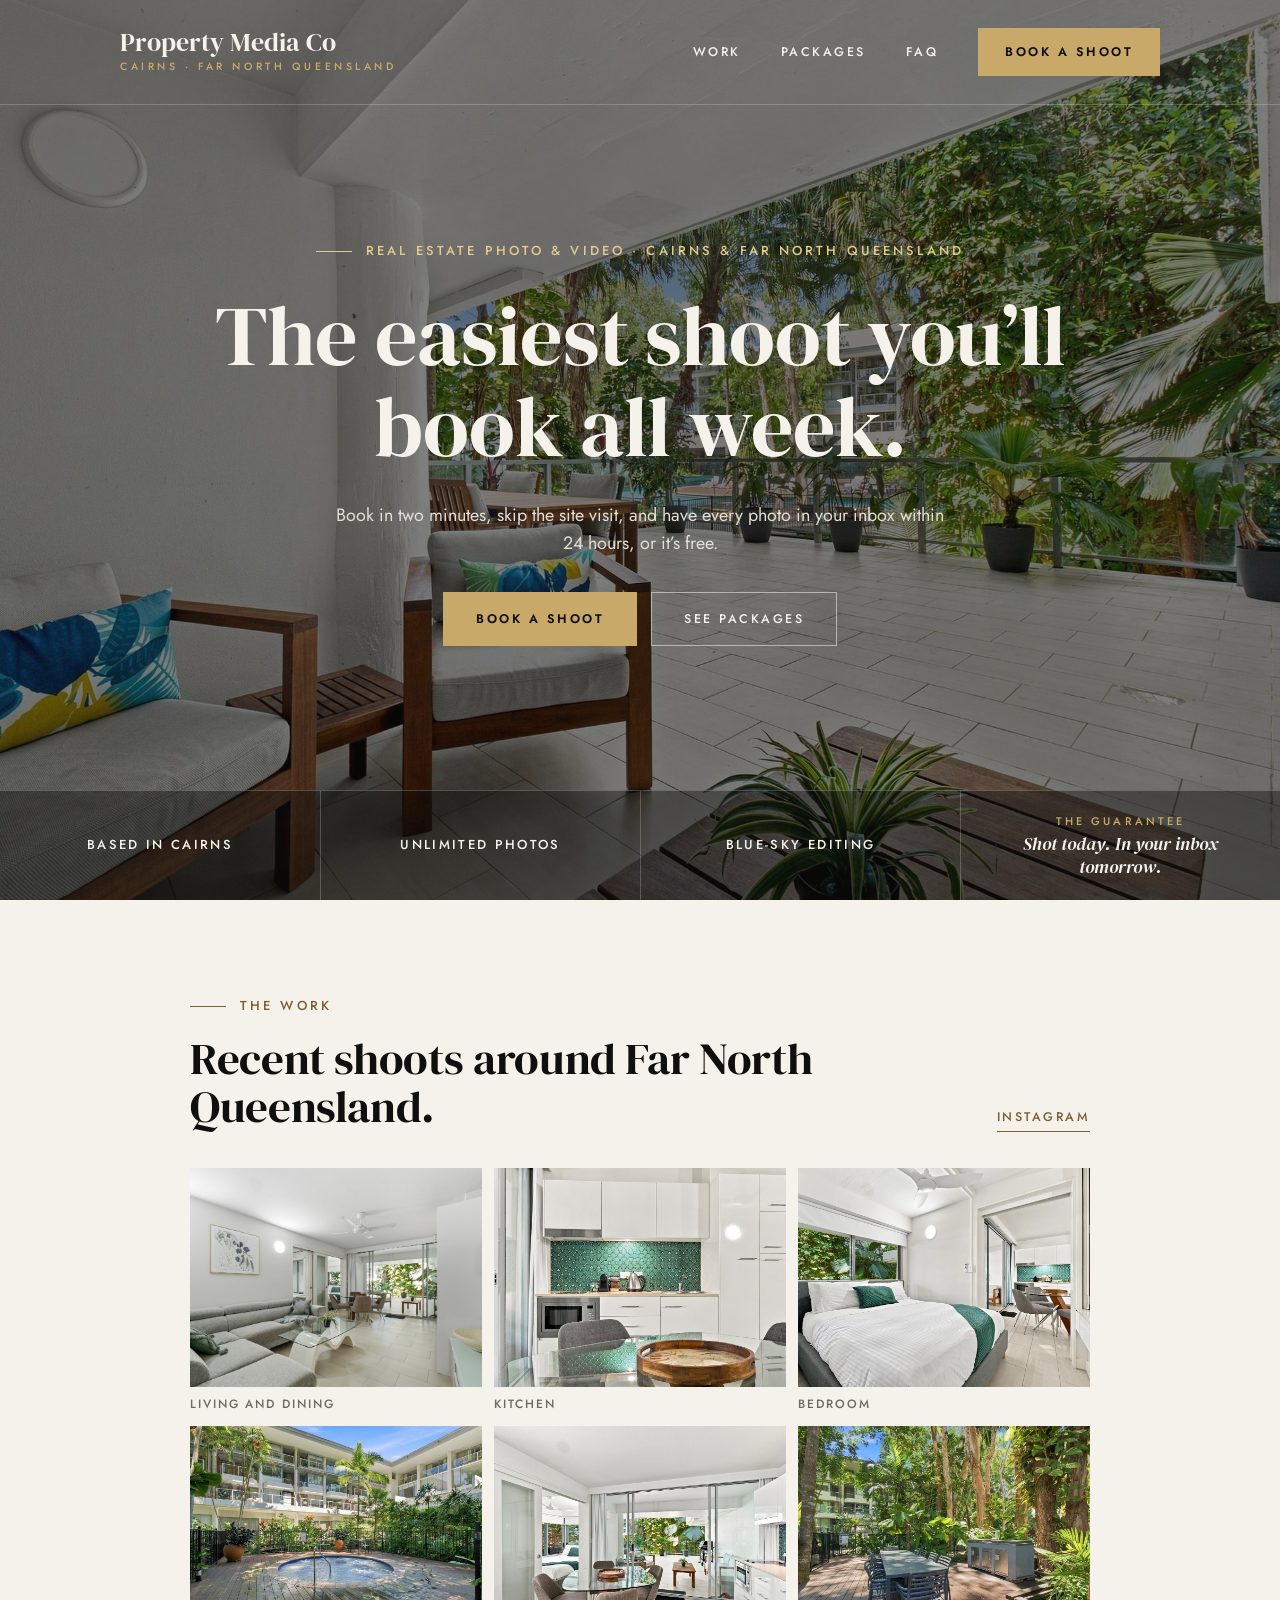
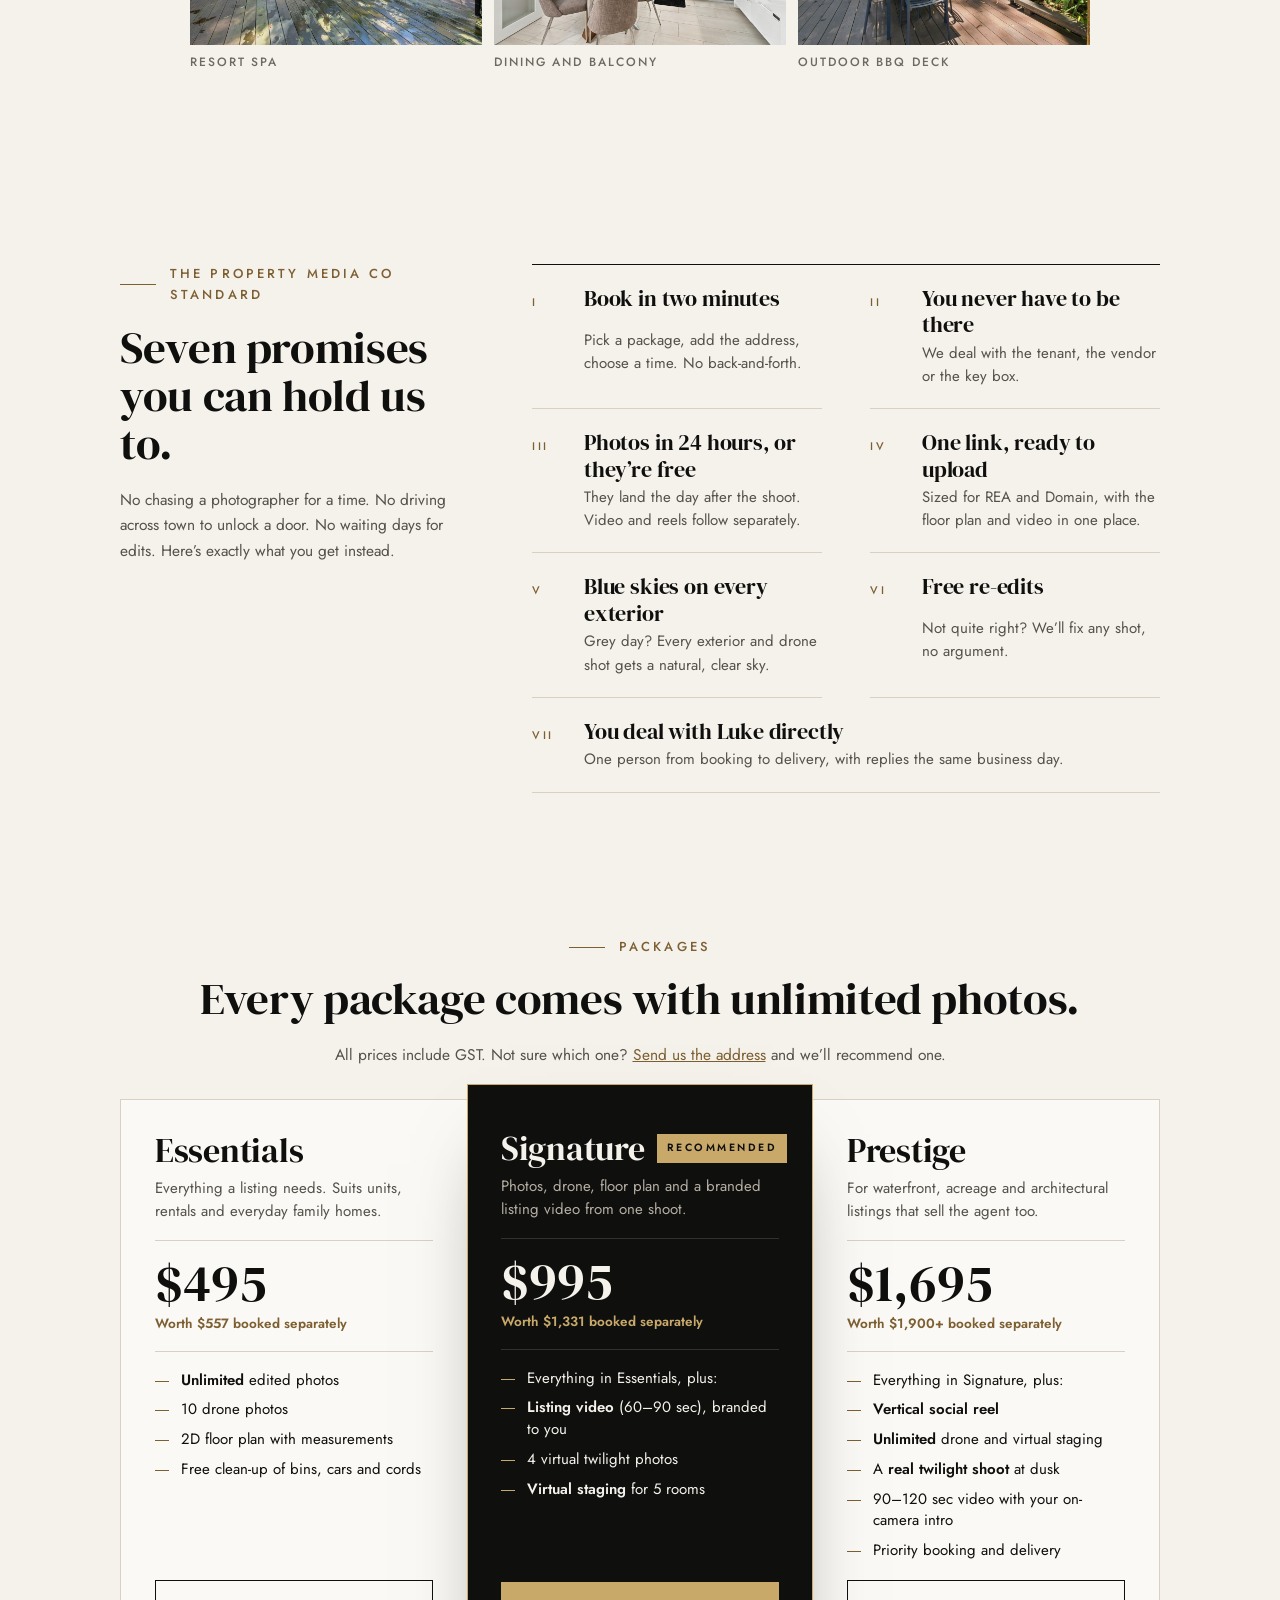
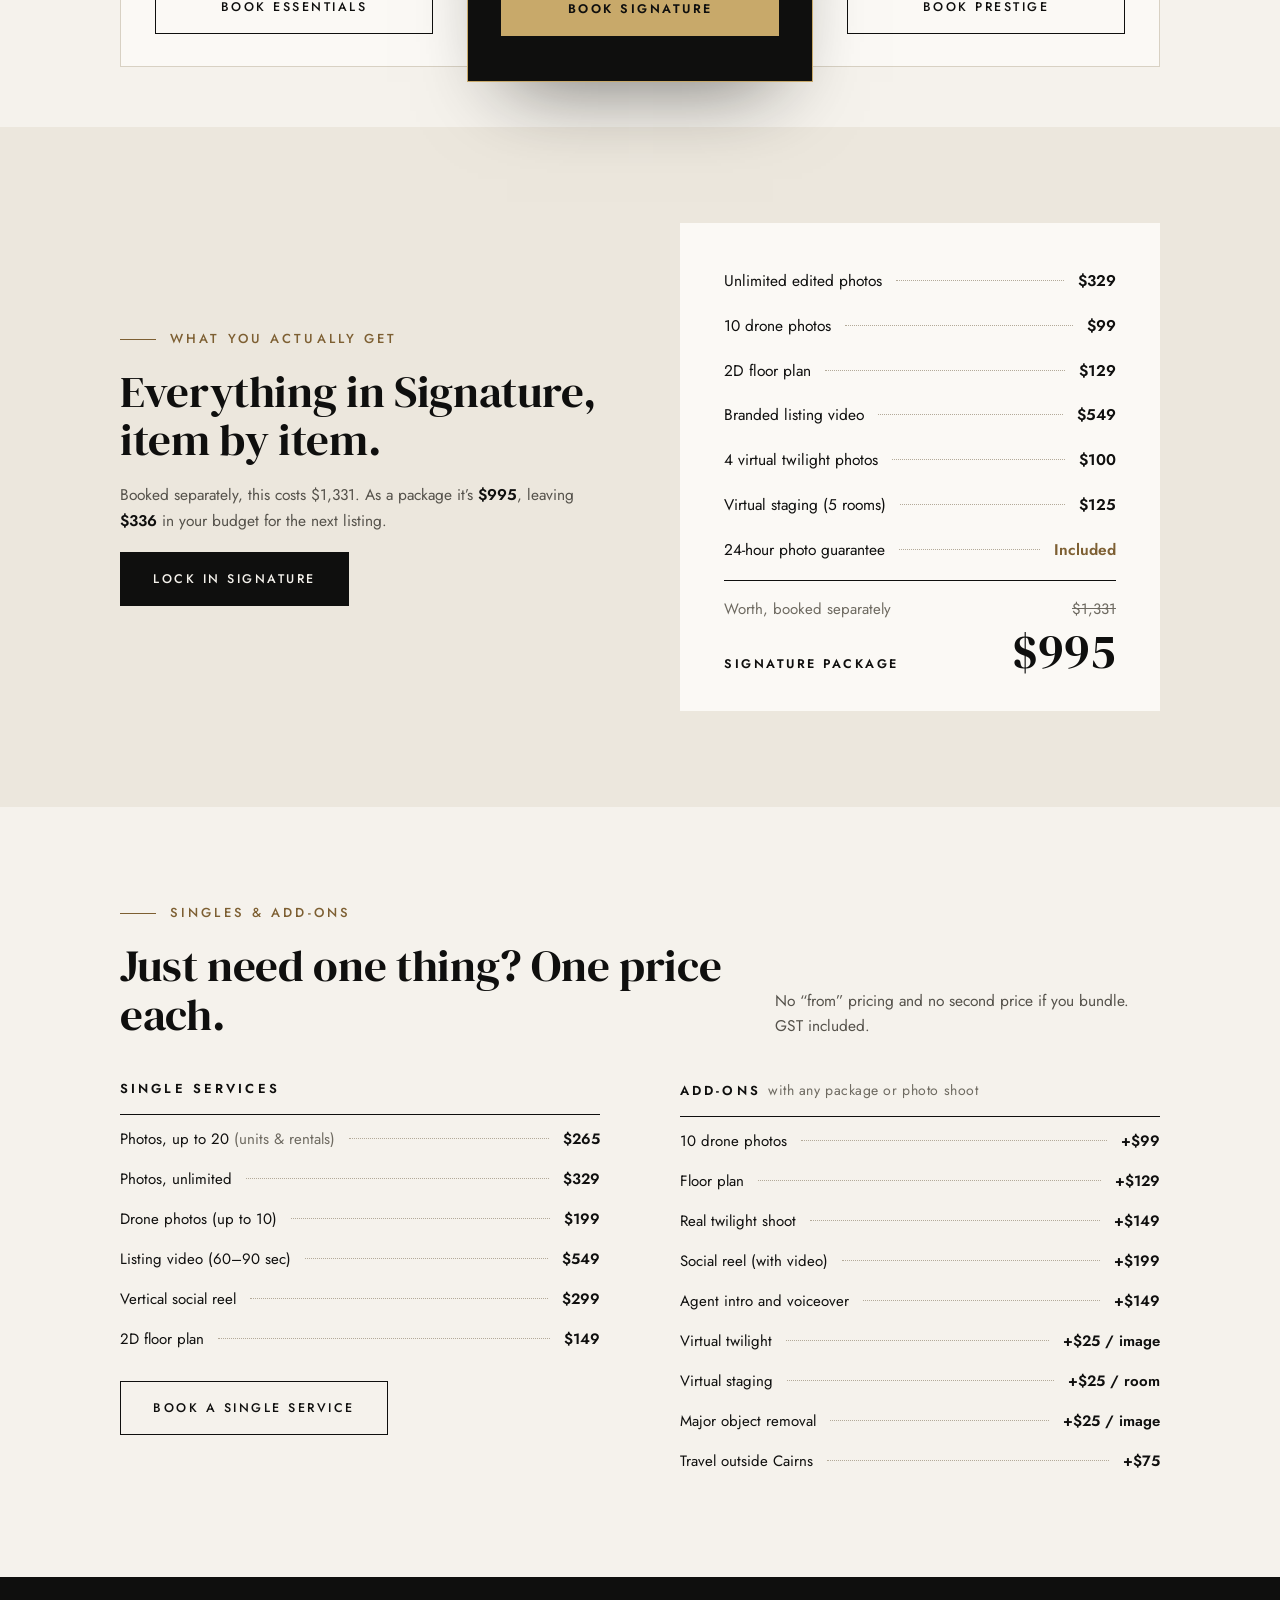
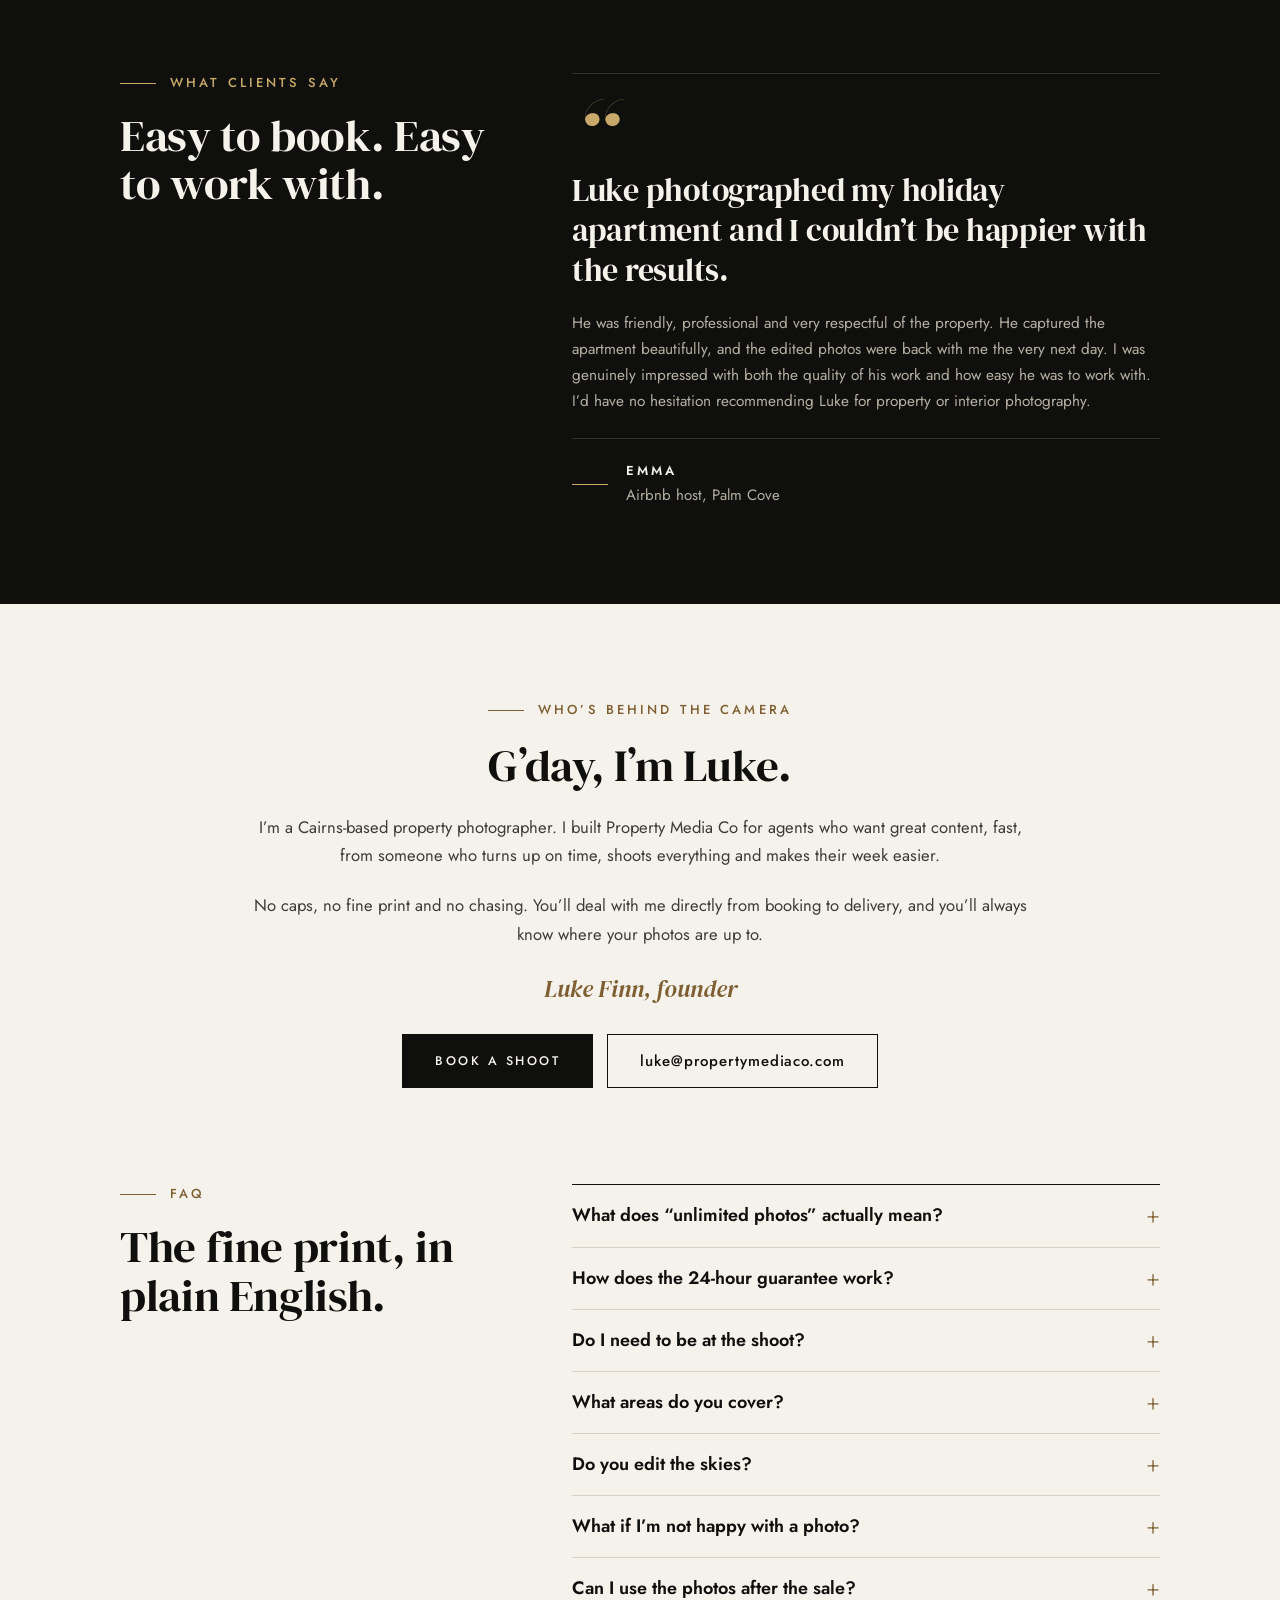
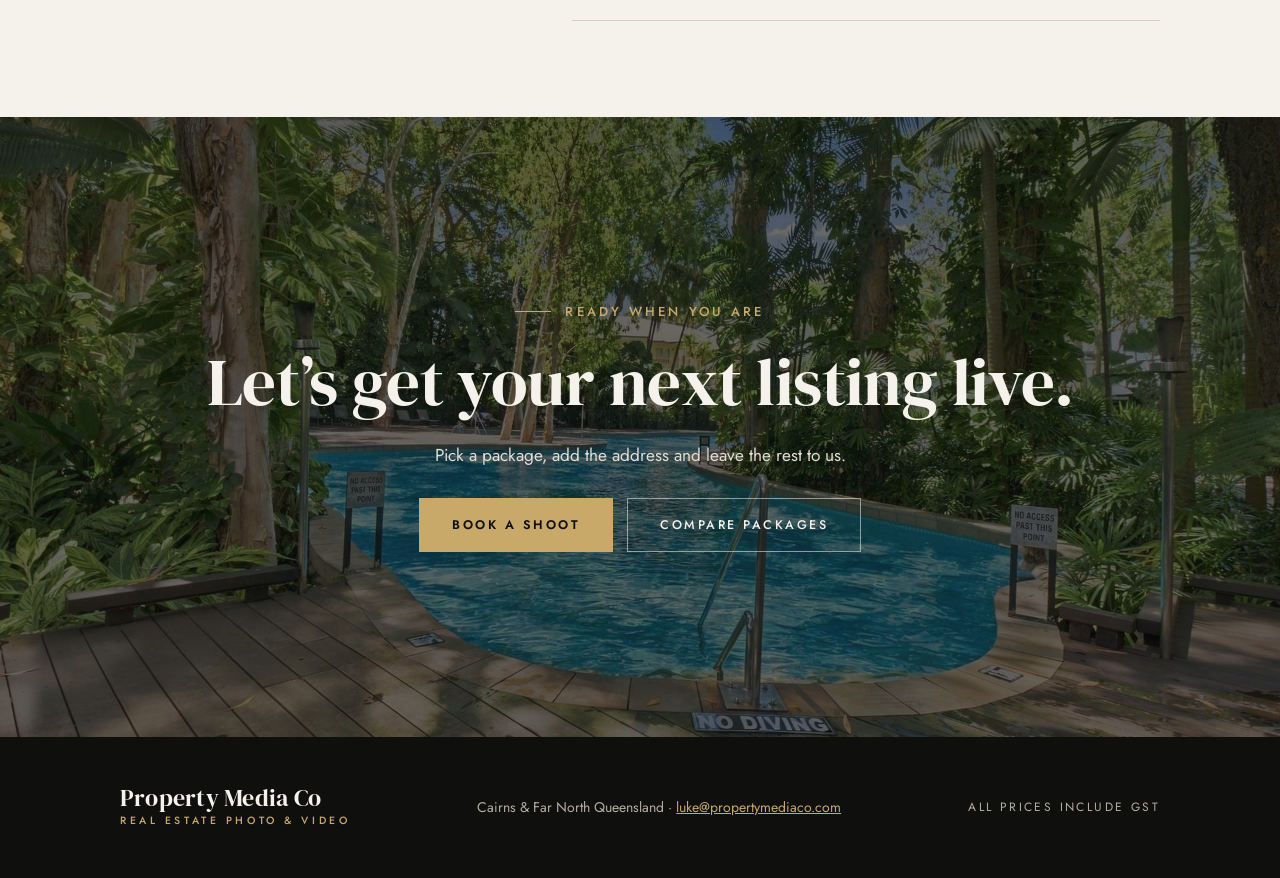
==== index.html @ 621efda9 "Add Google Analytics with click tracking, sitemap and robots.txt - GA4 (G-0E709NHM2E) on both pages " ====
<!doctype html>
<html lang="en-AU">
<head>
<meta charset="utf-8">
<meta name="viewport" content="width=device-width, initial-scale=1">
<title>Property Media Co | Real estate photography, Cairns &amp; Far North Queensland</title>
<meta name="description" content="Real estate photo and video for agents across Cairns and Far North Queensland. Book in two minutes, skip the site visit, and have every photo in your inbox within 24 hours, or it’s free.">
<link rel="canonical" href="https://propertymediaco.com/">
<meta property="og:type" content="website">
<meta property="og:title" content="Property Media Co | The easiest shoot you’ll book all week">
<meta property="og:description" content="Unlimited photos, blue skies on every exterior, and photos in your inbox within 24 hours, or they’re free.">
<meta property="og:image" content="https://propertymediaco.com/assets/img/og-image.jpg">
<meta property="og:url" content="https://propertymediaco.com/">
<meta name="theme-color" content="#0F0F0E">
<link rel="icon" href="favicon.svg" type="image/svg+xml">
<link rel="preconnect" href="https://fonts.googleapis.com">
<link rel="preconnect" href="https://fonts.gstatic.com" crossorigin>
<link href="https://fonts.googleapis.com/css2?family=DM+Serif+Display:ital@0;1&amp;family=Bodoni+Moda:ital,opsz,wght@1,6..96,500&amp;family=Jost:wght@400;500;600&amp;display=swap" rel="stylesheet">
<link rel="stylesheet" href="assets/css/styles.css">
<link rel="preload" as="image" href="assets/img/hero-balcony.jpg" imagesrcset="assets/img/hero-balcony-sm.jpg 1000w, assets/img/hero-balcony.jpg 1920w" imagesizes="100vw">
<!-- Google Analytics -->
<script async src="https://www.googletagmanager.com/gtag/js?id=G-0E709NHM2E"></script>
<script>
  window.dataLayer = window.dataLayer || [];
  function gtag(){dataLayer.push(arguments);}
  gtag('js', new Date());
  gtag('config', 'G-0E709NHM2E');
</script>
<script src="assets/js/analytics.js" defer></script>
</head>
<body>
<a class="skip-link" href="#main">Skip to content</a>

<!-- 1. HERO -->
<section id="top" class="hero on-dark" data-sec="hero">
  <img class="hero-bg" src="assets/img/hero-balcony.jpg" srcset="assets/img/hero-balcony-sm.jpg 1000w, assets/img/hero-balcony.jpg 1920w" sizes="100vw" alt="Covered balcony with timber lounge furniture overlooking tropical rainforest and a resort pool" fetchpriority="high">
  <div class="hero-shade"></div>

  <header class="site-header wrap">
    <a class="brand" href="#top" aria-label="Property Media Co, home">
      <span class="brand-name">Property Media Co</span>
      <span class="brand-tag">Cairns · Far North Queensland</span>
    </a>
    <button class="menu-toggle" type="button" aria-expanded="false" aria-controls="site-nav"><span class="bars" aria-hidden="true"></span><span class="menu-label">Menu</span></button>
    <nav id="site-nav" class="nav" aria-label="Main">
      <a href="#work">Work</a>
      <a href="#packages">Packages</a>
      <a href="#faq">FAQ</a>
      <a class="btn-gold" href="book.html">Book a shoot</a>
    </nav>
  </header>

  <div id="main" class="hero-body wrap center">
    <div class="eyebrow"><span>Real estate photo &amp; video<span class="hide-sm"> · Cairns &amp; Far North Queensland</span></span></div>
    <h1 class="display h1">The easiest shoot you’ll book all week.</h1>
    <div class="hero-foot">
      <p class="lead">Book in two minutes, skip the site visit, and have every photo in your inbox within 24 hours, or it’s free.</p>
      <div class="btn-row">
        <a class="btn-gold" href="book.html">Book a shoot</a>
        <a class="btn-line" href="#packages">See packages</a>
      </div>
    </div>
  </div>

  <div class="strip">
    <div>Based in Cairns</div>
    <div>Unlimited photos</div>
    <div>Blue-sky editing</div>
    <div>
      <span class="guarantee-label">The guarantee</span>
      <span class="guarantee-text">Shot today. In your inbox tomorrow.</span>
    </div>
  </div>
</section>

<header class="sticky-bar wrap" id="sticky-bar" aria-hidden="true">
  <a class="brand" href="#top" tabindex="-1"><span class="brand-name">Property Media Co</span></a>
  <nav class="sticky-links" aria-label="Sections">
    <a href="#work" tabindex="-1">Work</a>
    <a href="#packages" tabindex="-1">Packages</a>
    <a href="#faq" tabindex="-1">FAQ</a>
    <a class="btn-gold" href="book.html" tabindex="-1">Book a shoot</a>
  </nav>
</header>
<a class="book-fab" id="book-fab" href="book.html">Book a shoot</a>

<main>

<!-- 2. RECENT WORK -->
<section id="work" class="work section wrap" data-sec="work">
  <div class="sec-head-row">
    <div class="sec-head">
      <div class="eyebrow">The work</div>
      <h2 class="display h2">Recent shoots around Far North Queensland.</h2>
    </div>
    <a class="text-link" href="https://instagram.com/thelukefinn" target="_blank" rel="noopener">Instagram</a>
  </div>
  <div class="gallery">
    <figure><img src="assets/img/living-room.jpg" alt="Bright open-plan living room flowing out to a rainforest balcony" loading="lazy" width="1800" height="1350"><figcaption>Living and dining</figcaption></figure>
    <figure><img src="assets/img/kitchen.jpg" alt="White kitchen with a green fish-scale tile splashback" loading="lazy" width="1100" height="825"><figcaption>Kitchen</figcaption></figure>
    <figure><img src="assets/img/bedroom-rainforest.jpg" alt="Bedroom with a rainforest window view and teal accents" loading="lazy" width="1100" height="825"><figcaption>Bedroom</figcaption></figure>
    <figure><img src="assets/img/resort-spa.jpg" alt="Resort apartment building above a tropical spa and deck" loading="lazy" width="1100" height="825"><figcaption>Resort spa</figcaption></figure>
    <figure><img src="assets/img/dining-balcony.jpg" alt="Dining area opening through glass sliders to a tropical balcony" loading="lazy" width="1100" height="825"><figcaption>Dining and balcony</figcaption></figure>
    <figure><img src="assets/img/bbq-deck.jpg" alt="Outdoor BBQ and dining deck under rainforest canopy" loading="lazy" width="1100" height="825"><figcaption>Outdoor BBQ deck</figcaption></figure>
  </div>
</section>

<!-- 3. THE STANDARD -->
<section class="standard section wrap" data-sec="standard">
  <div class="sec-head">
    <div class="eyebrow">The Property Media Co standard</div>
    <h2 class="display h2">Seven promises you can hold us to.</h2>
    <p class="body-lg muted"><span class="hide-sm">No chasing a photographer for a time. No driving across town to unlock a door. No waiting days for edits. Here’s exactly what you get instead.</span><span class="show-sm">No chasing, no key runs, no waiting on edits.</span></p>
  </div>
  <div class="promises">
    <div class="promise"><span class="label">I</span><h3 class="display">Book in two minutes</h3><p>Pick a package, add the address, choose a time. No back-and-forth.</p></div>
    <div class="promise"><span class="label">II</span><h3 class="display">You never have to be there</h3><p>We deal with the tenant, the vendor or the key box.</p></div>
    <div class="promise"><span class="label">III</span><h3 class="display">Photos in 24 hours, or they’re free</h3><p>They land the day after the shoot. Video and reels follow separately.</p></div>
    <div class="promise"><span class="label">IV</span><h3 class="display">One link, ready to upload</h3><p>Sized for REA and Domain, with the floor plan and video in one place.</p></div>
    <div class="promise"><span class="label">V</span><h3 class="display">Blue skies on every exterior</h3><p>Grey day? Every exterior and drone shot gets a natural, clear sky.</p></div>
    <div class="promise"><span class="label">VI</span><h3 class="display">Free re-edits</h3><p>Not quite right? We’ll fix any shot, no argument.</p></div>
    <div class="promise wide"><span class="label">VII</span><h3 class="display">You deal with Luke directly</h3><p>One person from booking to delivery, with replies the same business day.</p></div>
  </div>
</section>

<!-- 4. PACKAGES -->
<section id="packages" class="packages-sec wrap" data-sec="packages">
  <div class="sec-head center">
    <div class="eyebrow">Packages</div>
    <h2 class="display h2">Every package comes with unlimited photos.</h2>
    <p class="body-lg muted">All prices include GST. Not sure which one? <a href="book.html?package=unsure">Send us the address</a> and we’ll recommend one.</p>
  </div>

  <!-- Cards: laptop and desktop -->
  <div class="packages">
    <article class="pkg">
      <div class="pkg-head">
        <h3 class="display">Essentials</h3>
        <p class="pkg-desc">Everything a listing needs. Suits units, rentals and everyday family homes.</p>
      </div>
      <div class="price-block">
        <div class="price-line"><span class="price">$495</span></div>
        <span class="save">Worth $557 booked separately</span>
      </div>
      <div class="pkg-list">
        <div class="li"><span><b>Unlimited</b> edited photos</span></div>
        <div class="li"><span>10 drone photos</span></div>
        <div class="li"><span>2D floor plan with measurements</span></div>
        <div class="li"><span>Free clean-up of bins, cars and cords</span></div>
      </div>
      <a class="btn-ghost cta" href="book.html?package=essentials">Book Essentials</a>
    </article>

    <article class="pkg pkg-featured on-dark">
      <div class="pkg-head">
        <div class="pkg-head-row"><h3 class="display">Signature</h3><span class="badge">Recommended</span></div>
        <p class="pkg-desc">Photos, drone, floor plan and a branded listing video from one shoot.</p>
      </div>
      <div class="price-block">
        <div class="price-line"><span class="price">$995</span></div>
        <span class="save">Worth $1,331 booked separately</span>
      </div>
      <div class="pkg-list">
        <div class="li"><span>Everything in Essentials, plus:</span></div>
        <div class="li"><span><b>Listing video</b> (60–90 sec), branded to you</span></div>
        <div class="li"><span>4 virtual twilight photos</span></div>
        <div class="li"><span><b>Virtual staging</b> for 5 rooms</span></div>
      </div>
      <a class="btn-gold cta" href="book.html?package=signature">Book Signature</a>
    </article>

    <article class="pkg">
      <div class="pkg-head">
        <h3 class="display">Prestige</h3>
        <p class="pkg-desc">For waterfront, acreage and architectural listings that sell the agent too.</p>
      </div>
      <div class="price-block">
        <div class="price-line"><span class="price">$1,695</span></div>
        <span class="save">Worth $1,900+ booked separately</span>
      </div>
      <div class="pkg-list">
        <div class="li"><span>Everything in Signature, plus:</span></div>
        <div class="li"><span><b>Vertical social reel</b></span></div>
        <div class="li"><span><b>Unlimited</b> drone and virtual staging</span></div>
        <div class="li"><span>A <b>real twilight shoot</b> at dusk</span></div>
        <div class="li"><span>90–120 sec video with your on-camera intro</span></div>
        <div class="li"><span>Priority booking and delivery</span></div>
      </div>
      <a class="btn-ghost cta" href="book.html?package=prestige">Book Prestige</a>
    </article>
  </div>

  <!-- Comparison: tablet and mobile (all three side by side) -->
  <div class="compare-wrap">
    <table class="compare">
      <caption class="sr-only">Compare packages</caption>
      <colgroup><col class="feat"><col><col><col></colgroup>
      <thead>
        <tr>
          <th scope="col"><span class="sr-only">Included</span></th>
          <th scope="col"><span class="c-name">Essentials</span><span class="c-price">$495</span><span class="c-save">Save $62</span></th>
          <th scope="col" class="sig"><span class="c-badge">Best value</span><span class="c-name">Signature</span><span class="c-price">$995</span><span class="c-save">Save $336</span></th>
          <th scope="col"><span class="c-name">Prestige</span><span class="c-price">$1,695</span><span class="c-save">Save $200+</span></th>
        </tr>
      </thead>
      <tbody>
        <tr><th scope="row">Drone photos</th><td>10</td><td class="sig">10</td><td>Unlimited</td></tr>
        <tr><th scope="row">Floor plan</th><td class="yes">✓</td><td class="sig yes">✓</td><td class="yes">✓</td></tr>
        <tr><th scope="row">Listing video</th><td class="no">—</td><td class="sig">60–90s</td><td>90–120s</td></tr>
        <tr><th scope="row">Virtual twilights</th><td class="no">—</td><td class="sig">4</td><td>4</td></tr>
        <tr><th scope="row">Virtual staging</th><td class="no">—</td><td class="sig">5 rooms</td><td>Unlimited</td></tr>
        <tr><th scope="row">Social reel</th><td class="no">—</td><td class="sig no">—</td><td class="yes">✓</td></tr>
        <tr><th scope="row">Real twilight</th><td class="no">—</td><td class="sig no">—</td><td class="yes">✓</td></tr>
        <tr><th scope="row">Agent on camera</th><td class="no">—</td><td class="sig no">—</td><td class="yes">✓</td></tr>
        <tr><th scope="row">Priority delivery</th><td class="no">—</td><td class="sig no">—</td><td class="yes">✓</td></tr>
      </tbody>
      <tfoot>
        <tr>
          <td></td>
          <td><a class="mini" href="book.html?package=essentials" aria-label="Book Essentials">Book</a></td>
          <td class="sig"><a class="mini" href="book.html?package=signature" aria-label="Book Signature">Book</a></td>
          <td><a class="mini" href="book.html?package=prestige" aria-label="Book Prestige">Book</a></td>
        </tr>
      </tfoot>
    </table>
    <p class="compare-note">All include unlimited photos, blue-sky editing and free re-edits.</p>
  </div>

</section>

<!-- 5. VALUE STACK -->
<section class="value stone section wrap" data-sec="value">
  <div class="sec-head gap-18">
    <div class="eyebrow">What you actually get</div>
    <h2 class="display h2">Everything in Signature, item by item.</h2>
    <p class="body-lg muted">Booked separately, this costs $1,331. As a package it’s <b style="color: var(--ink)">$995</b>, leaving <b style="color: var(--ink)">$336</b> in your budget for the next listing.</p>
    <div class="btn-row"><a class="btn" href="book.html?package=signature">Lock in Signature</a></div>
  </div>
  <div class="value-card">
    <div class="row"><span>Unlimited edited photos</span><span class="dots"></span><span class="p">$329</span></div>
    <div class="row"><span>10 drone photos</span><span class="dots"></span><span class="p">$99</span></div>
    <div class="row"><span>2D floor plan</span><span class="dots"></span><span class="p">$129</span></div>
    <div class="row"><span>Branded listing video</span><span class="dots"></span><span class="p">$549</span></div>
    <div class="row"><span>4 virtual twilight photos</span><span class="dots"></span><span class="p">$100</span></div>
    <div class="row"><span>Virtual staging (5 rooms)</span><span class="dots"></span><span class="p">$125</span></div>
    <div class="row"><span>24-hour photo guarantee</span><span class="dots"></span><span class="p" style="color: var(--bronze)">Included</span></div>
    <div class="value-total"><span>Worth, booked separately</span><span>$1,331</span></div>
    <div class="value-final"><span>Signature package</span><span class="price">$995</span></div>
  </div>
</section>

<!-- 6. SINGLES + ADD-ONS -->
<section class="menu-sec section wrap" data-sec="menu">
  <div class="sec-head-row">
    <div class="sec-head">
      <div class="eyebrow">Singles &amp; add-ons</div>
      <h2 class="display h2">Just need one thing? One price each.</h2>
    </div>
    <p class="body-lg muted" style="max-width: 440px">No “from” pricing and no second price if you bundle. GST included.</p>
  </div>
  <div class="tabs" role="tablist" aria-label="Price lists">
    <button type="button" role="tab" id="tab-singles" aria-controls="panel-singles" aria-selected="true">Single services</button>
    <button type="button" role="tab" id="tab-addons" aria-controls="panel-addons" aria-selected="false">Add-ons</button>
  </div>
  <div class="menu-lists">
    <div class="panel stack" id="panel-singles" role="tabpanel" aria-labelledby="tab-singles">
      <h3 class="list-head">Single services</h3>
      <div class="row sm"><span>Photos, up to 20 <span style="color: var(--muted-2)">(units &amp; rentals)</span></span><span class="dots"></span><span class="p">$265</span></div>
      <div class="row sm"><span>Photos, unlimited</span><span class="dots"></span><span class="p">$329</span></div>
      <div class="row sm"><span>Drone photos (up to 10)</span><span class="dots"></span><span class="p">$199</span></div>
      <div class="row sm"><span>Listing video (60–90 sec)</span><span class="dots"></span><span class="p">$549</span></div>
      <div class="row sm"><span>Vertical social reel</span><span class="dots"></span><span class="p">$299</span></div>
      <div class="row sm"><span>2D floor plan</span><span class="dots"></span><span class="p">$149</span></div>
      <div class="btn-row" style="margin-top: 22px"><a class="btn-ghost" href="book.html?package=single">Book a single service</a></div>
    </div>
    <div class="panel stack is-hidden" id="panel-addons" role="tabpanel" aria-labelledby="tab-addons">
      <h3 class="list-head">Add-ons <span>with any package or photo shoot</span></h3>
      <div class="row sm"><span>10 drone photos</span><span class="dots"></span><span class="p">+$99</span></div>
      <div class="row sm"><span>Floor plan</span><span class="dots"></span><span class="p">+$129</span></div>
      <div class="row sm"><span>Real twilight shoot</span><span class="dots"></span><span class="p">+$149</span></div>
      <div class="row sm"><span>Social reel (with video)</span><span class="dots"></span><span class="p">+$199</span></div>
      <div class="row sm"><span>Agent intro and voiceover</span><span class="dots"></span><span class="p">+$149</span></div>
      <div class="row sm"><span>Virtual twilight</span><span class="dots"></span><span class="p">+$25 / image</span></div>
      <div class="row sm"><span>Virtual staging</span><span class="dots"></span><span class="p">+$25 / room</span></div>
      <div class="row sm"><span>Major object removal</span><span class="dots"></span><span class="p">+$25 / image</span></div>
      <div class="row sm"><span>Travel outside Cairns</span><span class="dots"></span><span class="p">+$75</span></div>
    </div>
  </div>
</section>

<!-- 7. TESTIMONIAL -->
<section class="testimonial dark on-dark section wrap" data-sec="testimonial">
  <div class="sec-head">
    <div class="eyebrow">What clients say</div>
    <h2 class="display h2">Easy to book. Easy to work with.</h2>
  </div>
  <figure class="quote">
    <span class="num quote-mark" aria-hidden="true">“</span>
    <blockquote>
      <p class="display quote-lead">Luke photographed my holiday apartment and I couldn’t be happier with the results.</p>
      <p class="quote-body">He was friendly, professional and very respectful of the property. He captured the apartment beautifully, and the edited photos were back with me the very next day. I was genuinely impressed with both the quality of his work and how easy he was to work with. I’d have no hesitation recommending Luke for property or interior photography.</p>
    </blockquote>
    <figcaption>
      <span class="rule"></span>
      <span><b>Emma</b><span class="who">Airbnb host, Palm Cove</span></span>
    </figcaption>
  </figure>
</section>

<!-- 8. ABOUT -->
<section class="about section wrap" data-sec="about">
  <div class="about-inner">
    <div class="eyebrow">Who’s behind the camera</div>
    <h2 class="display h2">G’day, I’m Luke.</h2>
    <p>I’m a Cairns-based property photographer. I built Property Media Co for agents who want great content, fast, from someone who turns up on time, shoots everything and makes their week easier.</p>
    <p>No caps, no fine print and no chasing. You’ll deal with me directly from booking to delivery, and you’ll always know where your photos are up to.</p>
    <span class="signoff">Luke Finn, founder</span>
    <div class="btn-row">
      <a class="btn" href="book.html">Book a shoot</a>
      <a class="btn-ghost btn-email" href="mailto:luke@propertymediaco.com">luke@propertymediaco.com</a>
    </div>
  </div>
</section>

<!-- 9. FAQ -->
<section id="faq" class="faq wrap" style="padding-bottom: var(--section)" data-sec="faq">
  <div class="sec-head">
    <div class="eyebrow">FAQ</div>
    <h2 class="display h2">The fine print, in plain English.</h2>
  </div>
  <div class="faq-list">
    <details>
      <summary>What does “unlimited photos” actually mean?</summary>
      <p>Every room, angle and feature worth showing gets shot and edited. We don’t stop at a number and we won’t bill you for extras. A two-bed unit and a five-bed home get the same promise.</p>
    </details>
    <details>
      <summary>How does the 24-hour guarantee work?</summary>
      <p>Your photos, including drone shots, are delivered within 24 hours of the shoot. If they’re late, the photography is free. The guarantee covers photos only. Video, reels and floor plans are delivered separately.</p>
    </details>
    <details>
      <summary>Do I need to be at the shoot?</summary>
      <p>No. Just let us know how to get access and whether anything is off-limits. We’ll take it from there.</p>
    </details>
    <details>
      <summary>What areas do you cover?</summary>
      <p>All of Cairns is included, from the Southside to the Northern Beaches (Trinity Beach, Palm Cove, Clifton Beach and Smithfield). Port Douglas, the Tablelands and Mission Beach are a flat $75 travel fee, with no per-kilometre maths.</p>
    </details>
    <details>
      <summary>Do you edit the skies?</summary>
      <p>Yes. Grey skies are replaced with natural-looking clear skies on every exterior and drone shot. We never alter the property itself.</p>
    </details>
    <details>
      <summary>What if I’m not happy with a photo?</summary>
      <p>Tell us which shot and what’s not right, and we’ll re-edit it free. No forms, no argument.</p>
    </details>
    <details>
      <summary>Can I use the photos after the sale?</summary>
      <p>Yes. You can use them to market that property, including on portals, social media and your own website, for as long as you need. Property Media Co keeps the copyright and may show the work in our portfolio.</p>
    </details>
  </div>
</section>

<!-- 10. FINAL CTA -->
<section class="final on-dark" data-sec="final">
  <img class="cta-bg" src="assets/img/pool-lagoon.jpg" srcset="assets/img/pool-lagoon-sm.jpg 1000w, assets/img/pool-lagoon.jpg 1920w" sizes="100vw" alt="" loading="lazy">
  <div class="final-shade"></div>
  <div class="final-inner wrap">
    <div class="eyebrow">Ready when you are</div>
    <h2 class="display">Let’s get your next listing live.</h2>
    <p>Pick a package, add the address and leave the rest to us.</p>
    <div class="btn-row">
      <a class="btn-gold" href="book.html">Book a shoot</a>
      <a class="btn-line" href="#packages">Compare packages</a>
    </div>
  </div>
</section>

</main>

<footer class="site-footer wrap">
  <a class="brand" href="#top">
    <span class="brand-name">Property Media Co</span>
    <span class="brand-tag">Real estate photo &amp; video</span>
  </a>
  <span>Cairns &amp; Far North Queensland · <a href="mailto:luke@propertymediaco.com">luke@propertymediaco.com</a></span>
  <span class="footer-note">All prices include GST</span>
</footer>

<script src="assets/js/main.js" defer></script>
</body>
</html>
---- assets/css/styles.css ----
/* Property Media Co — site styles
   Every landing-page section is sized to fit on one screen.
   Layouts: desktop (1280px+), laptop (1024–1279px), tablet (768–1023px), mobile (under 768px) */

:root {
  --ink: #0F0F0E;
  --graphite: #1A1A18;
  --bone: #F5F2EC;
  --paper: #FBF9F5;
  --stone: #ECE7DD;
  --line: #D8D1C3;
  --line-dark: #33312C;
  --line-dark-2: #3A3833;
  --text-2: #3E3C37;
  --muted: #55524B;
  --muted-2: #6E6A61;
  --muted-dark: #B5AFA3;
  --soft-light: #E4DED3;
  --gold: #C8A96A;
  --bronze: #7D5F32;
  --bronze-dark: #5A4322;

  --serif: 'DM Serif Display', Georgia, serif;
  --accent: 'Bodoni Moda', Didot, Georgia, serif;
  --sans: 'Jost', system-ui, -apple-system, 'Segoe UI', sans-serif;

  --pad: 120px;
  --section: 96px;
}

*, *::before, *::after { box-sizing: border-box; }
html { scroll-behavior: smooth; -webkit-text-size-adjust: 100%; }
body {
  margin: 0;
  background: var(--bone);
  color: var(--ink);
  font-family: var(--sans);
  font-weight: 400;
  font-size: 16px;
  line-height: 1.6;
  -webkit-font-smoothing: antialiased;
}
img { display: block; max-width: 100%; }
a { color: var(--bronze); }
a:hover { color: var(--bronze-dark); }
b, strong { font-weight: 600; }
h1, h2, h3, p, figure, blockquote { margin: 0; }
:focus-visible { outline: 2px solid var(--gold); outline-offset: 3px; }
.sr-only { position: absolute; width: 1px; height: 1px; padding: 0; margin: -1px; overflow: hidden; clip: rect(0 0 0 0); white-space: nowrap; border: 0; }

.skip-link { position: absolute; left: -9999px; top: 0; background: var(--gold); color: var(--ink); padding: 12px 18px; z-index: 100; }
.skip-link:focus { left: 16px; top: 16px; }

/* ---------- Type ---------- */
.display { font-family: var(--serif); font-weight: 400; letter-spacing: -0.008em; line-height: 1.08; }
.h1 { font-size: clamp(42px, 6.4vw, 92px); }
.h2 { font-size: clamp(30px, 3.5vw, 52px); }
.lead { font-size: clamp(16.5px, 1.35vw, 20px); line-height: 1.6; }
.body-lg { font-size: clamp(15.5px, 1.2vw, 18px); line-height: 1.65; }
.muted { color: var(--muted); }
.on-dark .muted { color: var(--muted-dark); }

.eyebrow {
  display: flex; align-items: center; gap: 14px;
  font-size: 13px; font-weight: 500; letter-spacing: .24em; text-transform: uppercase;
  color: var(--bronze);
}
.eyebrow::before { content: ""; width: 36px; height: 1px; background: currentColor; flex-shrink: 0; }
.on-dark .eyebrow { color: var(--gold); }
.center .eyebrow { justify-content: center; }

.label { font-size: 12.5px; font-weight: 500; letter-spacing: .24em; text-transform: uppercase; color: var(--bronze); }
.on-dark .label { color: var(--gold); }

.num { font-family: var(--accent); font-weight: 500; font-style: italic; color: var(--bronze); line-height: 1; }
.on-dark .num { color: var(--gold); }

.hide-sm { display: inline; }
.show-sm { display: none; }

/* ---------- Buttons ---------- */
.btn, .btn-ghost, .btn-gold, .btn-line {
  display: inline-flex; align-items: center; justify-content: center; gap: 12px;
  min-height: 54px; padding: 0 32px;
  font-family: var(--sans); font-size: 12.5px; font-weight: 500; letter-spacing: .2em; text-transform: uppercase;
  text-decoration: none; text-align: center; border: 1px solid transparent; cursor: pointer;
  transition: background-color .2s ease, color .2s ease, border-color .2s ease;
}
.btn { background: var(--ink); color: var(--bone); border-color: var(--ink); }
.btn:hover { background: var(--bronze); border-color: var(--bronze); color: #fff; }
.btn-ghost { background: transparent; color: var(--ink); border-color: var(--ink); }
.btn-ghost:hover { background: var(--ink); color: var(--bone); }
.btn-gold { background: var(--gold); color: var(--ink); border-color: var(--gold); font-weight: 600; }
.btn-gold:hover { background: var(--bone); border-color: var(--bone); color: var(--ink); }
.btn-line { background: transparent; color: var(--bone); border-color: rgba(245,242,236,.55); }
.btn-line:hover { background: var(--bone); color: var(--ink); }
.btn-email { letter-spacing: .06em; text-transform: none; font-size: 15px; }
.btn-row { display: flex; flex-wrap: wrap; gap: 14px; }
.text-link { font-size: 12.5px; font-weight: 500; letter-spacing: .2em; text-transform: uppercase; text-decoration: none; border-bottom: 1px solid currentColor; padding-bottom: 4px; white-space: nowrap; }

/* ---------- Layout helpers ---------- */
.wrap { padding-left: var(--pad); padding-right: var(--pad); }
.section { padding-top: var(--section); padding-bottom: var(--section); }
.dark { background: var(--ink); color: var(--bone); }
.graphite { background: var(--graphite); color: var(--bone); }
.stone { background: var(--stone); }
.stack { display: flex; flex-direction: column; }
.gap-10 { gap: 10px; } .gap-14 { gap: 14px; } .gap-18 { gap: 18px; } .gap-22 { gap: 22px; }
.center { text-align: center; align-items: center; }
.sec-head { display: flex; flex-direction: column; gap: 18px; }
.sec-head-row { display: flex; justify-content: space-between; align-items: flex-end; gap: 48px; }
.split { display: grid; grid-template-columns: 380px minmax(0, 1fr); gap: 72px; }
.two-col { display: grid; grid-template-columns: repeat(2, minmax(0, 1fr)); gap: 80px; }

/* Numbered items separated by hairlines (problem + how it works) */
.cols-3 { display: grid; grid-template-columns: repeat(3, minmax(0, 1fr)); border-top: 1px solid var(--line-dark); }
.graphite .cols-3 { border-top-color: var(--line-dark-2); }
.cols-3 > * { padding: 36px 44px 0; border-left: 1px solid var(--line-dark); display: flex; flex-direction: column; gap: 14px; }
.graphite .cols-3 > * { border-left-color: var(--line-dark-2); }
.cols-3 > *:first-child { padding-left: 0; border-left: 0; }
.cols-3 > *:last-child { padding-right: 0; }
.cols-3 .num { font-size: 40px; }
.cols-3 h3 { font-size: 21px; font-weight: 600; line-height: 1.3; }
.cols-3 p { font-size: 15.5px; line-height: 1.65; color: var(--muted-dark); }

/* Bullet with short gold rule */
.li { display: flex; gap: 12px; align-items: flex-start; font-size: 15px; line-height: 1.45; }
.li::before { content: ""; flex-shrink: 0; width: 14px; height: 1px; margin-top: 11px; background: var(--bronze); }
.on-dark .li::before { background: var(--gold); }

/* Price row with dotted leader */
.row { display: flex; align-items: baseline; gap: 14px; padding: 11px 0; font-size: 15.5px; }
.row .dots { flex-grow: 1; min-width: 16px; border-bottom: 1px dotted #B3AA99; transform: translateY(-5px); }
.row .p { font-weight: 600; white-space: nowrap; }
.list-head { margin: 0 0 4px; padding-bottom: 14px; border-bottom: 1px solid var(--ink); font-size: 13px; font-weight: 600; letter-spacing: .24em; text-transform: uppercase; }
.list-head span { font-weight: 400; letter-spacing: .04em; text-transform: none; font-size: 14px; color: var(--muted-2); }

/* ---------- Header / nav ---------- */
.site-header {
  position: relative; z-index: 20;
  display: flex; align-items: center; justify-content: space-between; gap: 24px;
  padding-top: 28px; padding-bottom: 28px;
  border-bottom: 1px solid rgba(245,242,236,.22);
}
.brand { display: flex; flex-direction: column; gap: 2px; text-decoration: none; color: var(--bone); }
.brand:hover { color: var(--bone); }
.brand-name { font-family: var(--serif); font-size: 26px; line-height: 1.1; letter-spacing: .01em; }
.brand-tag { font-size: 10.5px; font-weight: 500; letter-spacing: .34em; text-transform: uppercase; color: var(--gold); }
.nav { display: flex; align-items: center; gap: 40px; }
.nav a:not(.btn-gold) { color: var(--bone); text-decoration: none; font-size: 12.5px; font-weight: 500; letter-spacing: .2em; text-transform: uppercase; }
.nav a:not(.btn-gold):hover { color: var(--gold); }
.nav .btn-gold { min-height: 48px; padding: 0 26px; }
.menu-toggle {
  display: none; align-items: center; gap: 10px; min-height: 48px; padding: 0 4px;
  background: none; border: 0; color: var(--bone); cursor: pointer;
  font-family: var(--sans); font-size: 12.5px; font-weight: 500; letter-spacing: .2em; text-transform: uppercase;
}
.menu-toggle .bars { width: 22px; height: 12px; position: relative; }
.menu-toggle .bars::before, .menu-toggle .bars::after { content: ""; position: absolute; left: 0; right: 0; height: 1.5px; background: currentColor; transition: transform .25s ease, top .25s ease; }
.menu-toggle .bars::before { top: 0; } .menu-toggle .bars::after { top: 10px; }
.nav-open .menu-toggle .bars::before { top: 5px; transform: rotate(45deg); }
.nav-open .menu-toggle .bars::after { top: 5px; transform: rotate(-45deg); }

/* ---------- Sticky header (after the hero) + mobile book button ---------- */
.sticky-bar { position: fixed; top: 0; left: 0; right: 0; z-index: 40; display: flex; align-items: center; justify-content: space-between; gap: 24px; padding-top: 12px; padding-bottom: 12px; background: rgba(15,15,14,.96); color: var(--bone); border-bottom: 1px solid var(--line-dark); transform: translateY(-100%); transition: transform .3s ease; }
.sticky-bar.show { transform: translateY(0); }
.sticky-bar .brand-name { font-size: 22px; }
.sticky-links { display: flex; align-items: center; gap: 32px; }
.sticky-links a:not(.btn-gold) { color: var(--bone); text-decoration: none; font-size: 12px; font-weight: 500; letter-spacing: .2em; text-transform: uppercase; }
.sticky-links a:not(.btn-gold):hover { color: var(--gold); }
.sticky-links .btn-gold { min-height: 44px; padding: 0 22px; }
.book-fab { display: none; }

/* ---------- 1. Hero ---------- */
.hero { position: relative; height: 100vh; height: 100svh; min-height: 620px; max-height: 1080px; color: var(--bone); display: flex; flex-direction: column; overflow: hidden; }
.hero-bg, .cta-bg { position: absolute; inset: 0; width: 100%; height: 100%; object-fit: cover; }
.hero-shade { position: absolute; inset: 0; background: rgba(12,12,11,.52); }
.hero-body { position: relative; flex-grow: 1; display: flex; flex-direction: column; justify-content: center; gap: 28px; padding-top: 48px; padding-bottom: 56px; }
.hero-body .h1 { max-width: 1120px; font-size: clamp(42px, 6.6vw, 112px); }
.hero .eyebrow { color: #E2C98F; }
.hero-body.center .lead { margin-left: auto; margin-right: auto; }
.hero-foot { display: flex; flex-direction: column; align-items: center; gap: 34px; }
.hero-foot .lead { color: var(--soft-light); max-width: 620px; font-size: clamp(16.5px, 1.4vw, 22px); }
.hero-foot .btn-row { flex-shrink: 0; }
.strip { position: relative; display: grid; grid-template-columns: repeat(4, minmax(0, 1fr)); border-top: 1px solid rgba(245,242,236,.22); background: rgba(12,12,11,.4); }
.strip > div { padding: 22px 20px; border-left: 1px solid rgba(245,242,236,.22); font-size: 13px; font-weight: 500; letter-spacing: .18em; text-transform: uppercase; display: flex; align-items: center; justify-content: center; text-align: center; }
.strip > div:first-child { border-left: 0; }
.strip > div:last-child { flex-direction: column; gap: 2px; letter-spacing: normal; text-transform: none; }
.strip .guarantee-label { font-size: 11px; letter-spacing: .28em; text-transform: uppercase; color: var(--gold); }
.strip .guarantee-text { font-family: var(--serif); font-size: 18px; font-style: italic; line-height: 1.25; }

/* ---------- 2. Problem ---------- */
.problem { display: flex; flex-direction: column; gap: 52px; }
.problem .sec-head { max-width: 860px; }

/* ---------- 3. Standard (seven promises) ---------- */
.standard { display: grid; grid-template-columns: 340px minmax(0, 1fr); gap: 72px; align-items: start; }
.promises { display: grid; grid-template-columns: repeat(2, minmax(0, 1fr)); column-gap: 48px; border-top: 1px solid var(--ink); }
.promise { display: grid; grid-template-columns: 40px minmax(0, 1fr); gap: 4px 12px; align-items: baseline; padding: 20px 0; border-bottom: 1px solid var(--line); }
.promise .label { font-size: 11px; }
.promise h3 { font-size: 22px; line-height: 1.2; }
.promise p { grid-column: 2; font-size: 15px; line-height: 1.55; color: var(--muted); }
.promise.wide { grid-column: span 2; }

/* ---------- 4. Packages ---------- */
.packages-sec { display: flex; flex-direction: column; gap: 32px; padding-top: 48px; padding-bottom: 60px; }
.packages { display: grid; grid-template-columns: repeat(3, minmax(0, 1fr)); border: 1px solid var(--line); }
.pkg { background: var(--paper); padding: 32px 34px; display: flex; flex-direction: column; gap: 18px; }
.pkg-featured { background: var(--ink); color: var(--bone); outline: 1px solid var(--gold); outline-offset: -1px; position: relative; margin: -16px 0; padding-top: 46px; padding-bottom: 46px; box-shadow: 0 40px 80px -40px rgba(15,15,14,.6); }
.pkg-head { display: flex; flex-direction: column; gap: 8px; }
.pkg-head-row { display: flex; justify-content: space-between; align-items: center; gap: 12px; }
.badge { font-size: 10.5px; font-weight: 600; letter-spacing: .24em; text-transform: uppercase; color: var(--ink); background: var(--gold); padding: 6px 10px; white-space: nowrap; }
.pkg h3 { font-size: 34px; }
.pkg-desc { font-size: 15px; line-height: 1.5; color: var(--muted); }
.pkg-featured .pkg-desc { color: var(--muted-dark); }
.price-block { display: flex; flex-direction: column; gap: 4px; padding: 16px 0; border-top: 1px solid var(--line); border-bottom: 1px solid var(--line); }
.pkg-featured .price-block { border-color: var(--line-dark); }
.price-line { display: flex; align-items: baseline; flex-wrap: wrap; gap: 4px 12px; }
.price { font-family: var(--serif); font-size: 52px; line-height: 1; }
.was { font-size: 15px; color: var(--muted-2); text-decoration: line-through; }
.pkg-featured .was { color: #8F897E; }
.save { font-size: 13.5px; font-weight: 600; color: var(--bronze); }
.pkg-featured .save { color: var(--gold); }
.pkg-list { display: flex; flex-direction: column; gap: 8px; }
.pkg .cta { margin-top: auto; }
.pkg-note { text-align: center; font-size: 15px; color: var(--muted); }
.pkg-note a { font-weight: 600; text-underline-offset: 4px; }

/* Comparison table (tablet + mobile) */
.compare-wrap { display: none; }
.compare { width: 100%; border-collapse: collapse; table-layout: fixed; font-size: 14px; }
.compare th, .compare td { padding: 9px 6px; text-align: center; border-bottom: 1px solid var(--line); vertical-align: middle; }
.compare th[scope="row"] { text-align: left; font-weight: 500; padding-left: 0; color: var(--text-2); }
.compare col.feat { width: 34%; }
.compare thead th { vertical-align: bottom; border-bottom: 1px solid var(--ink); padding-top: 14px; padding-bottom: 12px; }
.compare .c-name { display: block; font-family: var(--serif); font-weight: 400; font-size: 20px; line-height: 1.1; }
.compare .c-price { display: block; font-family: var(--serif); font-weight: 400; font-size: 26px; line-height: 1.1; margin-top: 4px; }
.compare .c-save { display: block; font-size: 11px; font-weight: 600; color: var(--bronze); margin-top: 2px; }
.compare .c-badge { display: inline-block; font-size: 9px; font-weight: 600; letter-spacing: .18em; text-transform: uppercase; background: var(--gold); color: var(--ink); padding: 3px 6px; margin-bottom: 6px; }
.compare .sig { background: var(--ink); color: var(--bone); border-bottom-color: var(--line-dark); }
.compare thead .sig { border-bottom-color: var(--gold); }
.compare .sig .c-save { color: var(--gold); }
.compare .yes { color: var(--bronze); font-size: 16px; font-weight: 600; }
.compare .sig.yes, .compare .sig .yes { color: var(--gold); }
.compare .no { color: #B3AA99; }
.compare tfoot td { border-bottom: 0; padding-top: 12px; padding-bottom: 0; }
.compare tfoot td { padding-bottom: 12px; }
.compare .mini { display: flex; align-items: center; justify-content: center; min-height: 44px; width: 100%; font-size: 11px; font-weight: 600; letter-spacing: .14em; text-transform: uppercase; text-decoration: none; border: 1px solid var(--ink); color: var(--ink); }
.compare .sig .mini { background: var(--gold); border-color: var(--gold); color: var(--ink); }
.compare-note { font-size: 13px; color: var(--muted-2); margin-top: 12px; }

/* ---------- 5. Value stack ---------- */
.value { display: grid; grid-template-columns: repeat(2, minmax(0, 1fr)); gap: 80px; align-items: center; }
.value-card { background: var(--paper); padding: 36px 44px; display: flex; flex-direction: column; }
.value-card .row { padding: 10px 0; }
.value-total { display: flex; justify-content: space-between; padding: 16px 0 6px; margin-top: 8px; border-top: 1px solid var(--ink); font-size: 15px; color: var(--muted-2); }
.value-total span:last-child { text-decoration: line-through; }
.value-final { display: flex; justify-content: space-between; align-items: baseline; gap: 16px; }
.value-final span:first-child { font-size: 12.5px; font-weight: 600; letter-spacing: .2em; text-transform: uppercase; }
.value-final .price { font-size: 48px; }

/* ---------- 6. Singles + add-ons ---------- */
.menu-sec { display: flex; flex-direction: column; gap: 40px; }
.tabs { display: none; }
.menu-lists { display: grid; grid-template-columns: repeat(2, minmax(0, 1fr)); gap: 80px; }
.menu-lists .row.sm { padding: 8px 0; font-size: 15px; }

/* ---------- 7. How it works ---------- */
.how { display: flex; flex-direction: column; gap: 52px; }
.how .num { font-size: 56px; }

/* ---------- 8. Portfolio ---------- */
.work { display: flex; flex-direction: column; gap: 36px; }
.work > * { width: 100%; max-width: min(100%, calc((100vh - 450px) * 2)); margin-left: auto; margin-right: auto; }
.gallery { display: grid; grid-template-columns: repeat(3, minmax(0, 1fr)); gap: 12px; }
.gallery figure { margin: 0; display: flex; flex-direction: column; gap: 8px; }
.gallery img { width: 100%; height: auto; aspect-ratio: 4 / 3; object-fit: contain; background: var(--stone); }
.gallery figcaption { font-size: 12px; font-weight: 500; letter-spacing: .16em; text-transform: uppercase; color: var(--muted-2); }

/* ---------- 9. Testimonial ---------- */
.testimonial { display: grid; grid-template-columns: 380px minmax(0, 1fr); gap: 72px; }
.quote { padding-top: 4px; border-top: 1px solid var(--line-dark); display: flex; flex-direction: column; gap: 24px; }
.quote-mark { font-size: 96px; line-height: .7; height: 40px; margin-top: 28px; }
.quote blockquote { display: flex; flex-direction: column; gap: 20px; }
.quote-lead { font-size: clamp(24px, 2.5vw, 36px); line-height: 1.25; }
.quote-body { font-size: clamp(15px, 1.2vw, 18px); line-height: 1.7; color: var(--muted-dark); max-width: 760px; }
.quote figcaption { display: flex; align-items: center; gap: 18px; padding-top: 22px; border-top: 1px solid var(--line-dark); }
.quote figcaption .rule { width: 36px; height: 1px; background: var(--gold); flex-shrink: 0; }
.quote figcaption b { display: block; font-size: 13px; letter-spacing: .22em; text-transform: uppercase; }
.quote figcaption span.who { font-size: 15px; color: var(--muted-dark); }

/* ---------- 10. About ---------- */
.about { display: flex; justify-content: center; }
.about-inner { display: flex; flex-direction: column; gap: 22px; max-width: 780px; align-items: center; text-align: center; }
.about p { font-size: clamp(16px, 1.3vw, 19px); line-height: 1.7; color: var(--text-2); }
.signoff { font-family: var(--serif); font-size: 24px; font-style: italic; color: var(--bronze); }
.about .btn-row { justify-content: center; padding-top: 4px; }

/* ---------- 11. Booking CTA ---------- */
.book-panel { background: var(--ink); color: var(--bone); padding: 64px 72px; display: grid; grid-template-columns: repeat(2, minmax(0, 1fr)); gap: 72px; align-items: center; }
.book-points { display: flex; flex-direction: column; gap: 10px; padding-top: 4px; }
.book-points .li { font-size: 15.5px; font-weight: 500; }
.book-steps { border: 1px solid var(--line-dark-2); padding: 36px; display: flex; flex-direction: column; }
.book-step { display: flex; gap: 20px; align-items: baseline; padding: 16px 0; border-top: 1px solid var(--line-dark); font-size: 17px; font-weight: 500; }
.book-step:last-of-type { border-bottom: 1px solid var(--line-dark); }
.book-step .num { font-size: 26px; width: 32px; flex-shrink: 0; }
.book-steps .btn-gold { margin-top: 26px; }

/* ---------- 12. FAQ ---------- */
.faq { display: grid; grid-template-columns: 380px minmax(0, 1fr); gap: 72px; align-items: start; }
.faq-list { border-top: 1px solid var(--ink); }
.faq-list details { border-bottom: 1px solid var(--line); }
.faq-list summary { list-style: none; cursor: pointer; display: grid; grid-template-columns: minmax(0, 1fr) 24px; gap: 20px; padding: 18px 0; font-size: 18px; font-weight: 600; line-height: 1.4; }
.faq-list summary::-webkit-details-marker { display: none; }
.faq-list summary::after { content: "+"; font-size: 24px; font-weight: 300; color: var(--bronze); line-height: 1; text-align: right; }
.faq-list details[open] summary::after { content: "—"; font-size: 20px; }
.faq-list details p { padding: 0 44px 20px 0; margin-top: -4px; font-size: 15.5px; line-height: 1.65; color: var(--muted); }

/* ---------- 13. Final CTA ---------- */
.final { position: relative; min-height: min(620px, 90vh); color: var(--bone); display: flex; align-items: center; justify-content: center; overflow: hidden; }
.final-shade { position: absolute; inset: 0; background: rgba(12,12,11,.6); }
.final-inner { position: relative; display: flex; flex-direction: column; align-items: center; text-align: center; gap: 24px; padding-top: 80px; padding-bottom: 80px; }
.final .display { font-size: clamp(36px, 5.2vw, 76px); max-width: 960px; }
.final p { font-size: clamp(16px, 1.35vw, 20px); color: var(--soft-light); }
.final .btn-row { justify-content: center; padding-top: 4px; }

/* ---------- Footer ---------- */
.site-footer { background: var(--ink); color: var(--muted-dark); padding-top: 48px; padding-bottom: 48px; display: flex; justify-content: space-between; align-items: center; gap: 32px; font-size: 14px; }
.site-footer .brand { color: var(--bone); }
.site-footer .brand-name { font-size: 24px; }
.site-footer a { color: var(--gold); }
.footer-note { font-size: 12px; letter-spacing: .2em; text-transform: uppercase; }

/* =========================================================
   LAPTOP  1024–1279px
   ========================================================= */
@media (max-width: 1279px) {
  :root { --pad: 64px; --section: 64px; }
  .nav { gap: 28px; }
  .split, .testimonial, .faq { grid-template-columns: 300px minmax(0, 1fr); gap: 52px; }
  .standard { grid-template-columns: minmax(0, 1fr); gap: 28px; }
  .standard .sec-head { flex-direction: row; flex-wrap: wrap; align-items: baseline; column-gap: 32px; }
  .standard .sec-head .eyebrow { width: 100%; }
  .promise { padding: 16px 0; }
  .promises { column-gap: 36px; }
  .promise h3 { font-size: 20px; }
  .two-col, .value, .menu-lists { gap: 56px; }
  .cols-3 > * { padding: 30px 28px 0; }
  .pkg { padding: 26px 26px; gap: 13px; }
  .pkg-desc { font-size: 14px; }
  .price-block { padding: 12px 0; }
  .pkg-list { gap: 6px; }
  .pkg-featured { padding-top: 38px; padding-bottom: 38px; margin: -12px 0; }
  .price { font-size: 40px; }
  .pkg h3 { font-size: 28px; }
  .pkg .cta { min-height: 48px; }
  .menu-lists .row.sm { padding: 7px 0; }
  .li { font-size: 14.5px; }
  .book-panel { padding: 52px; gap: 52px; }
  .value-card { padding: 30px 32px; }
  .packages-sec { padding-top: 52px; padding-bottom: 60px; gap: 32px; }
}

/* =========================================================
   TABLET  768–1023px
   ========================================================= */
@media (max-width: 1023px) {
  :root { --pad: 40px; --section: 72px; }

  .sticky-links a:not(.btn-gold) { display: none; }

  /* Collapsible menu */
  .menu-toggle { display: inline-flex; }
  .nav {
    position: fixed; inset: 0; z-index: 15;
    flex-direction: column; justify-content: center; align-items: flex-start; gap: 26px;
    padding: 120px var(--pad) 48px;
    background: var(--ink);
    opacity: 0; visibility: hidden; transition: opacity .25s ease, visibility .25s ease;
  }
  .nav a:not(.btn-gold) { font-family: var(--serif); font-size: 40px; letter-spacing: 0; text-transform: none; }
  .nav .btn-gold { margin-top: 12px; }
  .nav-open .nav { opacity: 1; visibility: visible; }
  .nav-open { overflow: hidden; }
  .menu-toggle, .brand { position: relative; z-index: 16; }

  .hero-foot { flex-direction: column; align-items: flex-start; gap: 26px; }

  .split, .testimonial, .faq, .standard, .value, .two-col { grid-template-columns: minmax(0, 1fr); gap: 32px; }
  .sec-head-row { flex-direction: column; align-items: flex-start; gap: 18px; }

  .cols-3 { grid-template-columns: minmax(0, 1fr); border-top: 0; }
  .cols-3 > * { display: grid; grid-template-columns: 60px minmax(0, 1fr); gap: 4px 16px; padding: 22px 0 !important; border-left: 0; border-top: 1px solid var(--line-dark); }
  .graphite .cols-3 > * { border-top-color: var(--line-dark-2); }
  .cols-3 .num { grid-row: span 2; font-size: 36px; }
  .cols-3 > *:last-child { padding-bottom: 0 !important; }

  /* Packages: side-by-side comparison instead of cards */
  .packages, .pkg-note-desk { display: none; }
  .compare-wrap { display: block; }
  .compare { font-size: 15px; }
  .packages-sec { gap: 28px; padding-top: 64px; padding-bottom: 64px; }

  .gallery { gap: 10px; }
  .work > * { max-width: none; }

  .book-panel { grid-template-columns: minmax(0, 1fr); padding: 48px 40px; gap: 36px; }
  .final { min-height: 520px; }
  .site-footer { flex-direction: column; align-items: flex-start; gap: 16px; }
}

/* =========================================================
   MOBILE  under 768px — every section compressed to one screen
   ========================================================= */
@media (max-width: 767px) {
  :root { --pad: 20px; --section: 48px; }
  body { font-size: 15px; }
  .hide-sm { display: none; }
  .show-sm { display: inline; }

  .site-header { padding-top: 18px; padding-bottom: 18px; }
  .brand-name { font-size: 21px; }
  .brand-tag { font-size: 9px; letter-spacing: .26em; }
  .nav a:not(.btn-gold) { font-size: 32px; }

  .h1 { font-size: clamp(36px, 10.4vw, 46px); }
  .h2 { font-size: clamp(26px, 7.4vw, 32px); }
  .eyebrow { font-size: 11px; letter-spacing: .22em; gap: 10px; }
  .eyebrow::before { width: 22px; }
  .sec-head { gap: 12px; }

  .btn, .btn-ghost, .btn-gold, .btn-line { min-height: 50px; padding: 0 20px; font-size: 12px; }
  .btn-row { flex-direction: column; align-items: stretch; gap: 10px; }
  .btn-row > a { width: 100%; }

  /* Sticky: slim top bar hidden, floating Book button instead */
  .sticky-bar { display: none; }
  .book-fab { display: flex; position: fixed; left: 16px; right: 16px; bottom: calc(14px + env(safe-area-inset-bottom)); z-index: 40; align-items: center; justify-content: center; min-height: 52px; background: var(--gold); color: var(--ink); font-size: 12.5px; font-weight: 600; letter-spacing: .2em; text-transform: uppercase; text-decoration: none; box-shadow: 0 10px 30px rgba(0,0,0,.35); transform: translateY(160%); transition: transform .3s ease; }
  .book-fab.show { transform: translateY(0); }
  .site-footer { padding-bottom: 96px !important; }

  /* Hero */
  .hero { min-height: 560px; }
  .hero-body { padding-top: 24px; padding-bottom: 28px; gap: 18px; justify-content: flex-end; }
  .hero-foot { gap: 20px; }
  .hero-foot .btn-row, .hero-foot .btn-row a { width: 100%; }
  .hero-foot .btn-row { flex-direction: row; }
  .hero-foot .btn-row a { flex: 1; min-width: 0; padding: 0 10px; letter-spacing: .12em; }
  .strip { grid-template-columns: repeat(3, minmax(0, 1fr)); }
  .strip > div { padding: 12px 10px !important; font-size: 10px; letter-spacing: .1em; line-height: 1.35; border-left: 1px solid rgba(245,242,236,.22); justify-content: center; text-align: center; }
  .strip > div:first-child { border-left: 0; }
  .strip > div:last-child { display: none; }

  /* Problem + How */
  .problem, .how { gap: 22px; }
  .cols-3 > * { grid-template-columns: 38px minmax(0, 1fr); gap: 2px 12px; padding: 14px 0 !important; }
  .cols-3 .num { font-size: 26px; }
  .cols-3 h3 { font-size: 16.5px; }
  .cols-3 p { font-size: 14px; line-height: 1.5; }

  /* Standard */
  .standard { gap: 14px; padding-top: 32px; padding-bottom: 32px; }
  .standard .sec-head p { font-size: 13.5px; line-height: 1.5; }
  .promises { grid-template-columns: minmax(0, 1fr); }
  .promise { grid-template-columns: 30px minmax(0, 1fr); padding: 7px 0; gap: 0 8px; }
  .promise.wide { grid-column: auto; }
  .promise .label { font-size: 10px; letter-spacing: .16em; }
  .promise h3 { font-size: 17.5px; }
  .promise p { font-size: 13.5px; line-height: 1.45; }

  /* Packages comparison */
  .packages-sec { padding-top: 44px; padding-bottom: 44px; gap: 18px; }
  .packages-sec .sec-head p { display: none; }
  .compare { font-size: 12.5px; }
  .compare col.feat { width: 31%; }
  .compare th, .compare td { padding: 5px 3px; }
  .compare thead th { padding-top: 10px; padding-bottom: 8px; }
  .compare .c-name { font-size: 15.5px; }
  .compare .c-price { font-size: 20px; }
  .compare .c-save { font-size: 10px; }
  .compare th[scope="row"] { line-height: 1.25; }
  .compare .c-badge { font-size: 8.5px; letter-spacing: .1em; padding: 2px 5px; }
  .compare .yes { font-size: 14px; }
  .compare .mini { font-size: 10px; letter-spacing: .08em; }
  .compare-note { font-size: 12px; margin-top: 8px; }

  /* Value stack */
  .value { gap: 18px; }
  .value .body-lg { font-size: 14.5px; }
  .value-card { padding: 16px 16px 18px; }
  .value-card .row { padding: 6px 0; font-size: 13.5px; gap: 8px; }
  .value-total { padding: 10px 0 4px; font-size: 13.5px; }
  .value-final .price { font-size: 34px; }

  /* Singles + add-ons: tabs */
  .menu-sec { gap: 16px; }
  .menu-sec .sec-head-row p { display: none; }
  .tabs { display: grid; grid-template-columns: repeat(2, minmax(0, 1fr)); border: 1px solid var(--ink); }
  .tabs button { min-height: 46px; background: transparent; border: 0; font-family: var(--sans); font-size: 11.5px; font-weight: 600; letter-spacing: .18em; text-transform: uppercase; color: var(--ink); cursor: pointer; }
  .tabs button[aria-selected="true"] { background: var(--ink); color: var(--bone); }
  .menu-lists { grid-template-columns: minmax(0, 1fr); gap: 0; }
  .menu-lists .list-head { display: none; }
  .menu-lists .panel.is-hidden { display: none; }
  .menu-lists .row, .menu-lists .row.sm { padding: 8px 0; font-size: 13.5px; gap: 8px; }
  .menu-lists .btn-row { margin-top: 14px !important; }

  /* Portfolio */
  .work { gap: 18px; }
  .work .sec-head-row { flex-direction: row; align-items: flex-end; }
  .gallery { grid-template-columns: repeat(2, minmax(0, 1fr)); gap: 10px 8px; }
  .gallery figure { gap: 4px; }
  .gallery figcaption { font-size: 10px; letter-spacing: .12em; }

  /* Testimonial */
  .testimonial { gap: 14px; }
  .quote { gap: 14px; }
  .quote-mark { font-size: 64px; height: 26px; margin-top: 18px; }
  .quote blockquote { gap: 12px; }
  .quote-lead { font-size: 22px; }
  .quote-body { font-size: 14.5px; line-height: 1.6; }
  .quote figcaption { padding-top: 14px; }

  /* About */
  .about-inner { gap: 16px; }
  .about p { font-size: 15px; line-height: 1.6; }
  .signoff { font-size: 20px; }

  /* Booking CTA */
  #book { padding-left: 0; padding-right: 0; }
  .book-panel { padding: 40px 20px; gap: 22px; }
  .book-panel .body-lg { font-size: 14.5px; }
  .book-points .li { font-size: 14px; }
  .book-steps { padding: 18px 16px; }
  .book-steps .label { padding-bottom: 10px !important; }
  .book-step { font-size: 14.5px; padding: 11px 0; gap: 14px; }
  .book-step .num { font-size: 20px; width: 24px; }
  .book-steps .btn-gold { margin-top: 16px; }

  /* FAQ */
  .faq { gap: 16px; }
  .faq-list summary { font-size: 15px; padding: 13px 0; gap: 12px; }
  .faq-list details p { padding-right: 0; font-size: 14px; padding-bottom: 14px; }

  .final { min-height: 460px; }
  .final-inner { padding-top: 56px; padding-bottom: 56px; gap: 18px; }
  .site-footer { padding-top: 36px; padding-bottom: 36px; }
}

/* =========================================================
   SHORT WIDE SCREENS (laptops, under ~820px tall)
   ========================================================= */
@media (min-width: 1024px) and (max-height: 820px) {
  :root { --section: 60px; }
  .h2 { font-size: clamp(30px, 3.1vw, 46px); }
  .site-header { padding-top: 20px; padding-bottom: 20px; }
  .standard { grid-template-columns: minmax(0, 1fr); gap: 24px; }
  .standard .sec-head { flex-direction: row; flex-wrap: wrap; align-items: baseline; column-gap: 32px; row-gap: 12px; }
  .standard .sec-head .eyebrow { width: 100%; }
  .promise { padding: 13px 0; }
  .promise h3 { font-size: 20px; }
  .packages-sec { padding-top: 34px; padding-bottom: 42px; gap: 22px; }
  .pkg { padding: 22px 28px; gap: 10px; }
  .pkg-featured { padding-top: 34px; padding-bottom: 34px; margin: -10px 0; }
  .pkg h3 { font-size: 28px; }
  .pkg-desc { font-size: 14px; }
  .price { font-size: 40px; }
  .price-block { padding: 10px 0; }
  .pkg-list { gap: 5px; }
  .li { font-size: 14.5px; }
  .pkg .cta { min-height: 46px; }
  .menu-sec { gap: 28px; }
  .menu-lists .row.sm { padding: 6px 0; }
  .work { gap: 26px; }
  .work > * { max-width: min(100%, calc((100vh - 340px) * 2)); }
  .cols-3 > * { padding-top: 28px; }
  .problem, .how { gap: 40px; }
}

@media (prefers-reduced-motion: reduce) {
  html { scroll-behavior: auto; }
  * { transition: none !important; }
}

section[id] { scroll-margin-top: 68px; }
@media (max-width: 767px) { section[id] { scroll-margin-top: 0; } }
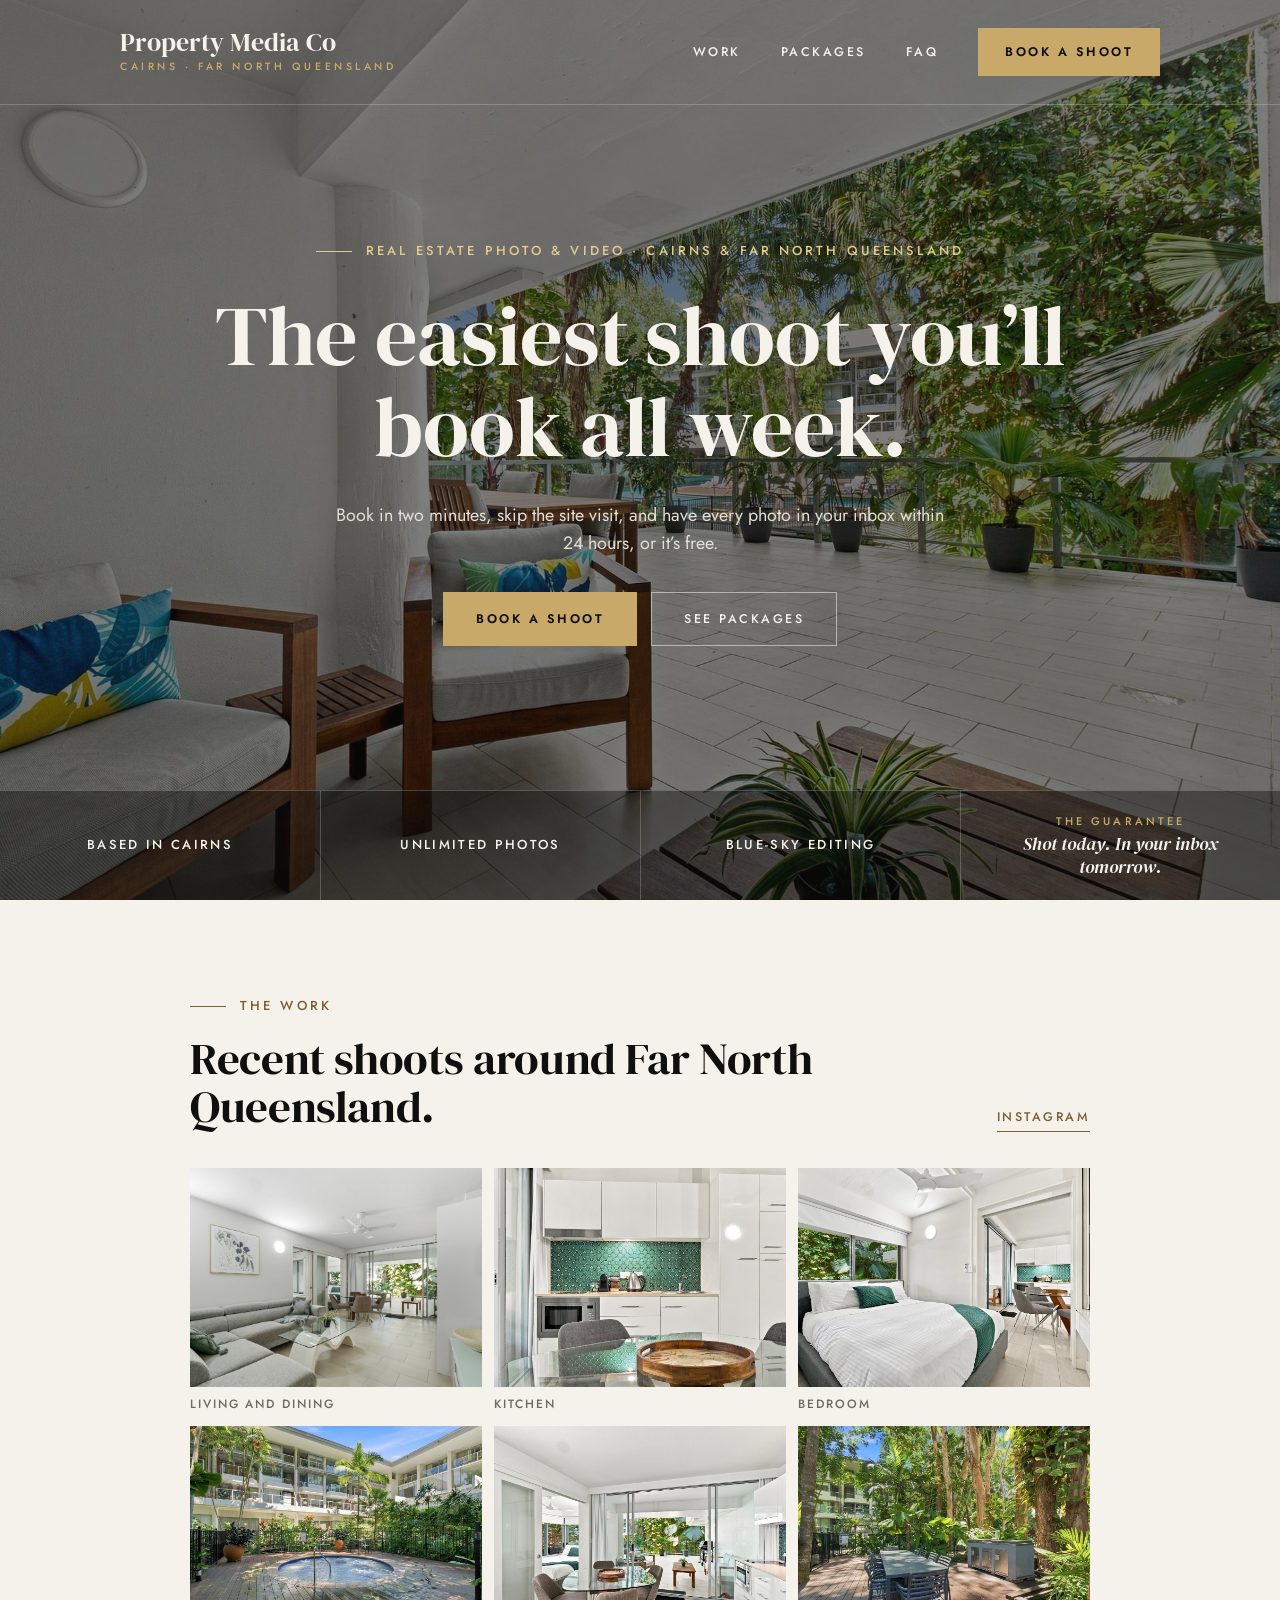
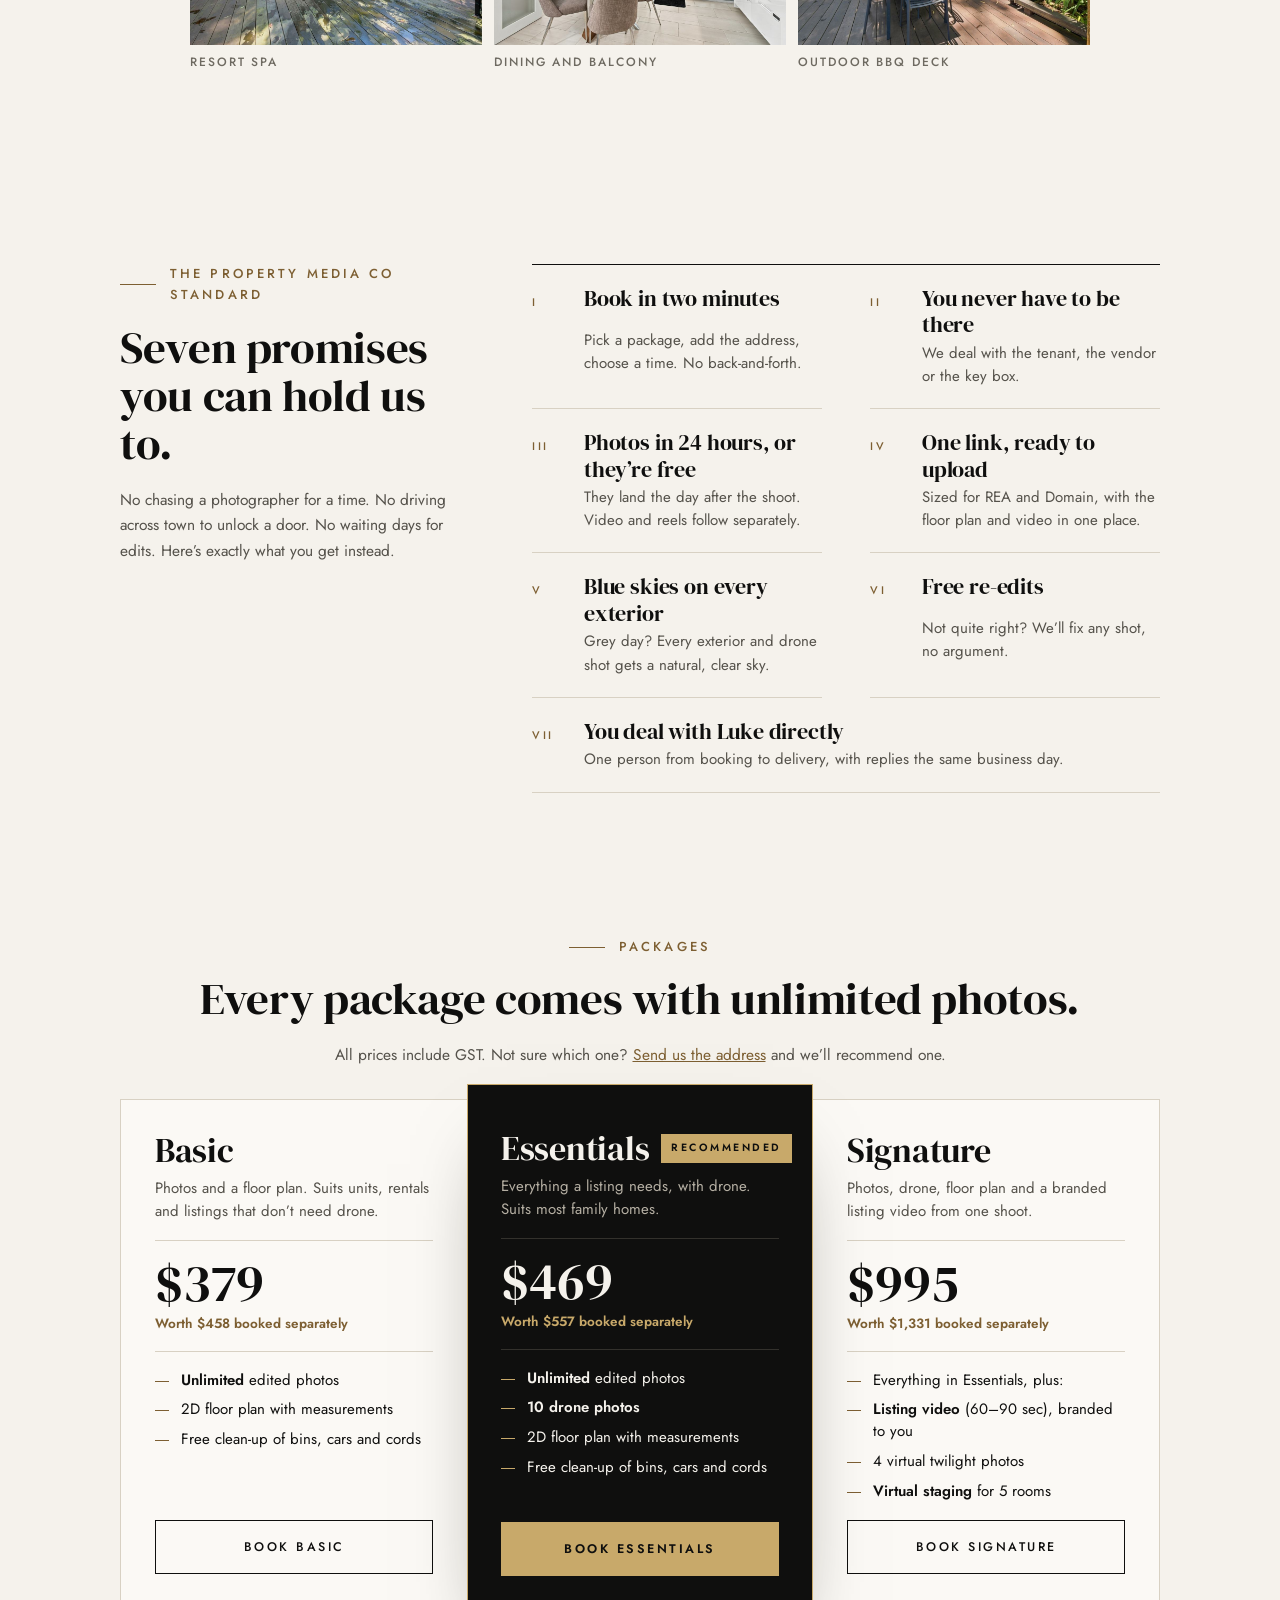
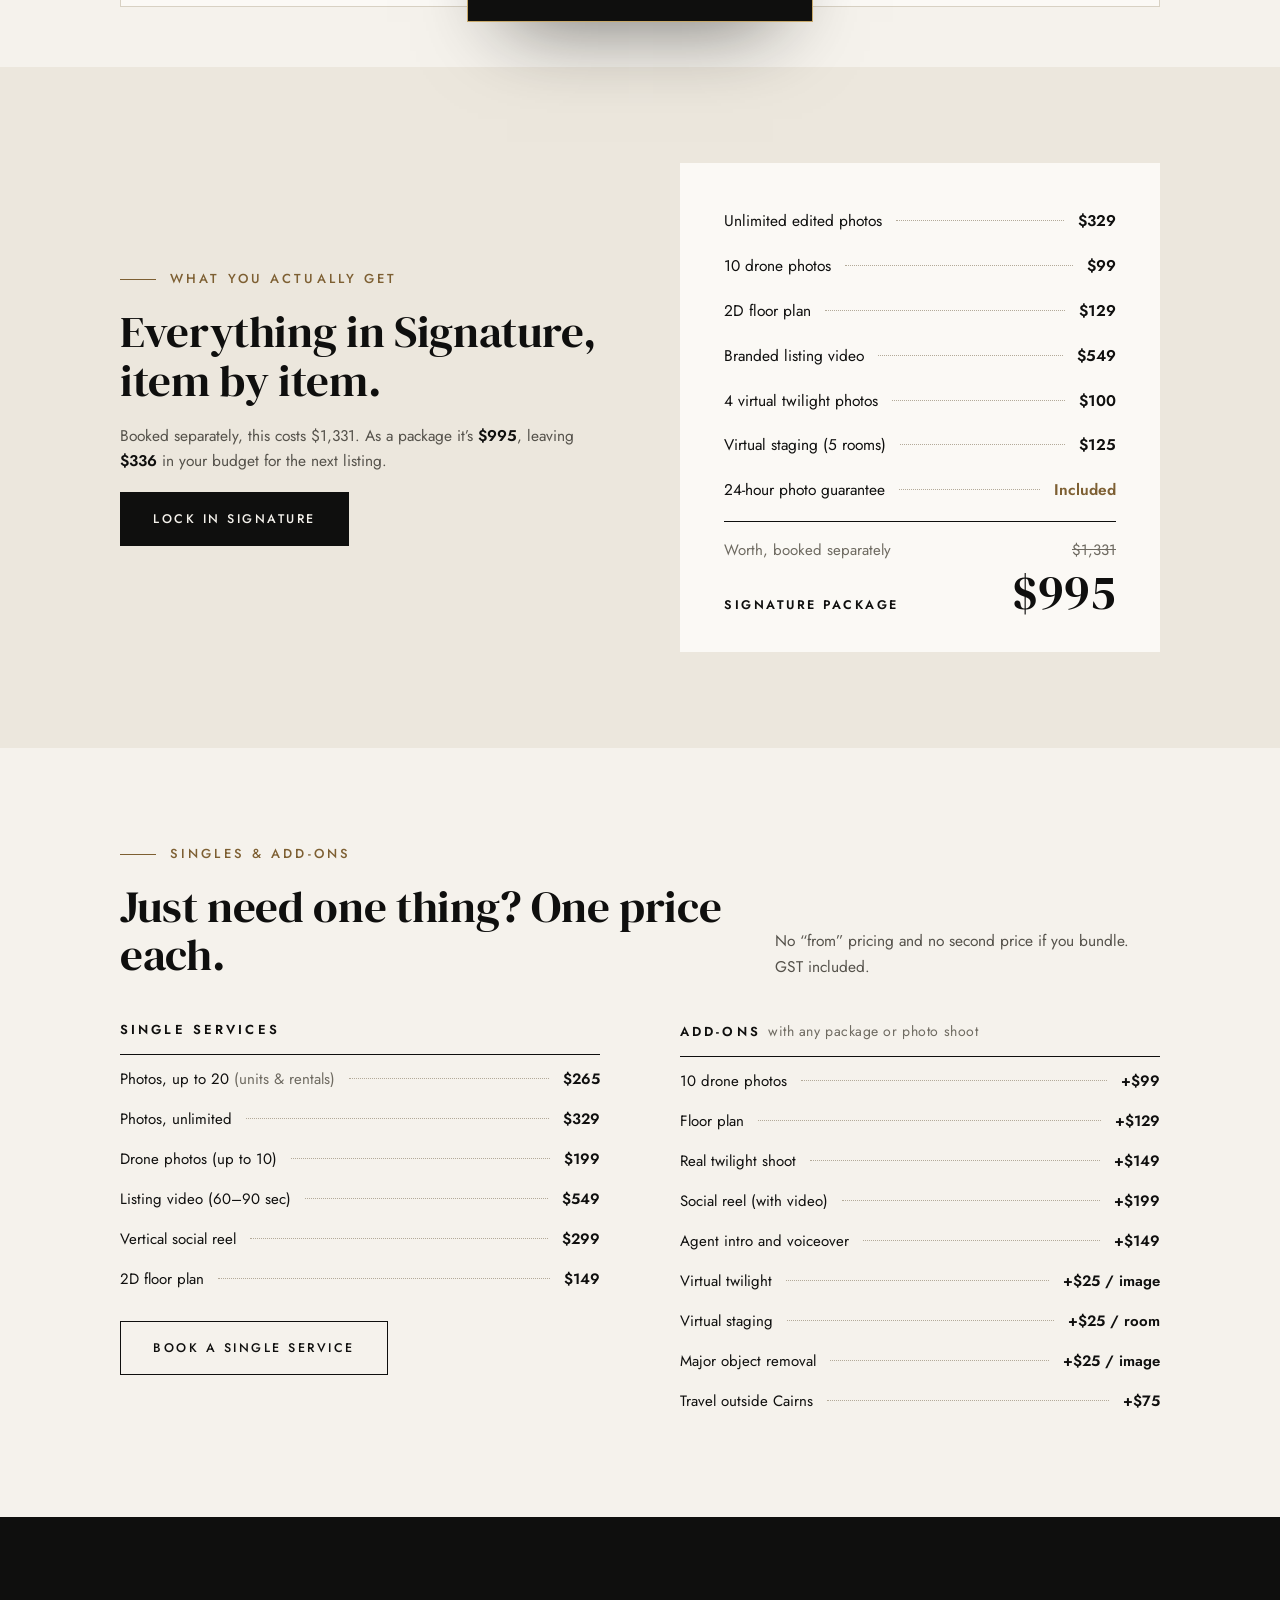
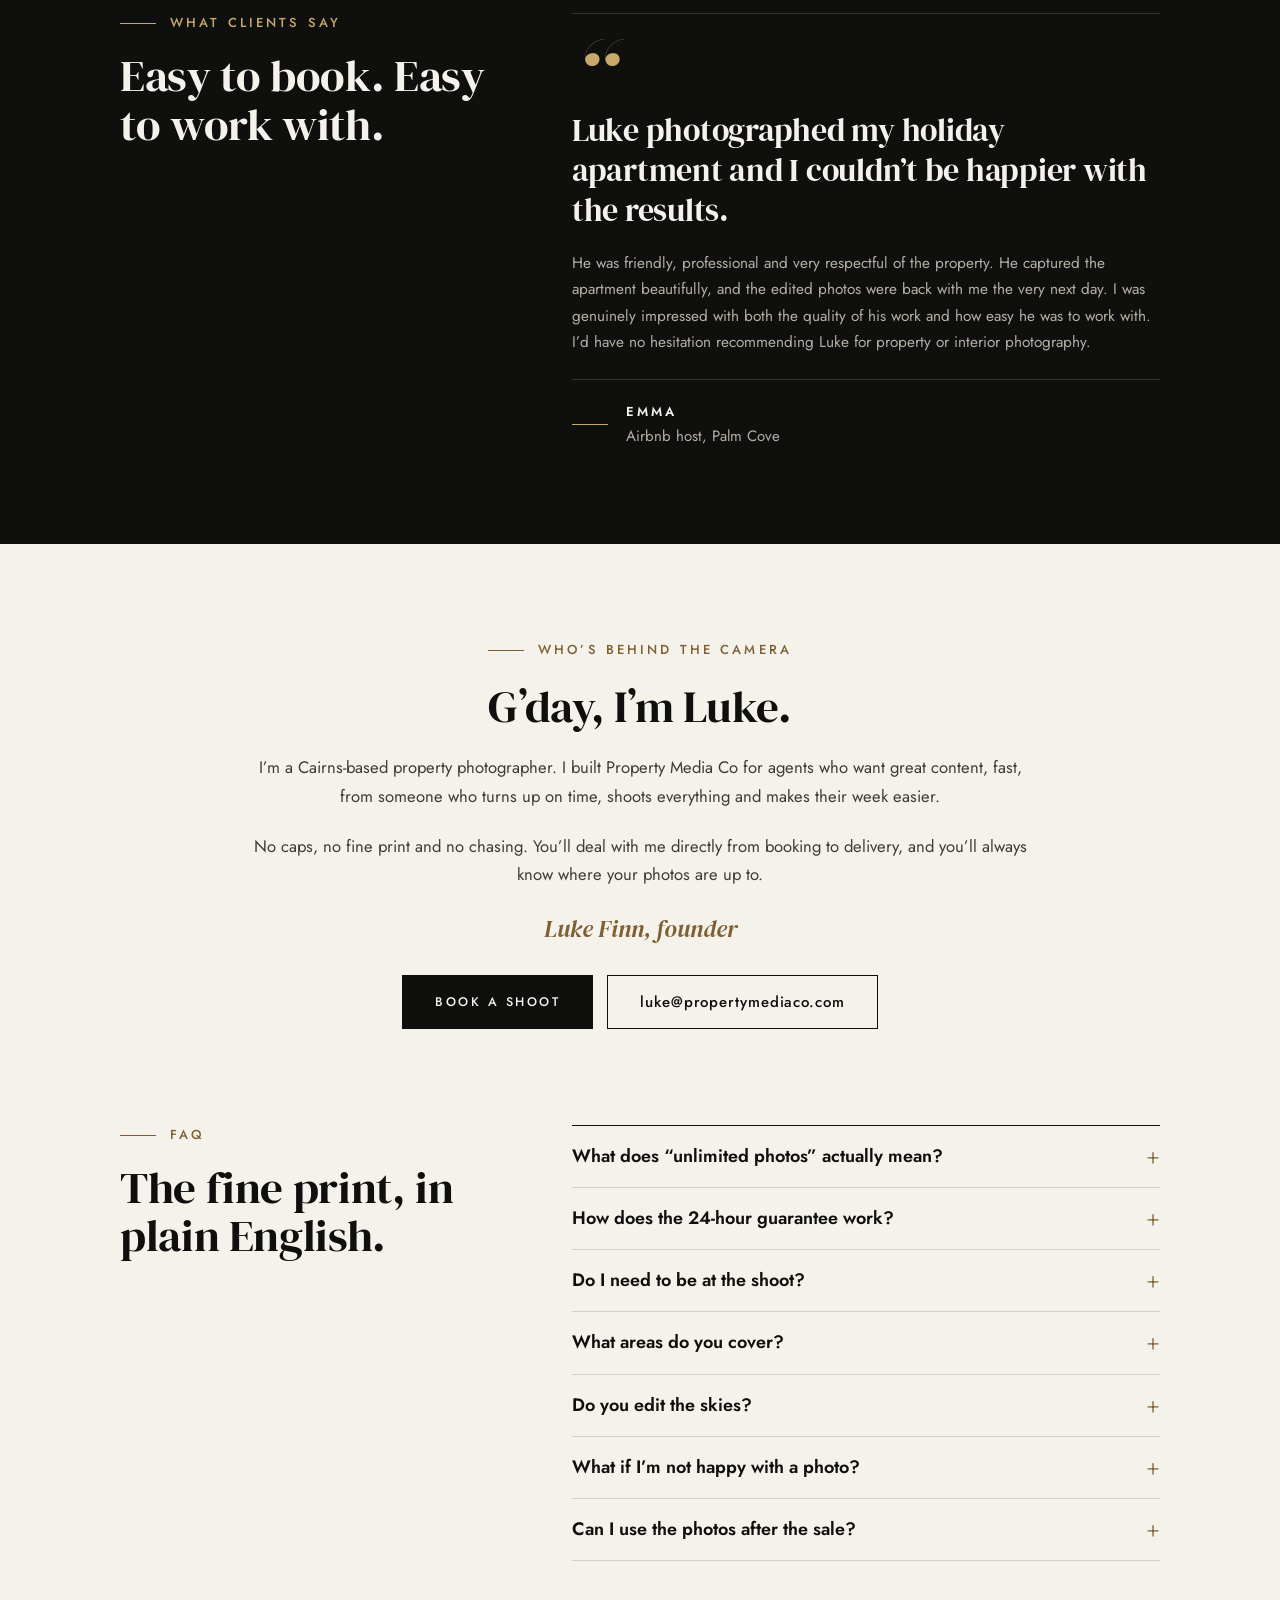
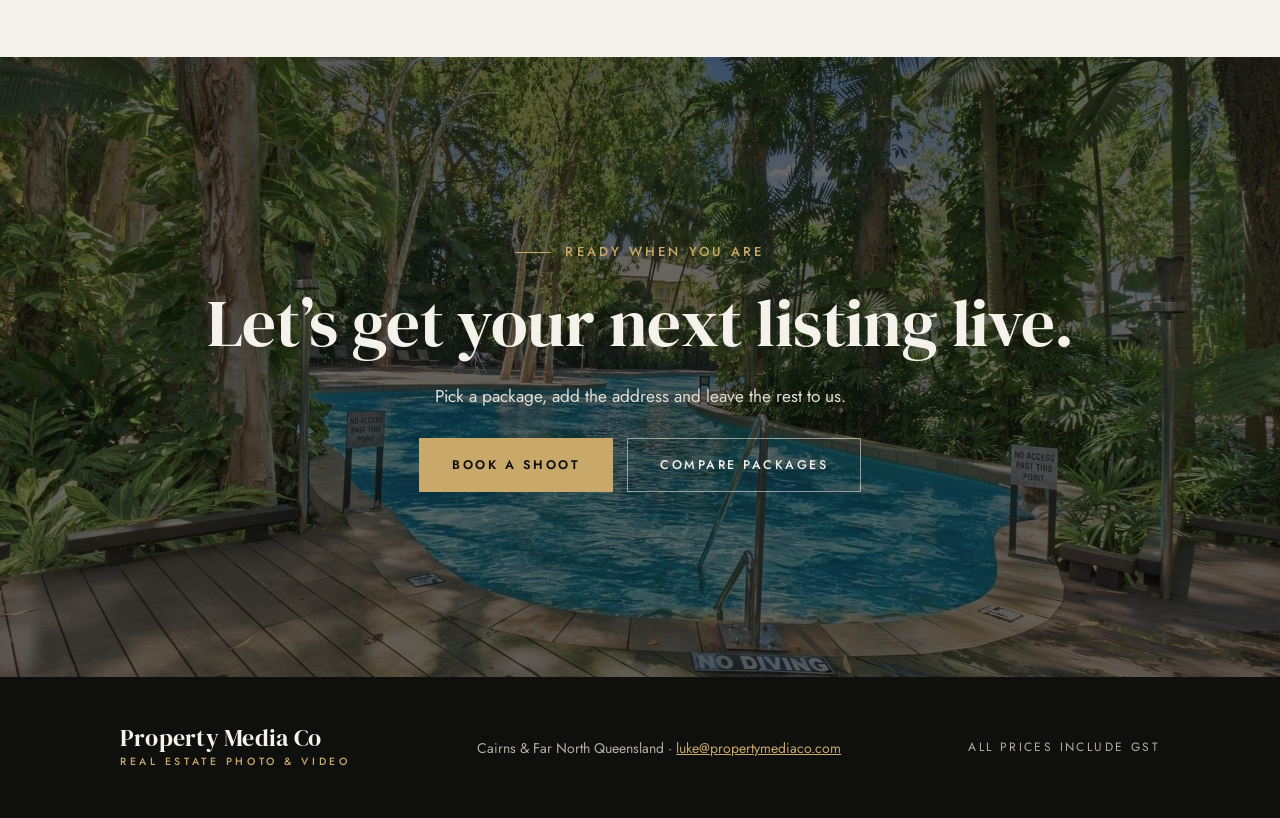
==== commit ad201802: "New package line-up: Basic $379, Essentials $469, Signature $995 Remove Prestige (extras stay as add" ====
--- a/index.html
+++ b/index.html
@@ -135,25 +135,42 @@
   <div class="packages">
     <article class="pkg">
       <div class="pkg-head">
-        <h3 class="display">Essentials</h3>
-        <p class="pkg-desc">Everything a listing needs. Suits units, rentals and everyday family homes.</p>
+        <h3 class="display">Basic</h3>
+        <p class="pkg-desc">Photos and a floor plan. Suits units, rentals and listings that don’t need drone.</p>
       </div>
       <div class="price-block">
-        <div class="price-line"><span class="price">$495</span></div>
-        <span class="save">Worth $557 booked separately</span>
+        <div class="price-line"><span class="price">$379</span></div>
+        <span class="save">Worth $458 booked separately</span>
       </div>
       <div class="pkg-list">
         <div class="li"><span><b>Unlimited</b> edited photos</span></div>
-        <div class="li"><span>10 drone photos</span></div>
         <div class="li"><span>2D floor plan with measurements</span></div>
         <div class="li"><span>Free clean-up of bins, cars and cords</span></div>
       </div>
-      <a class="btn-ghost cta" href="book.html?package=essentials">Book Essentials</a>
+      <a class="btn-ghost cta" href="book.html?package=basic">Book Basic</a>
     </article>
 
     <article class="pkg pkg-featured on-dark">
       <div class="pkg-head">
-        <div class="pkg-head-row"><h3 class="display">Signature</h3><span class="badge">Recommended</span></div>
+        <div class="pkg-head-row"><h3 class="display">Essentials</h3><span class="badge">Recommended</span></div>
+        <p class="pkg-desc">Everything a listing needs, with drone. Suits most family homes.</p>
+      </div>
+      <div class="price-block">
+        <div class="price-line"><span class="price">$469</span></div>
+        <span class="save">Worth $557 booked separately</span>
+      </div>
+      <div class="pkg-list">
+        <div class="li"><span><b>Unlimited</b> edited photos</span></div>
+        <div class="li"><span><b>10 drone photos</b></span></div>
+        <div class="li"><span>2D floor plan with measurements</span></div>
+        <div class="li"><span>Free clean-up of bins, cars and cords</span></div>
+      </div>
+      <a class="btn-gold cta" href="book.html?package=essentials">Book Essentials</a>
+    </article>
+
+    <article class="pkg">
+      <div class="pkg-head">
+        <h3 class="display">Signature</h3>
         <p class="pkg-desc">Photos, drone, floor plan and a branded listing video from one shoot.</p>
       </div>
       <div class="price-block">
@@ -166,27 +183,7 @@
         <div class="li"><span>4 virtual twilight photos</span></div>
         <div class="li"><span><b>Virtual staging</b> for 5 rooms</span></div>
       </div>
-      <a class="btn-gold cta" href="book.html?package=signature">Book Signature</a>
-    </article>
-
-    <article class="pkg">
-      <div class="pkg-head">
-        <h3 class="display">Prestige</h3>
-        <p class="pkg-desc">For waterfront, acreage and architectural listings that sell the agent too.</p>
-      </div>
-      <div class="price-block">
-        <div class="price-line"><span class="price">$1,695</span></div>
-        <span class="save">Worth $1,900+ booked separately</span>
-      </div>
-      <div class="pkg-list">
-        <div class="li"><span>Everything in Signature, plus:</span></div>
-        <div class="li"><span><b>Vertical social reel</b></span></div>
-        <div class="li"><span><b>Unlimited</b> drone and virtual staging</span></div>
-        <div class="li"><span>A <b>real twilight shoot</b> at dusk</span></div>
-        <div class="li"><span>90–120 sec video with your on-camera intro</span></div>
-        <div class="li"><span>Priority booking and delivery</span></div>
-      </div>
-      <a class="btn-ghost cta" href="book.html?package=prestige">Book Prestige</a>
+      <a class="btn-ghost cta" href="book.html?package=signature">Book Signature</a>
     </article>
   </div>
 
@@ -198,28 +195,26 @@
       <thead>
         <tr>
           <th scope="col"><span class="sr-only">Included</span></th>
-          <th scope="col"><span class="c-name">Essentials</span><span class="c-price">$495</span><span class="c-save">Save $62</span></th>
-          <th scope="col" class="sig"><span class="c-badge">Best value</span><span class="c-name">Signature</span><span class="c-price">$995</span><span class="c-save">Save $336</span></th>
-          <th scope="col"><span class="c-name">Prestige</span><span class="c-price">$1,695</span><span class="c-save">Save $200+</span></th>
+          <th scope="col"><span class="c-name">Basic</span><span class="c-price">$379</span><span class="c-save">Save $79</span></th>
+          <th scope="col" class="sig"><span class="c-badge">Recommended</span><span class="c-name">Essentials</span><span class="c-price">$469</span><span class="c-save">Save $88</span></th>
+          <th scope="col"><span class="c-name">Signature</span><span class="c-price">$995</span><span class="c-save">Save $336</span></th>
         </tr>
       </thead>
       <tbody>
-        <tr><th scope="row">Drone photos</th><td>10</td><td class="sig">10</td><td>Unlimited</td></tr>
+        <tr><th scope="row">Unlimited photos</th><td class="yes">✓</td><td class="sig yes">✓</td><td class="yes">✓</td></tr>
         <tr><th scope="row">Floor plan</th><td class="yes">✓</td><td class="sig yes">✓</td><td class="yes">✓</td></tr>
-        <tr><th scope="row">Listing video</th><td class="no">—</td><td class="sig">60–90s</td><td>90–120s</td></tr>
-        <tr><th scope="row">Virtual twilights</th><td class="no">—</td><td class="sig">4</td><td>4</td></tr>
-        <tr><th scope="row">Virtual staging</th><td class="no">—</td><td class="sig">5 rooms</td><td>Unlimited</td></tr>
-        <tr><th scope="row">Social reel</th><td class="no">—</td><td class="sig no">—</td><td class="yes">✓</td></tr>
-        <tr><th scope="row">Real twilight</th><td class="no">—</td><td class="sig no">—</td><td class="yes">✓</td></tr>
-        <tr><th scope="row">Agent on camera</th><td class="no">—</td><td class="sig no">—</td><td class="yes">✓</td></tr>
-        <tr><th scope="row">Priority delivery</th><td class="no">—</td><td class="sig no">—</td><td class="yes">✓</td></tr>
+        <tr><th scope="row">Free clean-up</th><td class="yes">✓</td><td class="sig yes">✓</td><td class="yes">✓</td></tr>
+        <tr><th scope="row">Drone photos</th><td class="no">—</td><td class="sig">10</td><td>10</td></tr>
+        <tr><th scope="row">Listing video</th><td class="no">—</td><td class="sig no">—</td><td>60–90s</td></tr>
+        <tr><th scope="row">Virtual twilights</th><td class="no">—</td><td class="sig no">—</td><td>4</td></tr>
+        <tr><th scope="row">Virtual staging</th><td class="no">—</td><td class="sig no">—</td><td>5 rooms</td></tr>
       </tbody>
       <tfoot>
         <tr>
           <td></td>
-          <td><a class="mini" href="book.html?package=essentials" aria-label="Book Essentials">Book</a></td>
-          <td class="sig"><a class="mini" href="book.html?package=signature" aria-label="Book Signature">Book</a></td>
-          <td><a class="mini" href="book.html?package=prestige" aria-label="Book Prestige">Book</a></td>
+          <td><a class="mini" href="book.html?package=basic" aria-label="Book Basic">Book</a></td>
+          <td class="sig"><a class="mini" href="book.html?package=essentials" aria-label="Book Essentials">Book</a></td>
+          <td><a class="mini" href="book.html?package=signature" aria-label="Book Signature">Book</a></td>
         </tr>
       </tfoot>
     </table>
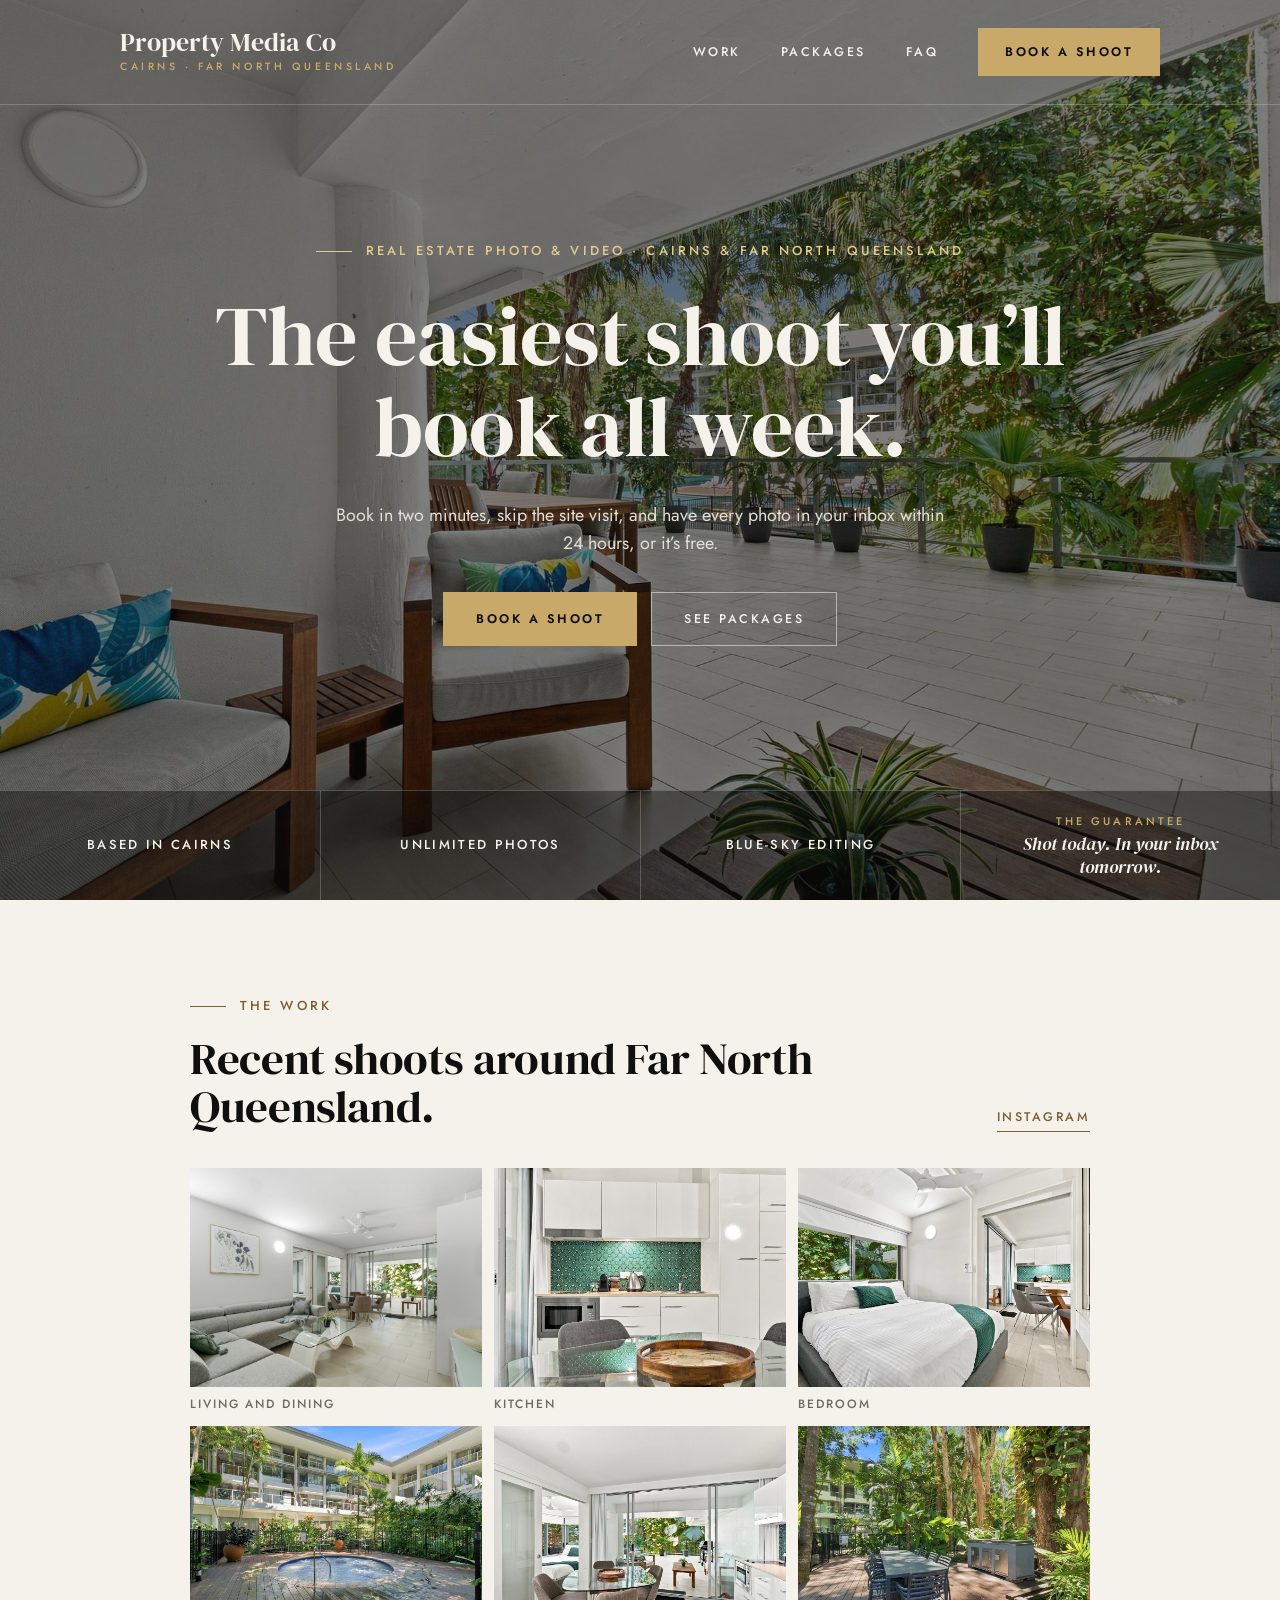
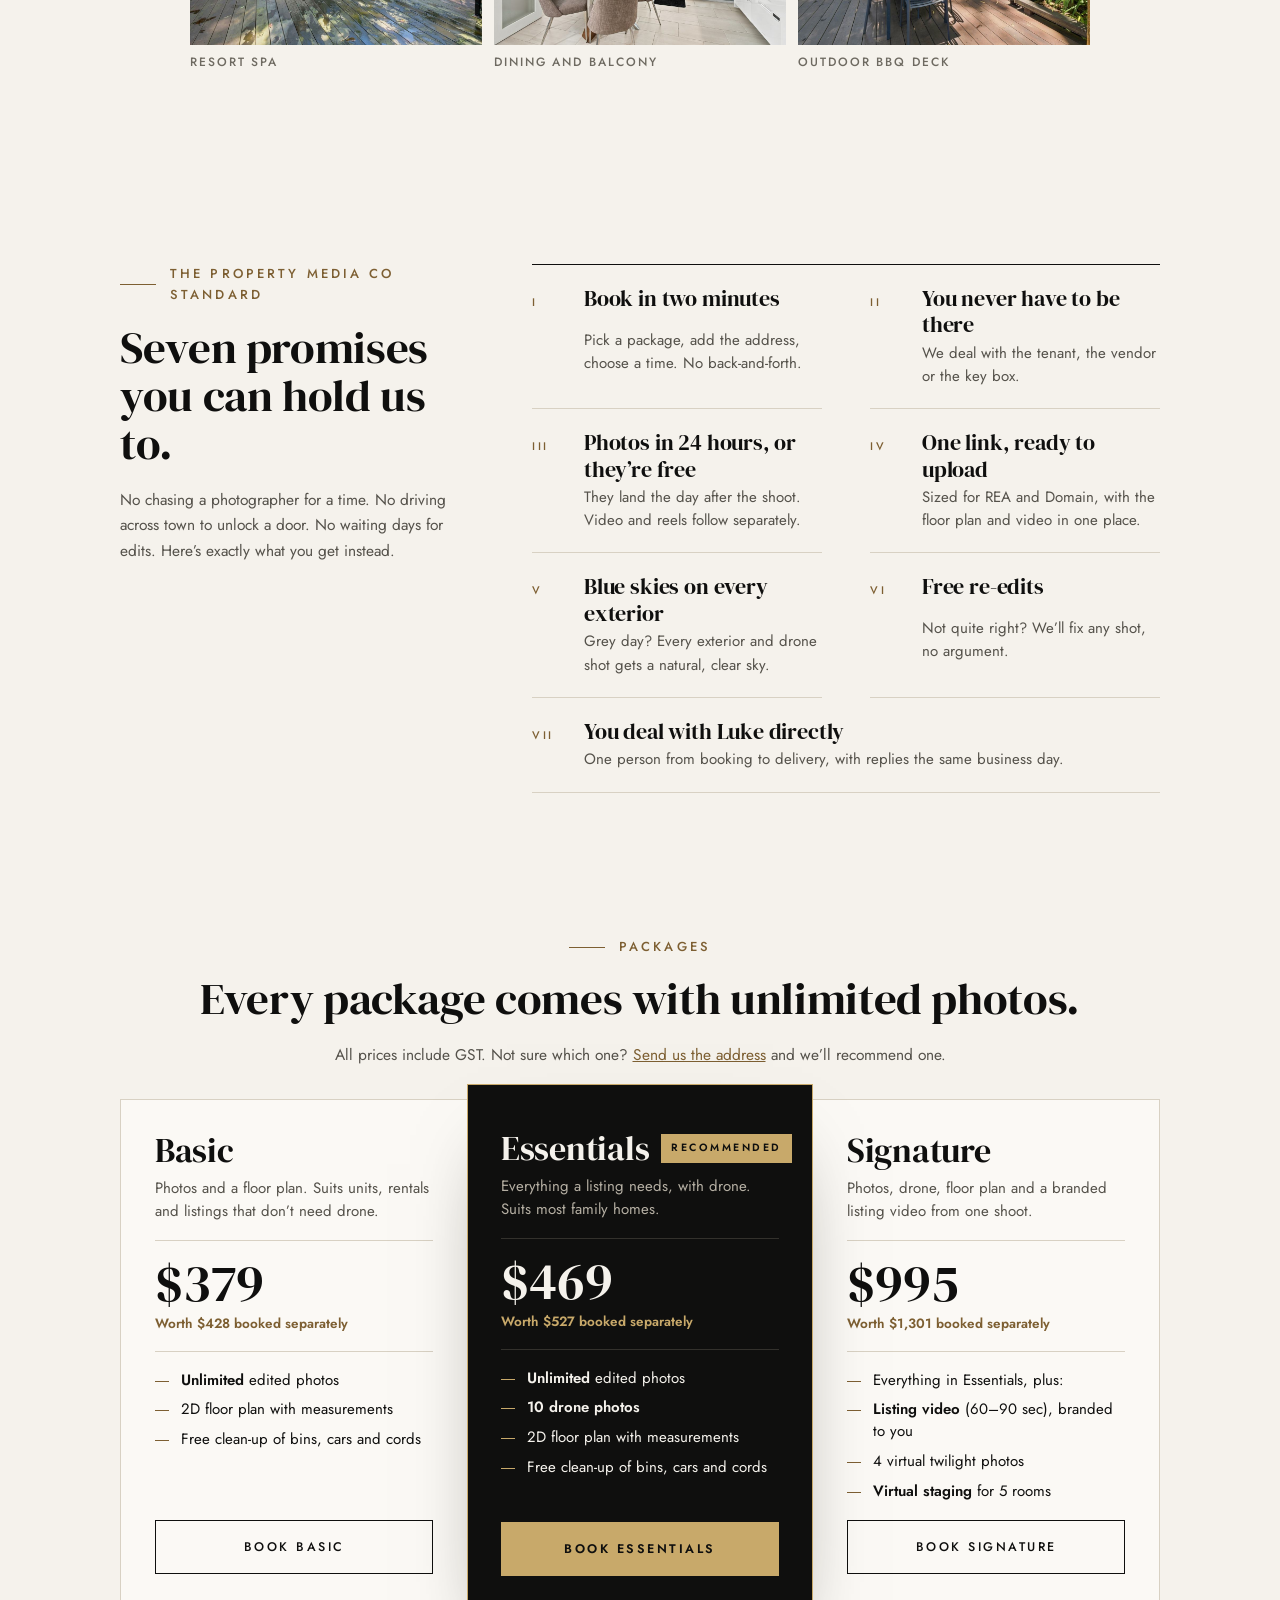
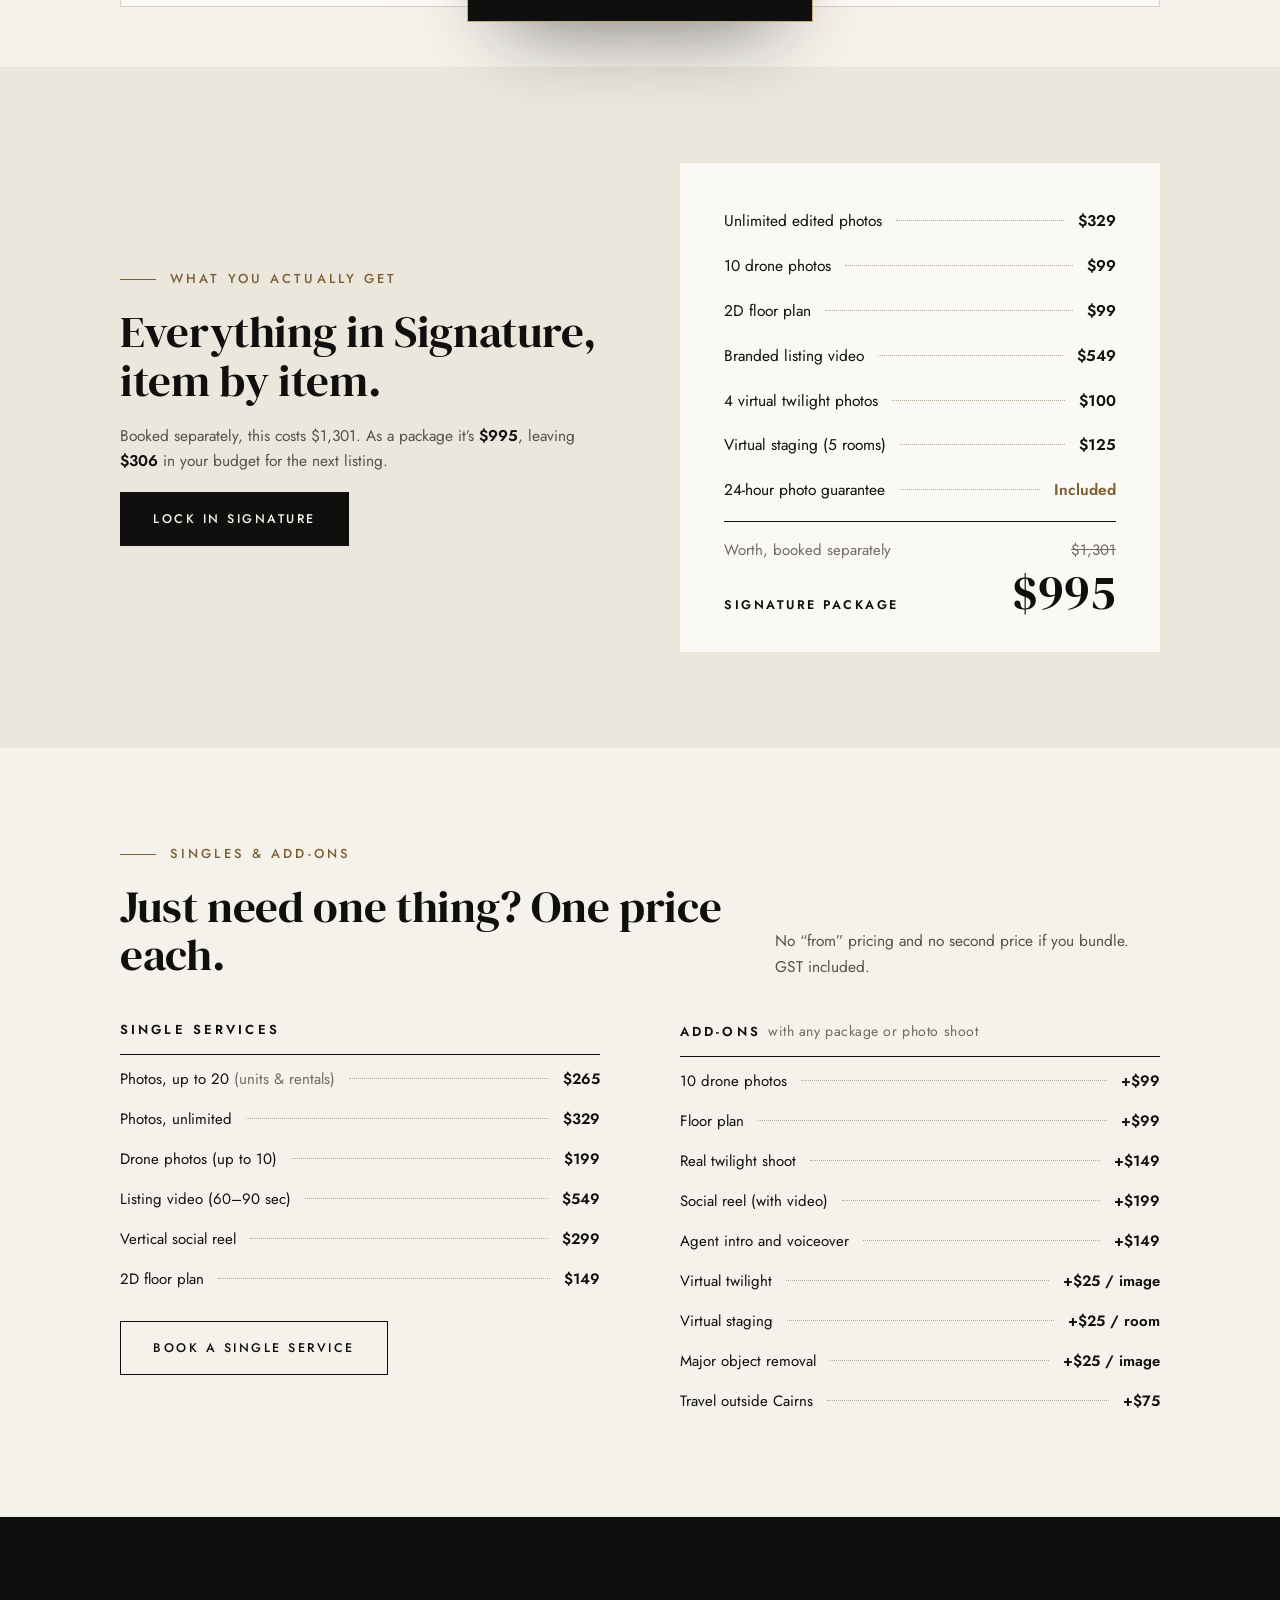
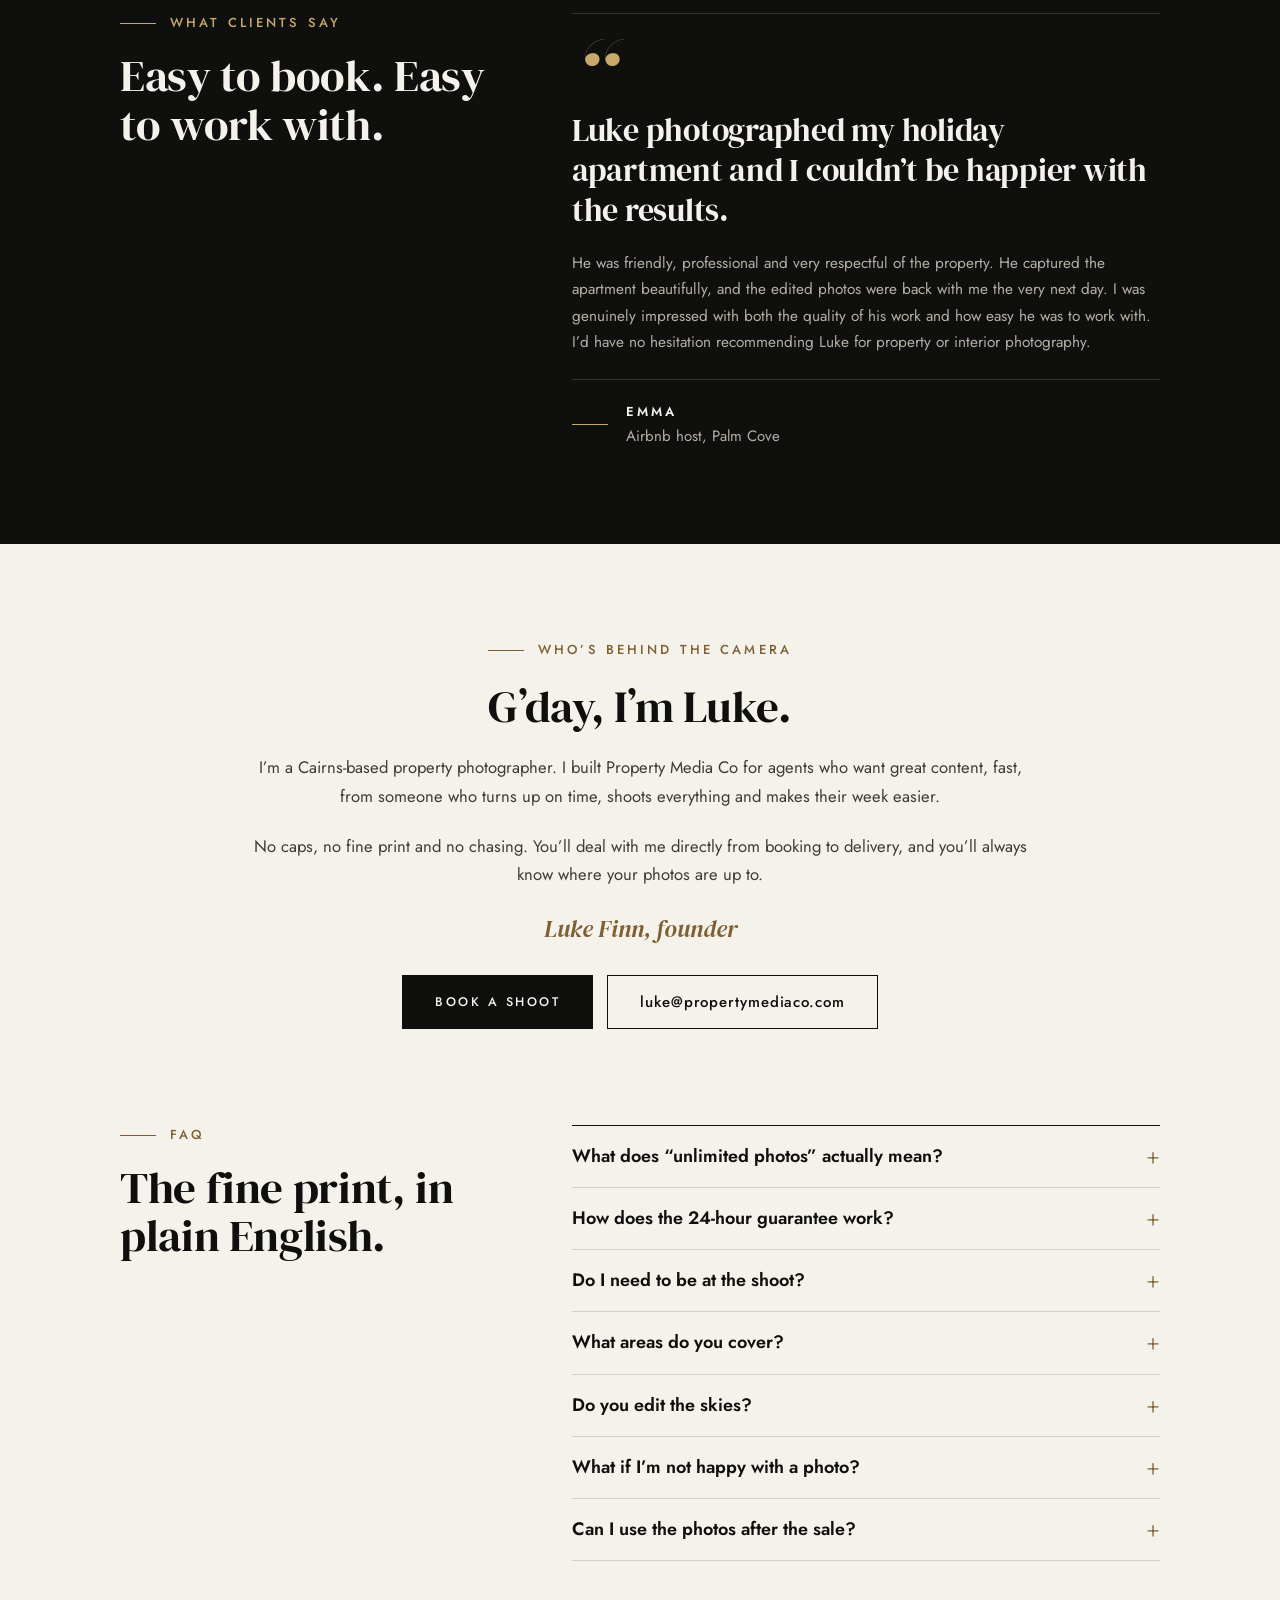
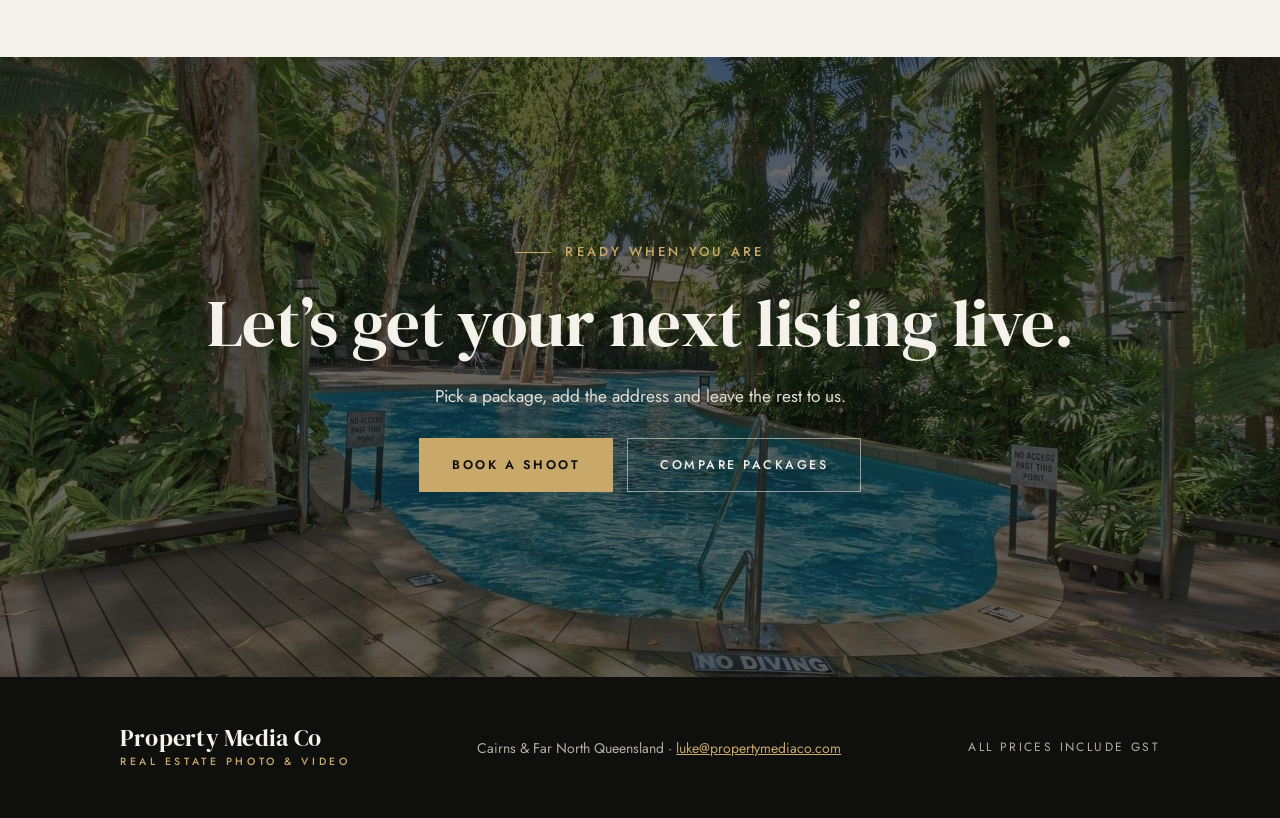
==== commit 06395518: "Floor plan add-on $99 (single service stays $149) Update package worth/savings figures and Signature" ====
--- a/index.html
+++ b/index.html
@@ -140,7 +140,7 @@
       </div>
       <div class="price-block">
         <div class="price-line"><span class="price">$379</span></div>
-        <span class="save">Worth $458 booked separately</span>
+        <span class="save">Worth $428 booked separately</span>
       </div>
       <div class="pkg-list">
         <div class="li"><span><b>Unlimited</b> edited photos</span></div>
@@ -157,7 +157,7 @@
       </div>
       <div class="price-block">
         <div class="price-line"><span class="price">$469</span></div>
-        <span class="save">Worth $557 booked separately</span>
+        <span class="save">Worth $527 booked separately</span>
       </div>
       <div class="pkg-list">
         <div class="li"><span><b>Unlimited</b> edited photos</span></div>
@@ -175,7 +175,7 @@
       </div>
       <div class="price-block">
         <div class="price-line"><span class="price">$995</span></div>
-        <span class="save">Worth $1,331 booked separately</span>
+        <span class="save">Worth $1,301 booked separately</span>
       </div>
       <div class="pkg-list">
         <div class="li"><span>Everything in Essentials, plus:</span></div>
@@ -195,9 +195,9 @@
       <thead>
         <tr>
           <th scope="col"><span class="sr-only">Included</span></th>
-          <th scope="col"><span class="c-name">Basic</span><span class="c-price">$379</span><span class="c-save">Save $79</span></th>
-          <th scope="col" class="sig"><span class="c-badge">Recommended</span><span class="c-name">Essentials</span><span class="c-price">$469</span><span class="c-save">Save $88</span></th>
-          <th scope="col"><span class="c-name">Signature</span><span class="c-price">$995</span><span class="c-save">Save $336</span></th>
+          <th scope="col"><span class="c-name">Basic</span><span class="c-price">$379</span><span class="c-save">Save $49</span></th>
+          <th scope="col" class="sig"><span class="c-badge">Recommended</span><span class="c-name">Essentials</span><span class="c-price">$469</span><span class="c-save">Save $58</span></th>
+          <th scope="col"><span class="c-name">Signature</span><span class="c-price">$995</span><span class="c-save">Save $306</span></th>
         </tr>
       </thead>
       <tbody>
@@ -228,18 +228,18 @@
   <div class="sec-head gap-18">
     <div class="eyebrow">What you actually get</div>
     <h2 class="display h2">Everything in Signature, item by item.</h2>
-    <p class="body-lg muted">Booked separately, this costs $1,331. As a package it’s <b style="color: var(--ink)">$995</b>, leaving <b style="color: var(--ink)">$336</b> in your budget for the next listing.</p>
+    <p class="body-lg muted">Booked separately, this costs $1,301. As a package it’s <b style="color: var(--ink)">$995</b>, leaving <b style="color: var(--ink)">$306</b> in your budget for the next listing.</p>
     <div class="btn-row"><a class="btn" href="book.html?package=signature">Lock in Signature</a></div>
   </div>
   <div class="value-card">
     <div class="row"><span>Unlimited edited photos</span><span class="dots"></span><span class="p">$329</span></div>
     <div class="row"><span>10 drone photos</span><span class="dots"></span><span class="p">$99</span></div>
-    <div class="row"><span>2D floor plan</span><span class="dots"></span><span class="p">$129</span></div>
+    <div class="row"><span>2D floor plan</span><span class="dots"></span><span class="p">$99</span></div>
     <div class="row"><span>Branded listing video</span><span class="dots"></span><span class="p">$549</span></div>
     <div class="row"><span>4 virtual twilight photos</span><span class="dots"></span><span class="p">$100</span></div>
     <div class="row"><span>Virtual staging (5 rooms)</span><span class="dots"></span><span class="p">$125</span></div>
     <div class="row"><span>24-hour photo guarantee</span><span class="dots"></span><span class="p" style="color: var(--bronze)">Included</span></div>
-    <div class="value-total"><span>Worth, booked separately</span><span>$1,331</span></div>
+    <div class="value-total"><span>Worth, booked separately</span><span>$1,301</span></div>
     <div class="value-final"><span>Signature package</span><span class="price">$995</span></div>
   </div>
 </section>
@@ -271,7 +271,7 @@
     <div class="panel stack is-hidden" id="panel-addons" role="tabpanel" aria-labelledby="tab-addons">
       <h3 class="list-head">Add-ons <span>with any package or photo shoot</span></h3>
       <div class="row sm"><span>10 drone photos</span><span class="dots"></span><span class="p">+$99</span></div>
-      <div class="row sm"><span>Floor plan</span><span class="dots"></span><span class="p">+$129</span></div>
+      <div class="row sm"><span>Floor plan</span><span class="dots"></span><span class="p">+$99</span></div>
       <div class="row sm"><span>Real twilight shoot</span><span class="dots"></span><span class="p">+$149</span></div>
       <div class="row sm"><span>Social reel (with video)</span><span class="dots"></span><span class="p">+$199</span></div>
       <div class="row sm"><span>Agent intro and voiceover</span><span class="dots"></span><span class="p">+$149</span></div>
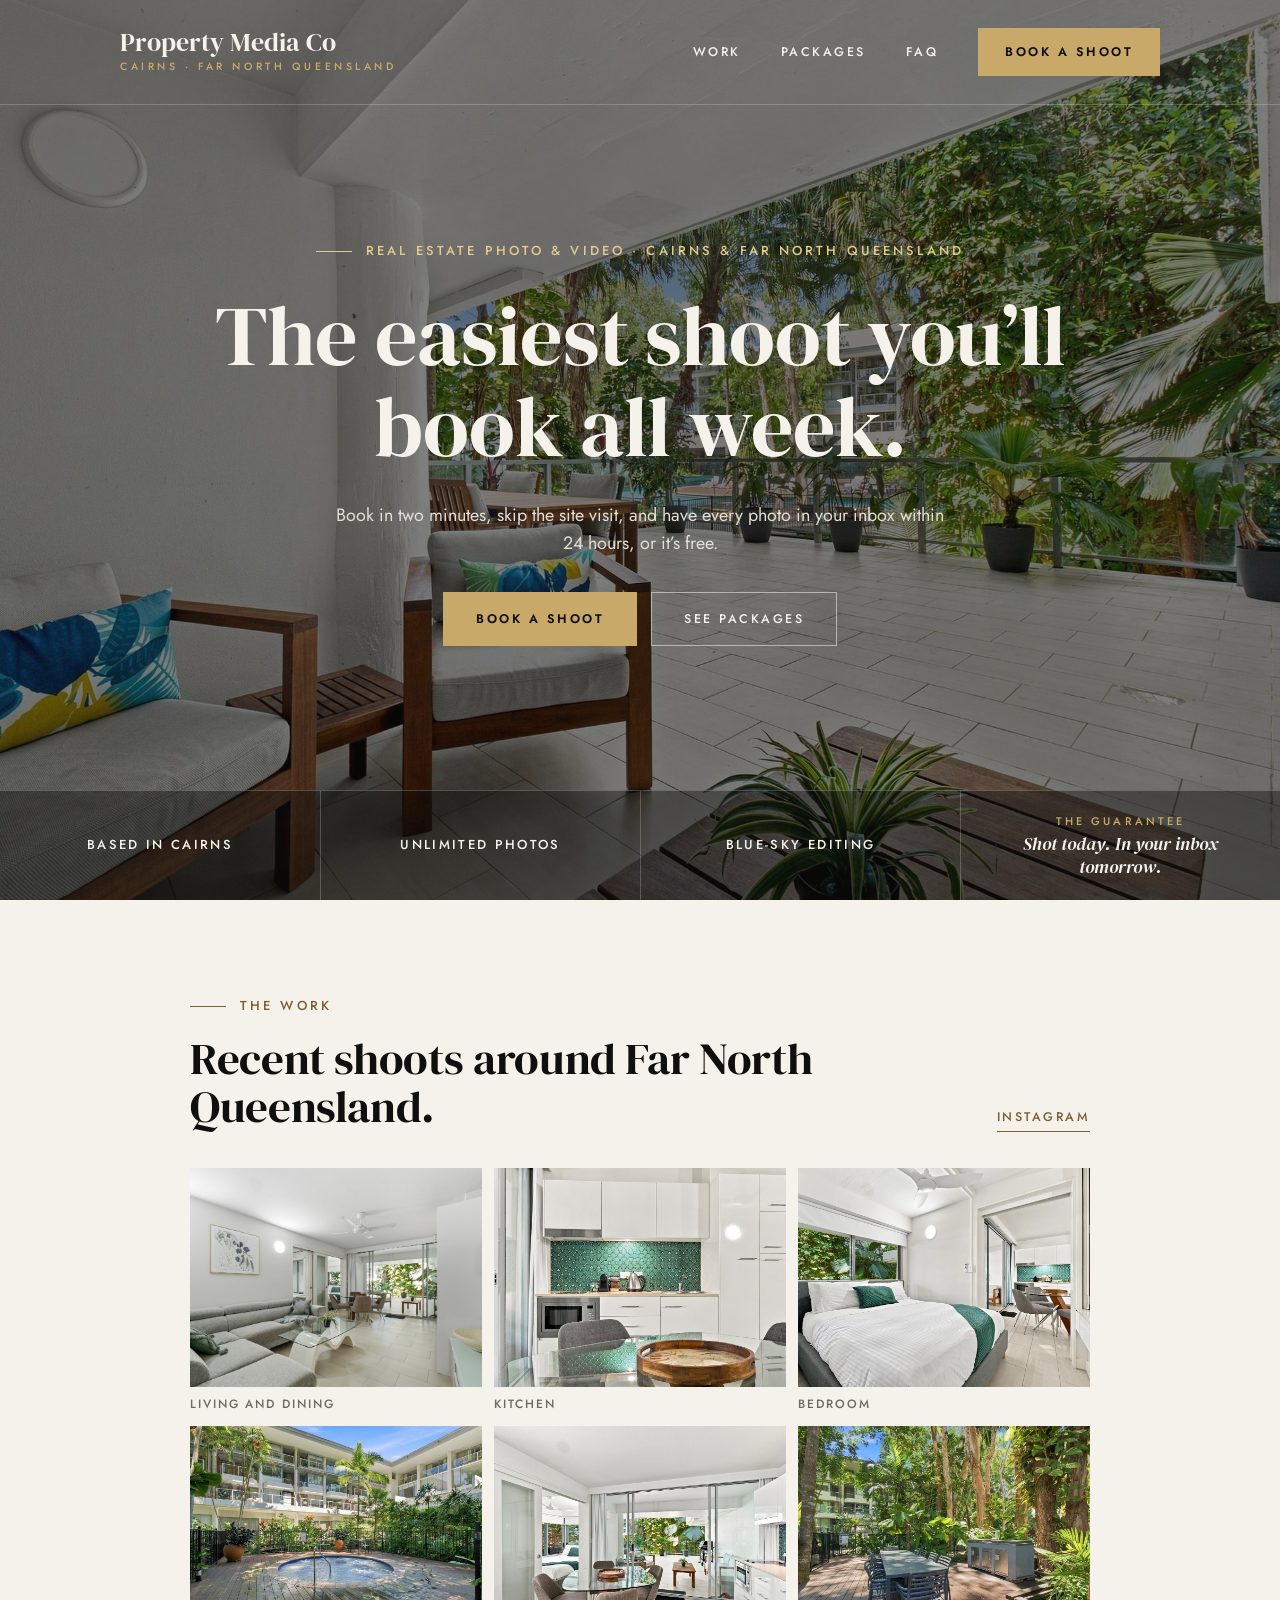
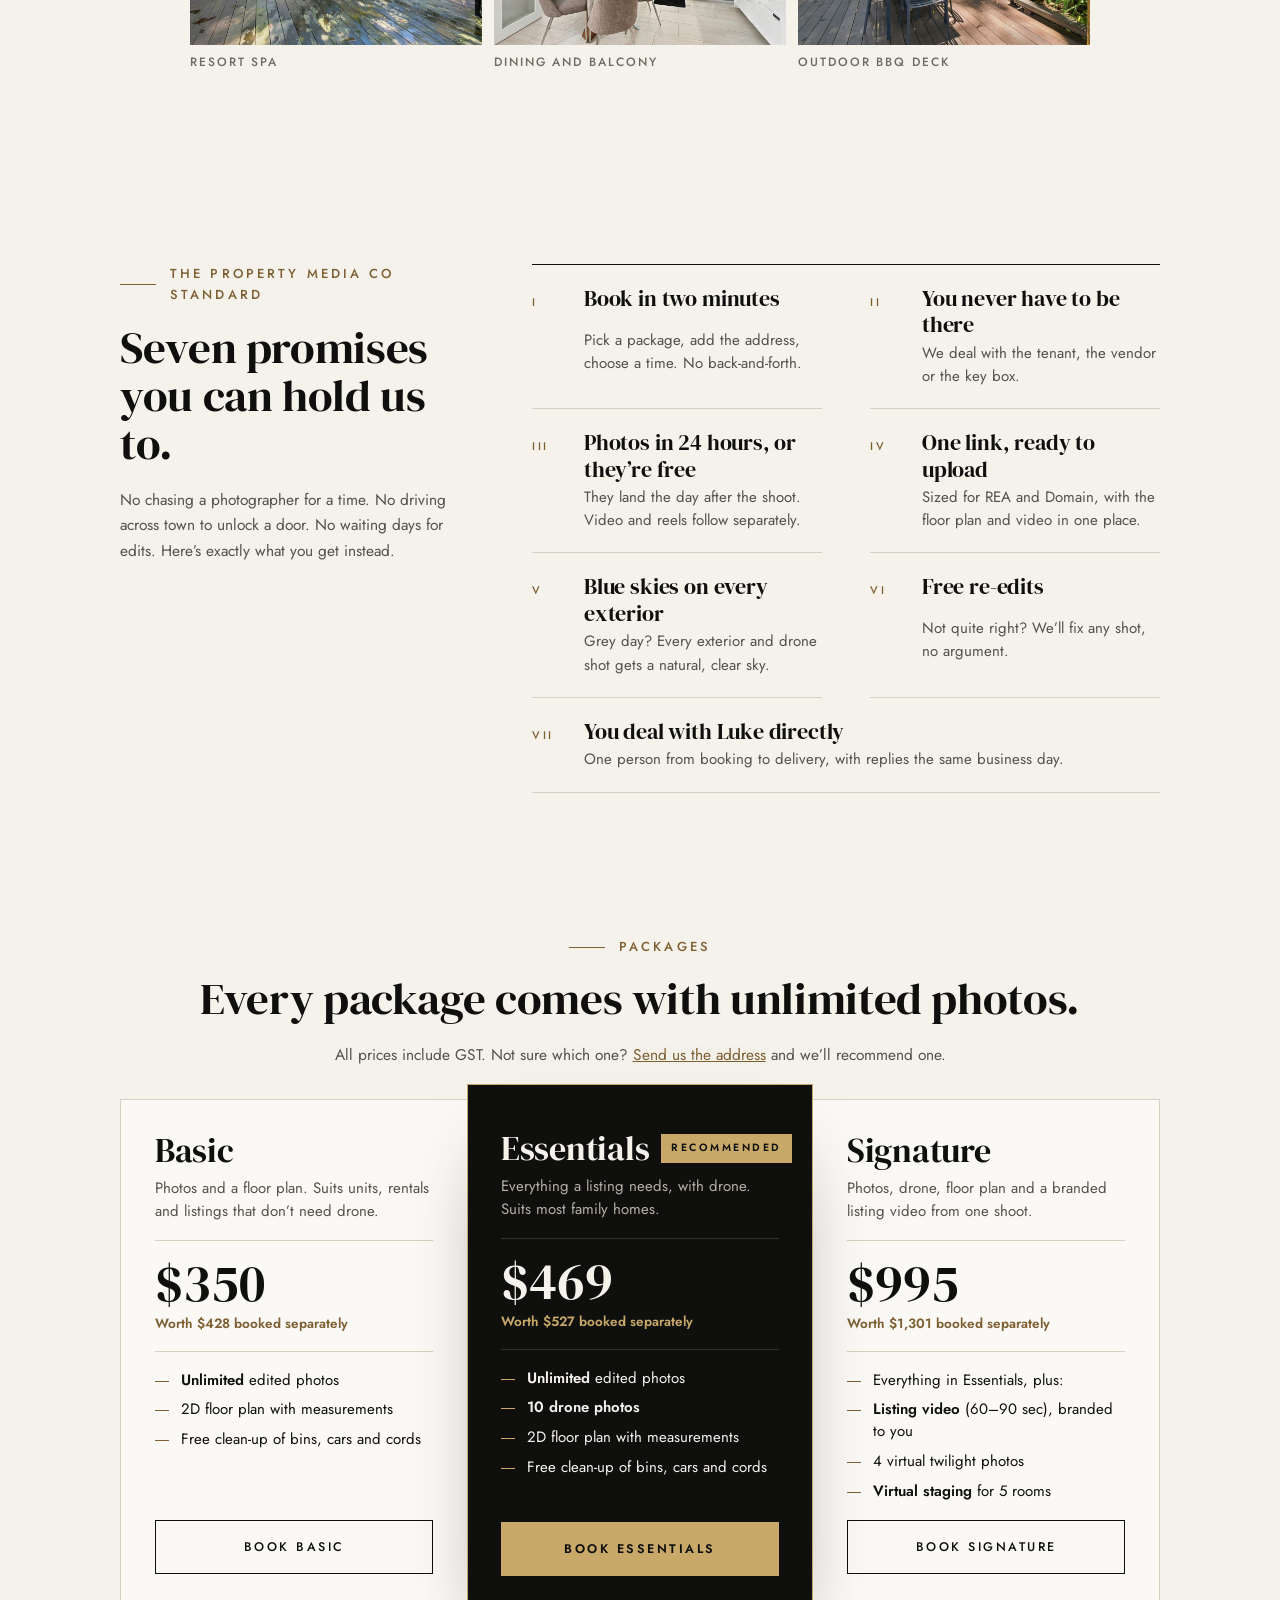
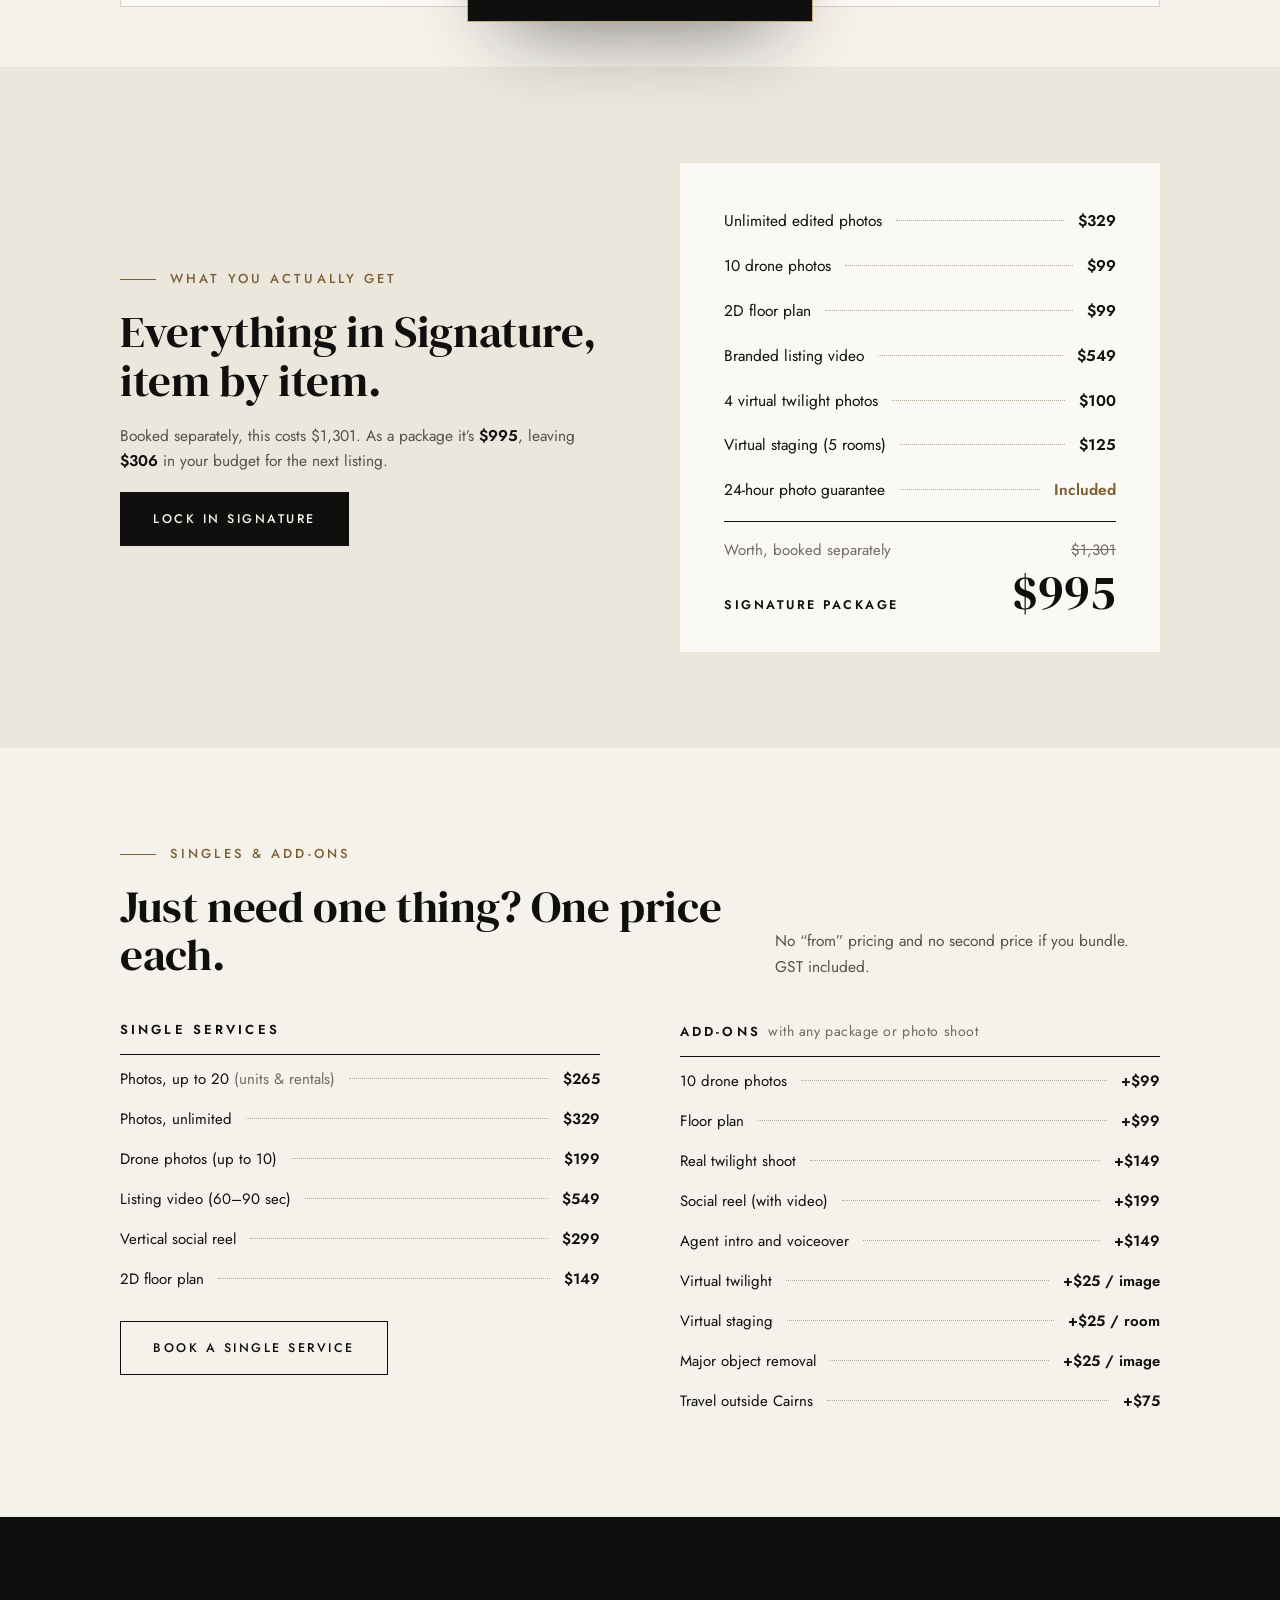
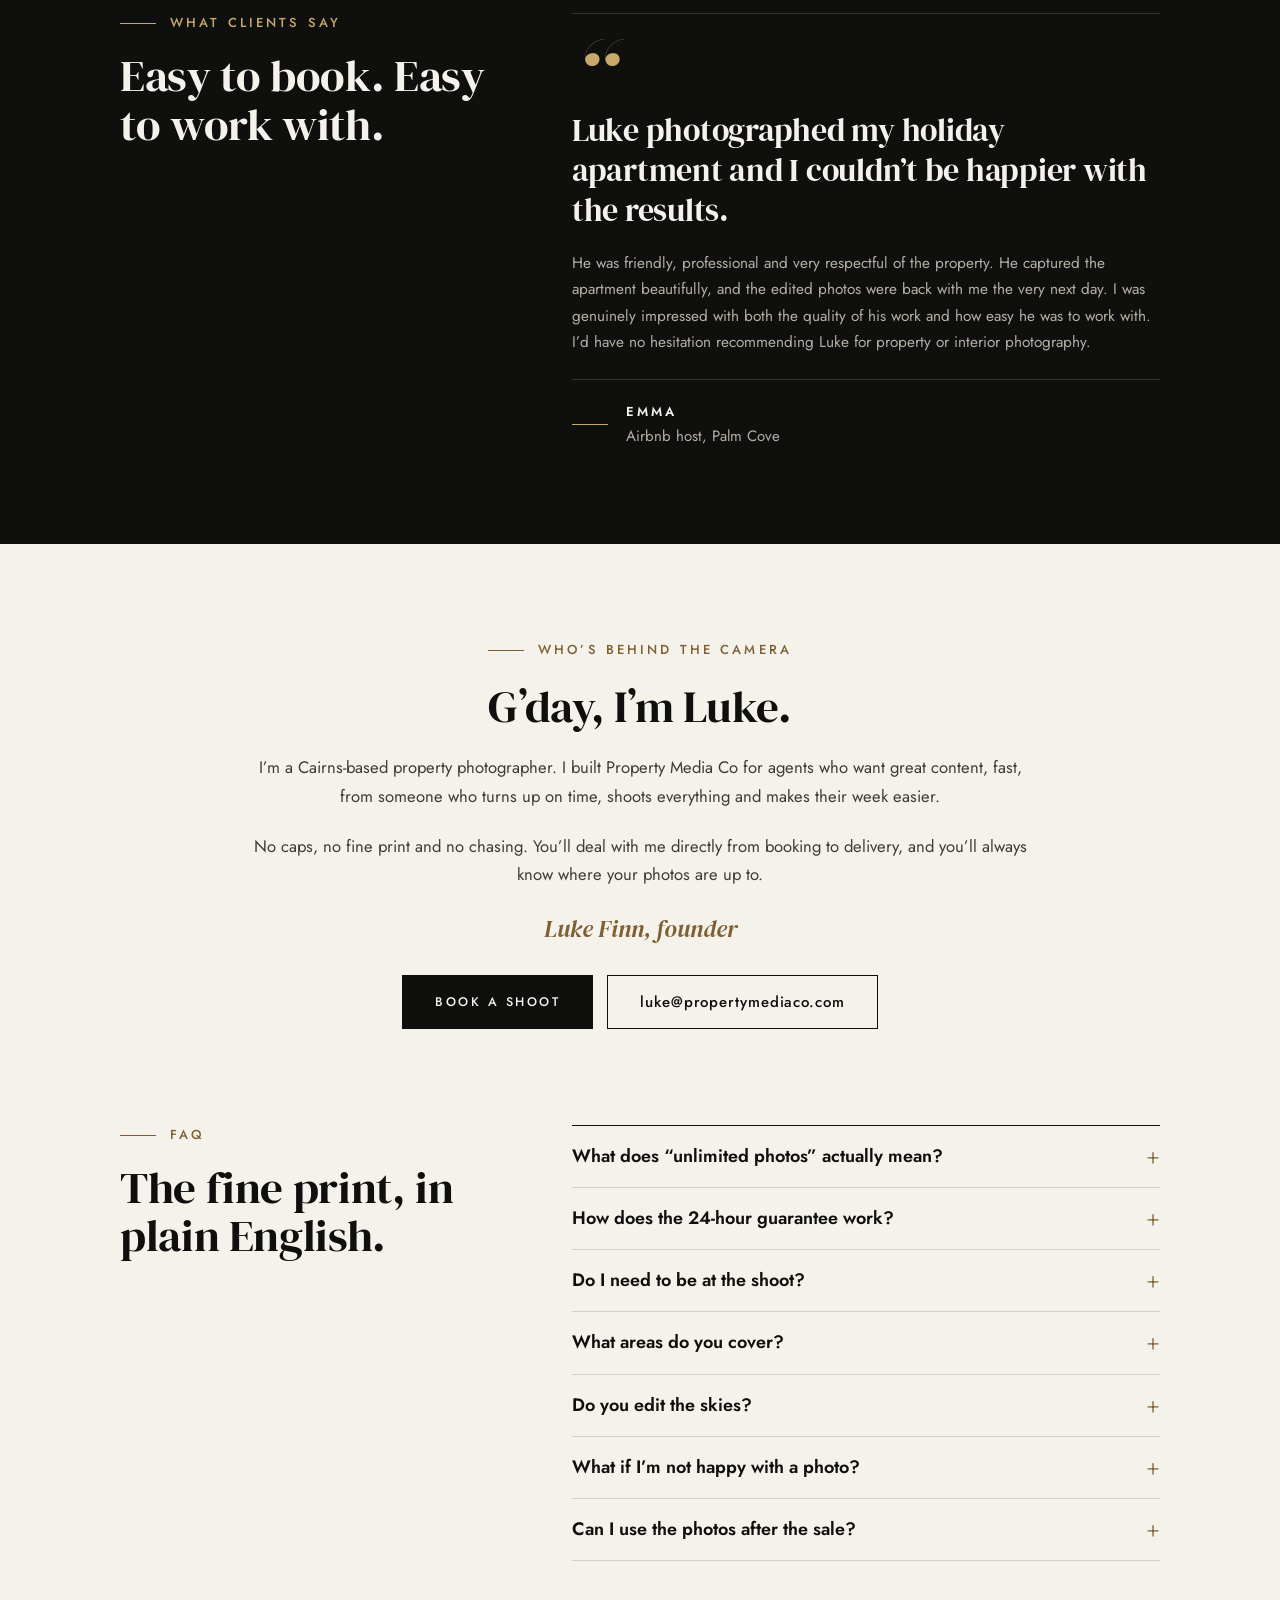
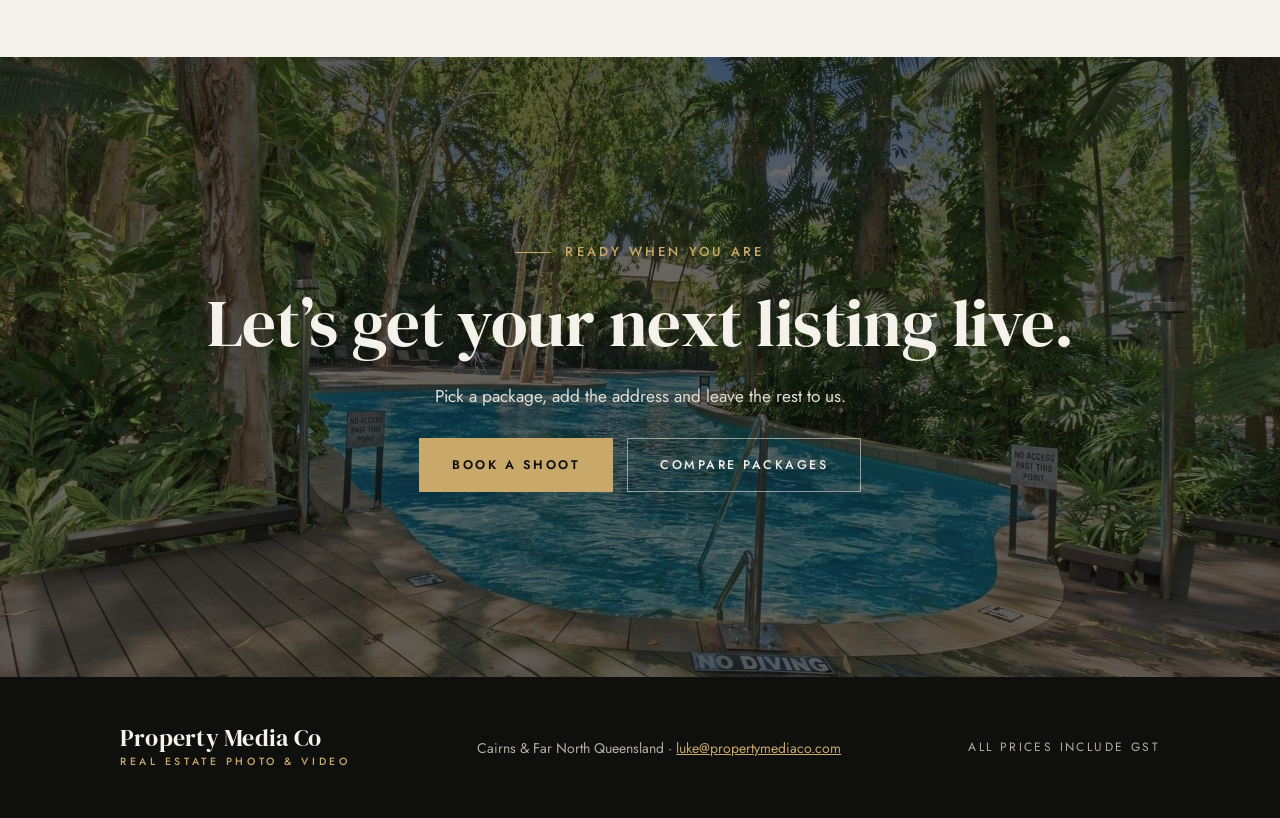
==== commit b358f7b3: "Basic package $350 Co-Authored-By: Claude Opus 5.5 <noreply@anthropic.com> Claude-Session: https://c" ====
--- a/index.html
+++ b/index.html
@@ -139,7 +139,7 @@
         <p class="pkg-desc">Photos and a floor plan. Suits units, rentals and listings that don’t need drone.</p>
       </div>
       <div class="price-block">
-        <div class="price-line"><span class="price">$379</span></div>
+        <div class="price-line"><span class="price">$350</span></div>
         <span class="save">Worth $428 booked separately</span>
       </div>
       <div class="pkg-list">
@@ -195,7 +195,7 @@
       <thead>
         <tr>
           <th scope="col"><span class="sr-only">Included</span></th>
-          <th scope="col"><span class="c-name">Basic</span><span class="c-price">$379</span><span class="c-save">Save $49</span></th>
+          <th scope="col"><span class="c-name">Basic</span><span class="c-price">$350</span><span class="c-save">Save $78</span></th>
           <th scope="col" class="sig"><span class="c-badge">Recommended</span><span class="c-name">Essentials</span><span class="c-price">$469</span><span class="c-save">Save $58</span></th>
           <th scope="col"><span class="c-name">Signature</span><span class="c-price">$995</span><span class="c-save">Save $306</span></th>
         </tr>
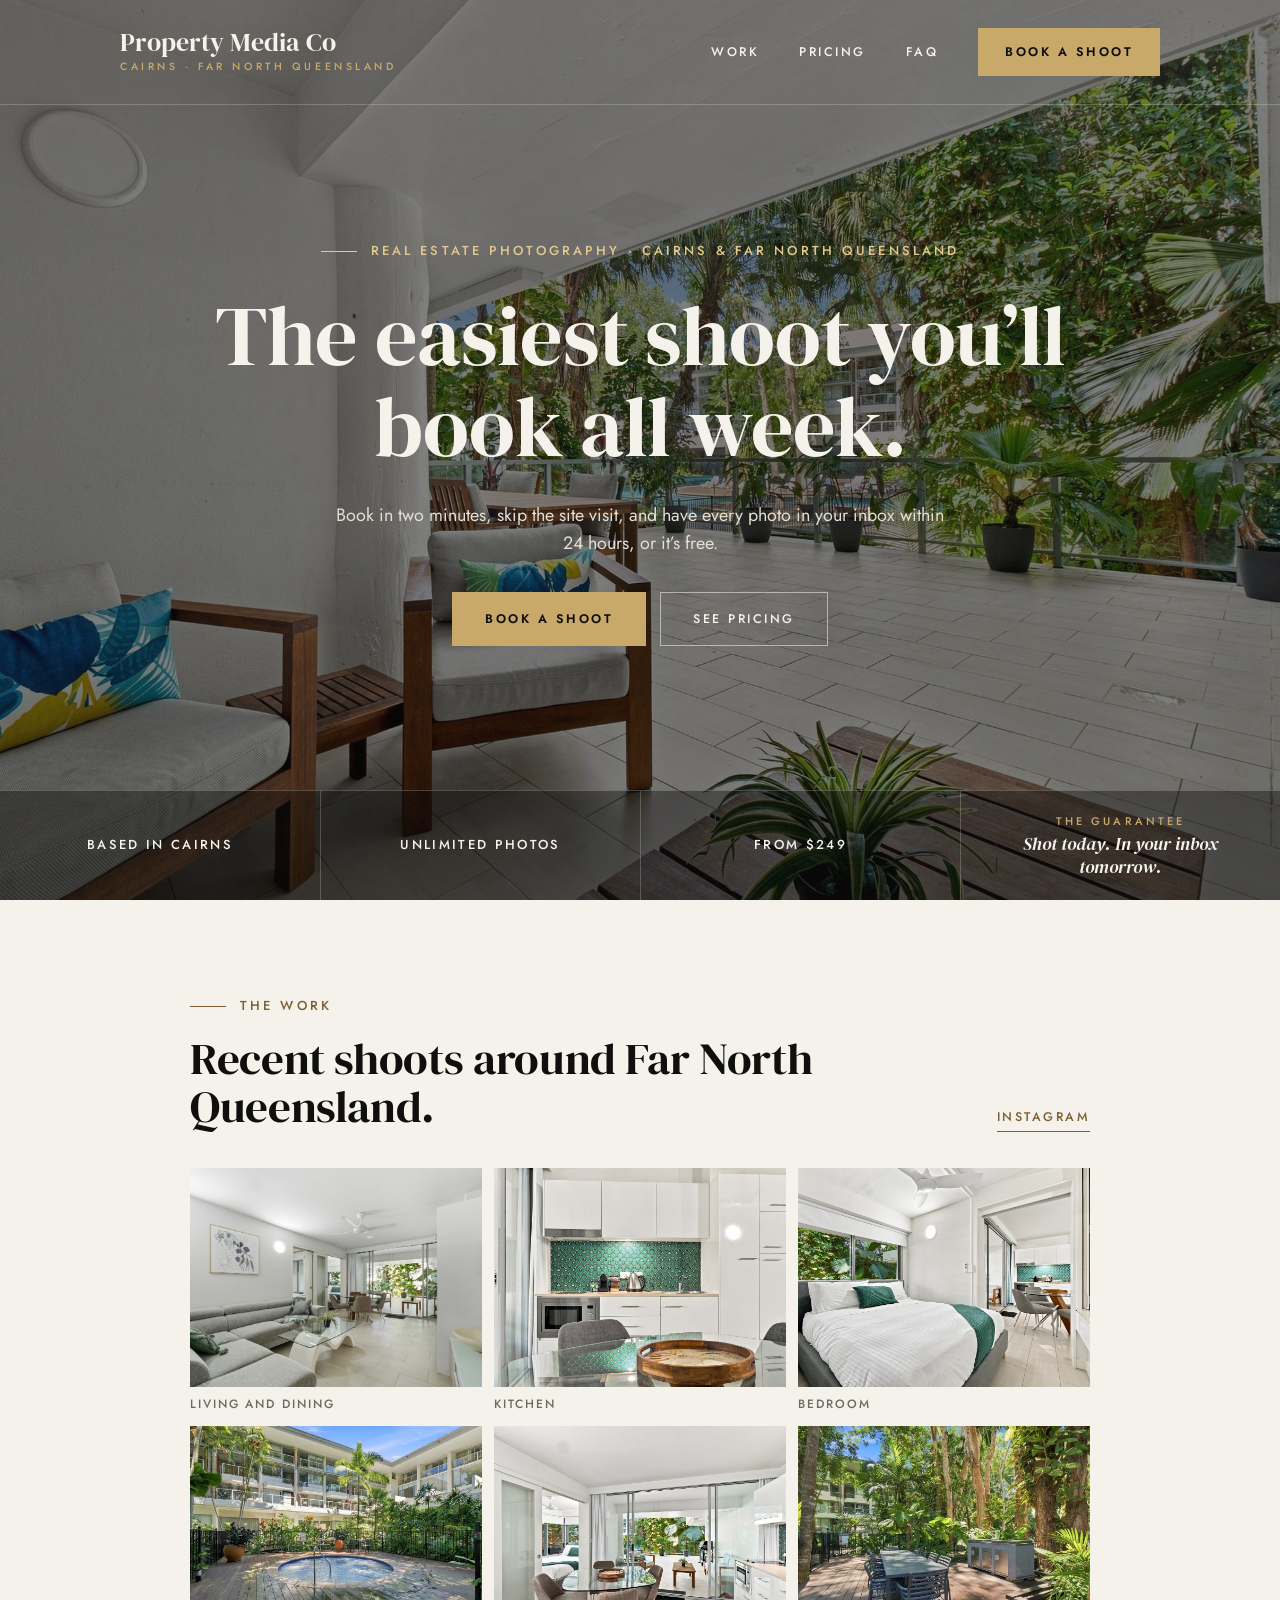
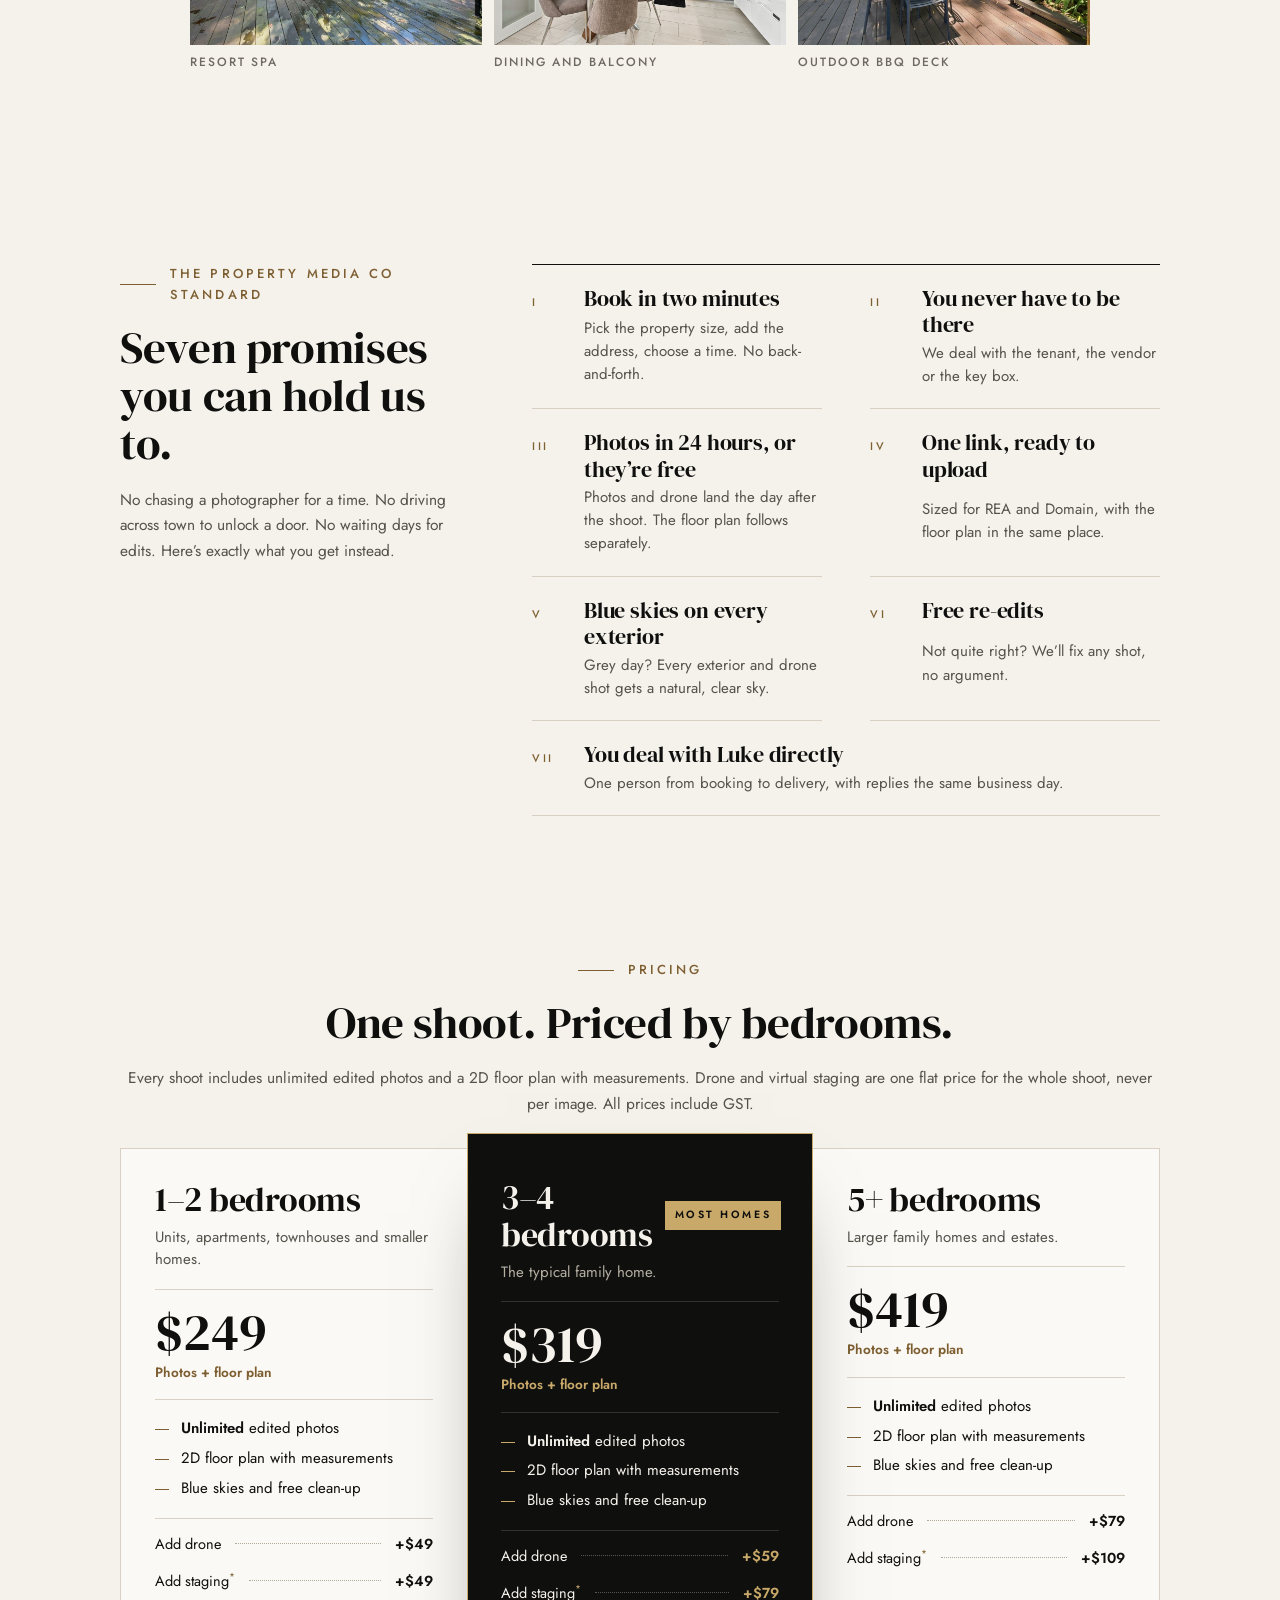
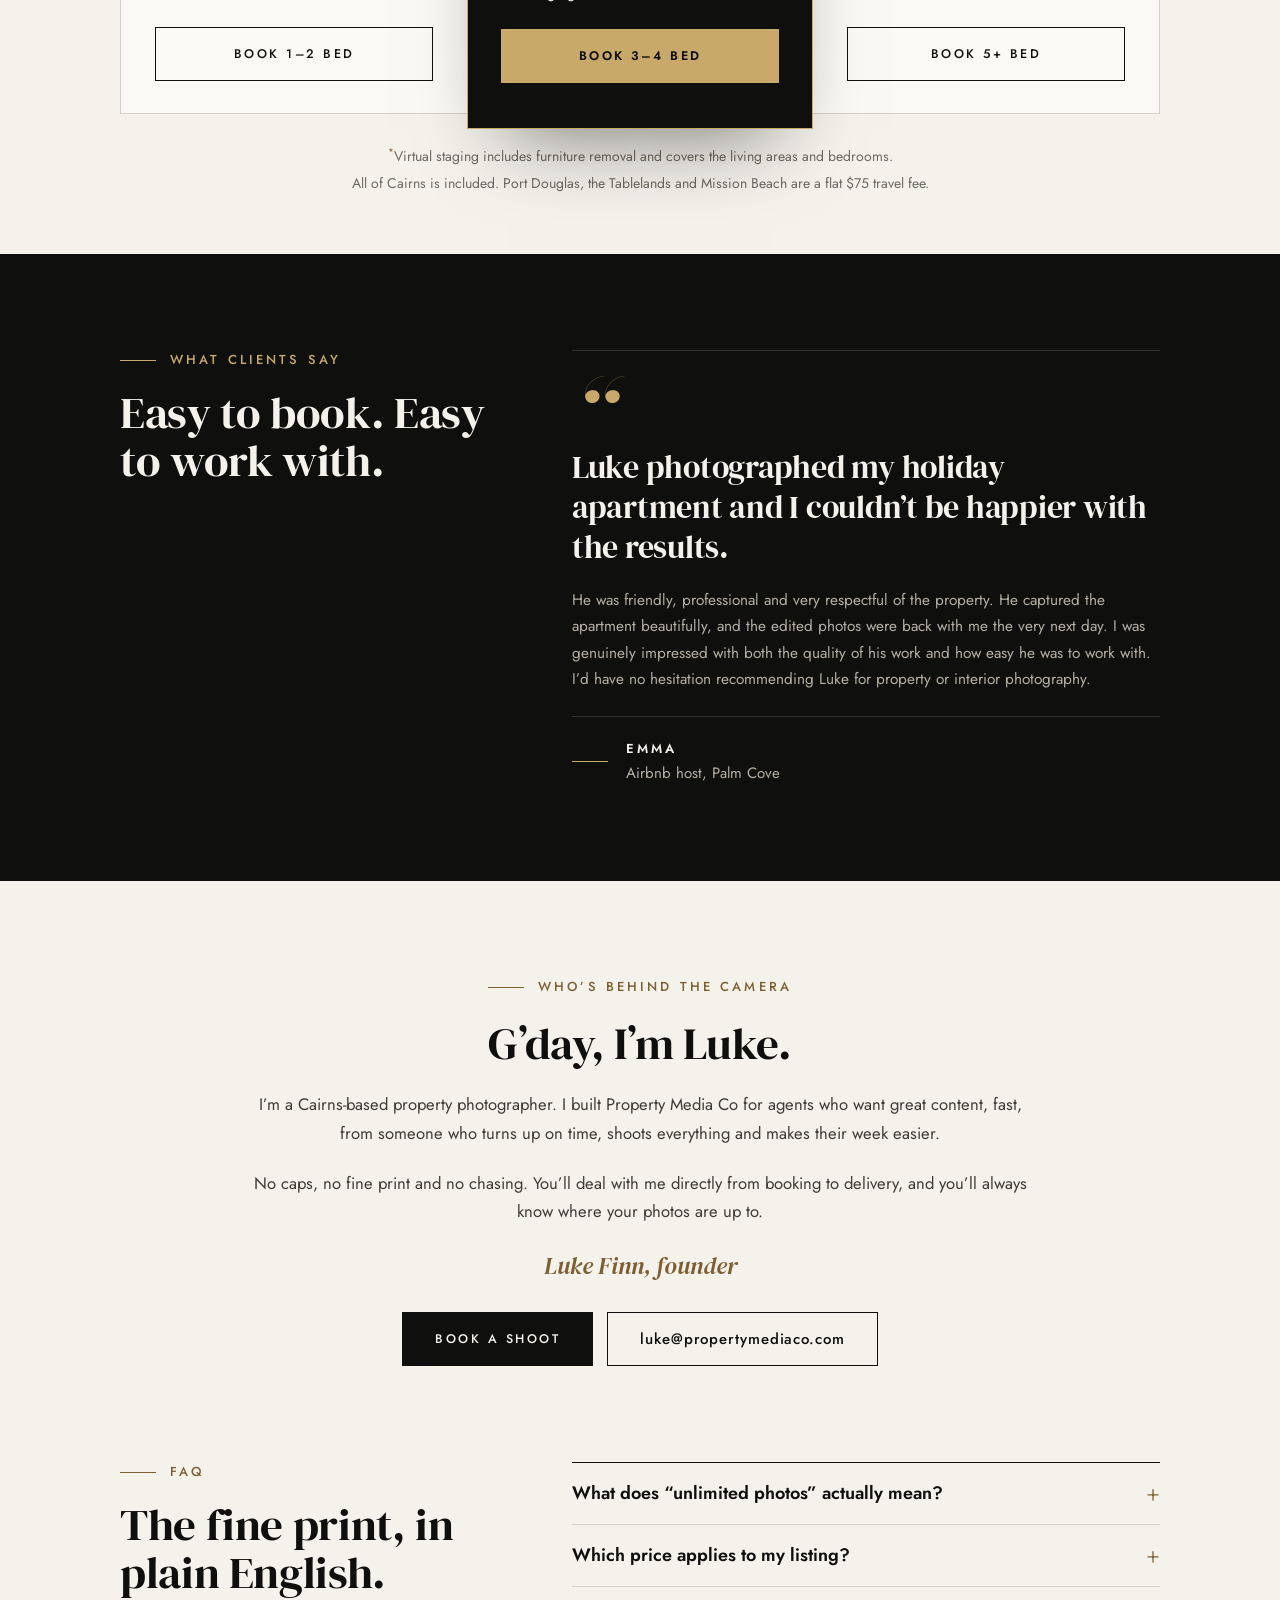
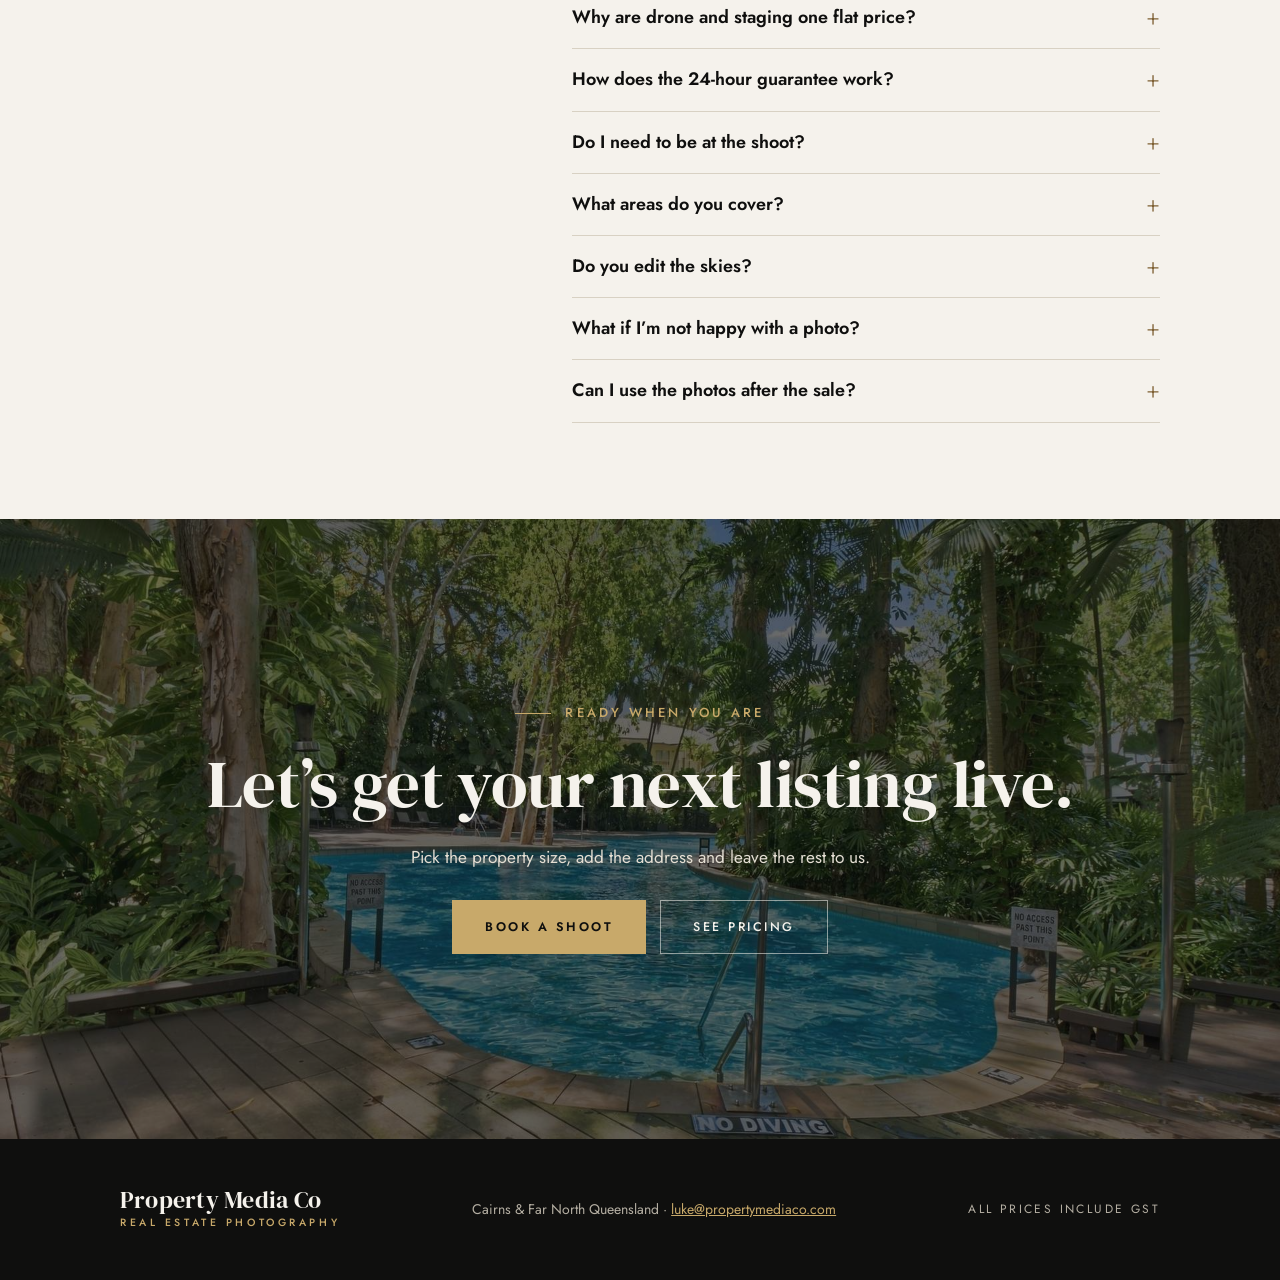
==== commit de758aa4: "New pricing: tiered by bedrooms with flat drone and staging add-ons Replace Basic/Essentials/Signatu" ====
--- a/index.html
+++ b/index.html
@@ -4,7 +4,7 @@
 <meta charset="utf-8">
 <meta name="viewport" content="width=device-width, initial-scale=1">
 <title>Property Media Co | Real estate photography, Cairns &amp; Far North Queensland</title>
-<meta name="description" content="Real estate photo and video for agents across Cairns and Far North Queensland. Book in two minutes, skip the site visit, and have every photo in your inbox within 24 hours, or it’s free.">
+<meta name="description" content="Real estate photography for agents across Cairns and Far North Queensland. Unlimited photos and a floor plan from $249. Book in two minutes, skip the site visit, and have every photo in your inbox within 24 hours, or it’s free.">
 <link rel="canonical" href="https://propertymediaco.com/">
 <meta property="og:type" content="website">
 <meta property="og:title" content="Property Media Co | The easiest shoot you’ll book all week">
@@ -44,20 +44,20 @@
     <button class="menu-toggle" type="button" aria-expanded="false" aria-controls="site-nav"><span class="bars" aria-hidden="true"></span><span class="menu-label">Menu</span></button>
     <nav id="site-nav" class="nav" aria-label="Main">
       <a href="#work">Work</a>
-      <a href="#packages">Packages</a>
+      <a href="#packages">Pricing</a>
       <a href="#faq">FAQ</a>
       <a class="btn-gold" href="book.html">Book a shoot</a>
     </nav>
   </header>
 
   <div id="main" class="hero-body wrap center">
-    <div class="eyebrow"><span>Real estate photo &amp; video<span class="hide-sm"> · Cairns &amp; Far North Queensland</span></span></div>
+    <div class="eyebrow"><span>Real estate photography<span class="hide-sm"> · Cairns &amp; Far North Queensland</span></span></div>
     <h1 class="display h1">The easiest shoot you’ll book all week.</h1>
     <div class="hero-foot">
       <p class="lead">Book in two minutes, skip the site visit, and have every photo in your inbox within 24 hours, or it’s free.</p>
       <div class="btn-row">
         <a class="btn-gold" href="book.html">Book a shoot</a>
-        <a class="btn-line" href="#packages">See packages</a>
+        <a class="btn-line" href="#packages">See pricing</a>
       </div>
     </div>
   </div>
@@ -65,7 +65,7 @@
   <div class="strip">
     <div>Based in Cairns</div>
     <div>Unlimited photos</div>
-    <div>Blue-sky editing</div>
+    <div>From $249</div>
     <div>
       <span class="guarantee-label">The guarantee</span>
       <span class="guarantee-text">Shot today. In your inbox tomorrow.</span>
@@ -77,7 +77,7 @@
   <a class="brand" href="#top" tabindex="-1"><span class="brand-name">Property Media Co</span></a>
   <nav class="sticky-links" aria-label="Sections">
     <a href="#work" tabindex="-1">Work</a>
-    <a href="#packages" tabindex="-1">Packages</a>
+    <a href="#packages" tabindex="-1">Pricing</a>
     <a href="#faq" tabindex="-1">FAQ</a>
     <a class="btn-gold" href="book.html" tabindex="-1">Book a shoot</a>
   </nav>
@@ -113,173 +113,123 @@
     <p class="body-lg muted"><span class="hide-sm">No chasing a photographer for a time. No driving across town to unlock a door. No waiting days for edits. Here’s exactly what you get instead.</span><span class="show-sm">No chasing, no key runs, no waiting on edits.</span></p>
   </div>
   <div class="promises">
-    <div class="promise"><span class="label">I</span><h3 class="display">Book in two minutes</h3><p>Pick a package, add the address, choose a time. No back-and-forth.</p></div>
+    <div class="promise"><span class="label">I</span><h3 class="display">Book in two minutes</h3><p>Pick the property size, add the address, choose a time. No back-and-forth.</p></div>
     <div class="promise"><span class="label">II</span><h3 class="display">You never have to be there</h3><p>We deal with the tenant, the vendor or the key box.</p></div>
-    <div class="promise"><span class="label">III</span><h3 class="display">Photos in 24 hours, or they’re free</h3><p>They land the day after the shoot. Video and reels follow separately.</p></div>
-    <div class="promise"><span class="label">IV</span><h3 class="display">One link, ready to upload</h3><p>Sized for REA and Domain, with the floor plan and video in one place.</p></div>
+    <div class="promise"><span class="label">III</span><h3 class="display">Photos in 24 hours, or they’re free</h3><p>Photos and drone land the day after the shoot. The floor plan follows separately.</p></div>
+    <div class="promise"><span class="label">IV</span><h3 class="display">One link, ready to upload</h3><p>Sized for REA and Domain, with the floor plan in the same place.</p></div>
     <div class="promise"><span class="label">V</span><h3 class="display">Blue skies on every exterior</h3><p>Grey day? Every exterior and drone shot gets a natural, clear sky.</p></div>
     <div class="promise"><span class="label">VI</span><h3 class="display">Free re-edits</h3><p>Not quite right? We’ll fix any shot, no argument.</p></div>
     <div class="promise wide"><span class="label">VII</span><h3 class="display">You deal with Luke directly</h3><p>One person from booking to delivery, with replies the same business day.</p></div>
   </div>
 </section>
 
-<!-- 4. PACKAGES -->
+<!-- 4. PRICING -->
 <section id="packages" class="packages-sec wrap" data-sec="packages">
   <div class="sec-head center">
-    <div class="eyebrow">Packages</div>
-    <h2 class="display h2">Every package comes with unlimited photos.</h2>
-    <p class="body-lg muted">All prices include GST. Not sure which one? <a href="book.html?package=unsure">Send us the address</a> and we’ll recommend one.</p>
+    <div class="eyebrow">Pricing</div>
+    <h2 class="display h2">One shoot. Priced by bedrooms.</h2>
+    <p class="body-lg muted">Every shoot includes unlimited edited photos and a 2D floor plan with measurements. Drone and virtual staging are one flat price for the whole shoot, never per image. All prices include GST.</p>
   </div>
 
   <!-- Cards: laptop and desktop -->
   <div class="packages">
     <article class="pkg">
       <div class="pkg-head">
-        <h3 class="display">Basic</h3>
-        <p class="pkg-desc">Photos and a floor plan. Suits units, rentals and listings that don’t need drone.</p>
+        <h3 class="display">1–2 bedrooms</h3>
+        <p class="pkg-desc">Units, apartments, townhouses and smaller homes.</p>
       </div>
       <div class="price-block">
-        <div class="price-line"><span class="price">$350</span></div>
-        <span class="save">Worth $428 booked separately</span>
+        <div class="price-line"><span class="price">$249</span></div>
+        <span class="save">Photos + floor plan</span>
       </div>
       <div class="pkg-list">
         <div class="li"><span><b>Unlimited</b> edited photos</span></div>
         <div class="li"><span>2D floor plan with measurements</span></div>
-        <div class="li"><span>Free clean-up of bins, cars and cords</span></div>
-      </div>
-      <a class="btn-ghost cta" href="book.html?package=basic">Book Basic</a>
+        <div class="li"><span>Blue skies and free clean-up</span></div>
+      </div>
+      <div class="pkg-addons">
+        <div class="row sm"><span>Add drone</span><span class="dots"></span><span class="p">+$49</span></div>
+        <div class="row sm"><span>Add staging<sup>*</sup></span><span class="dots"></span><span class="p">+$49</span></div>
+      </div>
+      <a class="btn-ghost cta" href="book.html?package=small">Book 1–2 bed</a>
     </article>
 
     <article class="pkg pkg-featured on-dark">
       <div class="pkg-head">
-        <div class="pkg-head-row"><h3 class="display">Essentials</h3><span class="badge">Recommended</span></div>
-        <p class="pkg-desc">Everything a listing needs, with drone. Suits most family homes.</p>
+        <div class="pkg-head-row"><h3 class="display">3–4 bedrooms</h3><span class="badge">Most homes</span></div>
+        <p class="pkg-desc">The typical family home.</p>
       </div>
       <div class="price-block">
-        <div class="price-line"><span class="price">$469</span></div>
-        <span class="save">Worth $527 booked separately</span>
+        <div class="price-line"><span class="price">$319</span></div>
+        <span class="save">Photos + floor plan</span>
       </div>
       <div class="pkg-list">
         <div class="li"><span><b>Unlimited</b> edited photos</span></div>
-        <div class="li"><span><b>10 drone photos</b></span></div>
         <div class="li"><span>2D floor plan with measurements</span></div>
-        <div class="li"><span>Free clean-up of bins, cars and cords</span></div>
-      </div>
-      <a class="btn-gold cta" href="book.html?package=essentials">Book Essentials</a>
+        <div class="li"><span>Blue skies and free clean-up</span></div>
+      </div>
+      <div class="pkg-addons">
+        <div class="row sm"><span>Add drone</span><span class="dots"></span><span class="p">+$59</span></div>
+        <div class="row sm"><span>Add staging<sup>*</sup></span><span class="dots"></span><span class="p">+$79</span></div>
+      </div>
+      <a class="btn-gold cta" href="book.html?package=medium">Book 3–4 bed</a>
     </article>
 
     <article class="pkg">
       <div class="pkg-head">
-        <h3 class="display">Signature</h3>
-        <p class="pkg-desc">Photos, drone, floor plan and a branded listing video from one shoot.</p>
+        <h3 class="display">5+ bedrooms</h3>
+        <p class="pkg-desc">Larger family homes and estates.</p>
       </div>
       <div class="price-block">
-        <div class="price-line"><span class="price">$995</span></div>
-        <span class="save">Worth $1,301 booked separately</span>
+        <div class="price-line"><span class="price">$419</span></div>
+        <span class="save">Photos + floor plan</span>
       </div>
       <div class="pkg-list">
-        <div class="li"><span>Everything in Essentials, plus:</span></div>
-        <div class="li"><span><b>Listing video</b> (60–90 sec), branded to you</span></div>
-        <div class="li"><span>4 virtual twilight photos</span></div>
-        <div class="li"><span><b>Virtual staging</b> for 5 rooms</span></div>
-      </div>
-      <a class="btn-ghost cta" href="book.html?package=signature">Book Signature</a>
+        <div class="li"><span><b>Unlimited</b> edited photos</span></div>
+        <div class="li"><span>2D floor plan with measurements</span></div>
+        <div class="li"><span>Blue skies and free clean-up</span></div>
+      </div>
+      <div class="pkg-addons">
+        <div class="row sm"><span>Add drone</span><span class="dots"></span><span class="p">+$79</span></div>
+        <div class="row sm"><span>Add staging<sup>*</sup></span><span class="dots"></span><span class="p">+$109</span></div>
+      </div>
+      <a class="btn-ghost cta" href="book.html?package=large">Book 5+ bed</a>
     </article>
   </div>
 
   <!-- Comparison: tablet and mobile (all three side by side) -->
   <div class="compare-wrap">
     <table class="compare">
-      <caption class="sr-only">Compare packages</caption>
+      <caption class="sr-only">Prices by property size</caption>
       <colgroup><col class="feat"><col><col><col></colgroup>
       <thead>
         <tr>
-          <th scope="col"><span class="sr-only">Included</span></th>
-          <th scope="col"><span class="c-name">Basic</span><span class="c-price">$350</span><span class="c-save">Save $78</span></th>
-          <th scope="col" class="sig"><span class="c-badge">Recommended</span><span class="c-name">Essentials</span><span class="c-price">$469</span><span class="c-save">Save $58</span></th>
-          <th scope="col"><span class="c-name">Signature</span><span class="c-price">$995</span><span class="c-save">Save $306</span></th>
+          <th scope="col"><span class="sr-only">Bedrooms</span></th>
+          <th scope="col"><span class="c-name">1–2 bed</span><span class="c-price">$249</span></th>
+          <th scope="col" class="sig"><span class="c-badge">Most homes</span><span class="c-name">3–4 bed</span><span class="c-price">$319</span></th>
+          <th scope="col"><span class="c-name">5+ bed</span><span class="c-price">$419</span></th>
         </tr>
       </thead>
       <tbody>
         <tr><th scope="row">Unlimited photos</th><td class="yes">✓</td><td class="sig yes">✓</td><td class="yes">✓</td></tr>
         <tr><th scope="row">Floor plan</th><td class="yes">✓</td><td class="sig yes">✓</td><td class="yes">✓</td></tr>
-        <tr><th scope="row">Free clean-up</th><td class="yes">✓</td><td class="sig yes">✓</td><td class="yes">✓</td></tr>
-        <tr><th scope="row">Drone photos</th><td class="no">—</td><td class="sig">10</td><td>10</td></tr>
-        <tr><th scope="row">Listing video</th><td class="no">—</td><td class="sig no">—</td><td>60–90s</td></tr>
-        <tr><th scope="row">Virtual twilights</th><td class="no">—</td><td class="sig no">—</td><td>4</td></tr>
-        <tr><th scope="row">Virtual staging</th><td class="no">—</td><td class="sig no">—</td><td>5 rooms</td></tr>
+        <tr><th scope="row">Add drone</th><td>+$49</td><td class="sig">+$59</td><td>+$79</td></tr>
+        <tr><th scope="row">Add staging<sup>*</sup></th><td>+$49</td><td class="sig">+$79</td><td>+$109</td></tr>
       </tbody>
       <tfoot>
         <tr>
           <td></td>
-          <td><a class="mini" href="book.html?package=basic" aria-label="Book Basic">Book</a></td>
-          <td class="sig"><a class="mini" href="book.html?package=essentials" aria-label="Book Essentials">Book</a></td>
-          <td><a class="mini" href="book.html?package=signature" aria-label="Book Signature">Book</a></td>
+          <td><a class="mini" href="book.html?package=small" aria-label="Book 1 to 2 bedrooms">Book</a></td>
+          <td class="sig"><a class="mini" href="book.html?package=medium" aria-label="Book 3 to 4 bedrooms">Book</a></td>
+          <td><a class="mini" href="book.html?package=large" aria-label="Book 5 or more bedrooms">Book</a></td>
         </tr>
       </tfoot>
     </table>
-    <p class="compare-note">All include unlimited photos, blue-sky editing and free re-edits.</p>
-  </div>
-
-</section>
-
-<!-- 5. VALUE STACK -->
-<section class="value stone section wrap" data-sec="value">
-  <div class="sec-head gap-18">
-    <div class="eyebrow">What you actually get</div>
-    <h2 class="display h2">Everything in Signature, item by item.</h2>
-    <p class="body-lg muted">Booked separately, this costs $1,301. As a package it’s <b style="color: var(--ink)">$995</b>, leaving <b style="color: var(--ink)">$306</b> in your budget for the next listing.</p>
-    <div class="btn-row"><a class="btn" href="book.html?package=signature">Lock in Signature</a></div>
-  </div>
-  <div class="value-card">
-    <div class="row"><span>Unlimited edited photos</span><span class="dots"></span><span class="p">$329</span></div>
-    <div class="row"><span>10 drone photos</span><span class="dots"></span><span class="p">$99</span></div>
-    <div class="row"><span>2D floor plan</span><span class="dots"></span><span class="p">$99</span></div>
-    <div class="row"><span>Branded listing video</span><span class="dots"></span><span class="p">$549</span></div>
-    <div class="row"><span>4 virtual twilight photos</span><span class="dots"></span><span class="p">$100</span></div>
-    <div class="row"><span>Virtual staging (5 rooms)</span><span class="dots"></span><span class="p">$125</span></div>
-    <div class="row"><span>24-hour photo guarantee</span><span class="dots"></span><span class="p" style="color: var(--bronze)">Included</span></div>
-    <div class="value-total"><span>Worth, booked separately</span><span>$1,301</span></div>
-    <div class="value-final"><span>Signature package</span><span class="price">$995</span></div>
-  </div>
-</section>
-
-<!-- 6. SINGLES + ADD-ONS -->
-<section class="menu-sec section wrap" data-sec="menu">
-  <div class="sec-head-row">
-    <div class="sec-head">
-      <div class="eyebrow">Singles &amp; add-ons</div>
-      <h2 class="display h2">Just need one thing? One price each.</h2>
-    </div>
-    <p class="body-lg muted" style="max-width: 440px">No “from” pricing and no second price if you bundle. GST included.</p>
-  </div>
-  <div class="tabs" role="tablist" aria-label="Price lists">
-    <button type="button" role="tab" id="tab-singles" aria-controls="panel-singles" aria-selected="true">Single services</button>
-    <button type="button" role="tab" id="tab-addons" aria-controls="panel-addons" aria-selected="false">Add-ons</button>
-  </div>
-  <div class="menu-lists">
-    <div class="panel stack" id="panel-singles" role="tabpanel" aria-labelledby="tab-singles">
-      <h3 class="list-head">Single services</h3>
-      <div class="row sm"><span>Photos, up to 20 <span style="color: var(--muted-2)">(units &amp; rentals)</span></span><span class="dots"></span><span class="p">$265</span></div>
-      <div class="row sm"><span>Photos, unlimited</span><span class="dots"></span><span class="p">$329</span></div>
-      <div class="row sm"><span>Drone photos (up to 10)</span><span class="dots"></span><span class="p">$199</span></div>
-      <div class="row sm"><span>Listing video (60–90 sec)</span><span class="dots"></span><span class="p">$549</span></div>
-      <div class="row sm"><span>Vertical social reel</span><span class="dots"></span><span class="p">$299</span></div>
-      <div class="row sm"><span>2D floor plan</span><span class="dots"></span><span class="p">$149</span></div>
-      <div class="btn-row" style="margin-top: 22px"><a class="btn-ghost" href="book.html?package=single">Book a single service</a></div>
-    </div>
-    <div class="panel stack is-hidden" id="panel-addons" role="tabpanel" aria-labelledby="tab-addons">
-      <h3 class="list-head">Add-ons <span>with any package or photo shoot</span></h3>
-      <div class="row sm"><span>10 drone photos</span><span class="dots"></span><span class="p">+$99</span></div>
-      <div class="row sm"><span>Floor plan</span><span class="dots"></span><span class="p">+$99</span></div>
-      <div class="row sm"><span>Real twilight shoot</span><span class="dots"></span><span class="p">+$149</span></div>
-      <div class="row sm"><span>Social reel (with video)</span><span class="dots"></span><span class="p">+$199</span></div>
-      <div class="row sm"><span>Agent intro and voiceover</span><span class="dots"></span><span class="p">+$149</span></div>
-      <div class="row sm"><span>Virtual twilight</span><span class="dots"></span><span class="p">+$25 / image</span></div>
-      <div class="row sm"><span>Virtual staging</span><span class="dots"></span><span class="p">+$25 / room</span></div>
-      <div class="row sm"><span>Major object removal</span><span class="dots"></span><span class="p">+$25 / image</span></div>
-      <div class="row sm"><span>Travel outside Cairns</span><span class="dots"></span><span class="p">+$75</span></div>
-    </div>
+  </div>
+
+  <div class="pkg-foot">
+    <p><sup>*</sup>Virtual staging includes furniture removal and covers the living areas and bedrooms.</p>
+    <p>All of Cairns is included. Port Douglas, the Tablelands and Mission Beach are a flat $75 travel fee.</p>
   </div>
 </section>
 
@@ -329,8 +279,16 @@
       <p>Every room, angle and feature worth showing gets shot and edited. We don’t stop at a number and we won’t bill you for extras. A two-bed unit and a five-bed home get the same promise.</p>
     </details>
     <details>
+      <summary>Which price applies to my listing?</summary>
+      <p>It’s based on the number of bedrooms. Studios and 1–2 bedroom units sit in the first tier, 3–4 bedroom homes in the second, and 5 or more in the third. Not sure? <a href="book.html?package=unsure">Send us the address</a> and we’ll confirm the price before the shoot.</p>
+    </details>
+    <details>
+      <summary>Why are drone and staging one flat price?</summary>
+      <p>Because you should know the total before you book. Drone and virtual staging are priced once for the whole shoot, not per image, so the invoice never grows with the photo count.</p>
+    </details>
+    <details>
       <summary>How does the 24-hour guarantee work?</summary>
-      <p>Your photos, including drone shots, are delivered within 24 hours of the shoot. If they’re late, the photography is free. The guarantee covers photos only. Video, reels and floor plans are delivered separately.</p>
+      <p>Your photos, including drone shots, are delivered within 24 hours of the shoot. If they’re late, the photography is free. The guarantee covers photos only. Floor plans are delivered separately.</p>
     </details>
     <details>
       <summary>Do I need to be at the shoot?</summary>
@@ -362,10 +320,10 @@
   <div class="final-inner wrap">
     <div class="eyebrow">Ready when you are</div>
     <h2 class="display">Let’s get your next listing live.</h2>
-    <p>Pick a package, add the address and leave the rest to us.</p>
+    <p>Pick the property size, add the address and leave the rest to us.</p>
     <div class="btn-row">
       <a class="btn-gold" href="book.html">Book a shoot</a>
-      <a class="btn-line" href="#packages">Compare packages</a>
+      <a class="btn-line" href="#packages">See pricing</a>
     </div>
   </div>
 </section>
@@ -375,7 +333,7 @@
 <footer class="site-footer wrap">
   <a class="brand" href="#top">
     <span class="brand-name">Property Media Co</span>
-    <span class="brand-tag">Real estate photo &amp; video</span>
+    <span class="brand-tag">Real estate photography</span>
   </a>
   <span>Cairns &amp; Far North Queensland · <a href="mailto:luke@propertymediaco.com">luke@propertymediaco.com</a></span>
   <span class="footer-note">All prices include GST</span>
--- a/assets/css/styles.css
+++ b/assets/css/styles.css
@@ -223,6 +223,15 @@
 .pkg-featured .save { color: var(--gold); }
 .pkg-list { display: flex; flex-direction: column; gap: 8px; }
 .pkg .cta { margin-top: auto; }
+.pkg-addons { display: flex; flex-direction: column; padding-top: 6px; border-top: 1px solid var(--line); }
+.pkg-featured .pkg-addons { border-color: var(--line-dark); }
+.pkg-addons .row.sm { padding: 7px 0; font-size: 14.5px; }
+.pkg-featured .row .dots { border-bottom-color: #5A564E; }
+.pkg-featured .row .p { color: var(--gold); }
+.packages-sec sup { font-size: .7em; line-height: 0; color: var(--bronze); }
+.pkg-featured sup, .compare .sig sup { color: var(--gold); }
+.pkg-foot { display: flex; flex-direction: column; gap: 6px; text-align: center; font-size: 14px; line-height: 1.5; color: var(--muted-2); }
+
 .pkg-note { text-align: center; font-size: 15px; color: var(--muted); }
 .pkg-note a { font-weight: 600; text-underline-offset: 4px; }
 
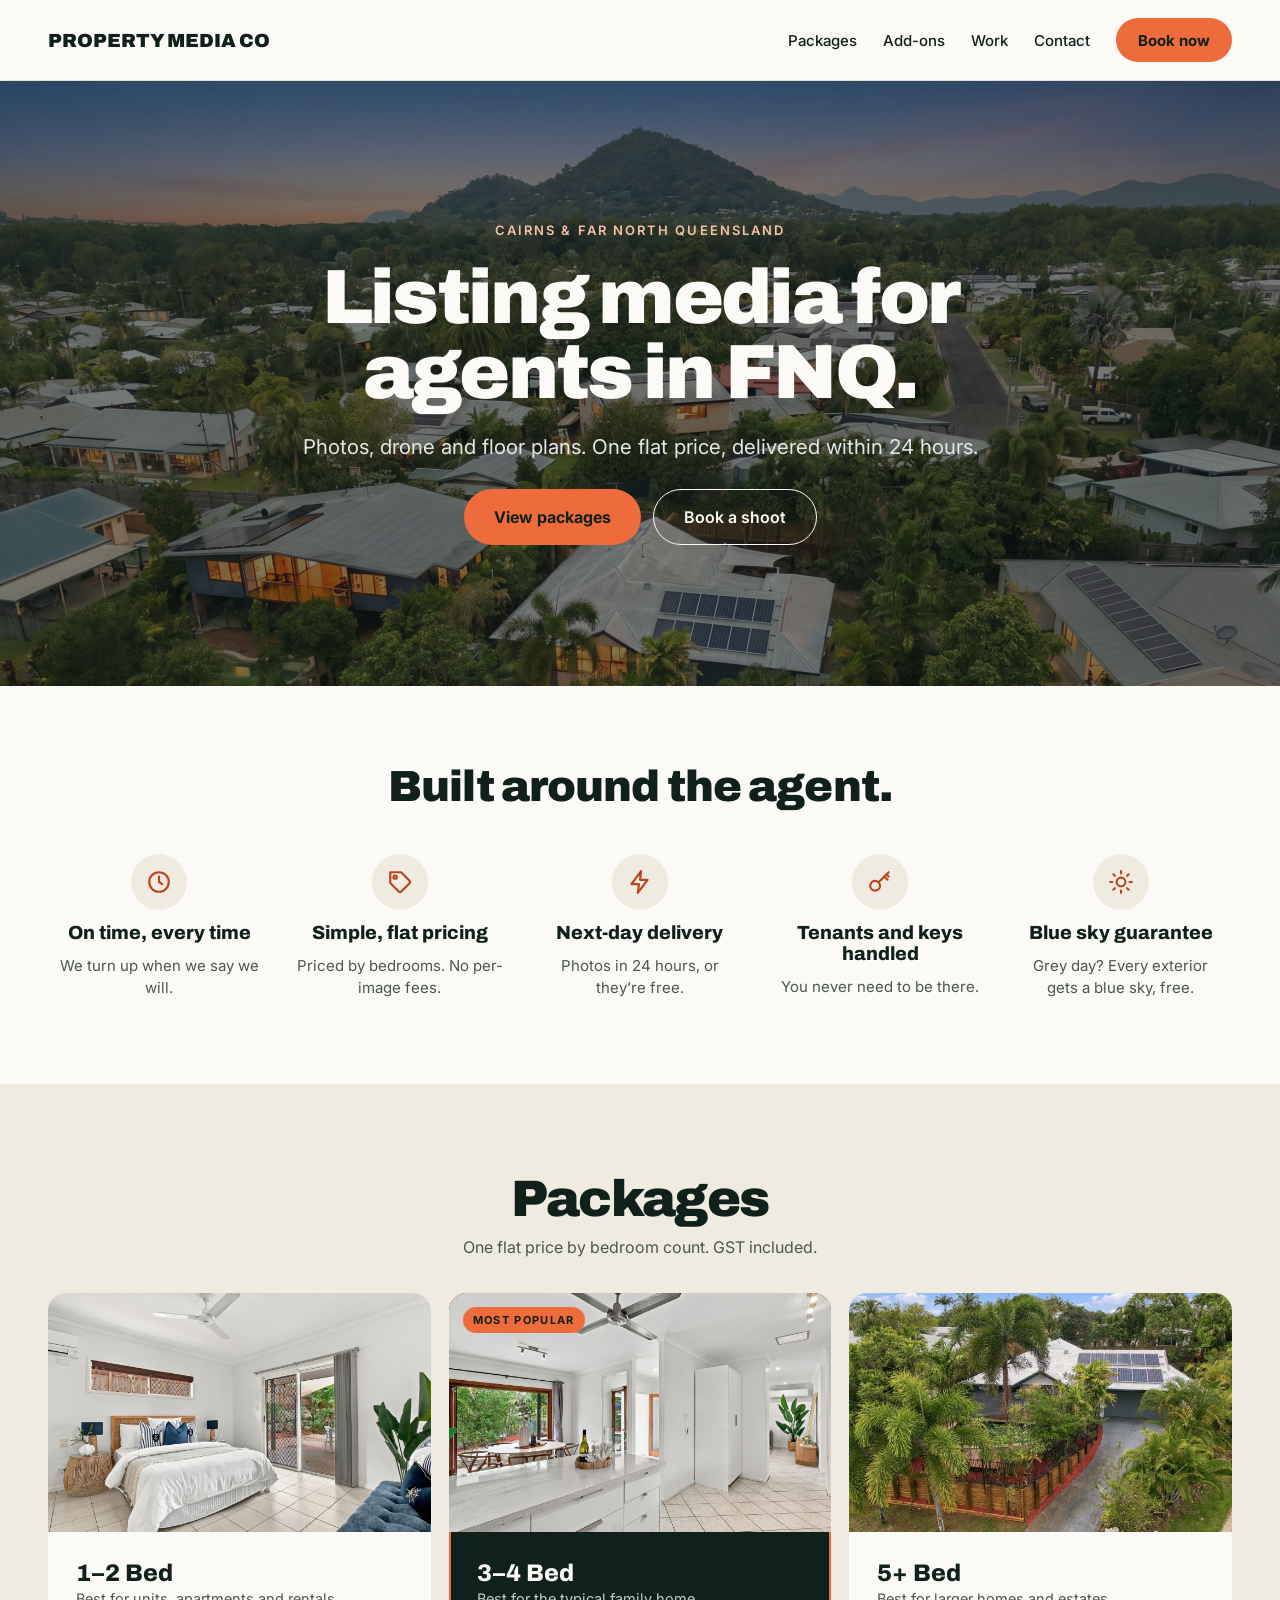
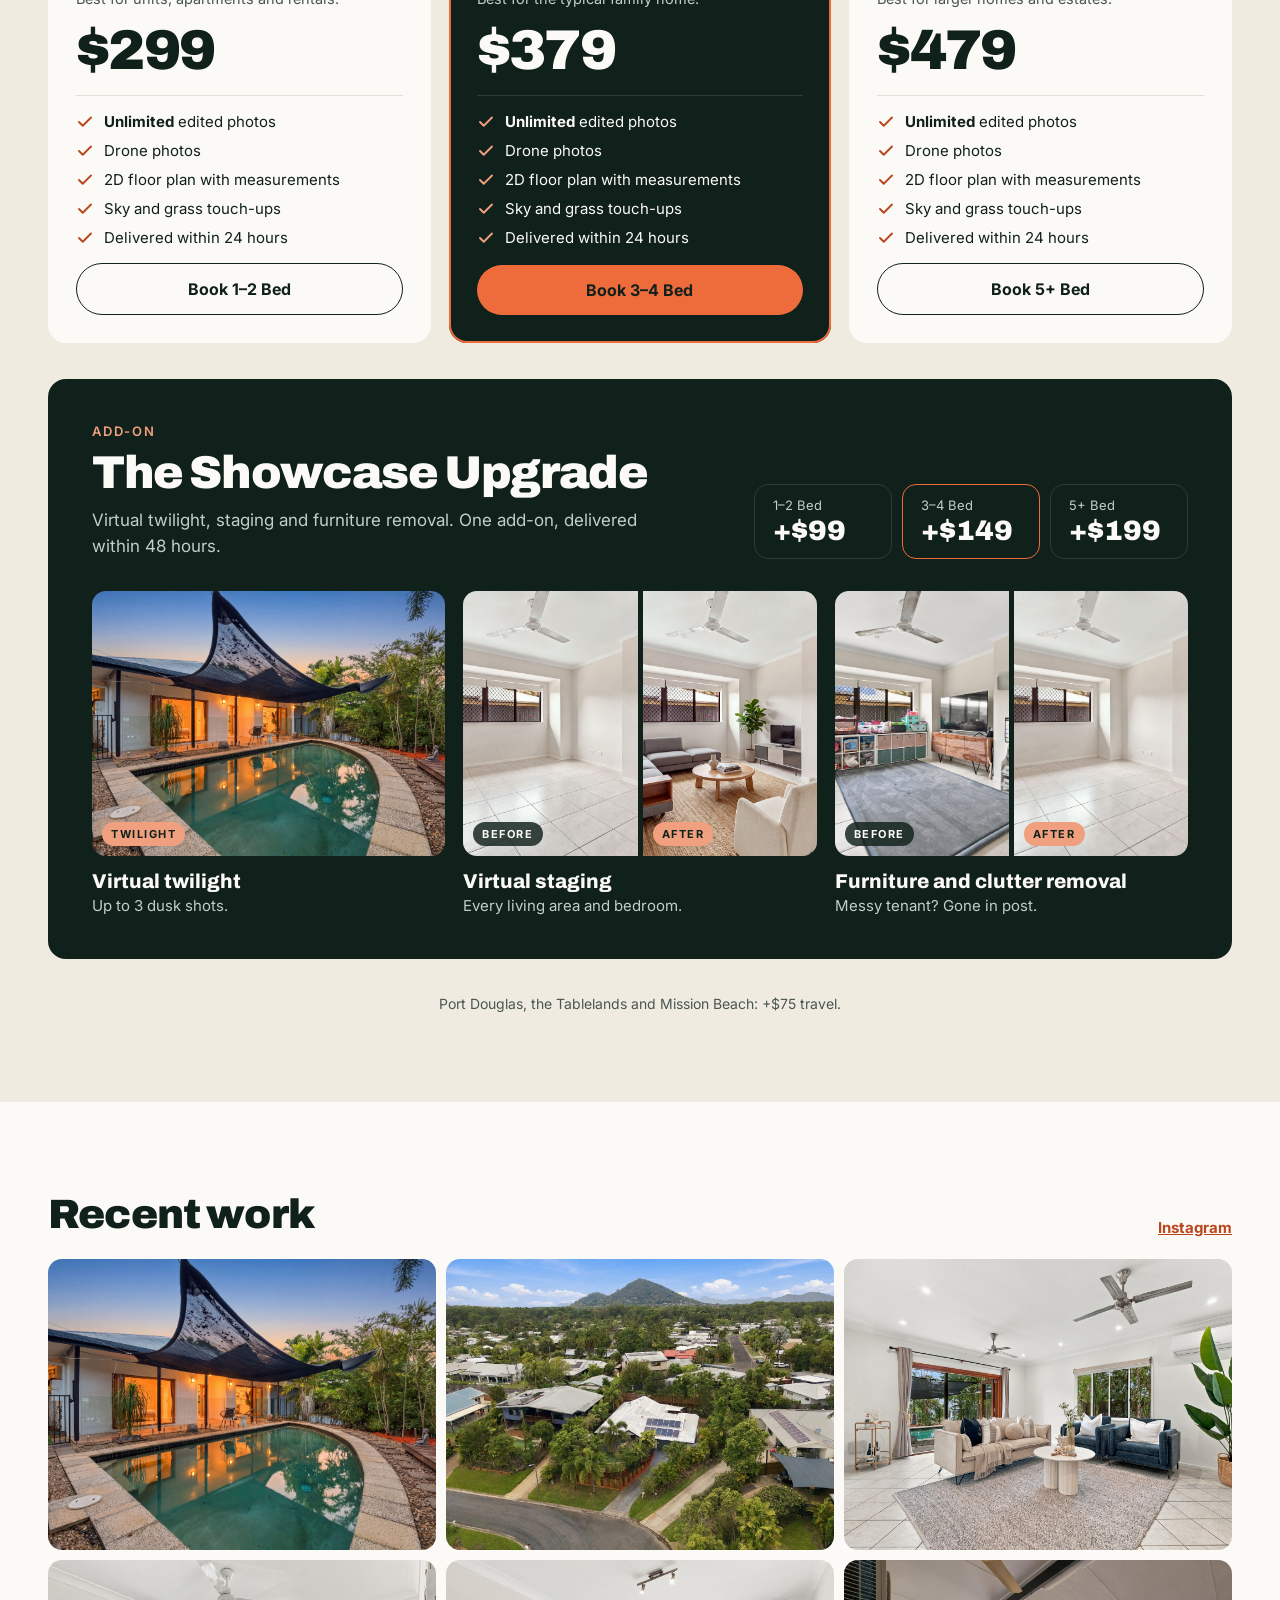
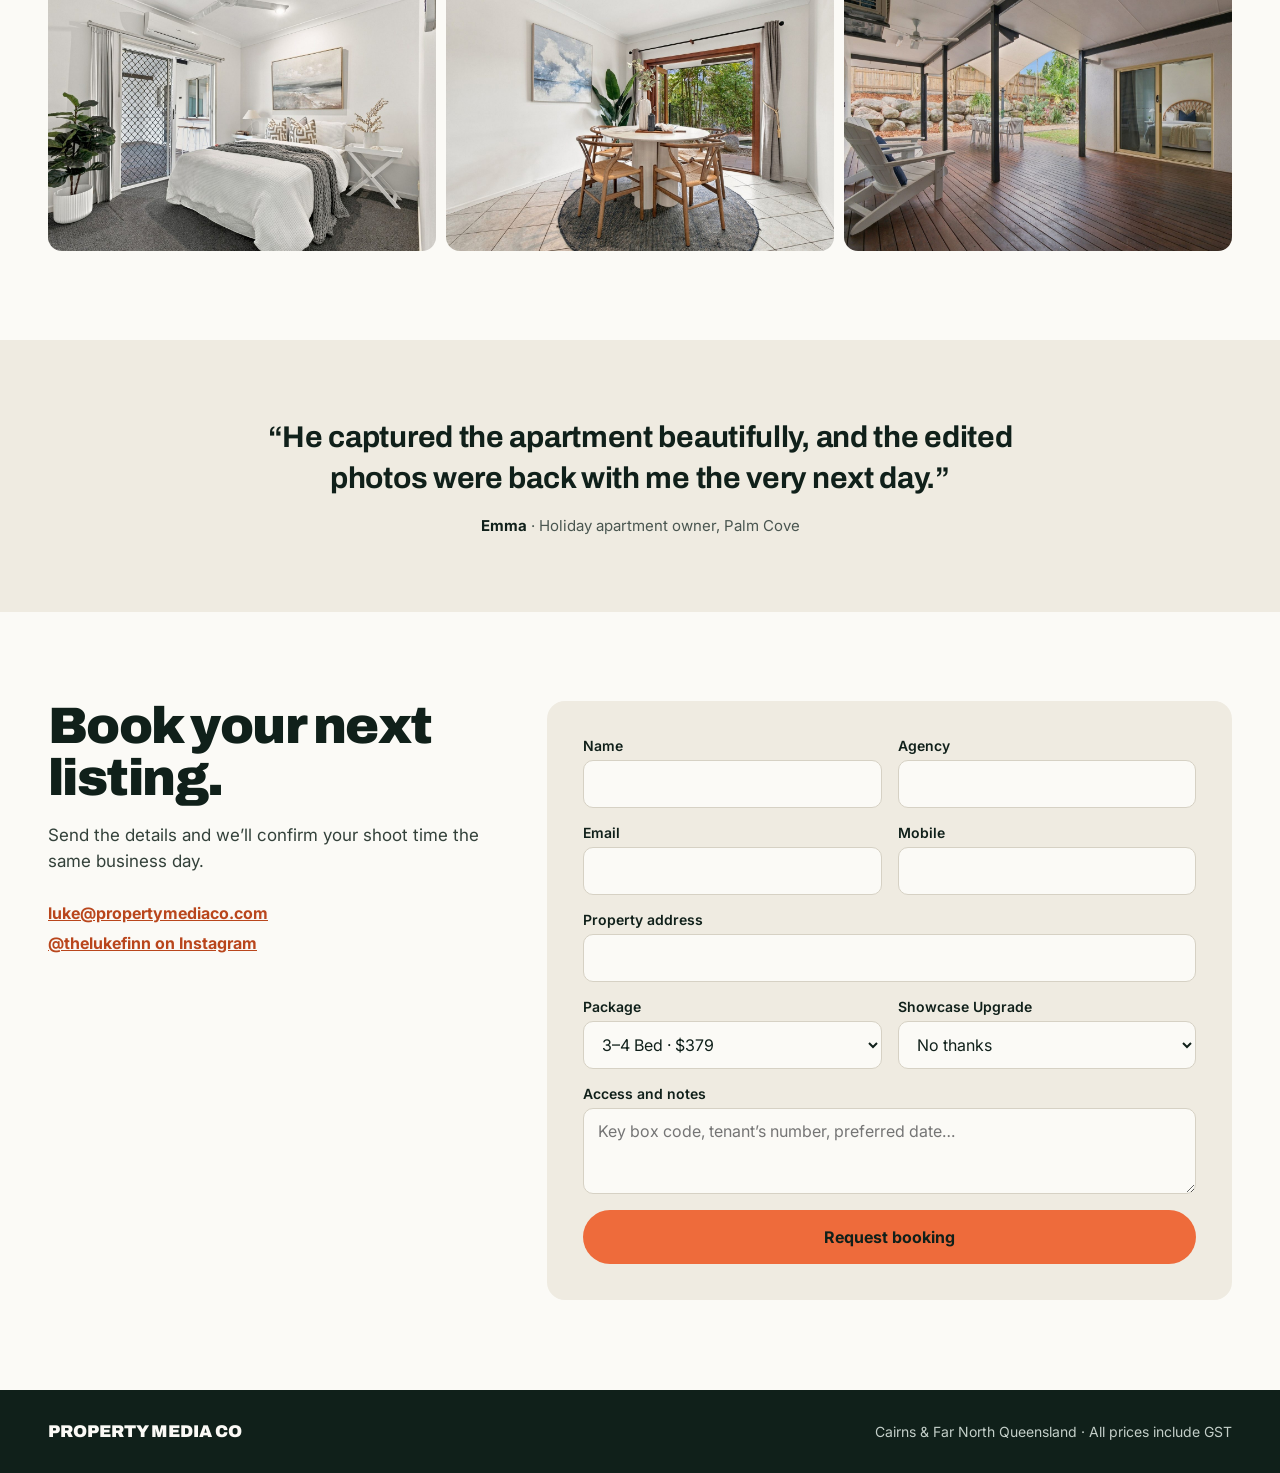
==== commit 98fd0a3c: "New landing page: FNQ listing media, flat bedroom pricing, Showcase Upgrade and new photos Co-Author" ====
--- a/index.html
+++ b/index.html
@@ -3,21 +3,37 @@
 <head>
 <meta charset="utf-8">
 <meta name="viewport" content="width=device-width, initial-scale=1">
-<title>Property Media Co | Real estate photography, Cairns &amp; Far North Queensland</title>
-<meta name="description" content="Real estate photography for agents across Cairns and Far North Queensland. Unlimited photos and a floor plan from $249. Book in two minutes, skip the site visit, and have every photo in your inbox within 24 hours, or it’s free.">
+<title>Property Media Co | Listing media for agents in Far North Queensland</title>
+<meta name="description" content="Real estate photos, drone and floor plans for agents in Cairns and Far North Queensland. One flat price by bedrooms, delivered within 24 hours.">
 <link rel="canonical" href="https://propertymediaco.com/">
 <meta property="og:type" content="website">
-<meta property="og:title" content="Property Media Co | The easiest shoot you’ll book all week">
-<meta property="og:description" content="Unlimited photos, blue skies on every exterior, and photos in your inbox within 24 hours, or they’re free.">
+<meta property="og:title" content="Property Media Co | Listing media for agents in FNQ">
+<meta property="og:description" content="Photos, drone and floor plans. One flat price, delivered within 24 hours.">
 <meta property="og:image" content="https://propertymediaco.com/assets/img/og-image.jpg">
 <meta property="og:url" content="https://propertymediaco.com/">
-<meta name="theme-color" content="#0F0F0E">
+<meta name="theme-color" content="#10201A">
 <link rel="icon" href="favicon.svg" type="image/svg+xml">
+<link rel="preload" as="image" href="assets/img/hero-dusk-aerial.jpg" imagesrcset="assets/img/hero-dusk-aerial-sm.jpg 1000w, assets/img/hero-dusk-aerial.jpg 2400w" imagesizes="100vw">
 <link rel="preconnect" href="https://fonts.googleapis.com">
-<link rel="preconnect" href="https://fonts.gstatic.com" crossorigin>
-<link href="https://fonts.googleapis.com/css2?family=DM+Serif+Display:ital@0;1&amp;family=Bodoni+Moda:ital,opsz,wght@1,6..96,500&amp;family=Jost:wght@400;500;600&amp;display=swap" rel="stylesheet">
-<link rel="stylesheet" href="assets/css/styles.css">
-<link rel="preload" as="image" href="assets/img/hero-balcony.jpg" imagesrcset="assets/img/hero-balcony-sm.jpg 1000w, assets/img/hero-balcony.jpg 1920w" imagesizes="100vw">
+<link rel="preconnect" href="https://fonts.gstatic.com" crossorigin="">
+<link href="https://fonts.googleapis.com/css2?family=Archivo:wght@500;700;800;900&amp;family=Inter:wght@400;500;600;700&amp;display=swap" rel="stylesheet">
+<style>
+body{margin:0;background:#FBFAF6;color:#10201A;font-family:Inter,system-ui,sans-serif;-webkit-font-smoothing:antialiased}
+a{color:#B9461C}a:hover{color:#8E3412}
+img{display:block;max-width:100%}
+.pkg-grid{display:grid;grid-template-columns:repeat(3,minmax(0,1fr));gap:18px;align-items:stretch}
+.val-grid{display:grid;grid-template-columns:repeat(5,minmax(0,1fr));gap:18px}
+@media (max-width:1100px){.val-grid{grid-template-columns:repeat(3,minmax(0,1fr))}}
+.quote-grid{display:grid;grid-template-columns:repeat(3,minmax(0,1fr));gap:16px}
+.field{display:flex;flex-direction:column;gap:6px;font-size:14px;font-weight:600}
+.field input,.field select,.field textarea{font:inherit;font-weight:400;font-size:16px;padding:12px 14px;min-height:48px;box-sizing:border-box;border:1.5px solid #D6D1C4;border-radius:10px;background:#FBFAF6;color:#10201A}
+.port-grid{display:grid;grid-template-columns:repeat(3,minmax(0,1fr));gap:10px}
+.port-grid img{width:100%;aspect-ratio:4/3;object-fit:cover;border-radius:14px}
+@media (max-width:900px){.port-grid{grid-template-columns:repeat(2,minmax(0,1fr))}}
+@media (max-width:900px){.pkg-grid{grid-template-columns:minmax(0,1fr)}.val-grid{grid-template-columns:repeat(2,minmax(0,1fr))}.quote-grid{grid-template-columns:minmax(0,1fr)}}
+@media (max-width:520px){.val-grid{grid-template-columns:minmax(0,1fr)}}
+</style>
+<style>html{scroll-behavior:smooth}</style>
 <!-- Google Analytics -->
 <script async src="https://www.googletagmanager.com/gtag/js?id=G-0E709NHM2E"></script>
 <script>
@@ -29,316 +45,260 @@
 <script src="assets/js/analytics.js" defer></script>
 </head>
 <body>
-<a class="skip-link" href="#main">Skip to content</a>
-
-<!-- 1. HERO -->
-<section id="top" class="hero on-dark" data-sec="hero">
-  <img class="hero-bg" src="assets/img/hero-balcony.jpg" srcset="assets/img/hero-balcony-sm.jpg 1000w, assets/img/hero-balcony.jpg 1920w" sizes="100vw" alt="Covered balcony with timber lounge furniture overlooking tropical rainforest and a resort pool" fetchpriority="high">
-  <div class="hero-shade"></div>
-
-  <header class="site-header wrap">
-    <a class="brand" href="#top" aria-label="Property Media Co, home">
-      <span class="brand-name">Property Media Co</span>
-      <span class="brand-tag">Cairns · Far North Queensland</span>
-    </a>
-    <button class="menu-toggle" type="button" aria-expanded="false" aria-controls="site-nav"><span class="bars" aria-hidden="true"></span><span class="menu-label">Menu</span></button>
-    <nav id="site-nav" class="nav" aria-label="Main">
-      <a href="#work">Work</a>
-      <a href="#packages">Pricing</a>
-      <a href="#faq">FAQ</a>
-      <a class="btn-gold" href="book.html">Book a shoot</a>
+<div style="width: 100%; font-family: Inter, system-ui, sans-serif; color: #10201A; background: #FBFAF6">
+
+<!-- NAV -->
+<header style="padding: 18px clamp(20px, 4vw, 48px); border-bottom: 1px solid #E4E0D5">
+  <div style="max-width: 1200px; margin: 0 auto; display: flex; align-items: center; justify-content: space-between; gap: 20px; flex-wrap: wrap">
+    <a href="#top" style="font-family: Archivo, sans-serif; font-weight: 900; font-size: 19px; text-transform: uppercase; color: #10201A; text-decoration: none">Property Media Co</a>
+    <nav aria-label="Main" style="display: flex; align-items: center; gap: 26px; flex-wrap: wrap; font-size: 15px; font-weight: 500">
+      <a href="#pricing" style="color: #10201A; text-decoration: none">Packages</a>
+      <a href="#showcase" style="color: #10201A; text-decoration: none">Add-ons</a>
+      <a href="#work" style="color: #10201A; text-decoration: none">Work</a>
+      <a href="#contact" style="color: #10201A; text-decoration: none">Contact</a>
+      <a href="#contact" style="display: inline-flex; align-items: center; min-height: 44px; padding: 0 22px; background: #EE6B3B; color: #10201A; font-weight: 700; text-decoration: none; border-radius: 999px">Book now</a>
     </nav>
-  </header>
-
-  <div id="main" class="hero-body wrap center">
-    <div class="eyebrow"><span>Real estate photography<span class="hide-sm"> · Cairns &amp; Far North Queensland</span></span></div>
-    <h1 class="display h1">The easiest shoot you’ll book all week.</h1>
-    <div class="hero-foot">
-      <p class="lead">Book in two minutes, skip the site visit, and have every photo in your inbox within 24 hours, or it’s free.</p>
-      <div class="btn-row">
-        <a class="btn-gold" href="book.html">Book a shoot</a>
-        <a class="btn-line" href="#packages">See pricing</a>
-      </div>
-    </div>
-  </div>
-
-  <div class="strip">
-    <div>Based in Cairns</div>
-    <div>Unlimited photos</div>
-    <div>From $249</div>
-    <div>
-      <span class="guarantee-label">The guarantee</span>
-      <span class="guarantee-text">Shot today. In your inbox tomorrow.</span>
-    </div>
-  </div>
-</section>
-
-<header class="sticky-bar wrap" id="sticky-bar" aria-hidden="true">
-  <a class="brand" href="#top" tabindex="-1"><span class="brand-name">Property Media Co</span></a>
-  <nav class="sticky-links" aria-label="Sections">
-    <a href="#work" tabindex="-1">Work</a>
-    <a href="#packages" tabindex="-1">Pricing</a>
-    <a href="#faq" tabindex="-1">FAQ</a>
-    <a class="btn-gold" href="book.html" tabindex="-1">Book a shoot</a>
-  </nav>
+  </div>
 </header>
-<a class="book-fab" id="book-fab" href="book.html">Book a shoot</a>
-
-<main>
-
-<!-- 2. RECENT WORK -->
-<section id="work" class="work section wrap" data-sec="work">
-  <div class="sec-head-row">
-    <div class="sec-head">
-      <div class="eyebrow">The work</div>
-      <h2 class="display h2">Recent shoots around Far North Queensland.</h2>
-    </div>
-    <a class="text-link" href="https://instagram.com/thelukefinn" target="_blank" rel="noopener">Instagram</a>
-  </div>
-  <div class="gallery">
-    <figure><img src="assets/img/living-room.jpg" alt="Bright open-plan living room flowing out to a rainforest balcony" loading="lazy" width="1800" height="1350"><figcaption>Living and dining</figcaption></figure>
-    <figure><img src="assets/img/kitchen.jpg" alt="White kitchen with a green fish-scale tile splashback" loading="lazy" width="1100" height="825"><figcaption>Kitchen</figcaption></figure>
-    <figure><img src="assets/img/bedroom-rainforest.jpg" alt="Bedroom with a rainforest window view and teal accents" loading="lazy" width="1100" height="825"><figcaption>Bedroom</figcaption></figure>
-    <figure><img src="assets/img/resort-spa.jpg" alt="Resort apartment building above a tropical spa and deck" loading="lazy" width="1100" height="825"><figcaption>Resort spa</figcaption></figure>
-    <figure><img src="assets/img/dining-balcony.jpg" alt="Dining area opening through glass sliders to a tropical balcony" loading="lazy" width="1100" height="825"><figcaption>Dining and balcony</figcaption></figure>
-    <figure><img src="assets/img/bbq-deck.jpg" alt="Outdoor BBQ and dining deck under rainforest canopy" loading="lazy" width="1100" height="825"><figcaption>Outdoor BBQ deck</figcaption></figure>
-  </div>
-</section>
-
-<!-- 3. THE STANDARD -->
-<section class="standard section wrap" data-sec="standard">
-  <div class="sec-head">
-    <div class="eyebrow">The Property Media Co standard</div>
-    <h2 class="display h2">Seven promises you can hold us to.</h2>
-    <p class="body-lg muted"><span class="hide-sm">No chasing a photographer for a time. No driving across town to unlock a door. No waiting days for edits. Here’s exactly what you get instead.</span><span class="show-sm">No chasing, no key runs, no waiting on edits.</span></p>
-  </div>
-  <div class="promises">
-    <div class="promise"><span class="label">I</span><h3 class="display">Book in two minutes</h3><p>Pick the property size, add the address, choose a time. No back-and-forth.</p></div>
-    <div class="promise"><span class="label">II</span><h3 class="display">You never have to be there</h3><p>We deal with the tenant, the vendor or the key box.</p></div>
-    <div class="promise"><span class="label">III</span><h3 class="display">Photos in 24 hours, or they’re free</h3><p>Photos and drone land the day after the shoot. The floor plan follows separately.</p></div>
-    <div class="promise"><span class="label">IV</span><h3 class="display">One link, ready to upload</h3><p>Sized for REA and Domain, with the floor plan in the same place.</p></div>
-    <div class="promise"><span class="label">V</span><h3 class="display">Blue skies on every exterior</h3><p>Grey day? Every exterior and drone shot gets a natural, clear sky.</p></div>
-    <div class="promise"><span class="label">VI</span><h3 class="display">Free re-edits</h3><p>Not quite right? We’ll fix any shot, no argument.</p></div>
-    <div class="promise wide"><span class="label">VII</span><h3 class="display">You deal with Luke directly</h3><p>One person from booking to delivery, with replies the same business day.</p></div>
-  </div>
-</section>
-
-<!-- 4. PRICING -->
-<section id="packages" class="packages-sec wrap" data-sec="packages">
-  <div class="sec-head center">
-    <div class="eyebrow">Pricing</div>
-    <h2 class="display h2">One shoot. Priced by bedrooms.</h2>
-    <p class="body-lg muted">Every shoot includes unlimited edited photos and a 2D floor plan with measurements. Drone and virtual staging are one flat price for the whole shoot, never per image. All prices include GST.</p>
-  </div>
-
-  <!-- Cards: laptop and desktop -->
-  <div class="packages">
-    <article class="pkg">
-      <div class="pkg-head">
-        <h3 class="display">1–2 bedrooms</h3>
-        <p class="pkg-desc">Units, apartments, townhouses and smaller homes.</p>
-      </div>
-      <div class="price-block">
-        <div class="price-line"><span class="price">$249</span></div>
-        <span class="save">Photos + floor plan</span>
-      </div>
-      <div class="pkg-list">
-        <div class="li"><span><b>Unlimited</b> edited photos</span></div>
-        <div class="li"><span>2D floor plan with measurements</span></div>
-        <div class="li"><span>Blue skies and free clean-up</span></div>
-      </div>
-      <div class="pkg-addons">
-        <div class="row sm"><span>Add drone</span><span class="dots"></span><span class="p">+$49</span></div>
-        <div class="row sm"><span>Add staging<sup>*</sup></span><span class="dots"></span><span class="p">+$49</span></div>
-      </div>
-      <a class="btn-ghost cta" href="book.html?package=small">Book 1–2 bed</a>
-    </article>
-
-    <article class="pkg pkg-featured on-dark">
-      <div class="pkg-head">
-        <div class="pkg-head-row"><h3 class="display">3–4 bedrooms</h3><span class="badge">Most homes</span></div>
-        <p class="pkg-desc">The typical family home.</p>
-      </div>
-      <div class="price-block">
-        <div class="price-line"><span class="price">$319</span></div>
-        <span class="save">Photos + floor plan</span>
-      </div>
-      <div class="pkg-list">
-        <div class="li"><span><b>Unlimited</b> edited photos</span></div>
-        <div class="li"><span>2D floor plan with measurements</span></div>
-        <div class="li"><span>Blue skies and free clean-up</span></div>
-      </div>
-      <div class="pkg-addons">
-        <div class="row sm"><span>Add drone</span><span class="dots"></span><span class="p">+$59</span></div>
-        <div class="row sm"><span>Add staging<sup>*</sup></span><span class="dots"></span><span class="p">+$79</span></div>
-      </div>
-      <a class="btn-gold cta" href="book.html?package=medium">Book 3–4 bed</a>
-    </article>
-
-    <article class="pkg">
-      <div class="pkg-head">
-        <h3 class="display">5+ bedrooms</h3>
-        <p class="pkg-desc">Larger family homes and estates.</p>
-      </div>
-      <div class="price-block">
-        <div class="price-line"><span class="price">$419</span></div>
-        <span class="save">Photos + floor plan</span>
-      </div>
-      <div class="pkg-list">
-        <div class="li"><span><b>Unlimited</b> edited photos</span></div>
-        <div class="li"><span>2D floor plan with measurements</span></div>
-        <div class="li"><span>Blue skies and free clean-up</span></div>
-      </div>
-      <div class="pkg-addons">
-        <div class="row sm"><span>Add drone</span><span class="dots"></span><span class="p">+$79</span></div>
-        <div class="row sm"><span>Add staging<sup>*</sup></span><span class="dots"></span><span class="p">+$109</span></div>
-      </div>
-      <a class="btn-ghost cta" href="book.html?package=large">Book 5+ bed</a>
-    </article>
-  </div>
-
-  <!-- Comparison: tablet and mobile (all three side by side) -->
-  <div class="compare-wrap">
-    <table class="compare">
-      <caption class="sr-only">Prices by property size</caption>
-      <colgroup><col class="feat"><col><col><col></colgroup>
-      <thead>
-        <tr>
-          <th scope="col"><span class="sr-only">Bedrooms</span></th>
-          <th scope="col"><span class="c-name">1–2 bed</span><span class="c-price">$249</span></th>
-          <th scope="col" class="sig"><span class="c-badge">Most homes</span><span class="c-name">3–4 bed</span><span class="c-price">$319</span></th>
-          <th scope="col"><span class="c-name">5+ bed</span><span class="c-price">$419</span></th>
-        </tr>
-      </thead>
-      <tbody>
-        <tr><th scope="row">Unlimited photos</th><td class="yes">✓</td><td class="sig yes">✓</td><td class="yes">✓</td></tr>
-        <tr><th scope="row">Floor plan</th><td class="yes">✓</td><td class="sig yes">✓</td><td class="yes">✓</td></tr>
-        <tr><th scope="row">Add drone</th><td>+$49</td><td class="sig">+$59</td><td>+$79</td></tr>
-        <tr><th scope="row">Add staging<sup>*</sup></th><td>+$49</td><td class="sig">+$79</td><td>+$109</td></tr>
-      </tbody>
-      <tfoot>
-        <tr>
-          <td></td>
-          <td><a class="mini" href="book.html?package=small" aria-label="Book 1 to 2 bedrooms">Book</a></td>
-          <td class="sig"><a class="mini" href="book.html?package=medium" aria-label="Book 3 to 4 bedrooms">Book</a></td>
-          <td><a class="mini" href="book.html?package=large" aria-label="Book 5 or more bedrooms">Book</a></td>
-        </tr>
-      </tfoot>
-    </table>
-  </div>
-
-  <div class="pkg-foot">
-    <p><sup>*</sup>Virtual staging includes furniture removal and covers the living areas and bedrooms.</p>
-    <p>All of Cairns is included. Port Douglas, the Tablelands and Mission Beach are a flat $75 travel fee.</p>
-  </div>
-</section>
-
-<!-- 7. TESTIMONIAL -->
-<section class="testimonial dark on-dark section wrap" data-sec="testimonial">
-  <div class="sec-head">
-    <div class="eyebrow">What clients say</div>
-    <h2 class="display h2">Easy to book. Easy to work with.</h2>
-  </div>
-  <figure class="quote">
-    <span class="num quote-mark" aria-hidden="true">“</span>
-    <blockquote>
-      <p class="display quote-lead">Luke photographed my holiday apartment and I couldn’t be happier with the results.</p>
-      <p class="quote-body">He was friendly, professional and very respectful of the property. He captured the apartment beautifully, and the edited photos were back with me the very next day. I was genuinely impressed with both the quality of his work and how easy he was to work with. I’d have no hesitation recommending Luke for property or interior photography.</p>
-    </blockquote>
-    <figcaption>
-      <span class="rule"></span>
-      <span><b>Emma</b><span class="who">Airbnb host, Palm Cove</span></span>
-    </figcaption>
+
+<!-- HERO -->
+
+
+<!-- VALUE POINTS -->
+<section id="top" data-sec="hero" style="position: relative; padding: clamp(88px, 11vw, 160px) clamp(20px, 4vw, 48px); color: #FBFAF6; overflow: hidden">
+  <img src="assets/img/hero-dusk-aerial.jpg" srcset="assets/img/hero-dusk-aerial-sm.jpg 1000w, assets/img/hero-dusk-aerial.jpg 2400w" sizes="100vw" alt="" fetchpriority="high" style="position: absolute; inset: 0; width: 100%; height: 100%; object-fit: cover; object-position: center 4%">
+  <div style="position: absolute; inset: 0; background: rgba(16,32,26,.52)"></div>
+  <div style="position: relative; max-width: 900px; margin: 0 auto; text-align: center; display: flex; flex-direction: column; align-items: center; gap: 22px">
+    <span style="font-size: 13px; font-weight: 600; letter-spacing: 0.16em; text-transform: uppercase; color: #F6C2A9">Cairns &amp; Far North Queensland</span>
+    <h1 style="margin: 0; font-family: Archivo, sans-serif; font-weight: 900; font-size: clamp(42px, 6vw, 84px); line-height: 0.98; letter-spacing: -0.035em">Listing media for agents in FNQ.</h1>
+    <p style="margin: 0; font-size: clamp(17px, 1.6vw, 21px); line-height: 1.5; color: #E3E8E5">Photos, drone and floor plans. One flat price, delivered within 24 hours.</p>
+    <div style="display: flex; gap: 12px; flex-wrap: wrap; justify-content: center; padding-top: 4px">
+      <a href="#pricing" style="display: inline-flex; align-items: center; justify-content: center; min-height: 54px; padding: 0 30px; background: #EE6B3B; color: #10201A; font-weight: 700; font-size: 16px; text-decoration: none; border-radius: 999px">View packages</a>
+      <a href="#contact" style="display: inline-flex; align-items: center; justify-content: center; min-height: 54px; padding: 0 30px; border: 1.5px solid #FBFAF6; color: #FBFAF6; font-weight: 600; font-size: 16px; text-decoration: none; border-radius: 999px">Book a shoot</a>
+    </div>
+  </div>
+</section><section style="padding: clamp(48px, 6vw, 80px) clamp(20px, 4vw, 48px)">
+  <div style="max-width: 1200px; margin: 0 auto; display: flex; flex-direction: column; gap: 36px">
+    <h2 style="margin: 0; text-align: center; font-family: Archivo, sans-serif; font-weight: 900; font-size: clamp(28px, 3.4vw, 44px); letter-spacing: -0.02em">Built around the agent.</h2>
+    <div class="val-grid">
+      <div style="display: flex; flex-direction: column; align-items: center; text-align: center; gap: 12px; padding: 8px">
+        <span style="width: 56px; height: 56px; border-radius: 999px; background: #EFEBE1; display: flex; align-items: center; justify-content: center"><svg width="26" height="26" viewBox="0 0 24 24" fill="none" stroke="#B9461C" stroke-width="2" stroke-linecap="round" stroke-linejoin="round" aria-hidden="true"><circle cx="12" cy="12" r="9"></circle><path d="M12 7v5l3 2"></path></svg></span>
+        <h3 style="margin: 0; font-family: Archivo, sans-serif; font-weight: 800; font-size: 19px">On time, every time</h3>
+        <p style="margin: 0; font-size: 15px; line-height: 1.5; color: #4A5650">We turn up when we say we will.</p>
+      </div>
+      <div style="display: flex; flex-direction: column; align-items: center; text-align: center; gap: 12px; padding: 8px">
+        <span style="width: 56px; height: 56px; border-radius: 999px; background: #EFEBE1; display: flex; align-items: center; justify-content: center"><svg width="26" height="26" viewBox="0 0 24 24" fill="none" stroke="#B9461C" stroke-width="2" stroke-linecap="round" stroke-linejoin="round" aria-hidden="true"><path d="M20.6 13.4 13.4 20.6a2 2 0 0 1-2.8 0L3 13V3h10l7.6 7.6a2 2 0 0 1 0 2.8z"></path><circle cx="7.5" cy="7.5" r="1.5"></circle></svg></span>
+        <h3 style="margin: 0; font-family: Archivo, sans-serif; font-weight: 800; font-size: 19px">Simple, flat pricing</h3>
+        <p style="margin: 0; font-size: 15px; line-height: 1.5; color: #4A5650">Priced by bedrooms. No per-image fees.</p>
+      </div>
+      <div style="display: flex; flex-direction: column; align-items: center; text-align: center; gap: 12px; padding: 8px">
+        <span style="width: 56px; height: 56px; border-radius: 999px; background: #EFEBE1; display: flex; align-items: center; justify-content: center"><svg width="26" height="26" viewBox="0 0 24 24" fill="none" stroke="#B9461C" stroke-width="2" stroke-linecap="round" stroke-linejoin="round" aria-hidden="true"><path d="M13 2 4 14h7l-1 8 9-12h-7z"></path></svg></span>
+        <h3 style="margin: 0; font-family: Archivo, sans-serif; font-weight: 800; font-size: 19px">Next-day delivery</h3>
+        <p style="margin: 0; font-size: 15px; line-height: 1.5; color: #4A5650">Photos in 24 hours, or they’re free.</p>
+      </div>
+      <div style="display: flex; flex-direction: column; align-items: center; text-align: center; gap: 12px; padding: 8px">
+        <span style="width: 56px; height: 56px; border-radius: 999px; background: #EFEBE1; display: flex; align-items: center; justify-content: center"><svg width="26" height="26" viewBox="0 0 24 24" fill="none" stroke="#B9461C" stroke-width="2" stroke-linecap="round" stroke-linejoin="round" aria-hidden="true"><circle cx="7.5" cy="15.5" r="4.5"></circle><path d="m10.7 12.3 9.3-9.3"></path><path d="m16 7 3 3"></path><path d="m18 5 2 2"></path></svg></span>
+        <h3 style="margin: 0; font-family: Archivo, sans-serif; font-weight: 800; font-size: 19px">Tenants and keys handled</h3>
+        <p style="margin: 0; font-size: 15px; line-height: 1.5; color: #4A5650">You never need to be there.</p>
+      </div>
+      <div style="display: flex; flex-direction: column; align-items: center; text-align: center; gap: 12px; padding: 8px">
+        <span style="width: 56px; height: 56px; border-radius: 999px; background: #EFEBE1; display: flex; align-items: center; justify-content: center"><svg width="26" height="26" viewBox="0 0 24 24" fill="none" stroke="#B9461C" stroke-width="2" stroke-linecap="round" stroke-linejoin="round" aria-hidden="true"><circle cx="12" cy="12" r="4"></circle><path d="M12 2v2M12 20v2M4.9 4.9l1.4 1.4M17.7 17.7l1.4 1.4M2 12h2M20 12h2M4.9 19.1l1.4-1.4M17.7 6.3l1.4-1.4"></path></svg></span>
+        <h3 style="margin: 0; font-family: Archivo, sans-serif; font-weight: 800; font-size: 19px">Blue sky guarantee</h3>
+        <p style="margin: 0; font-size: 15px; line-height: 1.5; color: #4A5650">Grey day? Every exterior gets a blue sky, free.</p>
+      </div>
+    </div>
+  </div>
+</section>
+
+<!-- PACKAGES -->
+<section id="pricing" data-sec="packages" style="padding: clamp(56px, 7vw, 96px) clamp(20px, 4vw, 48px); background: #EFEBE1">
+  <div style="max-width: 1200px; margin: 0 auto; display: flex; flex-direction: column; gap: 36px">
+    <div style="display: flex; flex-direction: column; align-items: center; text-align: center; gap: 12px">
+      <h2 style="margin: 0; font-family: Archivo, sans-serif; font-weight: 900; font-size: clamp(32px, 4vw, 52px); line-height: 1; letter-spacing: -0.03em">Packages</h2>
+      <p style="margin: 0; font-size: 16px; color: #4A5650">One flat price by bedroom count. GST included.</p>
+    </div>
+
+    <div class="pkg-grid">
+      <article style="background: #FBFAF6; border-radius: 18px; overflow: hidden; display: flex; flex-direction: column">
+        <img loading="lazy" src="assets/img/pkg-bedroom.jpg" alt="Primary bedroom with navy cushions and sliding doors to the garden" style="width: 100%; aspect-ratio: 16 / 10; object-fit: cover">
+        <div style="padding: 28px; display: flex; flex-direction: column; gap: 16px; flex-grow: 1">
+          <div style="display: flex; flex-direction: column; gap: 4px">
+            <h3 style="margin: 0; font-family: Archivo, sans-serif; font-weight: 800; font-size: 24px">1–2 Bed</h3>
+            <p style="margin: 0; font-size: 14.5px; color: #4A5650">Best for units, apartments and rentals.</p>
+          </div>
+          <div style="font-family: Archivo, sans-serif; font-weight: 900; font-size: 56px; line-height: 1; letter-spacing: -0.03em">$299</div>
+          <ul style="margin: 0; padding: 16px 0 0; list-style: none; display: flex; flex-direction: column; gap: 10px; border-top: 1px solid #E4E0D5; font-size: 15px">
+            <li style="display: flex; gap: 10px"><svg width="18" height="18" viewBox="0 0 24 24" fill="none" stroke="#B9461C" stroke-width="2.5" stroke-linecap="round" stroke-linejoin="round" aria-hidden="true" style="flex-shrink: 0; margin-top: 1px"><path d="M20 6 9 17l-5-5"></path></svg><span><b>Unlimited</b> edited photos</span></li>
+            <li style="display: flex; gap: 10px"><svg width="18" height="18" viewBox="0 0 24 24" fill="none" stroke="#B9461C" stroke-width="2.5" stroke-linecap="round" stroke-linejoin="round" aria-hidden="true" style="flex-shrink: 0; margin-top: 1px"><path d="M20 6 9 17l-5-5"></path></svg><span>Drone photos</span></li>
+            <li style="display: flex; gap: 10px"><svg width="18" height="18" viewBox="0 0 24 24" fill="none" stroke="#B9461C" stroke-width="2.5" stroke-linecap="round" stroke-linejoin="round" aria-hidden="true" style="flex-shrink: 0; margin-top: 1px"><path d="M20 6 9 17l-5-5"></path></svg><span>2D floor plan with measurements</span></li>
+            <li style="display: flex; gap: 10px"><svg width="18" height="18" viewBox="0 0 24 24" fill="none" stroke="#B9461C" stroke-width="2.5" stroke-linecap="round" stroke-linejoin="round" aria-hidden="true" style="flex-shrink: 0; margin-top: 1px"><path d="M20 6 9 17l-5-5"></path></svg><span>Sky and grass touch-ups</span></li>
+            <li style="display: flex; gap: 10px"><svg width="18" height="18" viewBox="0 0 24 24" fill="none" stroke="#B9461C" stroke-width="2.5" stroke-linecap="round" stroke-linejoin="round" aria-hidden="true" style="flex-shrink: 0; margin-top: 1px"><path d="M20 6 9 17l-5-5"></path></svg><span>Delivered within 24 hours</span></li>
+          </ul>
+          <a href="#contact" style="margin-top: auto; display: flex; align-items: center; justify-content: center; min-height: 50px; border: 1.5px solid #10201A; border-radius: 999px; color: #10201A; font-weight: 700; text-decoration: none">Book 1–2 Bed</a>
+        </div>
+      </article>
+
+      <article style="background: #10201A; color: #FBFAF6; border-radius: 18px; overflow: hidden; display: flex; flex-direction: column; outline: 2px solid #EE6B3B; outline-offset: -2px">
+        <div style="position: relative">
+          <img loading="lazy" src="assets/img/pkg-kitchen.jpg" alt="White kitchen with stone benchtop opening to the dining area" style="width: 100%; aspect-ratio: 16 / 10; object-fit: cover">
+          <span style="position: absolute; top: 14px; left: 14px; background: #EE6B3B; color: #10201A; font-size: 11px; font-weight: 700; letter-spacing: 0.12em; text-transform: uppercase; padding: 6px 10px; border-radius: 999px">Most popular</span>
+        </div>
+        <div style="padding: 28px; display: flex; flex-direction: column; gap: 16px; flex-grow: 1">
+          <div style="display: flex; flex-direction: column; gap: 4px">
+            <h3 style="margin: 0; font-family: Archivo, sans-serif; font-weight: 800; font-size: 24px">3–4 Bed</h3>
+            <p style="margin: 0; font-size: 14.5px; color: #C3CEC8">Best for the typical family home.</p>
+          </div>
+          <div style="font-family: Archivo, sans-serif; font-weight: 900; font-size: 56px; line-height: 1; letter-spacing: -0.03em">$379</div>
+          <ul style="margin: 0; padding: 16px 0 0; list-style: none; display: flex; flex-direction: column; gap: 10px; border-top: 1px solid #2C3D35; font-size: 15px">
+            <li style="display: flex; gap: 10px"><svg width="18" height="18" viewBox="0 0 24 24" fill="none" stroke="#F0A07E" stroke-width="2.5" stroke-linecap="round" stroke-linejoin="round" aria-hidden="true" style="flex-shrink: 0; margin-top: 1px"><path d="M20 6 9 17l-5-5"></path></svg><span><b>Unlimited</b> edited photos</span></li>
+            <li style="display: flex; gap: 10px"><svg width="18" height="18" viewBox="0 0 24 24" fill="none" stroke="#F0A07E" stroke-width="2.5" stroke-linecap="round" stroke-linejoin="round" aria-hidden="true" style="flex-shrink: 0; margin-top: 1px"><path d="M20 6 9 17l-5-5"></path></svg><span>Drone photos</span></li>
+            <li style="display: flex; gap: 10px"><svg width="18" height="18" viewBox="0 0 24 24" fill="none" stroke="#F0A07E" stroke-width="2.5" stroke-linecap="round" stroke-linejoin="round" aria-hidden="true" style="flex-shrink: 0; margin-top: 1px"><path d="M20 6 9 17l-5-5"></path></svg><span>2D floor plan with measurements</span></li>
+            <li style="display: flex; gap: 10px"><svg width="18" height="18" viewBox="0 0 24 24" fill="none" stroke="#F0A07E" stroke-width="2.5" stroke-linecap="round" stroke-linejoin="round" aria-hidden="true" style="flex-shrink: 0; margin-top: 1px"><path d="M20 6 9 17l-5-5"></path></svg><span>Sky and grass touch-ups</span></li>
+            <li style="display: flex; gap: 10px"><svg width="18" height="18" viewBox="0 0 24 24" fill="none" stroke="#F0A07E" stroke-width="2.5" stroke-linecap="round" stroke-linejoin="round" aria-hidden="true" style="flex-shrink: 0; margin-top: 1px"><path d="M20 6 9 17l-5-5"></path></svg><span>Delivered within 24 hours</span></li>
+          </ul>
+          <a href="#contact" style="margin-top: auto; display: flex; align-items: center; justify-content: center; min-height: 50px; background: #EE6B3B; border-radius: 999px; color: #10201A; font-weight: 700; text-decoration: none">Book 3–4 Bed</a>
+        </div>
+      </article>
+
+      <article style="background: #FBFAF6; border-radius: 18px; overflow: hidden; display: flex; flex-direction: column">
+        <img loading="lazy" src="assets/img/pkg-aerial-front.jpg" alt="Drone shot of a tropical home with solar panels, palms and a timber-fenced driveway" style="width: 100%; aspect-ratio: 16 / 10; object-fit: cover">
+        <div style="padding: 28px; display: flex; flex-direction: column; gap: 16px; flex-grow: 1">
+          <div style="display: flex; flex-direction: column; gap: 4px">
+            <h3 style="margin: 0; font-family: Archivo, sans-serif; font-weight: 800; font-size: 24px">5+ Bed</h3>
+            <p style="margin: 0; font-size: 14.5px; color: #4A5650">Best for larger homes and estates.</p>
+          </div>
+          <div style="font-family: Archivo, sans-serif; font-weight: 900; font-size: 56px; line-height: 1; letter-spacing: -0.03em">$479</div>
+          <ul style="margin: 0; padding: 16px 0 0; list-style: none; display: flex; flex-direction: column; gap: 10px; border-top: 1px solid #E4E0D5; font-size: 15px">
+            <li style="display: flex; gap: 10px"><svg width="18" height="18" viewBox="0 0 24 24" fill="none" stroke="#B9461C" stroke-width="2.5" stroke-linecap="round" stroke-linejoin="round" aria-hidden="true" style="flex-shrink: 0; margin-top: 1px"><path d="M20 6 9 17l-5-5"></path></svg><span><b>Unlimited</b> edited photos</span></li>
+            <li style="display: flex; gap: 10px"><svg width="18" height="18" viewBox="0 0 24 24" fill="none" stroke="#B9461C" stroke-width="2.5" stroke-linecap="round" stroke-linejoin="round" aria-hidden="true" style="flex-shrink: 0; margin-top: 1px"><path d="M20 6 9 17l-5-5"></path></svg><span>Drone photos</span></li>
+            <li style="display: flex; gap: 10px"><svg width="18" height="18" viewBox="0 0 24 24" fill="none" stroke="#B9461C" stroke-width="2.5" stroke-linecap="round" stroke-linejoin="round" aria-hidden="true" style="flex-shrink: 0; margin-top: 1px"><path d="M20 6 9 17l-5-5"></path></svg><span>2D floor plan with measurements</span></li>
+            <li style="display: flex; gap: 10px"><svg width="18" height="18" viewBox="0 0 24 24" fill="none" stroke="#B9461C" stroke-width="2.5" stroke-linecap="round" stroke-linejoin="round" aria-hidden="true" style="flex-shrink: 0; margin-top: 1px"><path d="M20 6 9 17l-5-5"></path></svg><span>Sky and grass touch-ups</span></li>
+            <li style="display: flex; gap: 10px"><svg width="18" height="18" viewBox="0 0 24 24" fill="none" stroke="#B9461C" stroke-width="2.5" stroke-linecap="round" stroke-linejoin="round" aria-hidden="true" style="flex-shrink: 0; margin-top: 1px"><path d="M20 6 9 17l-5-5"></path></svg><span>Delivered within 24 hours</span></li>
+          </ul>
+          <a href="#contact" style="margin-top: auto; display: flex; align-items: center; justify-content: center; min-height: 50px; border: 1.5px solid #10201A; border-radius: 999px; color: #10201A; font-weight: 700; text-decoration: none">Book 5+ Bed</a>
+        </div>
+      </article>
+    </div>
+
+    <div id="showcase" style="background: #10201A; color: #FBFAF6; border-radius: 18px; padding: clamp(24px, 3.5vw, 44px); display: flex; flex-direction: column; gap: 32px; scroll-margin-top: 24px">
+      <div style="display: flex; justify-content: space-between; align-items: flex-end; gap: 20px 40px; flex-wrap: wrap">
+        <div style="display: flex; flex-direction: column; gap: 12px; max-width: 560px">
+          <span style="font-size: 13px; font-weight: 600; letter-spacing: 0.14em; text-transform: uppercase; color: #F0A07E">Add-on</span>
+          <h3 style="margin: 0; font-family: Archivo, sans-serif; font-weight: 900; font-size: clamp(30px, 3.6vw, 46px); line-height: 0.98; letter-spacing: -0.03em">The Showcase Upgrade</h3>
+          <p style="margin: 0; font-size: 17px; line-height: 1.5; color: #C3CEC8">Virtual twilight, staging and furniture removal. One add-on, delivered within 48 hours.</p>
+        </div>
+        <div style="display: flex; gap: 10px; flex-wrap: wrap">
+          <div style="border: 1px solid #2C3D35; border-radius: 14px; padding: 12px 18px; display: flex; flex-direction: column; gap: 2px; min-width: 100px"><span style="font-size: 13px; color: #C3CEC8">1–2 Bed</span><span style="font-family: Archivo, sans-serif; font-weight: 900; font-size: 28px">+$99</span></div>
+          <div style="border: 1.5px solid #EE6B3B; border-radius: 14px; padding: 12px 18px; display: flex; flex-direction: column; gap: 2px; min-width: 100px"><span style="font-size: 13px; color: #C3CEC8">3–4 Bed</span><span style="font-family: Archivo, sans-serif; font-weight: 900; font-size: 28px">+$149</span></div>
+          <div style="border: 1px solid #2C3D35; border-radius: 14px; padding: 12px 18px; display: flex; flex-direction: column; gap: 2px; min-width: 100px"><span style="font-size: 13px; color: #C3CEC8">5+ Bed</span><span style="font-family: Archivo, sans-serif; font-weight: 900; font-size: 28px">+$199</span></div>
+        </div>
+      </div>
+
+      <div class="pkg-grid">
+        <div style="min-width: 0; display: flex; flex-direction: column; gap: 14px">
+          <div style="position: relative; aspect-ratio: 4 / 3; border-radius: 14px; overflow: hidden">
+            <img loading="lazy" src="assets/img/pool-twilight.jpg" alt="Pool at twilight with warm interior lights glowing through the glass doors" style="width: 100%; height: 100%; object-fit: cover">
+            <span style="position: absolute; left: 10px; bottom: 10px; background: #F0A07E; color: #10201A; font-size: 11px; font-weight: 700; letter-spacing: 0.14em; text-transform: uppercase; padding: 5px 9px; border-radius: 999px">Twilight</span>
+          </div>
+          <div style="display: flex; flex-direction: column; gap: 4px"><h4 style="margin: 0; font-family: Archivo, sans-serif; font-weight: 800; font-size: 20px">Virtual twilight</h4><p style="margin: 0; font-size: 15px; color: #C3CEC8">Up to 3 dusk shots.</p></div>
+        </div>
+        <div style="min-width: 0; display: flex; flex-direction: column; gap: 14px">
+          <div style="display: flex; gap: 5px; aspect-ratio: 4 / 3">
+            <div style="flex: 1; position: relative; min-width: 0; border-radius: 14px 0 0 14px; overflow: hidden"><img loading="lazy" src="assets/img/staging-before.jpg" alt="Empty family room with tiled floor and a wide window" style="width: 100%; height: 100%; object-fit: cover"><span style="position: absolute; left: 10px; bottom: 10px; background: rgba(16,32,26,.82); color: #FBFAF6; font-size: 11px; font-weight: 700; letter-spacing: 0.14em; text-transform: uppercase; padding: 5px 9px; border-radius: 999px">Before</span></div>
+            <div style="flex: 1; position: relative; min-width: 0; border-radius: 0 14px 14px 0; overflow: hidden"><img loading="lazy" src="assets/img/staging-after.jpg" alt="Same family room virtually staged with a grey sofa, armchairs, jute rug and coffee table" style="width: 100%; height: 100%; object-fit: cover"><span style="position: absolute; left: 10px; bottom: 10px; background: #F0A07E; color: #10201A; font-size: 11px; font-weight: 700; letter-spacing: 0.14em; text-transform: uppercase; padding: 5px 9px; border-radius: 999px">After</span></div>
+          </div>
+          <div style="display: flex; flex-direction: column; gap: 4px"><h4 style="margin: 0; font-family: Archivo, sans-serif; font-weight: 800; font-size: 20px">Virtual staging</h4><p style="margin: 0; font-size: 15px; color: #C3CEC8">Every living area and bedroom.</p></div>
+        </div>
+        <div style="min-width: 0; display: flex; flex-direction: column; gap: 14px">
+          <div style="display: flex; gap: 5px; aspect-ratio: 4 / 3">
+            <div style="flex: 1; position: relative; min-width: 0; border-radius: 14px 0 0 14px; overflow: hidden"><img loading="lazy" src="assets/img/declutter-before.jpg" alt="Tenanted family room full of toys, a rug, couch and TV unit" style="width: 100%; height: 100%; object-fit: cover"><span style="position: absolute; left: 10px; bottom: 10px; background: rgba(16,32,26,.82); color: #FBFAF6; font-size: 11px; font-weight: 700; letter-spacing: 0.14em; text-transform: uppercase; padding: 5px 9px; border-radius: 999px">Before</span></div>
+            <div style="flex: 1; position: relative; min-width: 0; border-radius: 0 14px 14px 0; overflow: hidden"><img loading="lazy" src="assets/img/declutter-after.jpg" alt="Same family room with all furniture and clutter removed" style="width: 100%; height: 100%; object-fit: cover"><span style="position: absolute; left: 10px; bottom: 10px; background: #F0A07E; color: #10201A; font-size: 11px; font-weight: 700; letter-spacing: 0.14em; text-transform: uppercase; padding: 5px 9px; border-radius: 999px">After</span></div>
+          </div>
+          <div style="display: flex; flex-direction: column; gap: 4px"><h4 style="margin: 0; font-family: Archivo, sans-serif; font-weight: 800; font-size: 20px">Furniture and clutter removal</h4><p style="margin: 0; font-size: 15px; color: #C3CEC8">Messy tenant? Gone in post.</p></div>
+        </div>
+      </div>
+    </div>
+    <p style="margin: 0; text-align: center; font-size: 14px; color: #4A5650">Port Douglas, the Tablelands and Mission Beach: +$75 travel.</p>
+  </div>
+</section>
+
+<!-- WORK -->
+<section id="work" data-sec="work" style="padding: clamp(56px, 7vw, 96px) clamp(20px, 4vw, 48px)">
+  <div style="max-width: 1200px; margin: 0 auto; display: flex; flex-direction: column; gap: 22px">
+    <div style="display: flex; justify-content: space-between; align-items: flex-end; gap: 16px; flex-wrap: wrap">
+      <h2 style="margin: 0; font-family: Archivo, sans-serif; font-weight: 900; font-size: clamp(28px, 3.2vw, 42px); letter-spacing: -0.02em">Recent work</h2>
+      <a href="https://instagram.com/thelukefinn" style="font-weight: 700; font-size: 15px">Instagram</a>
+    </div>
+    <div class="port-grid">
+      <img loading="lazy" src="assets/img/pool-twilight.jpg" alt="Pool at twilight with warm interior lights glowing through the glass doors">
+      <img loading="lazy" src="assets/img/work-aerial-street.jpg" alt="Drone shot of a tropical home on a quiet street with a mountain behind">
+      <img loading="lazy" src="assets/img/work-living-room.jpg" alt="Bright living room with cream sofa, blue armchairs and a pool view">
+      <img loading="lazy" src="assets/img/work-bedroom.jpg" alt="Styled bedroom with coastal artwork, textured cushions and a fiddle-leaf fig by the sliding door">
+      <img loading="lazy" src="assets/img/work-dining.jpg" alt="Round dining table with timber chairs beside glass doors">
+      <img loading="lazy" src="assets/img/work-covered-patio.jpg" alt="Covered timber patio with outdoor dining and lounge chairs">
+    </div>
+  </div>
+</section>
+
+<!-- TESTIMONIAL -->
+<section style="padding: clamp(48px, 6vw, 80px) clamp(20px, 4vw, 48px); background: #EFEBE1">
+  <figure style="max-width: 760px; margin: 0 auto; display: flex; flex-direction: column; align-items: center; text-align: center; gap: 18px">
+    <blockquote style="margin: 0; font-family: Archivo, sans-serif; font-weight: 700; font-size: clamp(22px, 2.4vw, 30px); line-height: 1.35; letter-spacing: -0.01em">“He captured the apartment beautifully, and the edited photos were back with me the very next day.”</blockquote>
+    <figcaption style="font-size: 15px"><b>Emma</b><span style="color: #4A5650"> · Holiday apartment owner, Palm Cove</span></figcaption>
   </figure>
 </section>
 
-<!-- 8. ABOUT -->
-<section class="about section wrap" data-sec="about">
-  <div class="about-inner">
-    <div class="eyebrow">Who’s behind the camera</div>
-    <h2 class="display h2">G’day, I’m Luke.</h2>
-    <p>I’m a Cairns-based property photographer. I built Property Media Co for agents who want great content, fast, from someone who turns up on time, shoots everything and makes their week easier.</p>
-    <p>No caps, no fine print and no chasing. You’ll deal with me directly from booking to delivery, and you’ll always know where your photos are up to.</p>
-    <span class="signoff">Luke Finn, founder</span>
-    <div class="btn-row">
-      <a class="btn" href="book.html">Book a shoot</a>
-      <a class="btn-ghost btn-email" href="mailto:luke@propertymediaco.com">luke@propertymediaco.com</a>
-    </div>
-  </div>
-</section>
-
-<!-- 9. FAQ -->
-<section id="faq" class="faq wrap" style="padding-bottom: var(--section)" data-sec="faq">
-  <div class="sec-head">
-    <div class="eyebrow">FAQ</div>
-    <h2 class="display h2">The fine print, in plain English.</h2>
-  </div>
-  <div class="faq-list">
-    <details>
-      <summary>What does “unlimited photos” actually mean?</summary>
-      <p>Every room, angle and feature worth showing gets shot and edited. We don’t stop at a number and we won’t bill you for extras. A two-bed unit and a five-bed home get the same promise.</p>
-    </details>
-    <details>
-      <summary>Which price applies to my listing?</summary>
-      <p>It’s based on the number of bedrooms. Studios and 1–2 bedroom units sit in the first tier, 3–4 bedroom homes in the second, and 5 or more in the third. Not sure? <a href="book.html?package=unsure">Send us the address</a> and we’ll confirm the price before the shoot.</p>
-    </details>
-    <details>
-      <summary>Why are drone and staging one flat price?</summary>
-      <p>Because you should know the total before you book. Drone and virtual staging are priced once for the whole shoot, not per image, so the invoice never grows with the photo count.</p>
-    </details>
-    <details>
-      <summary>How does the 24-hour guarantee work?</summary>
-      <p>Your photos, including drone shots, are delivered within 24 hours of the shoot. If they’re late, the photography is free. The guarantee covers photos only. Floor plans are delivered separately.</p>
-    </details>
-    <details>
-      <summary>Do I need to be at the shoot?</summary>
-      <p>No. Just let us know how to get access and whether anything is off-limits. We’ll take it from there.</p>
-    </details>
-    <details>
-      <summary>What areas do you cover?</summary>
-      <p>All of Cairns is included, from the Southside to the Northern Beaches (Trinity Beach, Palm Cove, Clifton Beach and Smithfield). Port Douglas, the Tablelands and Mission Beach are a flat $75 travel fee, with no per-kilometre maths.</p>
-    </details>
-    <details>
-      <summary>Do you edit the skies?</summary>
-      <p>Yes. Grey skies are replaced with natural-looking clear skies on every exterior and drone shot. We never alter the property itself.</p>
-    </details>
-    <details>
-      <summary>What if I’m not happy with a photo?</summary>
-      <p>Tell us which shot and what’s not right, and we’ll re-edit it free. No forms, no argument.</p>
-    </details>
-    <details>
-      <summary>Can I use the photos after the sale?</summary>
-      <p>Yes. You can use them to market that property, including on portals, social media and your own website, for as long as you need. Property Media Co keeps the copyright and may show the work in our portfolio.</p>
-    </details>
-  </div>
-</section>
-
-<!-- 10. FINAL CTA -->
-<section class="final on-dark" data-sec="final">
-  <img class="cta-bg" src="assets/img/pool-lagoon.jpg" srcset="assets/img/pool-lagoon-sm.jpg 1000w, assets/img/pool-lagoon.jpg 1920w" sizes="100vw" alt="" loading="lazy">
-  <div class="final-shade"></div>
-  <div class="final-inner wrap">
-    <div class="eyebrow">Ready when you are</div>
-    <h2 class="display">Let’s get your next listing live.</h2>
-    <p>Pick the property size, add the address and leave the rest to us.</p>
-    <div class="btn-row">
-      <a class="btn-gold" href="book.html">Book a shoot</a>
-      <a class="btn-line" href="#packages">See pricing</a>
-    </div>
-  </div>
-</section>
-
-</main>
-
-<footer class="site-footer wrap">
-  <a class="brand" href="#top">
-    <span class="brand-name">Property Media Co</span>
-    <span class="brand-tag">Real estate photography</span>
-  </a>
-  <span>Cairns &amp; Far North Queensland · <a href="mailto:luke@propertymediaco.com">luke@propertymediaco.com</a></span>
-  <span class="footer-note">All prices include GST</span>
+<!-- CONTACT -->
+<section id="contact" data-sec="contact" style="padding: clamp(56px, 7vw, 104px) clamp(20px, 4vw, 48px)">
+  <div style="max-width: 1200px; margin: 0 auto; display: flex; flex-wrap: wrap; gap: clamp(32px, 5vw, 64px)">
+    <div style="flex: 1 1 340px; min-width: 0; display: flex; flex-direction: column; gap: 18px">
+      <h2 style="margin: 0; font-family: Archivo, sans-serif; font-weight: 900; font-size: clamp(32px, 4vw, 52px); line-height: 1; letter-spacing: -0.03em">Book your next listing.</h2>
+      <p style="margin: 0; font-size: 17px; line-height: 1.55; color: #33413A">Send the details and we’ll confirm your shoot time the same business day.</p>
+      <div style="display: flex; flex-direction: column; gap: 10px; padding-top: 10px; font-size: 16px">
+        <a href="mailto:luke@propertymediaco.com" style="font-weight: 700">luke@propertymediaco.com</a>
+        <a href="https://instagram.com/thelukefinn" style="font-weight: 700">@thelukefinn on Instagram</a>
+      </div>
+    </div>
+    <form id="booking" style="flex: 1.4 1 480px; min-width: 0; background: #EFEBE1; border-radius: 18px; padding: clamp(22px, 3vw, 36px); display: grid; grid-template-columns: repeat(2, minmax(0, 1fr)); gap: 16px">
+      <label class="field">Name<input type="text" name="name" autocomplete="name" required></label>
+      <label class="field">Agency<input type="text" name="agency" autocomplete="organization"></label>
+      <label class="field">Email<input type="email" name="email" autocomplete="email" required></label>
+      <label class="field">Mobile<input type="tel" name="mobile" autocomplete="tel"></label>
+      <label class="field" style="grid-column: 1 / -1">Property address<input type="text" name="address" autocomplete="street-address" required></label>
+      <label class="field">Package<select name="package"><option>1–2 Bed · $299</option><option selected="">3–4 Bed · $379</option><option>5+ Bed · $479</option></select></label>
+      <label class="field">Showcase Upgrade<select name="showcase"><option>No thanks</option><option>Yes, add it</option></select></label>
+      <label class="field" style="grid-column: 1 / -1">Access and notes<textarea name="notes" rows="3" placeholder="Key box code, tenant’s number, preferred date…"></textarea></label>
+      <button type="submit" style="grid-column: 1 / -1; min-height: 54px; border: 0; border-radius: 999px; background: #EE6B3B; color: #10201A; font: inherit; font-weight: 700; font-size: 16px; cursor: pointer">Request booking</button>
+    </form>
+  </div>
+</section>
+
+<footer style="padding: 32px clamp(20px, 4vw, 48px); background: #10201A; color: #C3CEC8; font-size: 14px">
+  <div style="max-width: 1200px; margin: 0 auto; display: flex; justify-content: space-between; align-items: center; gap: 12px 32px; flex-wrap: wrap">
+    <span style="font-family: Archivo, sans-serif; font-weight: 900; font-size: 17px; text-transform: uppercase; color: #FBFAF6">Property Media Co</span>
+    <span>Cairns &amp; Far North Queensland · All prices include GST</span>
+  </div>
 </footer>
 
-<script src="assets/js/main.js" defer></script>
+</div>
+
+<script>
+/* Booking form: opens the visitor's email app with the booking filled in, addressed to Luke. */
+(function () {
+  var form = document.getElementById('booking');
+  if (!form) return;
+  form.addEventListener('submit', function (e) {
+    e.preventDefault();
+    var f = form.elements, v = function (n) { return (f[n] && f[n].value || '').trim(); };
+    var lines = [
+      'Name: ' + v('name'), 'Agency: ' + v('agency'), 'Email: ' + v('email'), 'Mobile: ' + v('mobile'),
+      'Property address: ' + v('address'), 'Package: ' + v('package'), 'Showcase Upgrade: ' + v('showcase'),
+      '', 'Access and notes:', v('notes')
+    ];
+    if (typeof window.gtag === 'function') window.gtag('event', 'generate_lead', { package: v('package'), currency: 'AUD' });
+    window.location.href = 'mailto:luke@propertymediaco.com?subject=' + encodeURIComponent('Booking request: ' + v('address')) + '&body=' + encodeURIComponent(lines.join('\n'));
+  });
+})();
+</script>
 </body>
 </html>
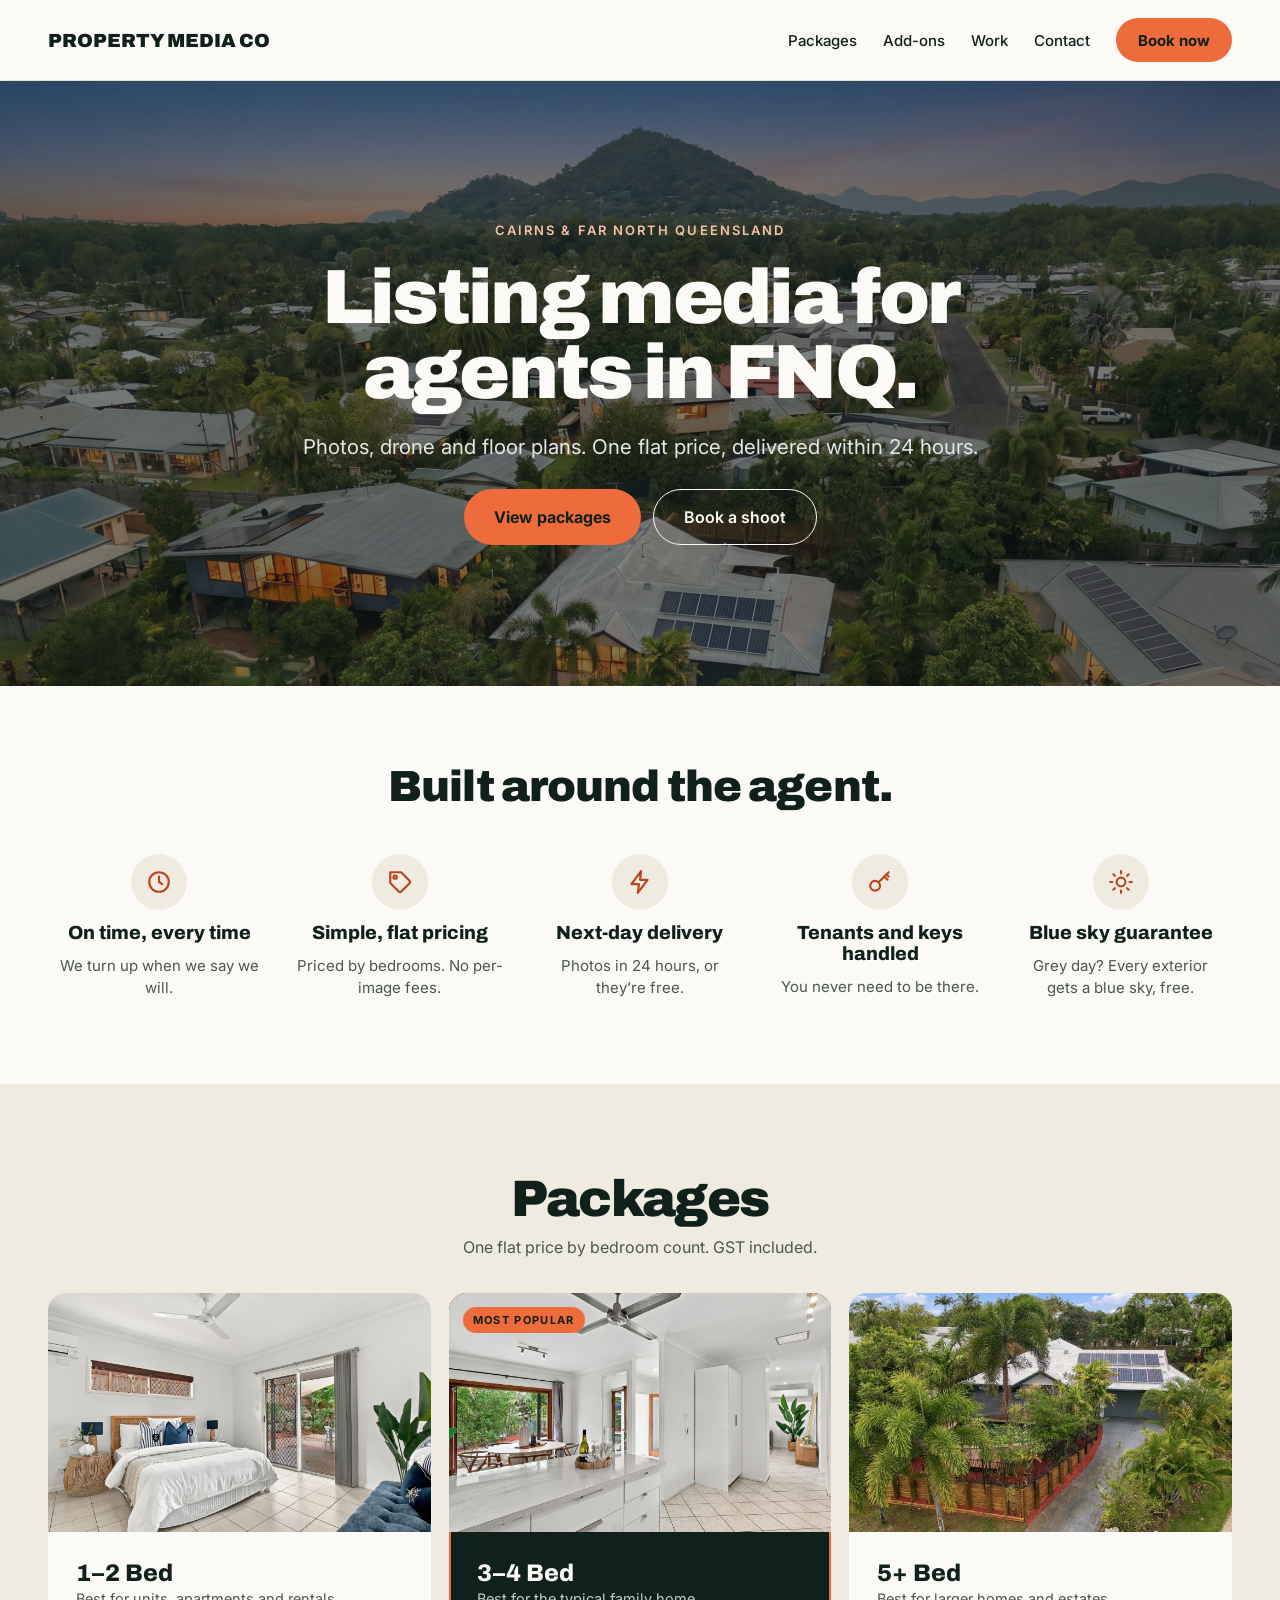
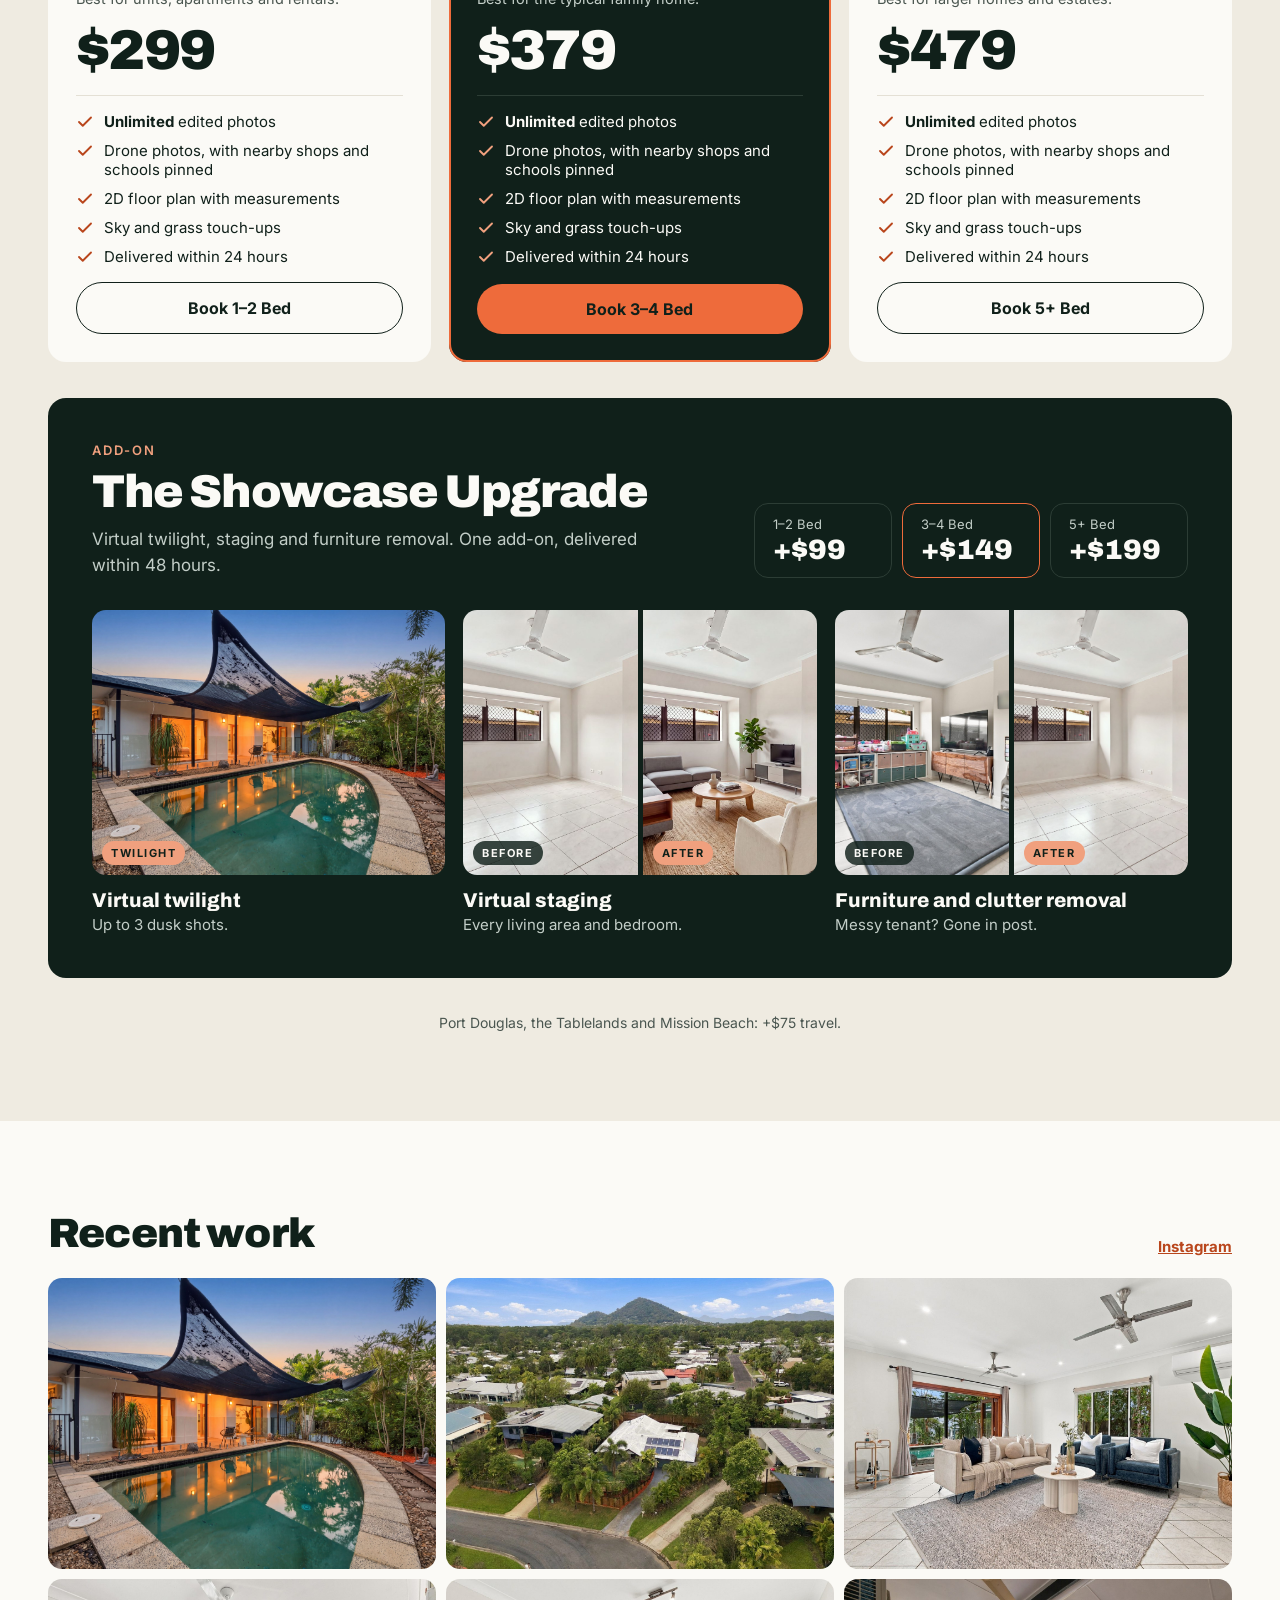
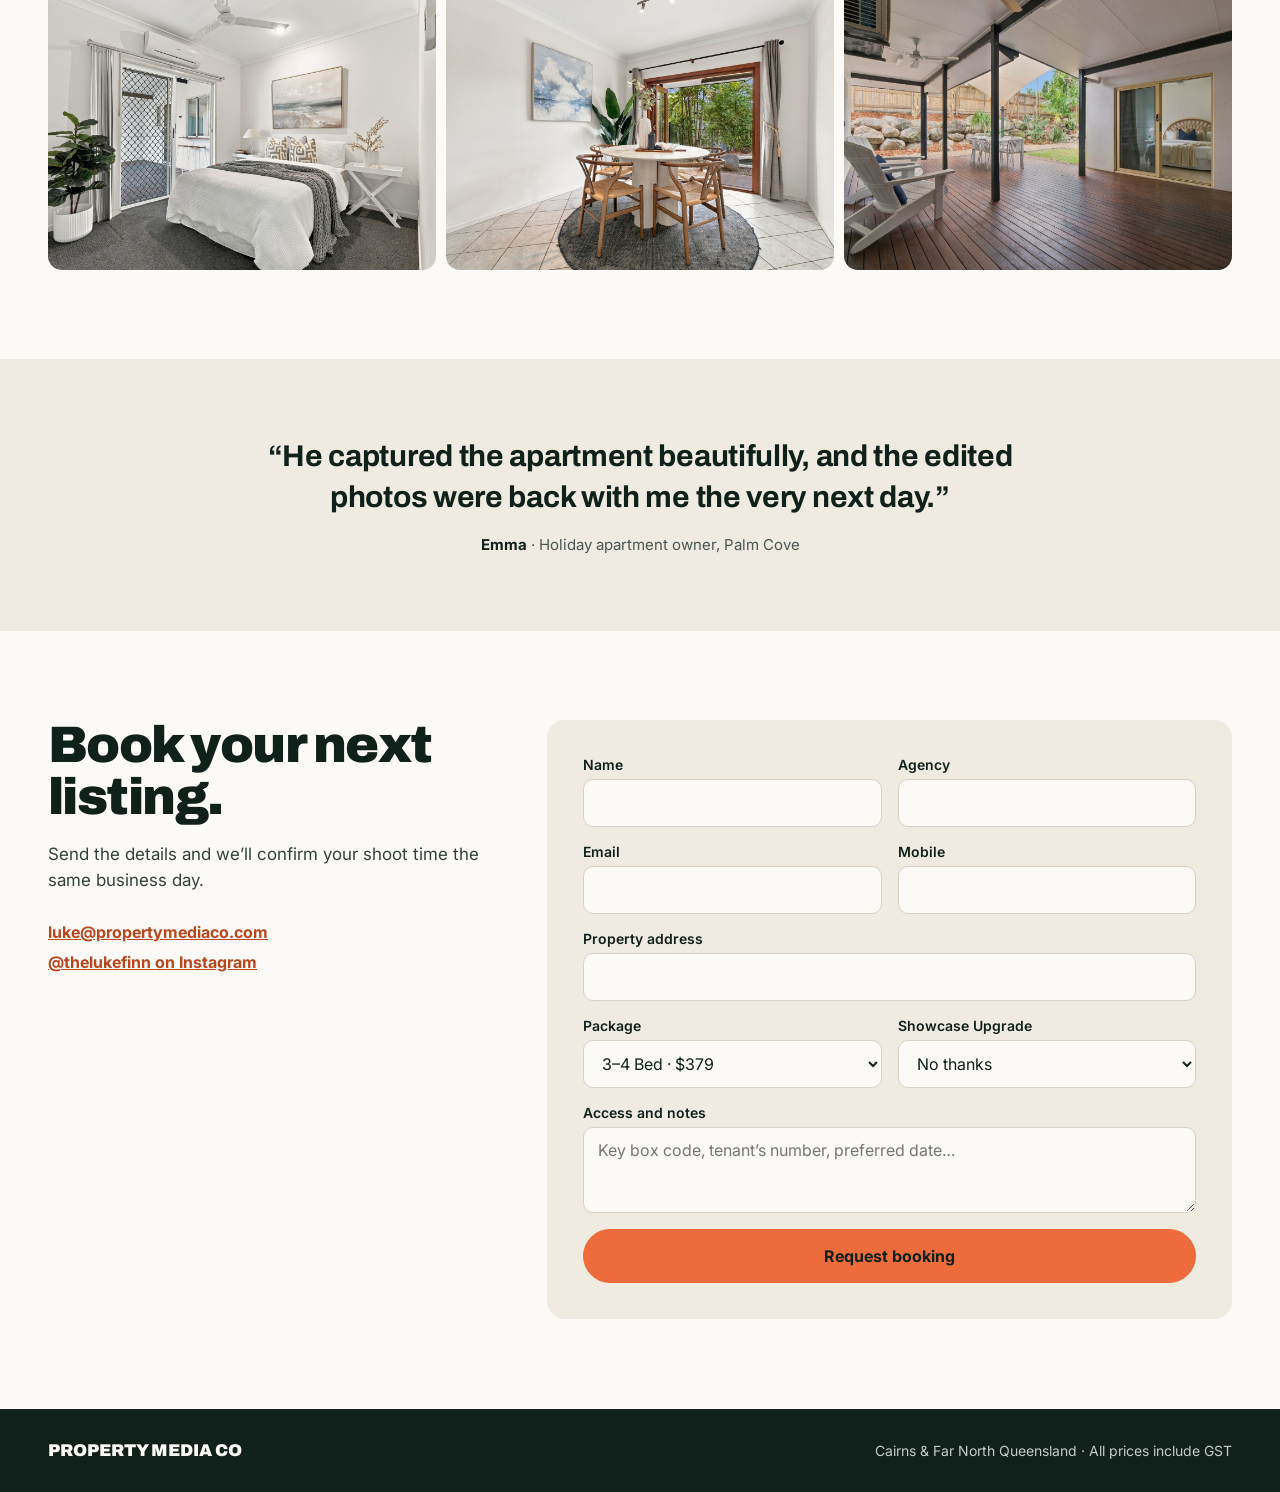
==== commit 8d5adada: "Packages: drone photos now include nearby shops and schools pinned Co-Authored-By: Claude Opus 5.5 <" ====
--- a/index.html
+++ b/index.html
@@ -129,7 +129,7 @@
           <div style="font-family: Archivo, sans-serif; font-weight: 900; font-size: 56px; line-height: 1; letter-spacing: -0.03em">$299</div>
           <ul style="margin: 0; padding: 16px 0 0; list-style: none; display: flex; flex-direction: column; gap: 10px; border-top: 1px solid #E4E0D5; font-size: 15px">
             <li style="display: flex; gap: 10px"><svg width="18" height="18" viewBox="0 0 24 24" fill="none" stroke="#B9461C" stroke-width="2.5" stroke-linecap="round" stroke-linejoin="round" aria-hidden="true" style="flex-shrink: 0; margin-top: 1px"><path d="M20 6 9 17l-5-5"></path></svg><span><b>Unlimited</b> edited photos</span></li>
-            <li style="display: flex; gap: 10px"><svg width="18" height="18" viewBox="0 0 24 24" fill="none" stroke="#B9461C" stroke-width="2.5" stroke-linecap="round" stroke-linejoin="round" aria-hidden="true" style="flex-shrink: 0; margin-top: 1px"><path d="M20 6 9 17l-5-5"></path></svg><span>Drone photos</span></li>
+            <li style="display: flex; gap: 10px"><svg width="18" height="18" viewBox="0 0 24 24" fill="none" stroke="#B9461C" stroke-width="2.5" stroke-linecap="round" stroke-linejoin="round" aria-hidden="true" style="flex-shrink: 0; margin-top: 1px"><path d="M20 6 9 17l-5-5"></path></svg><span>Drone photos, with nearby shops and schools pinned</span></li>
             <li style="display: flex; gap: 10px"><svg width="18" height="18" viewBox="0 0 24 24" fill="none" stroke="#B9461C" stroke-width="2.5" stroke-linecap="round" stroke-linejoin="round" aria-hidden="true" style="flex-shrink: 0; margin-top: 1px"><path d="M20 6 9 17l-5-5"></path></svg><span>2D floor plan with measurements</span></li>
             <li style="display: flex; gap: 10px"><svg width="18" height="18" viewBox="0 0 24 24" fill="none" stroke="#B9461C" stroke-width="2.5" stroke-linecap="round" stroke-linejoin="round" aria-hidden="true" style="flex-shrink: 0; margin-top: 1px"><path d="M20 6 9 17l-5-5"></path></svg><span>Sky and grass touch-ups</span></li>
             <li style="display: flex; gap: 10px"><svg width="18" height="18" viewBox="0 0 24 24" fill="none" stroke="#B9461C" stroke-width="2.5" stroke-linecap="round" stroke-linejoin="round" aria-hidden="true" style="flex-shrink: 0; margin-top: 1px"><path d="M20 6 9 17l-5-5"></path></svg><span>Delivered within 24 hours</span></li>
@@ -151,7 +151,7 @@
           <div style="font-family: Archivo, sans-serif; font-weight: 900; font-size: 56px; line-height: 1; letter-spacing: -0.03em">$379</div>
           <ul style="margin: 0; padding: 16px 0 0; list-style: none; display: flex; flex-direction: column; gap: 10px; border-top: 1px solid #2C3D35; font-size: 15px">
             <li style="display: flex; gap: 10px"><svg width="18" height="18" viewBox="0 0 24 24" fill="none" stroke="#F0A07E" stroke-width="2.5" stroke-linecap="round" stroke-linejoin="round" aria-hidden="true" style="flex-shrink: 0; margin-top: 1px"><path d="M20 6 9 17l-5-5"></path></svg><span><b>Unlimited</b> edited photos</span></li>
-            <li style="display: flex; gap: 10px"><svg width="18" height="18" viewBox="0 0 24 24" fill="none" stroke="#F0A07E" stroke-width="2.5" stroke-linecap="round" stroke-linejoin="round" aria-hidden="true" style="flex-shrink: 0; margin-top: 1px"><path d="M20 6 9 17l-5-5"></path></svg><span>Drone photos</span></li>
+            <li style="display: flex; gap: 10px"><svg width="18" height="18" viewBox="0 0 24 24" fill="none" stroke="#F0A07E" stroke-width="2.5" stroke-linecap="round" stroke-linejoin="round" aria-hidden="true" style="flex-shrink: 0; margin-top: 1px"><path d="M20 6 9 17l-5-5"></path></svg><span>Drone photos, with nearby shops and schools pinned</span></li>
             <li style="display: flex; gap: 10px"><svg width="18" height="18" viewBox="0 0 24 24" fill="none" stroke="#F0A07E" stroke-width="2.5" stroke-linecap="round" stroke-linejoin="round" aria-hidden="true" style="flex-shrink: 0; margin-top: 1px"><path d="M20 6 9 17l-5-5"></path></svg><span>2D floor plan with measurements</span></li>
             <li style="display: flex; gap: 10px"><svg width="18" height="18" viewBox="0 0 24 24" fill="none" stroke="#F0A07E" stroke-width="2.5" stroke-linecap="round" stroke-linejoin="round" aria-hidden="true" style="flex-shrink: 0; margin-top: 1px"><path d="M20 6 9 17l-5-5"></path></svg><span>Sky and grass touch-ups</span></li>
             <li style="display: flex; gap: 10px"><svg width="18" height="18" viewBox="0 0 24 24" fill="none" stroke="#F0A07E" stroke-width="2.5" stroke-linecap="round" stroke-linejoin="round" aria-hidden="true" style="flex-shrink: 0; margin-top: 1px"><path d="M20 6 9 17l-5-5"></path></svg><span>Delivered within 24 hours</span></li>
@@ -170,7 +170,7 @@
           <div style="font-family: Archivo, sans-serif; font-weight: 900; font-size: 56px; line-height: 1; letter-spacing: -0.03em">$479</div>
           <ul style="margin: 0; padding: 16px 0 0; list-style: none; display: flex; flex-direction: column; gap: 10px; border-top: 1px solid #E4E0D5; font-size: 15px">
             <li style="display: flex; gap: 10px"><svg width="18" height="18" viewBox="0 0 24 24" fill="none" stroke="#B9461C" stroke-width="2.5" stroke-linecap="round" stroke-linejoin="round" aria-hidden="true" style="flex-shrink: 0; margin-top: 1px"><path d="M20 6 9 17l-5-5"></path></svg><span><b>Unlimited</b> edited photos</span></li>
-            <li style="display: flex; gap: 10px"><svg width="18" height="18" viewBox="0 0 24 24" fill="none" stroke="#B9461C" stroke-width="2.5" stroke-linecap="round" stroke-linejoin="round" aria-hidden="true" style="flex-shrink: 0; margin-top: 1px"><path d="M20 6 9 17l-5-5"></path></svg><span>Drone photos</span></li>
+            <li style="display: flex; gap: 10px"><svg width="18" height="18" viewBox="0 0 24 24" fill="none" stroke="#B9461C" stroke-width="2.5" stroke-linecap="round" stroke-linejoin="round" aria-hidden="true" style="flex-shrink: 0; margin-top: 1px"><path d="M20 6 9 17l-5-5"></path></svg><span>Drone photos, with nearby shops and schools pinned</span></li>
             <li style="display: flex; gap: 10px"><svg width="18" height="18" viewBox="0 0 24 24" fill="none" stroke="#B9461C" stroke-width="2.5" stroke-linecap="round" stroke-linejoin="round" aria-hidden="true" style="flex-shrink: 0; margin-top: 1px"><path d="M20 6 9 17l-5-5"></path></svg><span>2D floor plan with measurements</span></li>
             <li style="display: flex; gap: 10px"><svg width="18" height="18" viewBox="0 0 24 24" fill="none" stroke="#B9461C" stroke-width="2.5" stroke-linecap="round" stroke-linejoin="round" aria-hidden="true" style="flex-shrink: 0; margin-top: 1px"><path d="M20 6 9 17l-5-5"></path></svg><span>Sky and grass touch-ups</span></li>
             <li style="display: flex; gap: 10px"><svg width="18" height="18" viewBox="0 0 24 24" fill="none" stroke="#B9461C" stroke-width="2.5" stroke-linecap="round" stroke-linejoin="round" aria-hidden="true" style="flex-shrink: 0; margin-top: 1px"><path d="M20 6 9 17l-5-5"></path></svg><span>Delivered within 24 hours</span></li>
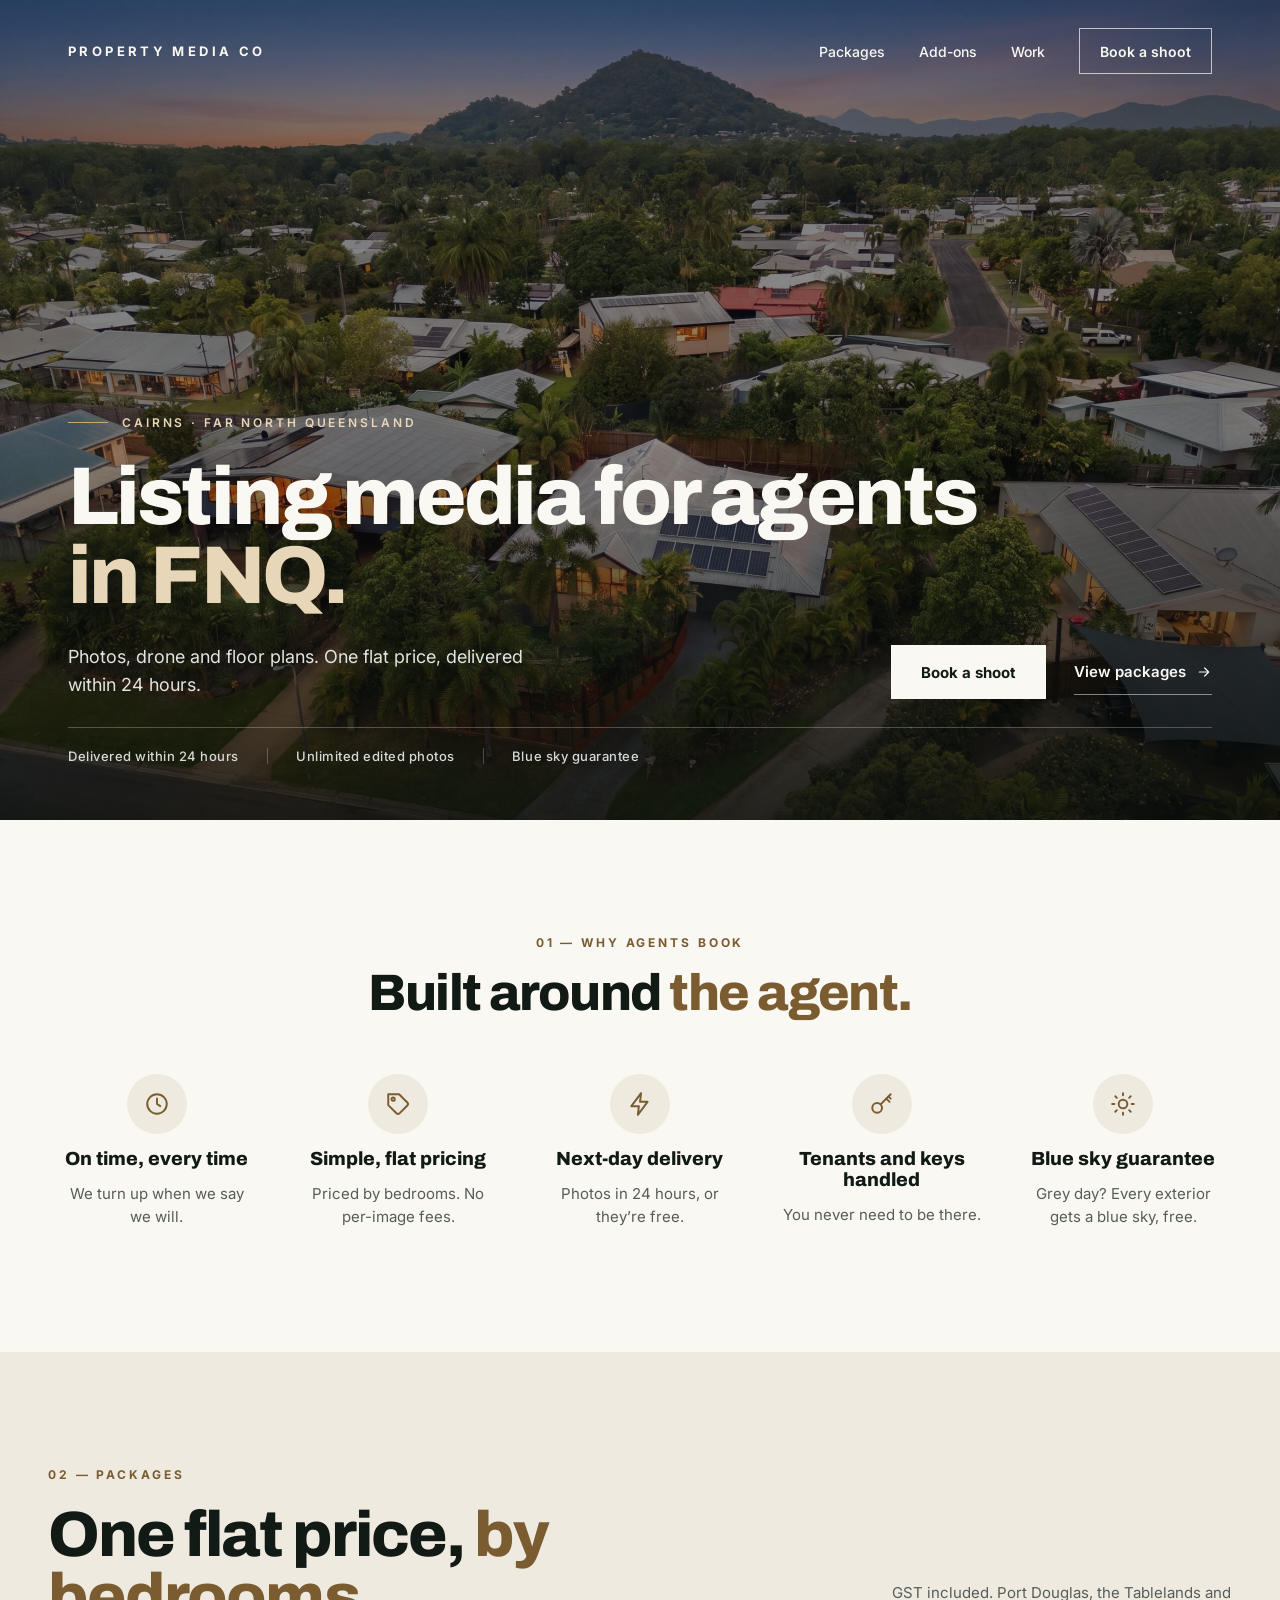
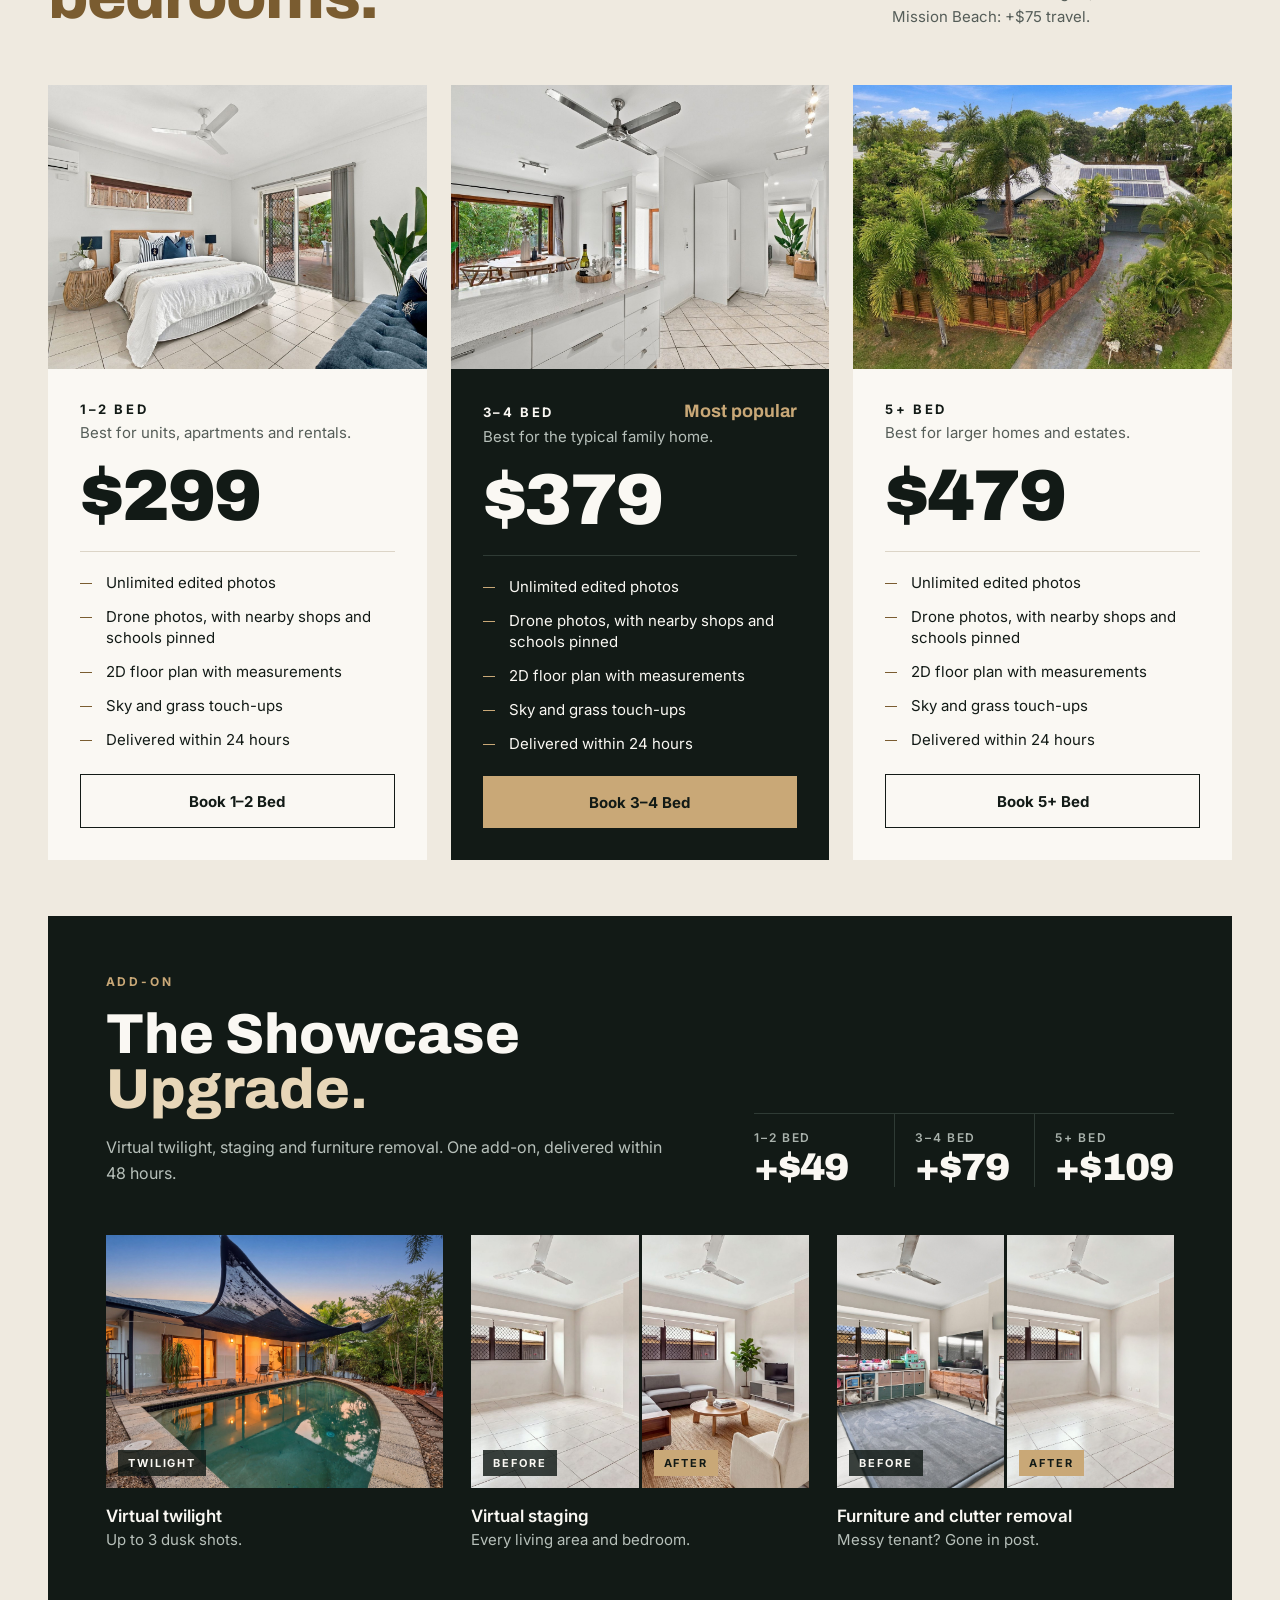
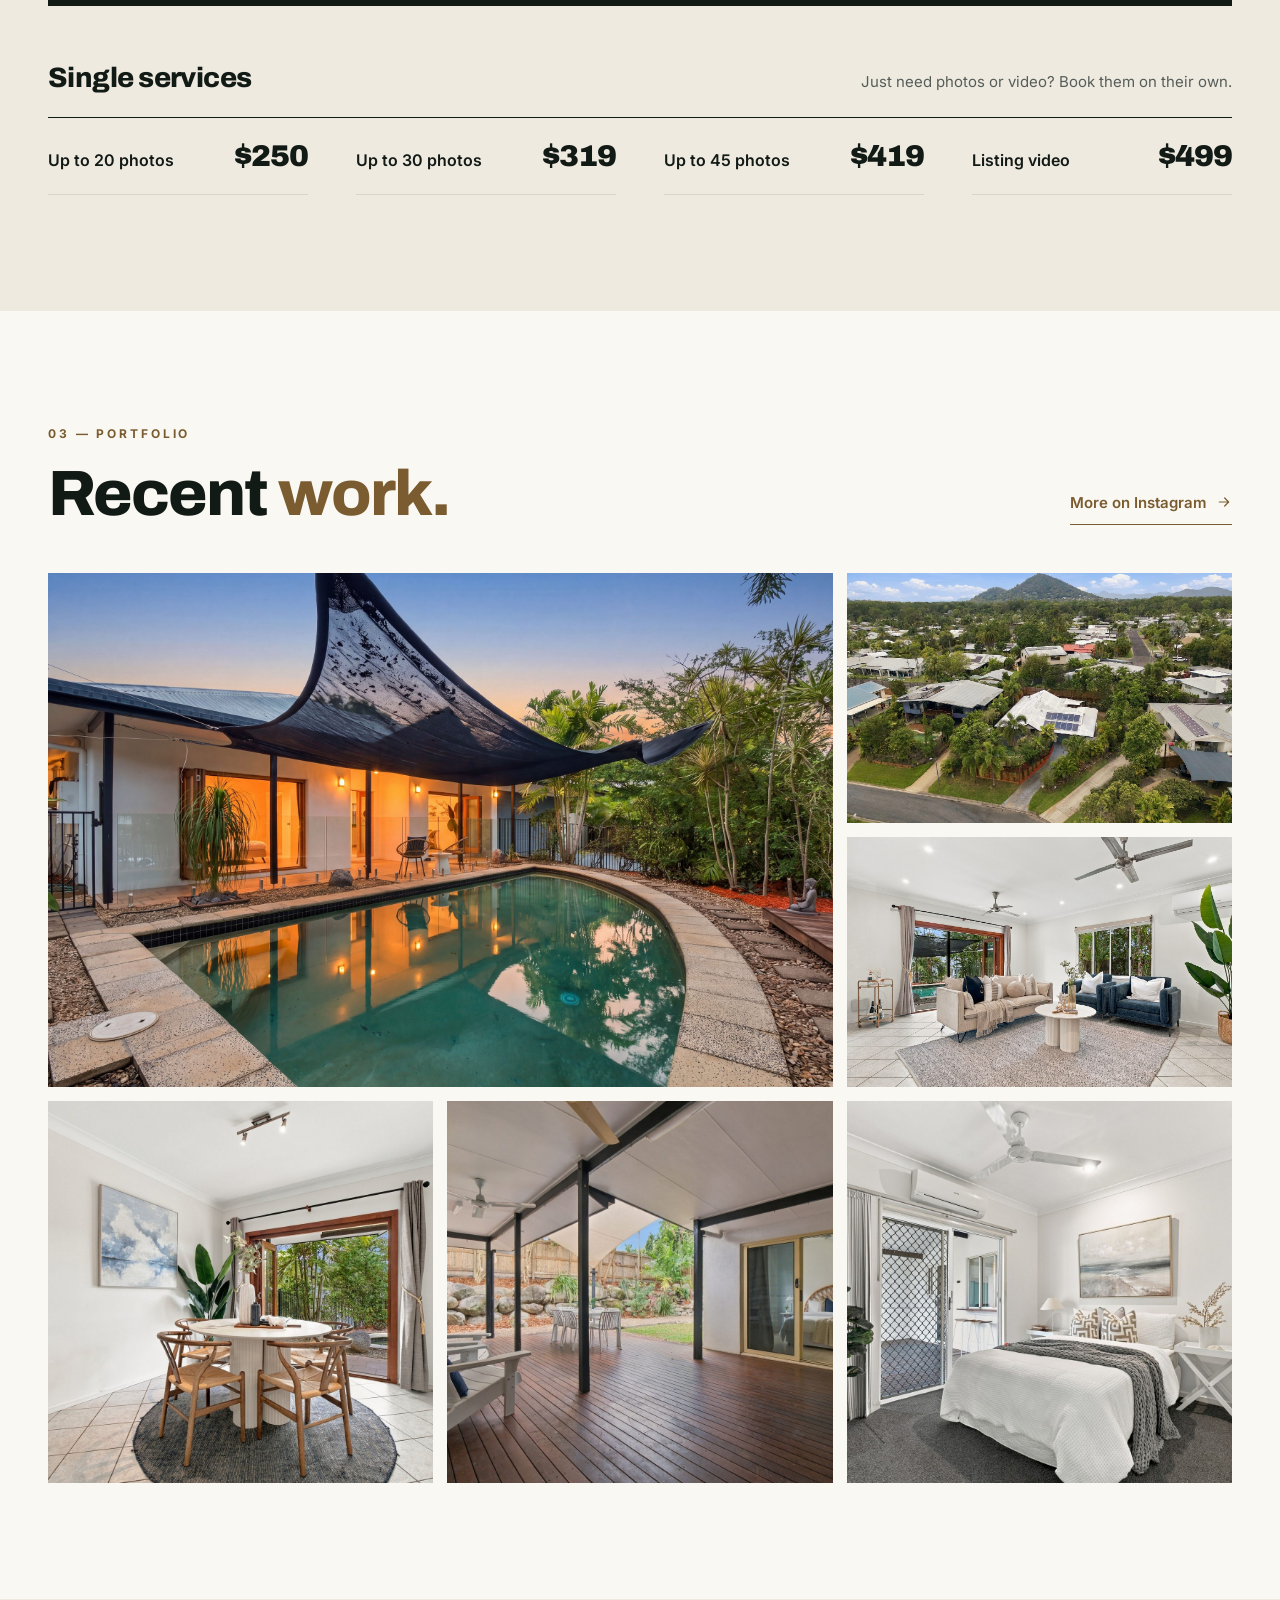
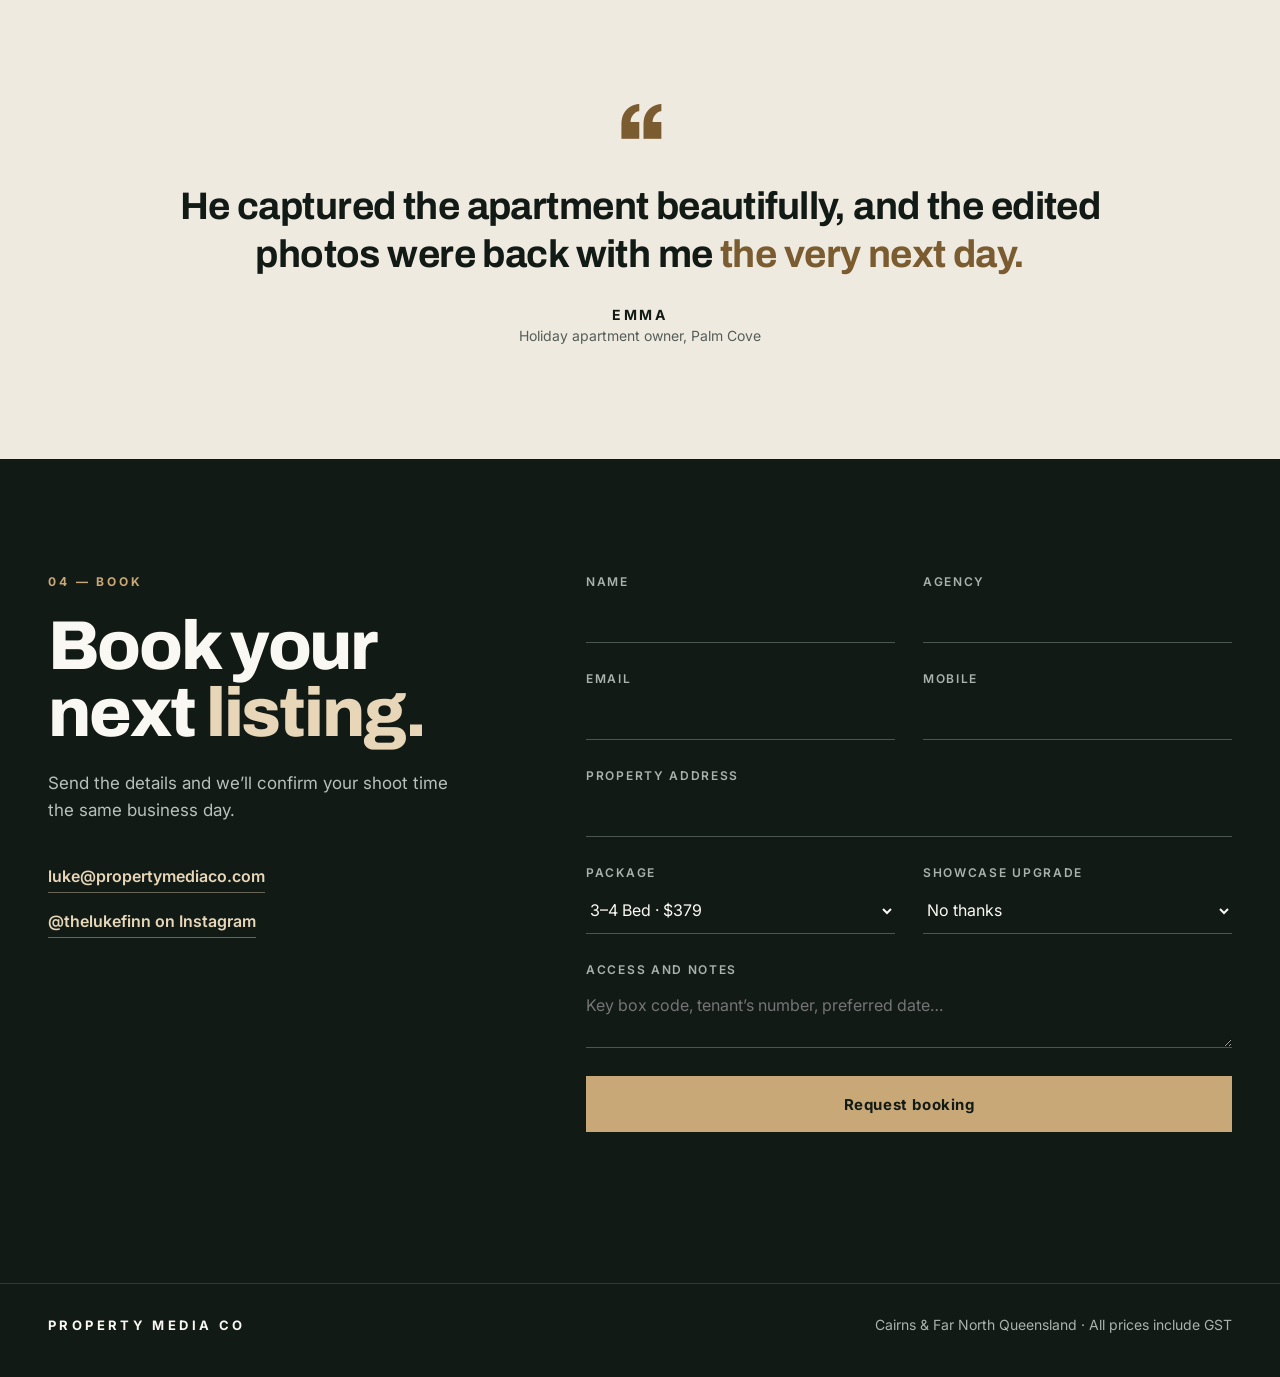
==== commit a7172b4a: "Refined landing page: new layout and colours, Showcase Upgrade $49/$79/$109, single services Co-Auth" ====
--- a/index.html
+++ b/index.html
@@ -11,27 +11,53 @@
 <meta property="og:description" content="Photos, drone and floor plans. One flat price, delivered within 24 hours.">
 <meta property="og:image" content="https://propertymediaco.com/assets/img/og-image.jpg">
 <meta property="og:url" content="https://propertymediaco.com/">
-<meta name="theme-color" content="#10201A">
+<meta name="theme-color" content="#121A16">
 <link rel="icon" href="favicon.svg" type="image/svg+xml">
 <link rel="preload" as="image" href="assets/img/hero-dusk-aerial.jpg" imagesrcset="assets/img/hero-dusk-aerial-sm.jpg 1000w, assets/img/hero-dusk-aerial.jpg 2400w" imagesizes="100vw">
 <link rel="preconnect" href="https://fonts.googleapis.com">
 <link rel="preconnect" href="https://fonts.gstatic.com" crossorigin="">
-<link href="https://fonts.googleapis.com/css2?family=Archivo:wght@500;700;800;900&amp;family=Inter:wght@400;500;600;700&amp;display=swap" rel="stylesheet">
+<link href="https://fonts.googleapis.com/css2?family=Archivo:wght@500;600;700;800;900&amp;family=Inter:wght@400;500;600;700&amp;display=swap" rel="stylesheet">
 <style>
-body{margin:0;background:#FBFAF6;color:#10201A;font-family:Inter,system-ui,sans-serif;-webkit-font-smoothing:antialiased}
-a{color:#B9461C}a:hover{color:#8E3412}
+body{margin:0;background:#FAF8F3;color:#121A16;font-family:Inter,system-ui,sans-serif;-webkit-font-smoothing:antialiased}
+a{color:#7A5C30}a:hover{color:#5C4422}
 img{display:block;max-width:100%}
-.pkg-grid{display:grid;grid-template-columns:repeat(3,minmax(0,1fr));gap:18px;align-items:stretch}
-.val-grid{display:grid;grid-template-columns:repeat(5,minmax(0,1fr));gap:18px}
+h1,h2,h3,p{text-wrap:pretty}
+em{font-style:normal}
+h2 em,blockquote em{color:#7A5C30}
+#showcase h3 em{color:#E7D6B8}
+.wrap{max-width:1240px;margin:0 auto;padding:0 clamp(20px,4vw,48px)}
+.nav-links{display:flex;align-items:center;gap:34px}
+.split{display:grid;grid-template-columns:minmax(0,5fr) minmax(0,7fr);gap:clamp(40px,6vw,96px)}
+.why-row{display:grid;grid-template-columns:56px minmax(0,1fr) minmax(0,1.3fr);gap:8px 24px;padding:26px 0;border-top:1px solid #DCD5C7;align-items:baseline}
+.val-grid{display:grid;grid-template-columns:repeat(5,minmax(0,1fr));gap:24px}
 @media (max-width:1100px){.val-grid{grid-template-columns:repeat(3,minmax(0,1fr))}}
-.quote-grid{display:grid;grid-template-columns:repeat(3,minmax(0,1fr));gap:16px}
-.field{display:flex;flex-direction:column;gap:6px;font-size:14px;font-weight:600}
-.field input,.field select,.field textarea{font:inherit;font-weight:400;font-size:16px;padding:12px 14px;min-height:48px;box-sizing:border-box;border:1.5px solid #D6D1C4;border-radius:10px;background:#FBFAF6;color:#10201A}
-.port-grid{display:grid;grid-template-columns:repeat(3,minmax(0,1fr));gap:10px}
-.port-grid img{width:100%;aspect-ratio:4/3;object-fit:cover;border-radius:14px}
-@media (max-width:900px){.port-grid{grid-template-columns:repeat(2,minmax(0,1fr))}}
-@media (max-width:900px){.pkg-grid{grid-template-columns:minmax(0,1fr)}.val-grid{grid-template-columns:repeat(2,minmax(0,1fr))}.quote-grid{grid-template-columns:minmax(0,1fr)}}
-@media (max-width:520px){.val-grid{grid-template-columns:minmax(0,1fr)}}
+@media (max-width:700px){.val-grid{grid-template-columns:repeat(2,minmax(0,1fr))}}
+@media (max-width:440px){.val-grid{grid-template-columns:minmax(0,1fr)}}
+.single-grid{display:grid;grid-template-columns:repeat(auto-fit,minmax(min(260px,100%),1fr));column-gap:48px}
+.pkg-grid{display:grid;grid-template-columns:repeat(auto-fit,minmax(min(320px,100%),1fr));gap:24px;align-items:stretch}
+.show-grid{display:grid;grid-template-columns:repeat(auto-fit,minmax(min(300px,100%),1fr));gap:28px}
+.price-table{display:grid;grid-template-columns:repeat(3,minmax(0,1fr))}
+.work{display:grid;grid-template-columns:repeat(6,minmax(0,1fr));grid-auto-rows:118px;grid-auto-flow:dense;gap:14px}
+.work img{width:100%;height:100%;object-fit:cover}
+.w-lead{grid-column:span 4;grid-row:span 4}
+.w-sq{grid-column:span 2;grid-row:span 2}
+.w-tall{grid-column:span 2;grid-row:span 3}
+.form-grid{display:grid;grid-template-columns:repeat(2,minmax(0,1fr));gap:28px 28px}
+.field{display:flex;flex-direction:column;gap:8px;font-size:12px;font-weight:600;letter-spacing:.14em;text-transform:uppercase;color:#A9B2AC}
+.field input,.field select,.field textarea{font:inherit;font-size:16px;font-weight:400;letter-spacing:0;text-transform:none;color:#FAF8F3;background:#121A16;border:0;border-bottom:1px solid #4A5650;border-radius:0;padding:10px 0 12px;min-height:46px;box-sizing:border-box}
+.field textarea{resize:vertical}
+.field input:focus,.field select:focus,.field textarea:focus{outline:none;border-bottom-color:#C9A877}
+.span-2{grid-column:1 / -1}
+@media (max-width:900px){
+  .split{grid-template-columns:minmax(0,1fr)}
+  .why-row{grid-template-columns:44px minmax(0,1fr)}
+  .why-row p{grid-column:2}
+  .work{grid-template-columns:repeat(2,minmax(0,1fr));grid-auto-rows:110px}
+  .w-lead{grid-column:span 2;grid-row:span 3}
+  .w-sq,.w-tall{grid-column:span 1;grid-row:span 2}
+}
+@media (max-width:760px){.nav-links{display:none}}
+@media (max-width:560px){.form-grid{grid-template-columns:minmax(0,1fr)}.price-table{grid-template-columns:minmax(0,1fr)}}
 </style>
 <style>html{scroll-behavior:smooth}</style>
 <!-- Google Analytics -->
@@ -45,237 +71,271 @@
 <script src="assets/js/analytics.js" defer></script>
 </head>
 <body>
-<div style="width: 100%; font-family: Inter, system-ui, sans-serif; color: #10201A; background: #FBFAF6">
-
-<!-- NAV -->
-<header style="padding: 18px clamp(20px, 4vw, 48px); border-bottom: 1px solid #E4E0D5">
-  <div style="max-width: 1200px; margin: 0 auto; display: flex; align-items: center; justify-content: space-between; gap: 20px; flex-wrap: wrap">
-    <a href="#top" style="font-family: Archivo, sans-serif; font-weight: 900; font-size: 19px; text-transform: uppercase; color: #10201A; text-decoration: none">Property Media Co</a>
-    <nav aria-label="Main" style="display: flex; align-items: center; gap: 26px; flex-wrap: wrap; font-size: 15px; font-weight: 500">
-      <a href="#pricing" style="color: #10201A; text-decoration: none">Packages</a>
-      <a href="#showcase" style="color: #10201A; text-decoration: none">Add-ons</a>
-      <a href="#work" style="color: #10201A; text-decoration: none">Work</a>
-      <a href="#contact" style="color: #10201A; text-decoration: none">Contact</a>
-      <a href="#contact" style="display: inline-flex; align-items: center; min-height: 44px; padding: 0 22px; background: #EE6B3B; color: #10201A; font-weight: 700; text-decoration: none; border-radius: 999px">Book now</a>
+<div style="width: 100%; background: #FAF8F3; color: #121A16; font-family: Inter, system-ui, sans-serif">
+
+<!-- HERO -->
+<section id="top" data-sec="hero" style="position: relative; min-height: 820px; display: flex; flex-direction: column; color: #FAF8F3; overflow: hidden">
+  <img src="assets/img/hero-dusk-aerial.jpg" srcset="assets/img/hero-dusk-aerial-sm.jpg 1000w, assets/img/hero-dusk-aerial.jpg 2400w" sizes="100vw" alt="" fetchpriority="high" style="position: absolute; inset: 0; width: 100%; height: 100%; object-fit: cover; object-position: center 8%">
+  <div style="position: absolute; inset: 0; background: linear-gradient(to top, rgba(10,14,12,.86) 0%, rgba(10,14,12,.42) 48%, rgba(10,14,12,.5) 100%)"></div>
+
+  <header class="wrap" style="position: relative; width: 100%; box-sizing: border-box; padding-top: 28px; padding-bottom: 28px; display: flex; align-items: center; justify-content: space-between; gap: 24px">
+    <a href="#top" style="color: #FAF8F3; text-decoration: none; font-size: 13px; font-weight: 700; letter-spacing: 0.26em; text-transform: uppercase">Property Media Co</a>
+    <nav aria-label="Main" style="display: flex; align-items: center; gap: 34px">
+      <div class="nav-links" style="font-size: 14px; font-weight: 500">
+        <a href="#pricing" style="color: #FAF8F3; text-decoration: none">Packages</a>
+        <a href="#showcase" style="color: #FAF8F3; text-decoration: none">Add-ons</a>
+        <a href="#work" style="color: #FAF8F3; text-decoration: none">Work</a>
+      </div>
+      <a href="#contact" style="display: inline-flex; align-items: center; min-height: 44px; padding: 0 20px; border: 1px solid rgba(250,248,243,.7); color: #FAF8F3; font-size: 14px; font-weight: 600; text-decoration: none">Book a shoot</a>
     </nav>
-  </div>
-</header>
-
-<!-- HERO -->
-
-
-<!-- VALUE POINTS -->
-<section id="top" data-sec="hero" style="position: relative; padding: clamp(88px, 11vw, 160px) clamp(20px, 4vw, 48px); color: #FBFAF6; overflow: hidden">
-  <img src="assets/img/hero-dusk-aerial.jpg" srcset="assets/img/hero-dusk-aerial-sm.jpg 1000w, assets/img/hero-dusk-aerial.jpg 2400w" sizes="100vw" alt="" fetchpriority="high" style="position: absolute; inset: 0; width: 100%; height: 100%; object-fit: cover; object-position: center 4%">
-  <div style="position: absolute; inset: 0; background: rgba(16,32,26,.52)"></div>
-  <div style="position: relative; max-width: 900px; margin: 0 auto; text-align: center; display: flex; flex-direction: column; align-items: center; gap: 22px">
-    <span style="font-size: 13px; font-weight: 600; letter-spacing: 0.16em; text-transform: uppercase; color: #F6C2A9">Cairns &amp; Far North Queensland</span>
-    <h1 style="margin: 0; font-family: Archivo, sans-serif; font-weight: 900; font-size: clamp(42px, 6vw, 84px); line-height: 0.98; letter-spacing: -0.035em">Listing media for agents in FNQ.</h1>
-    <p style="margin: 0; font-size: clamp(17px, 1.6vw, 21px); line-height: 1.5; color: #E3E8E5">Photos, drone and floor plans. One flat price, delivered within 24 hours.</p>
-    <div style="display: flex; gap: 12px; flex-wrap: wrap; justify-content: center; padding-top: 4px">
-      <a href="#pricing" style="display: inline-flex; align-items: center; justify-content: center; min-height: 54px; padding: 0 30px; background: #EE6B3B; color: #10201A; font-weight: 700; font-size: 16px; text-decoration: none; border-radius: 999px">View packages</a>
-      <a href="#contact" style="display: inline-flex; align-items: center; justify-content: center; min-height: 54px; padding: 0 30px; border: 1.5px solid #FBFAF6; color: #FBFAF6; font-weight: 600; font-size: 16px; text-decoration: none; border-radius: 999px">Book a shoot</a>
-    </div>
-  </div>
-</section><section style="padding: clamp(48px, 6vw, 80px) clamp(20px, 4vw, 48px)">
-  <div style="max-width: 1200px; margin: 0 auto; display: flex; flex-direction: column; gap: 36px">
-    <h2 style="margin: 0; text-align: center; font-family: Archivo, sans-serif; font-weight: 900; font-size: clamp(28px, 3.4vw, 44px); letter-spacing: -0.02em">Built around the agent.</h2>
-    <div class="val-grid">
-      <div style="display: flex; flex-direction: column; align-items: center; text-align: center; gap: 12px; padding: 8px">
-        <span style="width: 56px; height: 56px; border-radius: 999px; background: #EFEBE1; display: flex; align-items: center; justify-content: center"><svg width="26" height="26" viewBox="0 0 24 24" fill="none" stroke="#B9461C" stroke-width="2" stroke-linecap="round" stroke-linejoin="round" aria-hidden="true"><circle cx="12" cy="12" r="9"></circle><path d="M12 7v5l3 2"></path></svg></span>
+  </header>
+
+  <div class="wrap" style="position: relative; width: 100%; box-sizing: border-box; margin-top: auto; padding-bottom: 56px; display: flex; flex-direction: column; gap: 28px">
+    <div style="display: flex; align-items: center; gap: 14px; font-size: 12px; font-weight: 600; letter-spacing: 0.24em; text-transform: uppercase; color: #E7D6B8">
+      <span style="width: 40px; height: 1px; background: #C9A877"></span>
+      <span>Cairns · Far North Queensland</span>
+    </div>
+    <h1 style="margin: 0; max-width: 980px; font-family: Archivo, sans-serif; font-weight: 800; font-size: clamp(46px, 6.4vw, 96px); line-height: 0.96; letter-spacing: -0.035em">Listing media for agents <em style="color: #E7D6B8">in FNQ.</em></h1>
+    <div style="display: flex; flex-wrap: wrap; align-items: flex-end; justify-content: space-between; gap: 28px 48px">
+      <p style="margin: 0; max-width: 460px; font-size: 18px; line-height: 1.55; color: #E1E5E2">Photos, drone and floor plans. One flat price, delivered within 24 hours.</p>
+      <div style="display: flex; flex-wrap: wrap; align-items: center; gap: 14px 28px">
+        <a href="#contact" style="display: inline-flex; align-items: center; justify-content: center; min-height: 54px; padding: 0 30px; background: #FAF8F3; color: #121A16; font-size: 15px; font-weight: 700; text-decoration: none">Book a shoot</a>
+        <a href="#pricing" style="display: inline-flex; align-items: center; gap: 10px; min-height: 44px; color: #FAF8F3; font-size: 15px; font-weight: 600; text-decoration: none; border-bottom: 1px solid rgba(250,248,243,.5)">View packages<svg width="16" height="16" viewBox="0 0 24 24" fill="none" stroke="currentColor" stroke-width="1.8" stroke-linecap="round" stroke-linejoin="round" aria-hidden="true"><path d="M5 12h14M13 6l6 6-6 6"></path></svg></a>
+      </div>
+    </div>
+    <div style="display: flex; flex-wrap: wrap; gap: 10px 0; border-top: 1px solid rgba(250,248,243,.25); padding-top: 20px; font-size: 13px; font-weight: 500; letter-spacing: 0.04em; color: #D4DAD6">
+      <span style="padding-right: 28px; margin-right: 28px; border-right: 1px solid rgba(250,248,243,.25)">Delivered within 24 hours</span>
+      <span style="padding-right: 28px; margin-right: 28px; border-right: 1px solid rgba(250,248,243,.25)">Unlimited edited photos</span>
+      <span>Blue sky guarantee</span>
+    </div>
+  </div>
+</section>
+
+<!-- WHY -->
+<section style="padding: clamp(72px, 9vw, 136px) 0">
+  <div class="wrap" style="display: flex; flex-direction: column; align-items: center; gap: 48px">
+    <div style="display: flex; flex-direction: column; align-items: center; text-align: center; gap: 18px">
+      <span style="font-size: 12px; font-weight: 700; letter-spacing: 0.24em; text-transform: uppercase; color: #7A5C30">01 — Why agents book</span>
+      <h2 style="margin: 0; font-family: Archivo, sans-serif; font-weight: 800; font-size: clamp(36px, 4vw, 56px); line-height: 0.98; letter-spacing: -0.03em">Built around <em>the agent.</em></h2>
+    </div>
+    <div class="val-grid" style="width: 100%">
+      <div style="display: flex; flex-direction: column; align-items: center; text-align: center; gap: 14px; padding: 8px">
+        <span style="width: 60px; height: 60px; border-radius: 999px; background: #EFEAE0; display: flex; align-items: center; justify-content: center"><svg width="26" height="26" viewBox="0 0 24 24" fill="none" stroke="#7A5C30" stroke-width="1.8" stroke-linecap="round" stroke-linejoin="round" aria-hidden="true"><circle cx="12" cy="12" r="9"></circle><path d="M12 7v5l3 2"></path></svg></span>
         <h3 style="margin: 0; font-family: Archivo, sans-serif; font-weight: 800; font-size: 19px">On time, every time</h3>
-        <p style="margin: 0; font-size: 15px; line-height: 1.5; color: #4A5650">We turn up when we say we will.</p>
-      </div>
-      <div style="display: flex; flex-direction: column; align-items: center; text-align: center; gap: 12px; padding: 8px">
-        <span style="width: 56px; height: 56px; border-radius: 999px; background: #EFEBE1; display: flex; align-items: center; justify-content: center"><svg width="26" height="26" viewBox="0 0 24 24" fill="none" stroke="#B9461C" stroke-width="2" stroke-linecap="round" stroke-linejoin="round" aria-hidden="true"><path d="M20.6 13.4 13.4 20.6a2 2 0 0 1-2.8 0L3 13V3h10l7.6 7.6a2 2 0 0 1 0 2.8z"></path><circle cx="7.5" cy="7.5" r="1.5"></circle></svg></span>
+        <p style="margin: 0; font-size: 15px; line-height: 1.5; color: #555D58">We turn up when we say we will.</p>
+      </div>
+      <div style="display: flex; flex-direction: column; align-items: center; text-align: center; gap: 14px; padding: 8px">
+        <span style="width: 60px; height: 60px; border-radius: 999px; background: #EFEAE0; display: flex; align-items: center; justify-content: center"><svg width="26" height="26" viewBox="0 0 24 24" fill="none" stroke="#7A5C30" stroke-width="1.8" stroke-linecap="round" stroke-linejoin="round" aria-hidden="true"><path d="M20.6 13.4 13.4 20.6a2 2 0 0 1-2.8 0L3 13V3h10l7.6 7.6a2 2 0 0 1 0 2.8z"></path><circle cx="7.5" cy="7.5" r="1.5"></circle></svg></span>
         <h3 style="margin: 0; font-family: Archivo, sans-serif; font-weight: 800; font-size: 19px">Simple, flat pricing</h3>
-        <p style="margin: 0; font-size: 15px; line-height: 1.5; color: #4A5650">Priced by bedrooms. No per-image fees.</p>
-      </div>
-      <div style="display: flex; flex-direction: column; align-items: center; text-align: center; gap: 12px; padding: 8px">
-        <span style="width: 56px; height: 56px; border-radius: 999px; background: #EFEBE1; display: flex; align-items: center; justify-content: center"><svg width="26" height="26" viewBox="0 0 24 24" fill="none" stroke="#B9461C" stroke-width="2" stroke-linecap="round" stroke-linejoin="round" aria-hidden="true"><path d="M13 2 4 14h7l-1 8 9-12h-7z"></path></svg></span>
+        <p style="margin: 0; font-size: 15px; line-height: 1.5; color: #555D58">Priced by bedrooms. No per-image fees.</p>
+      </div>
+      <div style="display: flex; flex-direction: column; align-items: center; text-align: center; gap: 14px; padding: 8px">
+        <span style="width: 60px; height: 60px; border-radius: 999px; background: #EFEAE0; display: flex; align-items: center; justify-content: center"><svg width="26" height="26" viewBox="0 0 24 24" fill="none" stroke="#7A5C30" stroke-width="1.8" stroke-linecap="round" stroke-linejoin="round" aria-hidden="true"><path d="M13 2 4 14h7l-1 8 9-12h-7z"></path></svg></span>
         <h3 style="margin: 0; font-family: Archivo, sans-serif; font-weight: 800; font-size: 19px">Next-day delivery</h3>
-        <p style="margin: 0; font-size: 15px; line-height: 1.5; color: #4A5650">Photos in 24 hours, or they’re free.</p>
-      </div>
-      <div style="display: flex; flex-direction: column; align-items: center; text-align: center; gap: 12px; padding: 8px">
-        <span style="width: 56px; height: 56px; border-radius: 999px; background: #EFEBE1; display: flex; align-items: center; justify-content: center"><svg width="26" height="26" viewBox="0 0 24 24" fill="none" stroke="#B9461C" stroke-width="2" stroke-linecap="round" stroke-linejoin="round" aria-hidden="true"><circle cx="7.5" cy="15.5" r="4.5"></circle><path d="m10.7 12.3 9.3-9.3"></path><path d="m16 7 3 3"></path><path d="m18 5 2 2"></path></svg></span>
+        <p style="margin: 0; font-size: 15px; line-height: 1.5; color: #555D58">Photos in 24 hours, or they’re free.</p>
+      </div>
+      <div style="display: flex; flex-direction: column; align-items: center; text-align: center; gap: 14px; padding: 8px">
+        <span style="width: 60px; height: 60px; border-radius: 999px; background: #EFEAE0; display: flex; align-items: center; justify-content: center"><svg width="26" height="26" viewBox="0 0 24 24" fill="none" stroke="#7A5C30" stroke-width="1.8" stroke-linecap="round" stroke-linejoin="round" aria-hidden="true"><circle cx="7.5" cy="15.5" r="4.5"></circle><path d="m10.7 12.3 9.3-9.3"></path><path d="m16 7 3 3"></path><path d="m18 5 2 2"></path></svg></span>
         <h3 style="margin: 0; font-family: Archivo, sans-serif; font-weight: 800; font-size: 19px">Tenants and keys handled</h3>
-        <p style="margin: 0; font-size: 15px; line-height: 1.5; color: #4A5650">You never need to be there.</p>
-      </div>
-      <div style="display: flex; flex-direction: column; align-items: center; text-align: center; gap: 12px; padding: 8px">
-        <span style="width: 56px; height: 56px; border-radius: 999px; background: #EFEBE1; display: flex; align-items: center; justify-content: center"><svg width="26" height="26" viewBox="0 0 24 24" fill="none" stroke="#B9461C" stroke-width="2" stroke-linecap="round" stroke-linejoin="round" aria-hidden="true"><circle cx="12" cy="12" r="4"></circle><path d="M12 2v2M12 20v2M4.9 4.9l1.4 1.4M17.7 17.7l1.4 1.4M2 12h2M20 12h2M4.9 19.1l1.4-1.4M17.7 6.3l1.4-1.4"></path></svg></span>
+        <p style="margin: 0; font-size: 15px; line-height: 1.5; color: #555D58">You never need to be there.</p>
+      </div>
+      <div style="display: flex; flex-direction: column; align-items: center; text-align: center; gap: 14px; padding: 8px">
+        <span style="width: 60px; height: 60px; border-radius: 999px; background: #EFEAE0; display: flex; align-items: center; justify-content: center"><svg width="26" height="26" viewBox="0 0 24 24" fill="none" stroke="#7A5C30" stroke-width="1.8" stroke-linecap="round" stroke-linejoin="round" aria-hidden="true"><circle cx="12" cy="12" r="4"></circle><path d="M12 2v2M12 20v2M4.9 4.9l1.4 1.4M17.7 17.7l1.4 1.4M2 12h2M20 12h2M4.9 19.1l1.4-1.4M17.7 6.3l1.4-1.4"></path></svg></span>
         <h3 style="margin: 0; font-family: Archivo, sans-serif; font-weight: 800; font-size: 19px">Blue sky guarantee</h3>
-        <p style="margin: 0; font-size: 15px; line-height: 1.5; color: #4A5650">Grey day? Every exterior gets a blue sky, free.</p>
+        <p style="margin: 0; font-size: 15px; line-height: 1.5; color: #555D58">Grey day? Every exterior gets a blue sky, free.</p>
       </div>
     </div>
   </div>
 </section>
 
 <!-- PACKAGES -->
-<section id="pricing" data-sec="packages" style="padding: clamp(56px, 7vw, 96px) clamp(20px, 4vw, 48px); background: #EFEBE1">
-  <div style="max-width: 1200px; margin: 0 auto; display: flex; flex-direction: column; gap: 36px">
-    <div style="display: flex; flex-direction: column; align-items: center; text-align: center; gap: 12px">
-      <h2 style="margin: 0; font-family: Archivo, sans-serif; font-weight: 900; font-size: clamp(32px, 4vw, 52px); line-height: 1; letter-spacing: -0.03em">Packages</h2>
-      <p style="margin: 0; font-size: 16px; color: #4A5650">One flat price by bedroom count. GST included.</p>
+<section id="pricing" data-sec="packages" style="padding: clamp(72px, 9vw, 136px) 0; background: #EFEAE0">
+  <div class="wrap" style="display: flex; flex-direction: column; gap: 56px">
+    <div style="display: flex; flex-wrap: wrap; justify-content: space-between; align-items: flex-end; gap: 24px 48px">
+      <div style="display: flex; flex-direction: column; gap: 22px; max-width: 680px">
+        <span style="font-size: 12px; font-weight: 700; letter-spacing: 0.24em; text-transform: uppercase; color: #7A5C30">02 — Packages</span>
+        <h2 style="margin: 0; font-family: Archivo, sans-serif; font-weight: 800; font-size: clamp(44px, 5vw, 72px); line-height: 0.98; letter-spacing: -0.03em">One flat price, <em>by bedrooms.</em></h2>
+      </div>
+      <p style="margin: 0; max-width: 340px; font-size: 15px; line-height: 1.6; color: #555D58">GST included. Port Douglas, the Tablelands and Mission Beach: +$75 travel.</p>
     </div>
 
     <div class="pkg-grid">
-      <article style="background: #FBFAF6; border-radius: 18px; overflow: hidden; display: flex; flex-direction: column">
-        <img loading="lazy" src="assets/img/pkg-bedroom.jpg" alt="Primary bedroom with navy cushions and sliding doors to the garden" style="width: 100%; aspect-ratio: 16 / 10; object-fit: cover">
-        <div style="padding: 28px; display: flex; flex-direction: column; gap: 16px; flex-grow: 1">
-          <div style="display: flex; flex-direction: column; gap: 4px">
-            <h3 style="margin: 0; font-family: Archivo, sans-serif; font-weight: 800; font-size: 24px">1–2 Bed</h3>
-            <p style="margin: 0; font-size: 14.5px; color: #4A5650">Best for units, apartments and rentals.</p>
-          </div>
-          <div style="font-family: Archivo, sans-serif; font-weight: 900; font-size: 56px; line-height: 1; letter-spacing: -0.03em">$299</div>
-          <ul style="margin: 0; padding: 16px 0 0; list-style: none; display: flex; flex-direction: column; gap: 10px; border-top: 1px solid #E4E0D5; font-size: 15px">
-            <li style="display: flex; gap: 10px"><svg width="18" height="18" viewBox="0 0 24 24" fill="none" stroke="#B9461C" stroke-width="2.5" stroke-linecap="round" stroke-linejoin="round" aria-hidden="true" style="flex-shrink: 0; margin-top: 1px"><path d="M20 6 9 17l-5-5"></path></svg><span><b>Unlimited</b> edited photos</span></li>
-            <li style="display: flex; gap: 10px"><svg width="18" height="18" viewBox="0 0 24 24" fill="none" stroke="#B9461C" stroke-width="2.5" stroke-linecap="round" stroke-linejoin="round" aria-hidden="true" style="flex-shrink: 0; margin-top: 1px"><path d="M20 6 9 17l-5-5"></path></svg><span>Drone photos, with nearby shops and schools pinned</span></li>
-            <li style="display: flex; gap: 10px"><svg width="18" height="18" viewBox="0 0 24 24" fill="none" stroke="#B9461C" stroke-width="2.5" stroke-linecap="round" stroke-linejoin="round" aria-hidden="true" style="flex-shrink: 0; margin-top: 1px"><path d="M20 6 9 17l-5-5"></path></svg><span>2D floor plan with measurements</span></li>
-            <li style="display: flex; gap: 10px"><svg width="18" height="18" viewBox="0 0 24 24" fill="none" stroke="#B9461C" stroke-width="2.5" stroke-linecap="round" stroke-linejoin="round" aria-hidden="true" style="flex-shrink: 0; margin-top: 1px"><path d="M20 6 9 17l-5-5"></path></svg><span>Sky and grass touch-ups</span></li>
-            <li style="display: flex; gap: 10px"><svg width="18" height="18" viewBox="0 0 24 24" fill="none" stroke="#B9461C" stroke-width="2.5" stroke-linecap="round" stroke-linejoin="round" aria-hidden="true" style="flex-shrink: 0; margin-top: 1px"><path d="M20 6 9 17l-5-5"></path></svg><span>Delivered within 24 hours</span></li>
+      <article style="background: #FAF8F3; display: flex; flex-direction: column">
+        <img loading="lazy" src="assets/img/pkg-bedroom.jpg" alt="Primary bedroom with navy cushions and sliding doors to the garden" style="width: 100%; aspect-ratio: 4 / 3; object-fit: cover">
+        <div style="padding: 32px; display: flex; flex-direction: column; gap: 22px; flex-grow: 1">
+          <div style="display: flex; flex-direction: column; gap: 6px">
+            <h3 style="margin: 0; font-size: 13px; font-weight: 700; letter-spacing: 0.2em; text-transform: uppercase">1–2 Bed</h3>
+            <p style="margin: 0; font-size: 15px; color: #555D58">Best for units, apartments and rentals.</p>
+          </div>
+          <div style="font-family: Archivo, sans-serif; font-weight: 900; letter-spacing: -0.03em; font-size: 72px; line-height: 0.9">$299</div>
+          <ul style="margin: 0; padding: 20px 0 0; list-style: none; display: flex; flex-direction: column; gap: 12px; border-top: 1px solid #DCD5C7; font-size: 15px; line-height: 1.45">
+            <li style="display: flex; gap: 14px"><span style="flex-shrink: 0; width: 12px; height: 1px; background: #7A5C30; margin-top: 11px"></span><span>Unlimited edited photos</span></li>
+            <li style="display: flex; gap: 14px"><span style="flex-shrink: 0; width: 12px; height: 1px; background: #7A5C30; margin-top: 11px"></span><span>Drone photos, with nearby shops and schools pinned</span></li>
+            <li style="display: flex; gap: 14px"><span style="flex-shrink: 0; width: 12px; height: 1px; background: #7A5C30; margin-top: 11px"></span><span>2D floor plan with measurements</span></li>
+            <li style="display: flex; gap: 14px"><span style="flex-shrink: 0; width: 12px; height: 1px; background: #7A5C30; margin-top: 11px"></span><span>Sky and grass touch-ups</span></li>
+            <li style="display: flex; gap: 14px"><span style="flex-shrink: 0; width: 12px; height: 1px; background: #7A5C30; margin-top: 11px"></span><span>Delivered within 24 hours</span></li>
           </ul>
-          <a href="#contact" style="margin-top: auto; display: flex; align-items: center; justify-content: center; min-height: 50px; border: 1.5px solid #10201A; border-radius: 999px; color: #10201A; font-weight: 700; text-decoration: none">Book 1–2 Bed</a>
+          <a href="#contact" style="margin-top: auto; display: flex; align-items: center; justify-content: center; min-height: 52px; border: 1px solid #121A16; color: #121A16; font-size: 15px; font-weight: 700; text-decoration: none">Book 1–2 Bed</a>
         </div>
       </article>
 
-      <article style="background: #10201A; color: #FBFAF6; border-radius: 18px; overflow: hidden; display: flex; flex-direction: column; outline: 2px solid #EE6B3B; outline-offset: -2px">
-        <div style="position: relative">
-          <img loading="lazy" src="assets/img/pkg-kitchen.jpg" alt="White kitchen with stone benchtop opening to the dining area" style="width: 100%; aspect-ratio: 16 / 10; object-fit: cover">
-          <span style="position: absolute; top: 14px; left: 14px; background: #EE6B3B; color: #10201A; font-size: 11px; font-weight: 700; letter-spacing: 0.12em; text-transform: uppercase; padding: 6px 10px; border-radius: 999px">Most popular</span>
-        </div>
-        <div style="padding: 28px; display: flex; flex-direction: column; gap: 16px; flex-grow: 1">
-          <div style="display: flex; flex-direction: column; gap: 4px">
-            <h3 style="margin: 0; font-family: Archivo, sans-serif; font-weight: 800; font-size: 24px">3–4 Bed</h3>
-            <p style="margin: 0; font-size: 14.5px; color: #C3CEC8">Best for the typical family home.</p>
-          </div>
-          <div style="font-family: Archivo, sans-serif; font-weight: 900; font-size: 56px; line-height: 1; letter-spacing: -0.03em">$379</div>
-          <ul style="margin: 0; padding: 16px 0 0; list-style: none; display: flex; flex-direction: column; gap: 10px; border-top: 1px solid #2C3D35; font-size: 15px">
-            <li style="display: flex; gap: 10px"><svg width="18" height="18" viewBox="0 0 24 24" fill="none" stroke="#F0A07E" stroke-width="2.5" stroke-linecap="round" stroke-linejoin="round" aria-hidden="true" style="flex-shrink: 0; margin-top: 1px"><path d="M20 6 9 17l-5-5"></path></svg><span><b>Unlimited</b> edited photos</span></li>
-            <li style="display: flex; gap: 10px"><svg width="18" height="18" viewBox="0 0 24 24" fill="none" stroke="#F0A07E" stroke-width="2.5" stroke-linecap="round" stroke-linejoin="round" aria-hidden="true" style="flex-shrink: 0; margin-top: 1px"><path d="M20 6 9 17l-5-5"></path></svg><span>Drone photos, with nearby shops and schools pinned</span></li>
-            <li style="display: flex; gap: 10px"><svg width="18" height="18" viewBox="0 0 24 24" fill="none" stroke="#F0A07E" stroke-width="2.5" stroke-linecap="round" stroke-linejoin="round" aria-hidden="true" style="flex-shrink: 0; margin-top: 1px"><path d="M20 6 9 17l-5-5"></path></svg><span>2D floor plan with measurements</span></li>
-            <li style="display: flex; gap: 10px"><svg width="18" height="18" viewBox="0 0 24 24" fill="none" stroke="#F0A07E" stroke-width="2.5" stroke-linecap="round" stroke-linejoin="round" aria-hidden="true" style="flex-shrink: 0; margin-top: 1px"><path d="M20 6 9 17l-5-5"></path></svg><span>Sky and grass touch-ups</span></li>
-            <li style="display: flex; gap: 10px"><svg width="18" height="18" viewBox="0 0 24 24" fill="none" stroke="#F0A07E" stroke-width="2.5" stroke-linecap="round" stroke-linejoin="round" aria-hidden="true" style="flex-shrink: 0; margin-top: 1px"><path d="M20 6 9 17l-5-5"></path></svg><span>Delivered within 24 hours</span></li>
+      <article style="background: #121A16; color: #FAF8F3; display: flex; flex-direction: column">
+        <img loading="lazy" src="assets/img/pkg-kitchen.jpg" alt="White kitchen with stone benchtop opening to the dining area" style="width: 100%; aspect-ratio: 4 / 3; object-fit: cover">
+        <div style="padding: 32px; display: flex; flex-direction: column; gap: 22px; flex-grow: 1">
+          <div style="display: flex; flex-direction: column; gap: 6px">
+            <div style="display: flex; justify-content: space-between; align-items: baseline; gap: 12px">
+              <h3 style="margin: 0; font-size: 13px; font-weight: 700; letter-spacing: 0.2em; text-transform: uppercase">3–4 Bed</h3>
+              <span style="font-family: Archivo, sans-serif; font-weight: 700; font-size: 18px; color: #C9A877">Most popular</span>
+            </div>
+            <p style="margin: 0; font-size: 15px; color: #B7C0BA">Best for the typical family home.</p>
+          </div>
+          <div style="font-family: Archivo, sans-serif; font-weight: 900; letter-spacing: -0.03em; font-size: 72px; line-height: 0.9">$379</div>
+          <ul style="margin: 0; padding: 20px 0 0; list-style: none; display: flex; flex-direction: column; gap: 12px; border-top: 1px solid #2F3B35; font-size: 15px; line-height: 1.45">
+            <li style="display: flex; gap: 14px"><span style="flex-shrink: 0; width: 12px; height: 1px; background: #C9A877; margin-top: 11px"></span><span>Unlimited edited photos</span></li>
+            <li style="display: flex; gap: 14px"><span style="flex-shrink: 0; width: 12px; height: 1px; background: #C9A877; margin-top: 11px"></span><span>Drone photos, with nearby shops and schools pinned</span></li>
+            <li style="display: flex; gap: 14px"><span style="flex-shrink: 0; width: 12px; height: 1px; background: #C9A877; margin-top: 11px"></span><span>2D floor plan with measurements</span></li>
+            <li style="display: flex; gap: 14px"><span style="flex-shrink: 0; width: 12px; height: 1px; background: #C9A877; margin-top: 11px"></span><span>Sky and grass touch-ups</span></li>
+            <li style="display: flex; gap: 14px"><span style="flex-shrink: 0; width: 12px; height: 1px; background: #C9A877; margin-top: 11px"></span><span>Delivered within 24 hours</span></li>
           </ul>
-          <a href="#contact" style="margin-top: auto; display: flex; align-items: center; justify-content: center; min-height: 50px; background: #EE6B3B; border-radius: 999px; color: #10201A; font-weight: 700; text-decoration: none">Book 3–4 Bed</a>
+          <a href="#contact" style="margin-top: auto; display: flex; align-items: center; justify-content: center; min-height: 52px; background: #C9A877; color: #121A16; font-size: 15px; font-weight: 700; text-decoration: none">Book 3–4 Bed</a>
         </div>
       </article>
 
-      <article style="background: #FBFAF6; border-radius: 18px; overflow: hidden; display: flex; flex-direction: column">
-        <img loading="lazy" src="assets/img/pkg-aerial-front.jpg" alt="Drone shot of a tropical home with solar panels, palms and a timber-fenced driveway" style="width: 100%; aspect-ratio: 16 / 10; object-fit: cover">
-        <div style="padding: 28px; display: flex; flex-direction: column; gap: 16px; flex-grow: 1">
-          <div style="display: flex; flex-direction: column; gap: 4px">
-            <h3 style="margin: 0; font-family: Archivo, sans-serif; font-weight: 800; font-size: 24px">5+ Bed</h3>
-            <p style="margin: 0; font-size: 14.5px; color: #4A5650">Best for larger homes and estates.</p>
-          </div>
-          <div style="font-family: Archivo, sans-serif; font-weight: 900; font-size: 56px; line-height: 1; letter-spacing: -0.03em">$479</div>
-          <ul style="margin: 0; padding: 16px 0 0; list-style: none; display: flex; flex-direction: column; gap: 10px; border-top: 1px solid #E4E0D5; font-size: 15px">
-            <li style="display: flex; gap: 10px"><svg width="18" height="18" viewBox="0 0 24 24" fill="none" stroke="#B9461C" stroke-width="2.5" stroke-linecap="round" stroke-linejoin="round" aria-hidden="true" style="flex-shrink: 0; margin-top: 1px"><path d="M20 6 9 17l-5-5"></path></svg><span><b>Unlimited</b> edited photos</span></li>
-            <li style="display: flex; gap: 10px"><svg width="18" height="18" viewBox="0 0 24 24" fill="none" stroke="#B9461C" stroke-width="2.5" stroke-linecap="round" stroke-linejoin="round" aria-hidden="true" style="flex-shrink: 0; margin-top: 1px"><path d="M20 6 9 17l-5-5"></path></svg><span>Drone photos, with nearby shops and schools pinned</span></li>
-            <li style="display: flex; gap: 10px"><svg width="18" height="18" viewBox="0 0 24 24" fill="none" stroke="#B9461C" stroke-width="2.5" stroke-linecap="round" stroke-linejoin="round" aria-hidden="true" style="flex-shrink: 0; margin-top: 1px"><path d="M20 6 9 17l-5-5"></path></svg><span>2D floor plan with measurements</span></li>
-            <li style="display: flex; gap: 10px"><svg width="18" height="18" viewBox="0 0 24 24" fill="none" stroke="#B9461C" stroke-width="2.5" stroke-linecap="round" stroke-linejoin="round" aria-hidden="true" style="flex-shrink: 0; margin-top: 1px"><path d="M20 6 9 17l-5-5"></path></svg><span>Sky and grass touch-ups</span></li>
-            <li style="display: flex; gap: 10px"><svg width="18" height="18" viewBox="0 0 24 24" fill="none" stroke="#B9461C" stroke-width="2.5" stroke-linecap="round" stroke-linejoin="round" aria-hidden="true" style="flex-shrink: 0; margin-top: 1px"><path d="M20 6 9 17l-5-5"></path></svg><span>Delivered within 24 hours</span></li>
+      <article style="background: #FAF8F3; display: flex; flex-direction: column">
+        <img loading="lazy" src="assets/img/pkg-aerial-front.jpg" alt="Drone shot of a tropical home with solar panels, palms and a timber-fenced driveway" style="width: 100%; aspect-ratio: 4 / 3; object-fit: cover">
+        <div style="padding: 32px; display: flex; flex-direction: column; gap: 22px; flex-grow: 1">
+          <div style="display: flex; flex-direction: column; gap: 6px">
+            <h3 style="margin: 0; font-size: 13px; font-weight: 700; letter-spacing: 0.2em; text-transform: uppercase">5+ Bed</h3>
+            <p style="margin: 0; font-size: 15px; color: #555D58">Best for larger homes and estates.</p>
+          </div>
+          <div style="font-family: Archivo, sans-serif; font-weight: 900; letter-spacing: -0.03em; font-size: 72px; line-height: 0.9">$479</div>
+          <ul style="margin: 0; padding: 20px 0 0; list-style: none; display: flex; flex-direction: column; gap: 12px; border-top: 1px solid #DCD5C7; font-size: 15px; line-height: 1.45">
+            <li style="display: flex; gap: 14px"><span style="flex-shrink: 0; width: 12px; height: 1px; background: #7A5C30; margin-top: 11px"></span><span>Unlimited edited photos</span></li>
+            <li style="display: flex; gap: 14px"><span style="flex-shrink: 0; width: 12px; height: 1px; background: #7A5C30; margin-top: 11px"></span><span>Drone photos, with nearby shops and schools pinned</span></li>
+            <li style="display: flex; gap: 14px"><span style="flex-shrink: 0; width: 12px; height: 1px; background: #7A5C30; margin-top: 11px"></span><span>2D floor plan with measurements</span></li>
+            <li style="display: flex; gap: 14px"><span style="flex-shrink: 0; width: 12px; height: 1px; background: #7A5C30; margin-top: 11px"></span><span>Sky and grass touch-ups</span></li>
+            <li style="display: flex; gap: 14px"><span style="flex-shrink: 0; width: 12px; height: 1px; background: #7A5C30; margin-top: 11px"></span><span>Delivered within 24 hours</span></li>
           </ul>
-          <a href="#contact" style="margin-top: auto; display: flex; align-items: center; justify-content: center; min-height: 50px; border: 1.5px solid #10201A; border-radius: 999px; color: #10201A; font-weight: 700; text-decoration: none">Book 5+ Bed</a>
+          <a href="#contact" style="margin-top: auto; display: flex; align-items: center; justify-content: center; min-height: 52px; border: 1px solid #121A16; color: #121A16; font-size: 15px; font-weight: 700; text-decoration: none">Book 5+ Bed</a>
         </div>
       </article>
     </div>
 
-    <div id="showcase" style="background: #10201A; color: #FBFAF6; border-radius: 18px; padding: clamp(24px, 3.5vw, 44px); display: flex; flex-direction: column; gap: 32px; scroll-margin-top: 24px">
-      <div style="display: flex; justify-content: space-between; align-items: flex-end; gap: 20px 40px; flex-wrap: wrap">
-        <div style="display: flex; flex-direction: column; gap: 12px; max-width: 560px">
-          <span style="font-size: 13px; font-weight: 600; letter-spacing: 0.14em; text-transform: uppercase; color: #F0A07E">Add-on</span>
-          <h3 style="margin: 0; font-family: Archivo, sans-serif; font-weight: 900; font-size: clamp(30px, 3.6vw, 46px); line-height: 0.98; letter-spacing: -0.03em">The Showcase Upgrade</h3>
-          <p style="margin: 0; font-size: 17px; line-height: 1.5; color: #C3CEC8">Virtual twilight, staging and furniture removal. One add-on, delivered within 48 hours.</p>
-        </div>
-        <div style="display: flex; gap: 10px; flex-wrap: wrap">
-          <div style="border: 1px solid #2C3D35; border-radius: 14px; padding: 12px 18px; display: flex; flex-direction: column; gap: 2px; min-width: 100px"><span style="font-size: 13px; color: #C3CEC8">1–2 Bed</span><span style="font-family: Archivo, sans-serif; font-weight: 900; font-size: 28px">+$99</span></div>
-          <div style="border: 1.5px solid #EE6B3B; border-radius: 14px; padding: 12px 18px; display: flex; flex-direction: column; gap: 2px; min-width: 100px"><span style="font-size: 13px; color: #C3CEC8">3–4 Bed</span><span style="font-family: Archivo, sans-serif; font-weight: 900; font-size: 28px">+$149</span></div>
-          <div style="border: 1px solid #2C3D35; border-radius: 14px; padding: 12px 18px; display: flex; flex-direction: column; gap: 2px; min-width: 100px"><span style="font-size: 13px; color: #C3CEC8">5+ Bed</span><span style="font-family: Archivo, sans-serif; font-weight: 900; font-size: 28px">+$199</span></div>
-        </div>
-      </div>
-
-      <div class="pkg-grid">
-        <div style="min-width: 0; display: flex; flex-direction: column; gap: 14px">
-          <div style="position: relative; aspect-ratio: 4 / 3; border-radius: 14px; overflow: hidden">
+    <!-- SHOWCASE UPGRADE -->
+    <div id="showcase" style="background: #121A16; color: #FAF8F3; padding: clamp(28px, 4.5vw, 64px); display: flex; flex-direction: column; gap: 48px; scroll-margin-top: 24px">
+      <div style="display: flex; flex-wrap: wrap; justify-content: space-between; align-items: flex-end; gap: 32px 56px">
+        <div style="display: flex; flex-direction: column; gap: 18px; max-width: 560px">
+          <span style="font-size: 12px; font-weight: 700; letter-spacing: 0.24em; text-transform: uppercase; color: #C9A877">Add-on</span>
+          <h3 style="margin: 0; font-family: Archivo, sans-serif; font-weight: 800; font-size: clamp(40px, 4.4vw, 60px); line-height: 0.98">The Showcase <em>Upgrade.</em></h3>
+          <p style="margin: 0; font-size: 16px; line-height: 1.6; color: #B7C0BA">Virtual twilight, staging and furniture removal. One add-on, delivered within 48 hours.</p>
+        </div>
+        <div class="price-table" style="flex: 0 1 420px; min-width: 0; border-top: 1px solid #2F3B35">
+          <div style="padding: 16px 20px 0 0; display: flex; flex-direction: column; gap: 4px"><span style="font-size: 12px; font-weight: 600; letter-spacing: 0.14em; text-transform: uppercase; color: #A9B2AC">1–2 Bed</span><span style="font-family: Archivo, sans-serif; font-weight: 900; letter-spacing: -0.03em; font-size: 38px; line-height: 1">+$49</span></div>
+          <div style="padding: 16px 20px 0; border-left: 1px solid #2F3B35; display: flex; flex-direction: column; gap: 4px"><span style="font-size: 12px; font-weight: 600; letter-spacing: 0.14em; text-transform: uppercase; color: #A9B2AC">3–4 Bed</span><span style="font-family: Archivo, sans-serif; font-weight: 900; letter-spacing: -0.03em; font-size: 38px; line-height: 1">+$79</span></div>
+          <div style="padding: 16px 0 0 20px; border-left: 1px solid #2F3B35; display: flex; flex-direction: column; gap: 4px"><span style="font-size: 12px; font-weight: 600; letter-spacing: 0.14em; text-transform: uppercase; color: #A9B2AC">5+ Bed</span><span style="font-family: Archivo, sans-serif; font-weight: 900; letter-spacing: -0.03em; font-size: 38px; line-height: 1">+$109</span></div>
+        </div>
+      </div>
+
+      <div class="show-grid">
+        <figure style="margin: 0; min-width: 0; display: flex; flex-direction: column; gap: 18px">
+          <div style="position: relative; aspect-ratio: 4 / 3; overflow: hidden">
             <img loading="lazy" src="assets/img/pool-twilight.jpg" alt="Pool at twilight with warm interior lights glowing through the glass doors" style="width: 100%; height: 100%; object-fit: cover">
-            <span style="position: absolute; left: 10px; bottom: 10px; background: #F0A07E; color: #10201A; font-size: 11px; font-weight: 700; letter-spacing: 0.14em; text-transform: uppercase; padding: 5px 9px; border-radius: 999px">Twilight</span>
-          </div>
-          <div style="display: flex; flex-direction: column; gap: 4px"><h4 style="margin: 0; font-family: Archivo, sans-serif; font-weight: 800; font-size: 20px">Virtual twilight</h4><p style="margin: 0; font-size: 15px; color: #C3CEC8">Up to 3 dusk shots.</p></div>
-        </div>
-        <div style="min-width: 0; display: flex; flex-direction: column; gap: 14px">
-          <div style="display: flex; gap: 5px; aspect-ratio: 4 / 3">
-            <div style="flex: 1; position: relative; min-width: 0; border-radius: 14px 0 0 14px; overflow: hidden"><img loading="lazy" src="assets/img/staging-before.jpg" alt="Empty family room with tiled floor and a wide window" style="width: 100%; height: 100%; object-fit: cover"><span style="position: absolute; left: 10px; bottom: 10px; background: rgba(16,32,26,.82); color: #FBFAF6; font-size: 11px; font-weight: 700; letter-spacing: 0.14em; text-transform: uppercase; padding: 5px 9px; border-radius: 999px">Before</span></div>
-            <div style="flex: 1; position: relative; min-width: 0; border-radius: 0 14px 14px 0; overflow: hidden"><img loading="lazy" src="assets/img/staging-after.jpg" alt="Same family room virtually staged with a grey sofa, armchairs, jute rug and coffee table" style="width: 100%; height: 100%; object-fit: cover"><span style="position: absolute; left: 10px; bottom: 10px; background: #F0A07E; color: #10201A; font-size: 11px; font-weight: 700; letter-spacing: 0.14em; text-transform: uppercase; padding: 5px 9px; border-radius: 999px">After</span></div>
-          </div>
-          <div style="display: flex; flex-direction: column; gap: 4px"><h4 style="margin: 0; font-family: Archivo, sans-serif; font-weight: 800; font-size: 20px">Virtual staging</h4><p style="margin: 0; font-size: 15px; color: #C3CEC8">Every living area and bedroom.</p></div>
-        </div>
-        <div style="min-width: 0; display: flex; flex-direction: column; gap: 14px">
-          <div style="display: flex; gap: 5px; aspect-ratio: 4 / 3">
-            <div style="flex: 1; position: relative; min-width: 0; border-radius: 14px 0 0 14px; overflow: hidden"><img loading="lazy" src="assets/img/declutter-before.jpg" alt="Tenanted family room full of toys, a rug, couch and TV unit" style="width: 100%; height: 100%; object-fit: cover"><span style="position: absolute; left: 10px; bottom: 10px; background: rgba(16,32,26,.82); color: #FBFAF6; font-size: 11px; font-weight: 700; letter-spacing: 0.14em; text-transform: uppercase; padding: 5px 9px; border-radius: 999px">Before</span></div>
-            <div style="flex: 1; position: relative; min-width: 0; border-radius: 0 14px 14px 0; overflow: hidden"><img loading="lazy" src="assets/img/declutter-after.jpg" alt="Same family room with all furniture and clutter removed" style="width: 100%; height: 100%; object-fit: cover"><span style="position: absolute; left: 10px; bottom: 10px; background: #F0A07E; color: #10201A; font-size: 11px; font-weight: 700; letter-spacing: 0.14em; text-transform: uppercase; padding: 5px 9px; border-radius: 999px">After</span></div>
-          </div>
-          <div style="display: flex; flex-direction: column; gap: 4px"><h4 style="margin: 0; font-family: Archivo, sans-serif; font-weight: 800; font-size: 20px">Furniture and clutter removal</h4><p style="margin: 0; font-size: 15px; color: #C3CEC8">Messy tenant? Gone in post.</p></div>
-        </div>
-      </div>
-    </div>
-    <p style="margin: 0; text-align: center; font-size: 14px; color: #4A5650">Port Douglas, the Tablelands and Mission Beach: +$75 travel.</p>
+            <span style="position: absolute; left: 12px; bottom: 12px; background: rgba(18,26,22,.82); color: #FAF8F3; font-size: 11px; font-weight: 700; letter-spacing: 0.18em; text-transform: uppercase; padding: 6px 10px">Twilight</span>
+          </div>
+          <figcaption style="display: flex; flex-direction: column; gap: 4px"><span style="font-size: 17px; font-weight: 600">Virtual twilight</span><span style="font-size: 15px; color: #B7C0BA">Up to 3 dusk shots.</span></figcaption>
+        </figure>
+        <figure style="margin: 0; min-width: 0; display: flex; flex-direction: column; gap: 18px">
+          <div style="display: flex; gap: 3px; aspect-ratio: 4 / 3">
+            <div style="flex: 1; position: relative; min-width: 0; overflow: hidden"><img loading="lazy" src="assets/img/staging-before.jpg" alt="Empty family room with tiled floor and a wide window" style="width: 100%; height: 100%; object-fit: cover"><span style="position: absolute; left: 12px; bottom: 12px; background: rgba(18,26,22,.82); color: #FAF8F3; font-size: 11px; font-weight: 700; letter-spacing: 0.18em; text-transform: uppercase; padding: 6px 10px">Before</span></div>
+            <div style="flex: 1; position: relative; min-width: 0; overflow: hidden"><img loading="lazy" src="assets/img/staging-after.jpg" alt="Same family room virtually staged with a grey sofa, armchairs, jute rug and coffee table" style="width: 100%; height: 100%; object-fit: cover"><span style="position: absolute; left: 12px; bottom: 12px; background: #C9A877; color: #121A16; font-size: 11px; font-weight: 700; letter-spacing: 0.18em; text-transform: uppercase; padding: 6px 10px">After</span></div>
+          </div>
+          <figcaption style="display: flex; flex-direction: column; gap: 4px"><span style="font-size: 17px; font-weight: 600">Virtual staging</span><span style="font-size: 15px; color: #B7C0BA">Every living area and bedroom.</span></figcaption>
+        </figure>
+        <figure style="margin: 0; min-width: 0; display: flex; flex-direction: column; gap: 18px">
+          <div style="display: flex; gap: 3px; aspect-ratio: 4 / 3">
+            <div style="flex: 1; position: relative; min-width: 0; overflow: hidden"><img loading="lazy" src="assets/img/declutter-before.jpg" alt="Tenanted family room full of toys, a rug, couch and TV unit" style="width: 100%; height: 100%; object-fit: cover"><span style="position: absolute; left: 12px; bottom: 12px; background: rgba(18,26,22,.82); color: #FAF8F3; font-size: 11px; font-weight: 700; letter-spacing: 0.18em; text-transform: uppercase; padding: 6px 10px">Before</span></div>
+            <div style="flex: 1; position: relative; min-width: 0; overflow: hidden"><img loading="lazy" src="assets/img/declutter-after.jpg" alt="Same family room with all furniture and clutter removed" style="width: 100%; height: 100%; object-fit: cover"><span style="position: absolute; left: 12px; bottom: 12px; background: #C9A877; color: #121A16; font-size: 11px; font-weight: 700; letter-spacing: 0.18em; text-transform: uppercase; padding: 6px 10px">After</span></div>
+          </div>
+          <figcaption style="display: flex; flex-direction: column; gap: 4px"><span style="font-size: 17px; font-weight: 600">Furniture and clutter removal</span><span style="font-size: 15px; color: #B7C0BA">Messy tenant? Gone in post.</span></figcaption>
+        </figure>
+      </div>
+    </div>
+
+    <!-- SINGLE SERVICES -->
+    <div style="display: flex; flex-direction: column; gap: 24px">
+      <div style="display: flex; flex-wrap: wrap; justify-content: space-between; align-items: baseline; gap: 8px 32px">
+        <h3 style="margin: 0; font-family: Archivo, sans-serif; font-weight: 800; font-size: 28px; letter-spacing: -0.02em">Single services</h3>
+        <p style="margin: 0; font-size: 15px; color: #555D58">Just need photos or video? Book them on their own.</p>
+      </div>
+      <div class="single-grid" style="border-top: 1px solid #121A16">
+        <div style="display: flex; justify-content: space-between; align-items: baseline; gap: 16px; padding: 22px 0; border-bottom: 1px solid #DCD5C7"><span style="font-size: 16px; font-weight: 600">Up to 20 photos</span><span style="font-family: Archivo, sans-serif; font-weight: 900; font-size: 30px; letter-spacing: -0.03em">$250</span></div>
+        <div style="display: flex; justify-content: space-between; align-items: baseline; gap: 16px; padding: 22px 0; border-bottom: 1px solid #DCD5C7"><span style="font-size: 16px; font-weight: 600">Up to 30 photos</span><span style="font-family: Archivo, sans-serif; font-weight: 900; font-size: 30px; letter-spacing: -0.03em">$319</span></div>
+        <div style="display: flex; justify-content: space-between; align-items: baseline; gap: 16px; padding: 22px 0; border-bottom: 1px solid #DCD5C7"><span style="font-size: 16px; font-weight: 600">Up to 45 photos</span><span style="font-family: Archivo, sans-serif; font-weight: 900; font-size: 30px; letter-spacing: -0.03em">$419</span></div>
+        <div style="display: flex; justify-content: space-between; align-items: baseline; gap: 16px; padding: 22px 0; border-bottom: 1px solid #DCD5C7"><span style="font-size: 16px; font-weight: 600">Listing video</span><span style="font-family: Archivo, sans-serif; font-weight: 900; font-size: 30px; letter-spacing: -0.03em">$499</span></div>
+      </div>
+    </div>
   </div>
 </section>
 
 <!-- WORK -->
-<section id="work" data-sec="work" style="padding: clamp(56px, 7vw, 96px) clamp(20px, 4vw, 48px)">
-  <div style="max-width: 1200px; margin: 0 auto; display: flex; flex-direction: column; gap: 22px">
-    <div style="display: flex; justify-content: space-between; align-items: flex-end; gap: 16px; flex-wrap: wrap">
-      <h2 style="margin: 0; font-family: Archivo, sans-serif; font-weight: 900; font-size: clamp(28px, 3.2vw, 42px); letter-spacing: -0.02em">Recent work</h2>
-      <a href="https://instagram.com/thelukefinn" style="font-weight: 700; font-size: 15px">Instagram</a>
-    </div>
-    <div class="port-grid">
-      <img loading="lazy" src="assets/img/pool-twilight.jpg" alt="Pool at twilight with warm interior lights glowing through the glass doors">
-      <img loading="lazy" src="assets/img/work-aerial-street.jpg" alt="Drone shot of a tropical home on a quiet street with a mountain behind">
-      <img loading="lazy" src="assets/img/work-living-room.jpg" alt="Bright living room with cream sofa, blue armchairs and a pool view">
-      <img loading="lazy" src="assets/img/work-bedroom.jpg" alt="Styled bedroom with coastal artwork, textured cushions and a fiddle-leaf fig by the sliding door">
-      <img loading="lazy" src="assets/img/work-dining.jpg" alt="Round dining table with timber chairs beside glass doors">
-      <img loading="lazy" src="assets/img/work-covered-patio.jpg" alt="Covered timber patio with outdoor dining and lounge chairs">
+<section id="work" data-sec="work" style="padding: clamp(72px, 9vw, 136px) 0">
+  <div class="wrap" style="display: flex; flex-direction: column; gap: 48px">
+    <div style="display: flex; flex-wrap: wrap; justify-content: space-between; align-items: flex-end; gap: 20px 48px">
+      <div style="display: flex; flex-direction: column; gap: 22px">
+        <span style="font-size: 12px; font-weight: 700; letter-spacing: 0.24em; text-transform: uppercase; color: #7A5C30">03 — Portfolio</span>
+        <h2 style="margin: 0; font-family: Archivo, sans-serif; font-weight: 800; font-size: clamp(44px, 5vw, 72px); line-height: 0.98; letter-spacing: -0.03em">Recent <em>work.</em></h2>
+      </div>
+      <a href="https://instagram.com/thelukefinn" style="display: inline-flex; align-items: center; gap: 10px; min-height: 44px; font-size: 15px; font-weight: 600; text-decoration: none; border-bottom: 1px solid currentColor">More on Instagram<svg width="16" height="16" viewBox="0 0 24 24" fill="none" stroke="currentColor" stroke-width="1.8" stroke-linecap="round" stroke-linejoin="round" aria-hidden="true"><path d="M5 12h14M13 6l6 6-6 6"></path></svg></a>
+    </div>
+    <div class="work">
+      <img loading="lazy" class="w-lead" src="assets/img/pool-twilight.jpg" alt="Pool at twilight with warm interior lights glowing through the glass doors">
+      <img loading="lazy" class="w-sq" src="assets/img/work-aerial-street.jpg" alt="Drone shot of a tropical home on a quiet street with a mountain behind">
+      <img loading="lazy" class="w-sq" src="assets/img/work-living-room.jpg" alt="Bright living room with cream sofa, blue armchairs and a pool view">
+      <img loading="lazy" class="w-tall" src="assets/img/work-dining.jpg" alt="Round dining table with timber chairs beside glass doors">
+      <img loading="lazy" class="w-tall" src="assets/img/work-covered-patio.jpg" alt="Covered timber patio with outdoor dining and lounge chairs">
+      <img loading="lazy" class="w-tall" src="assets/img/work-bedroom.jpg" alt="Styled bedroom with coastal artwork, textured cushions and a fiddle-leaf fig by the sliding door">
     </div>
   </div>
 </section>
 
 <!-- TESTIMONIAL -->
-<section style="padding: clamp(48px, 6vw, 80px) clamp(20px, 4vw, 48px); background: #EFEBE1">
-  <figure style="max-width: 760px; margin: 0 auto; display: flex; flex-direction: column; align-items: center; text-align: center; gap: 18px">
-    <blockquote style="margin: 0; font-family: Archivo, sans-serif; font-weight: 700; font-size: clamp(22px, 2.4vw, 30px); line-height: 1.35; letter-spacing: -0.01em">“He captured the apartment beautifully, and the edited photos were back with me the very next day.”</blockquote>
-    <figcaption style="font-size: 15px"><b>Emma</b><span style="color: #4A5650"> · Holiday apartment owner, Palm Cove</span></figcaption>
+<section style="padding: clamp(72px, 9vw, 128px) 0; background: #EFEAE0">
+  <figure class="wrap" style="margin: 0 auto; max-width: 1000px; display: flex; flex-direction: column; align-items: center; text-align: center; gap: 28px">
+    <span aria-hidden="true" style="font-family: Archivo, sans-serif; font-weight: 900; letter-spacing: -0.03em; font-size: 96px; line-height: 0.5; color: #7A5C30; height: 40px">“</span>
+    <blockquote style="margin: 0; font-family: Archivo, sans-serif; font-weight: 700; font-size: clamp(26px, 3vw, 40px); line-height: 1.25; letter-spacing: -0.015em">He captured the apartment beautifully, and the edited photos were back with me <em>the very next day.</em></blockquote>
+    <figcaption style="display: flex; flex-direction: column; gap: 4px; font-size: 14px"><span style="font-weight: 700; letter-spacing: 0.2em; text-transform: uppercase">Emma</span><span style="color: #555D58">Holiday apartment owner, Palm Cove</span></figcaption>
   </figure>
 </section>
 
 <!-- CONTACT -->
-<section id="contact" data-sec="contact" style="padding: clamp(56px, 7vw, 104px) clamp(20px, 4vw, 48px)">
-  <div style="max-width: 1200px; margin: 0 auto; display: flex; flex-wrap: wrap; gap: clamp(32px, 5vw, 64px)">
-    <div style="flex: 1 1 340px; min-width: 0; display: flex; flex-direction: column; gap: 18px">
-      <h2 style="margin: 0; font-family: Archivo, sans-serif; font-weight: 900; font-size: clamp(32px, 4vw, 52px); line-height: 1; letter-spacing: -0.03em">Book your next listing.</h2>
-      <p style="margin: 0; font-size: 17px; line-height: 1.55; color: #33413A">Send the details and we’ll confirm your shoot time the same business day.</p>
-      <div style="display: flex; flex-direction: column; gap: 10px; padding-top: 10px; font-size: 16px">
-        <a href="mailto:luke@propertymediaco.com" style="font-weight: 700">luke@propertymediaco.com</a>
-        <a href="https://instagram.com/thelukefinn" style="font-weight: 700">@thelukefinn on Instagram</a>
-      </div>
-    </div>
-    <form id="booking" style="flex: 1.4 1 480px; min-width: 0; background: #EFEBE1; border-radius: 18px; padding: clamp(22px, 3vw, 36px); display: grid; grid-template-columns: repeat(2, minmax(0, 1fr)); gap: 16px">
+<section id="contact" data-sec="contact" style="padding: clamp(72px, 9vw, 136px) 0; background: #121A16; color: #FAF8F3">
+  <div class="wrap split">
+    <div style="display: flex; flex-direction: column; gap: 24px">
+      <span style="font-size: 12px; font-weight: 700; letter-spacing: 0.24em; text-transform: uppercase; color: #C9A877">04 — Book</span>
+      <h2 style="margin: 0; font-family: Archivo, sans-serif; font-weight: 800; font-size: clamp(48px, 5.4vw, 80px); line-height: 0.96; letter-spacing: -0.03em">Book your next <em style="color: #E7D6B8">listing.</em></h2>
+      <p style="margin: 0; max-width: 400px; font-size: 17px; line-height: 1.6; color: #B7C0BA">Send the details and we’ll confirm your shoot time the same business day.</p>
+      <div style="display: flex; flex-direction: column; gap: 12px; padding-top: 12px; font-size: 16px">
+        <a href="mailto:luke@propertymediaco.com" style="color: #E7D6B8; font-weight: 600; text-decoration: none; border-bottom: 1px solid rgba(231,214,184,.4); align-self: flex-start; padding: 6px 0">luke@propertymediaco.com</a>
+        <a href="https://instagram.com/thelukefinn" style="color: #E7D6B8; font-weight: 600; text-decoration: none; border-bottom: 1px solid rgba(231,214,184,.4); align-self: flex-start; padding: 6px 0">@thelukefinn on Instagram</a>
+      </div>
+    </div>
+    <form id="booking" class="form-grid" style="align-content: start">
       <label class="field">Name<input type="text" name="name" autocomplete="name" required></label>
       <label class="field">Agency<input type="text" name="agency" autocomplete="organization"></label>
       <label class="field">Email<input type="email" name="email" autocomplete="email" required></label>
       <label class="field">Mobile<input type="tel" name="mobile" autocomplete="tel"></label>
-      <label class="field" style="grid-column: 1 / -1">Property address<input type="text" name="address" autocomplete="street-address" required></label>
-      <label class="field">Package<select name="package"><option>1–2 Bed · $299</option><option selected="">3–4 Bed · $379</option><option>5+ Bed · $479</option></select></label>
+      <label class="field span-2">Property address<input type="text" name="address" autocomplete="street-address" required></label>
+      <label class="field">Package<select name="package"><option>1–2 Bed · $299</option><option selected="">3–4 Bed · $379</option><option>5+ Bed · $479</option><option>Up to 20 photos · $250</option><option>Up to 30 photos · $319</option><option>Up to 45 photos · $419</option><option>Listing video · $499</option></select></label>
       <label class="field">Showcase Upgrade<select name="showcase"><option>No thanks</option><option>Yes, add it</option></select></label>
-      <label class="field" style="grid-column: 1 / -1">Access and notes<textarea name="notes" rows="3" placeholder="Key box code, tenant’s number, preferred date…"></textarea></label>
-      <button type="submit" style="grid-column: 1 / -1; min-height: 54px; border: 0; border-radius: 999px; background: #EE6B3B; color: #10201A; font: inherit; font-weight: 700; font-size: 16px; cursor: pointer">Request booking</button>
+      <label class="field span-2">Access and notes<textarea name="notes" rows="2" placeholder="Key box code, tenant’s number, preferred date…"></textarea></label>
+      <button type="submit" class="span-2" style="min-height: 56px; border: 0; background: #C9A877; color: #121A16; font: inherit; font-size: 15px; font-weight: 700; letter-spacing: 0.04em; cursor: pointer">Request booking</button>
     </form>
   </div>
 </section>
 
-<footer style="padding: 32px clamp(20px, 4vw, 48px); background: #10201A; color: #C3CEC8; font-size: 14px">
-  <div style="max-width: 1200px; margin: 0 auto; display: flex; justify-content: space-between; align-items: center; gap: 12px 32px; flex-wrap: wrap">
-    <span style="font-family: Archivo, sans-serif; font-weight: 900; font-size: 17px; text-transform: uppercase; color: #FBFAF6">Property Media Co</span>
+<footer style="padding: 36px 0 44px; background: #121A16; color: #A9B2AC; font-size: 14px">
+  <div class="wrap" style="display: flex; flex-wrap: wrap; justify-content: space-between; align-items: center; gap: 14px 32px; border-top: 1px solid #2F3B35; padding-top: 32px">
+    <span style="font-size: 13px; font-weight: 700; letter-spacing: 0.26em; text-transform: uppercase; color: #FAF8F3">Property Media Co</span>
     <span>Cairns &amp; Far North Queensland · All prices include GST</span>
   </div>
 </footer>
